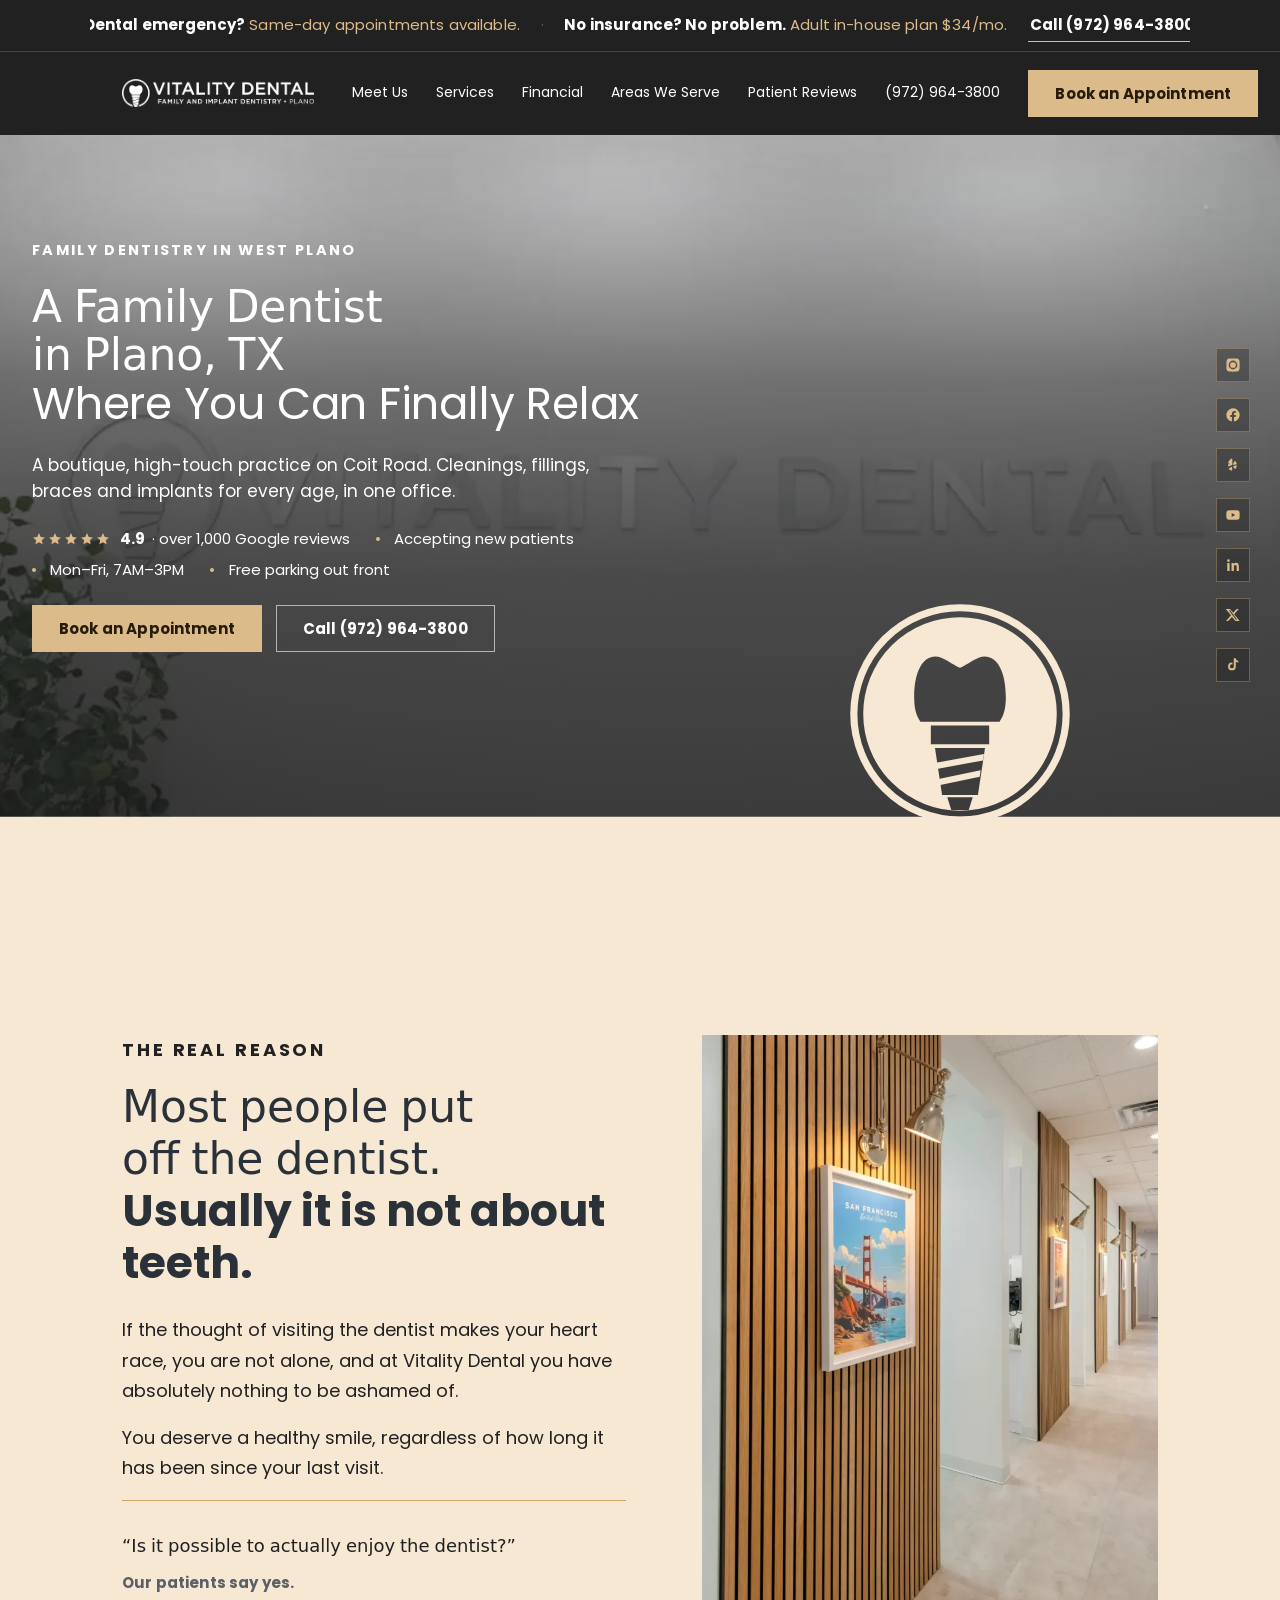
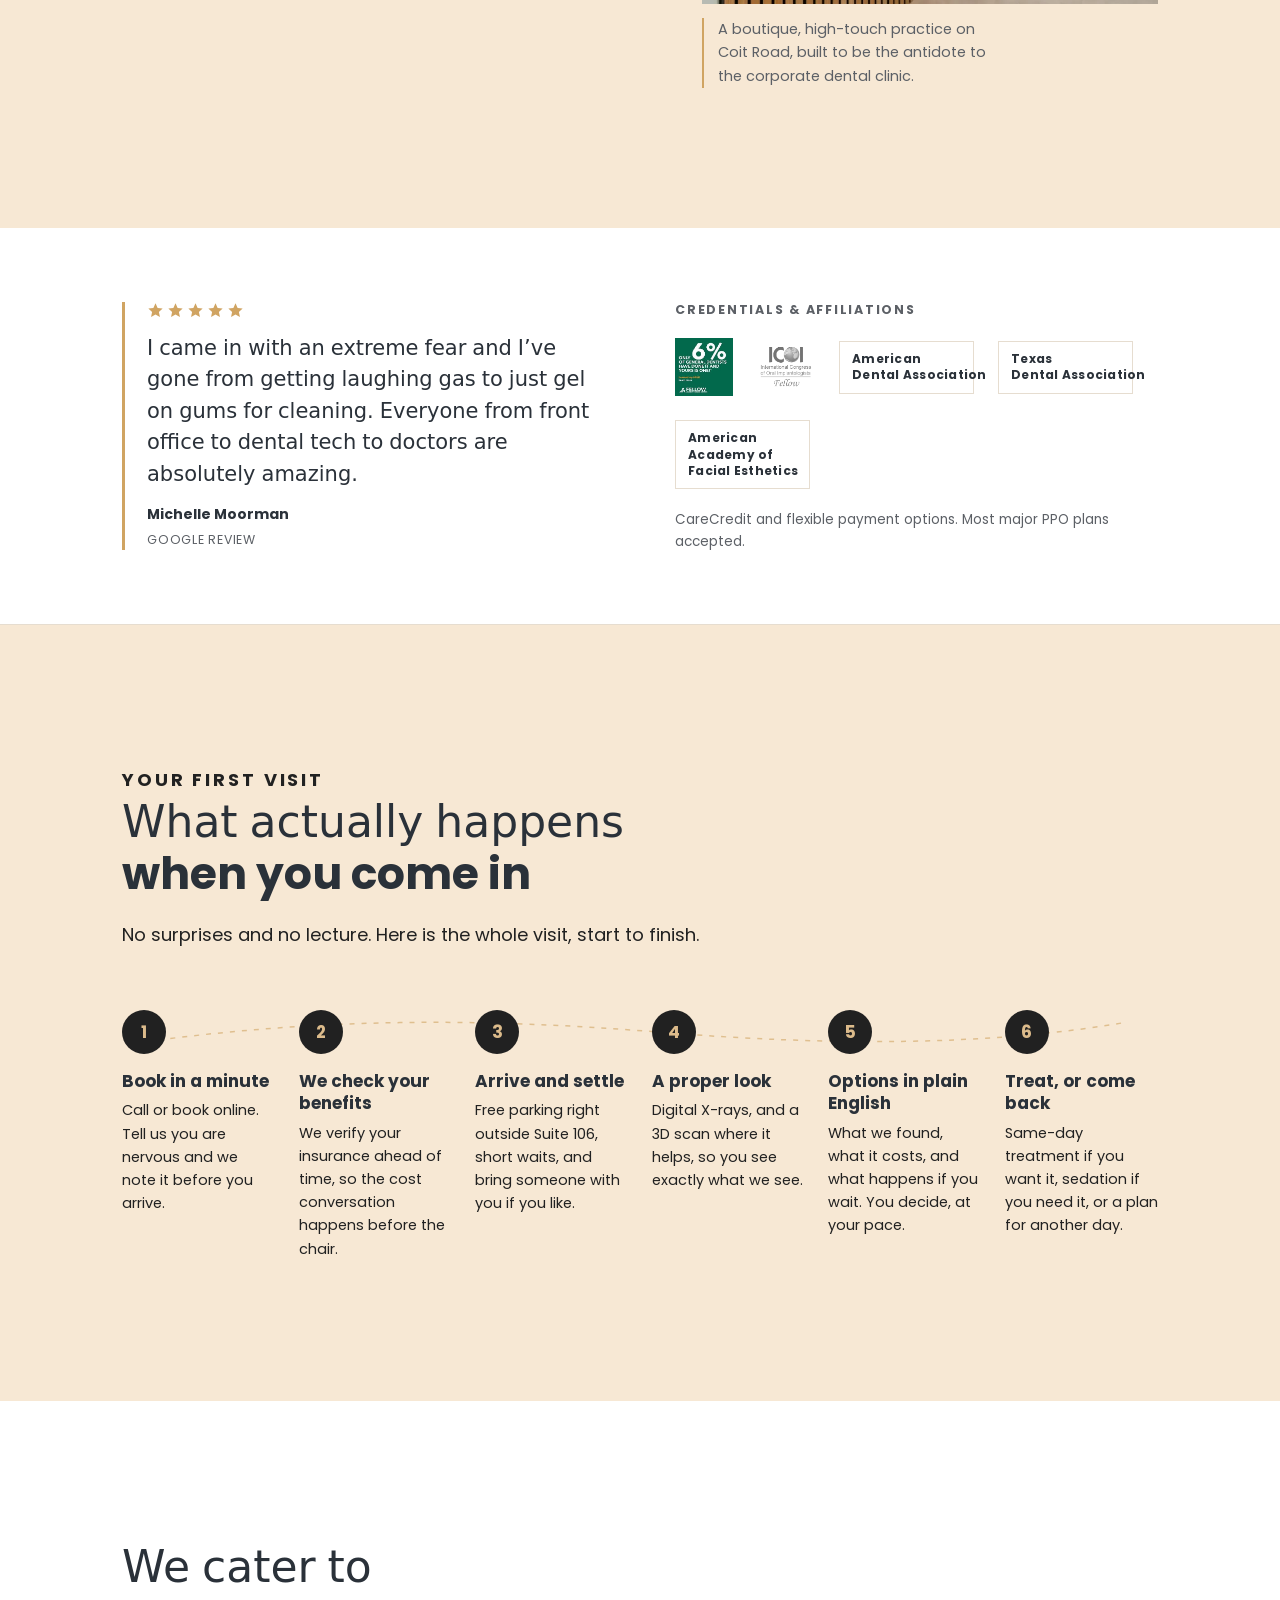
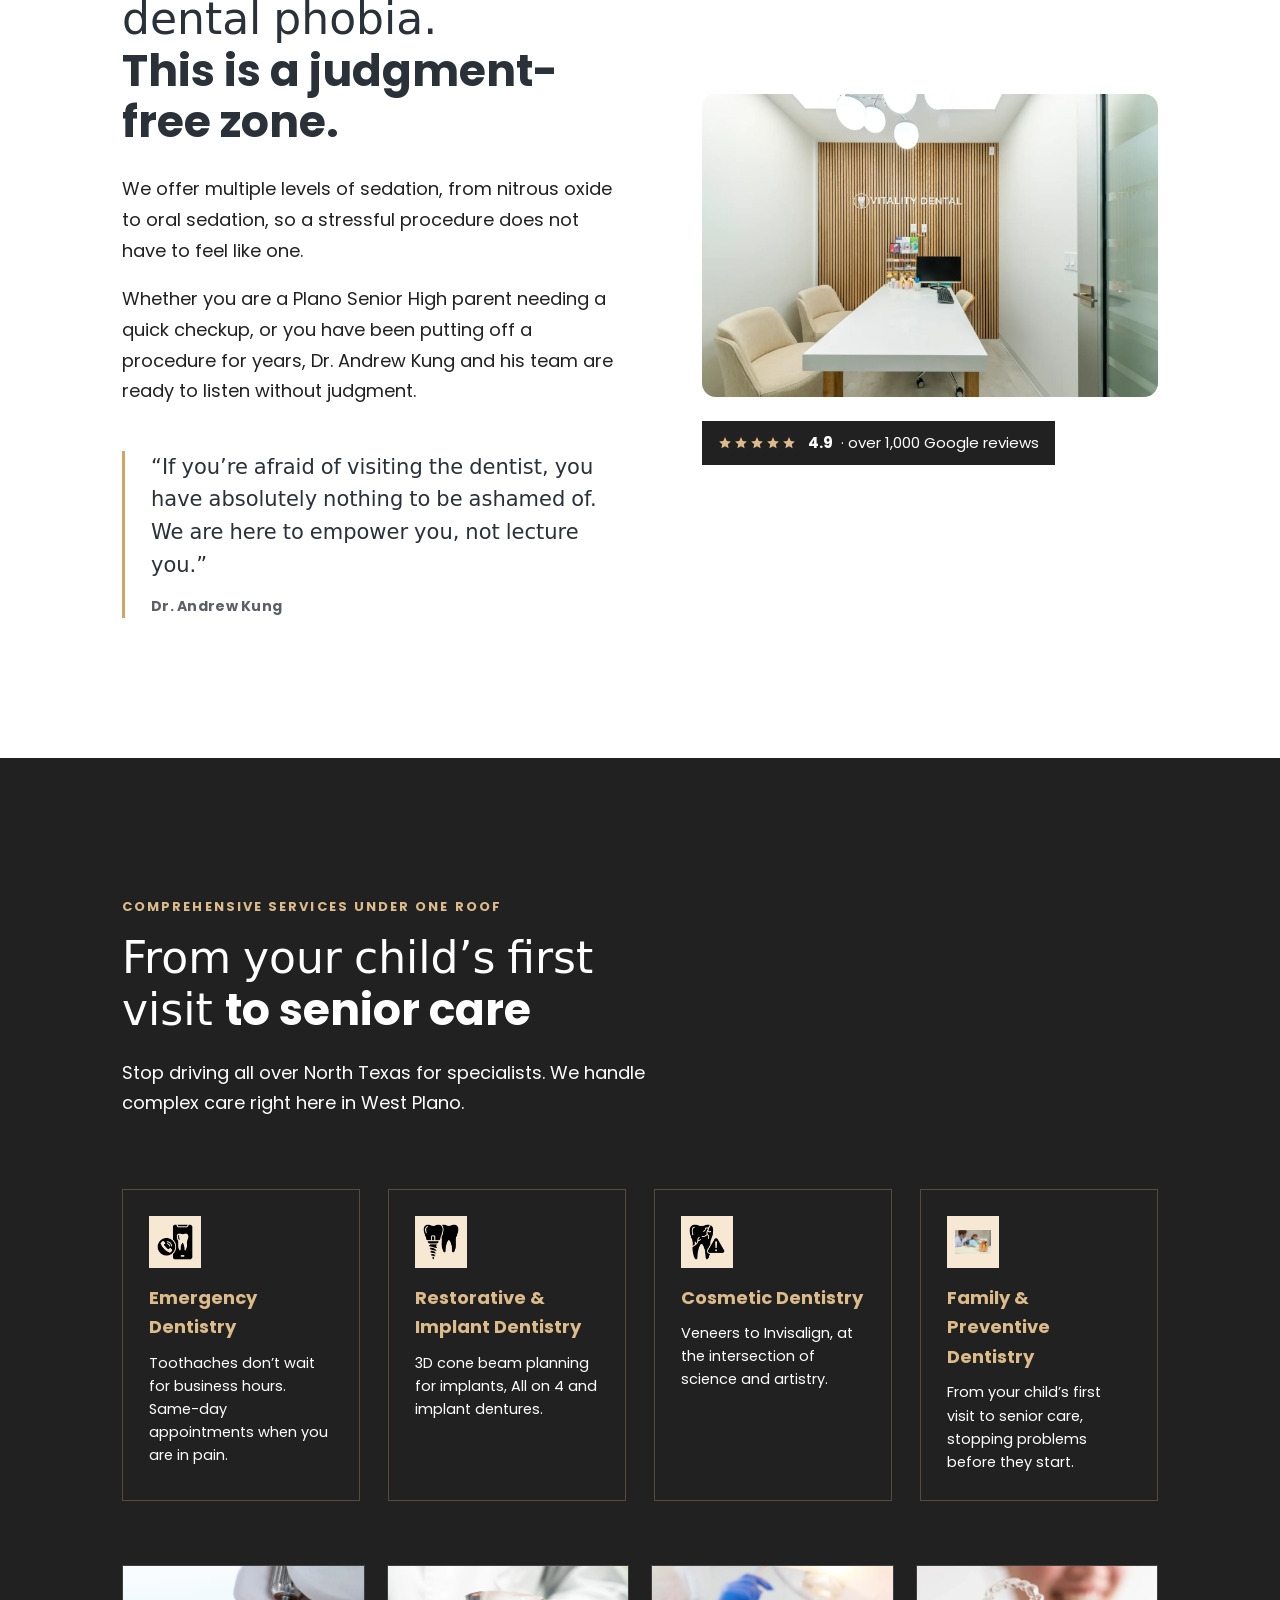
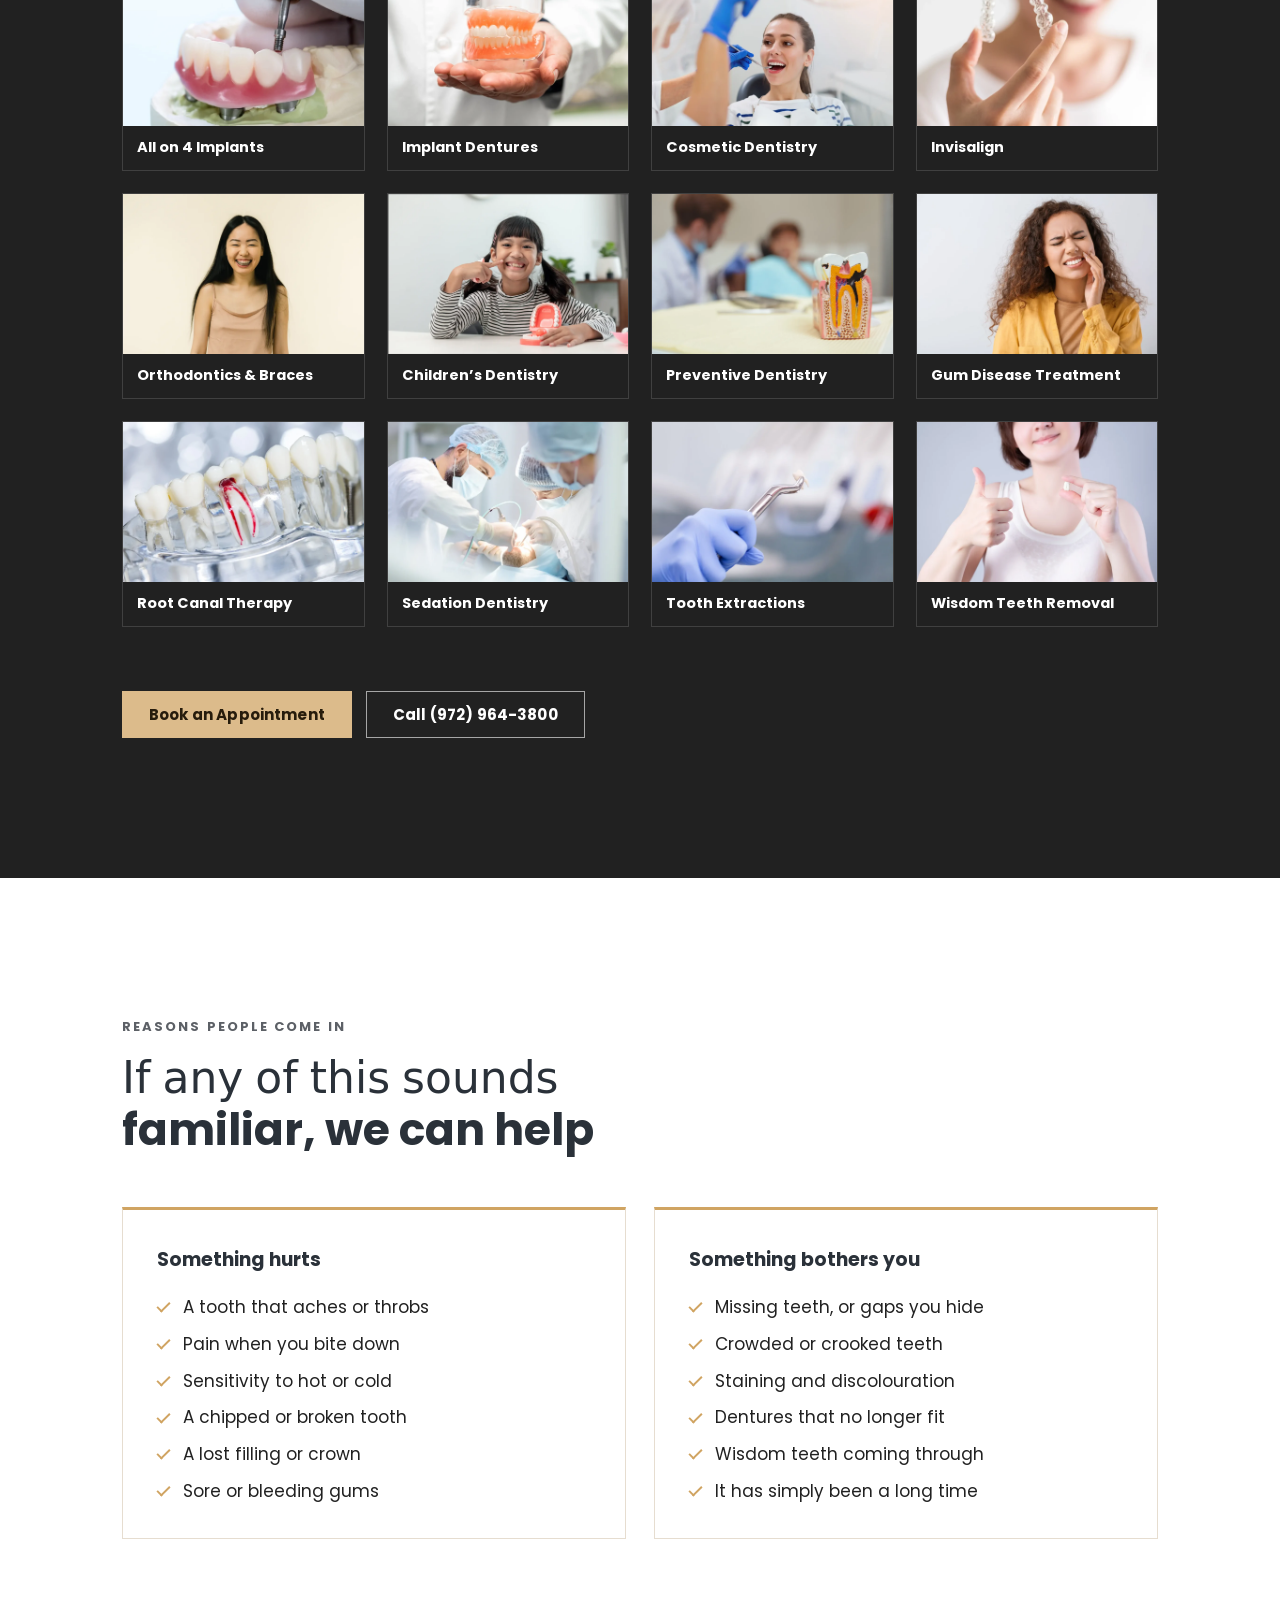
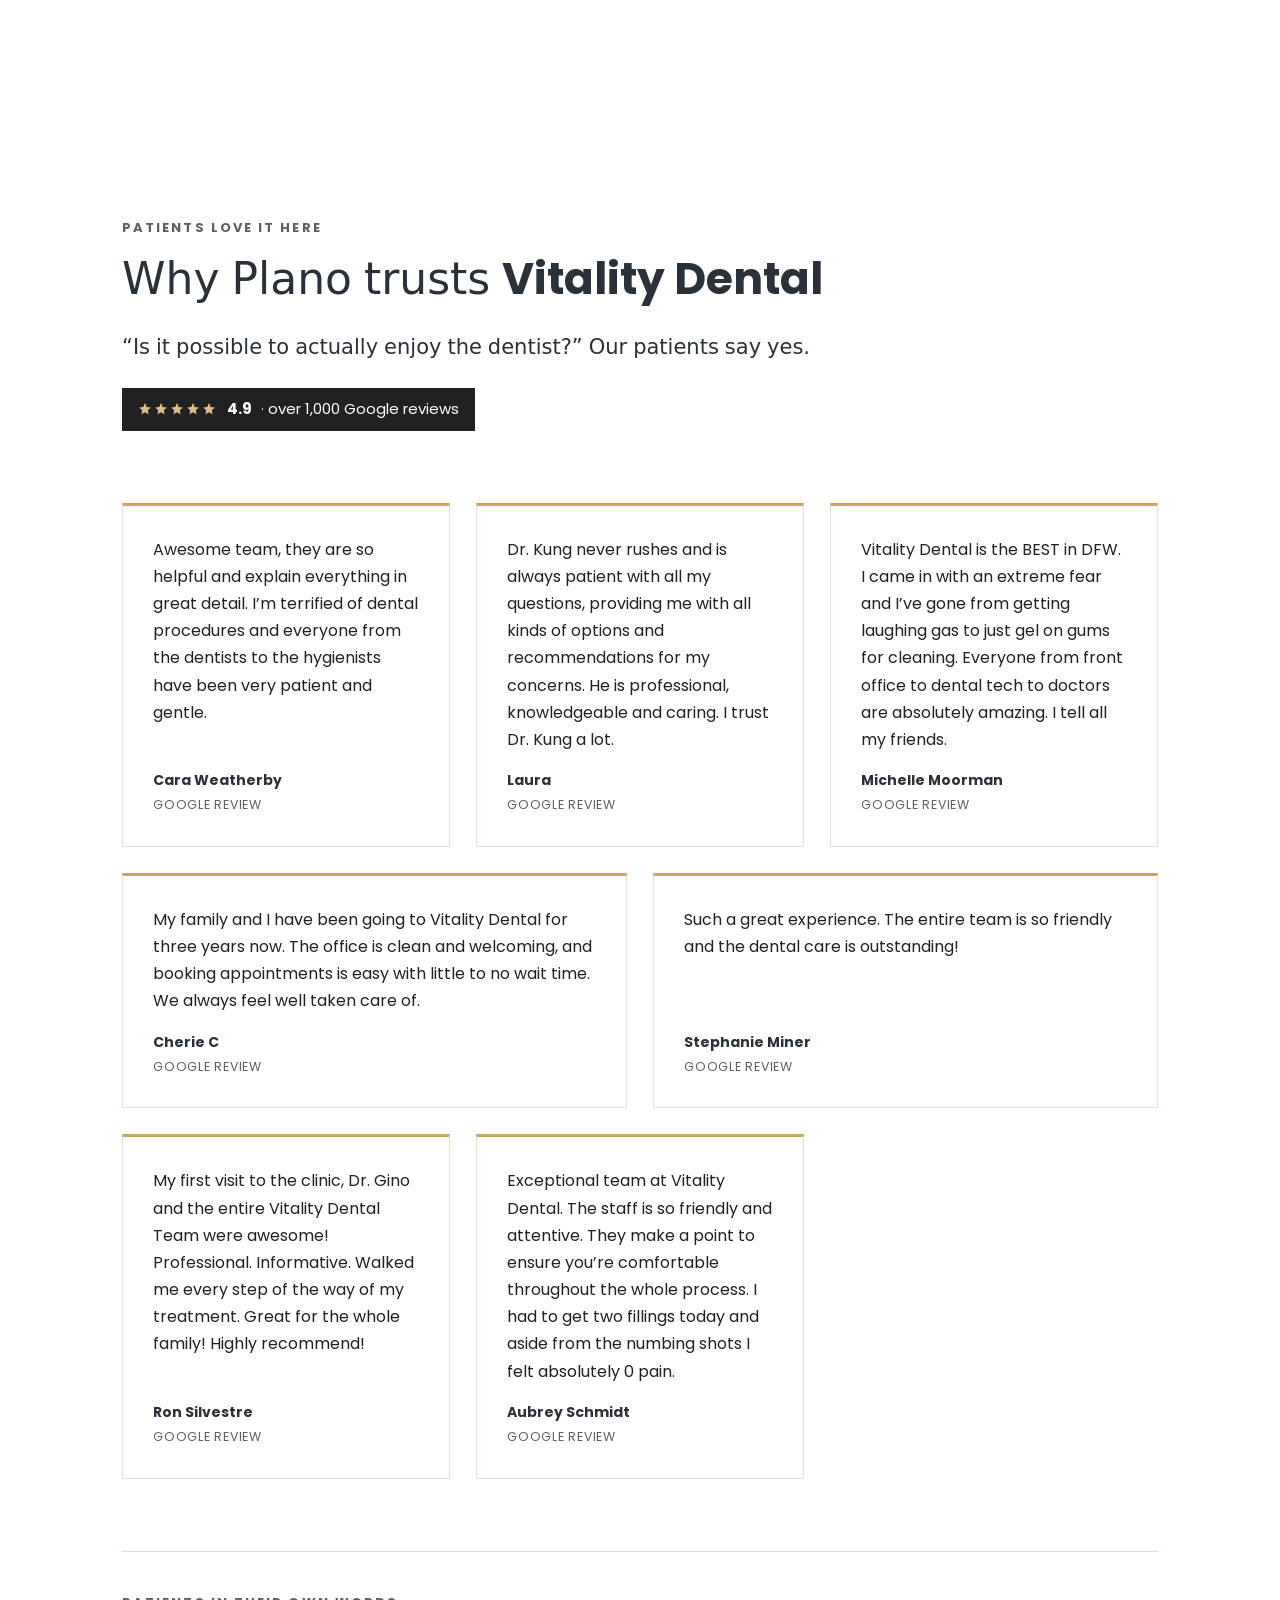
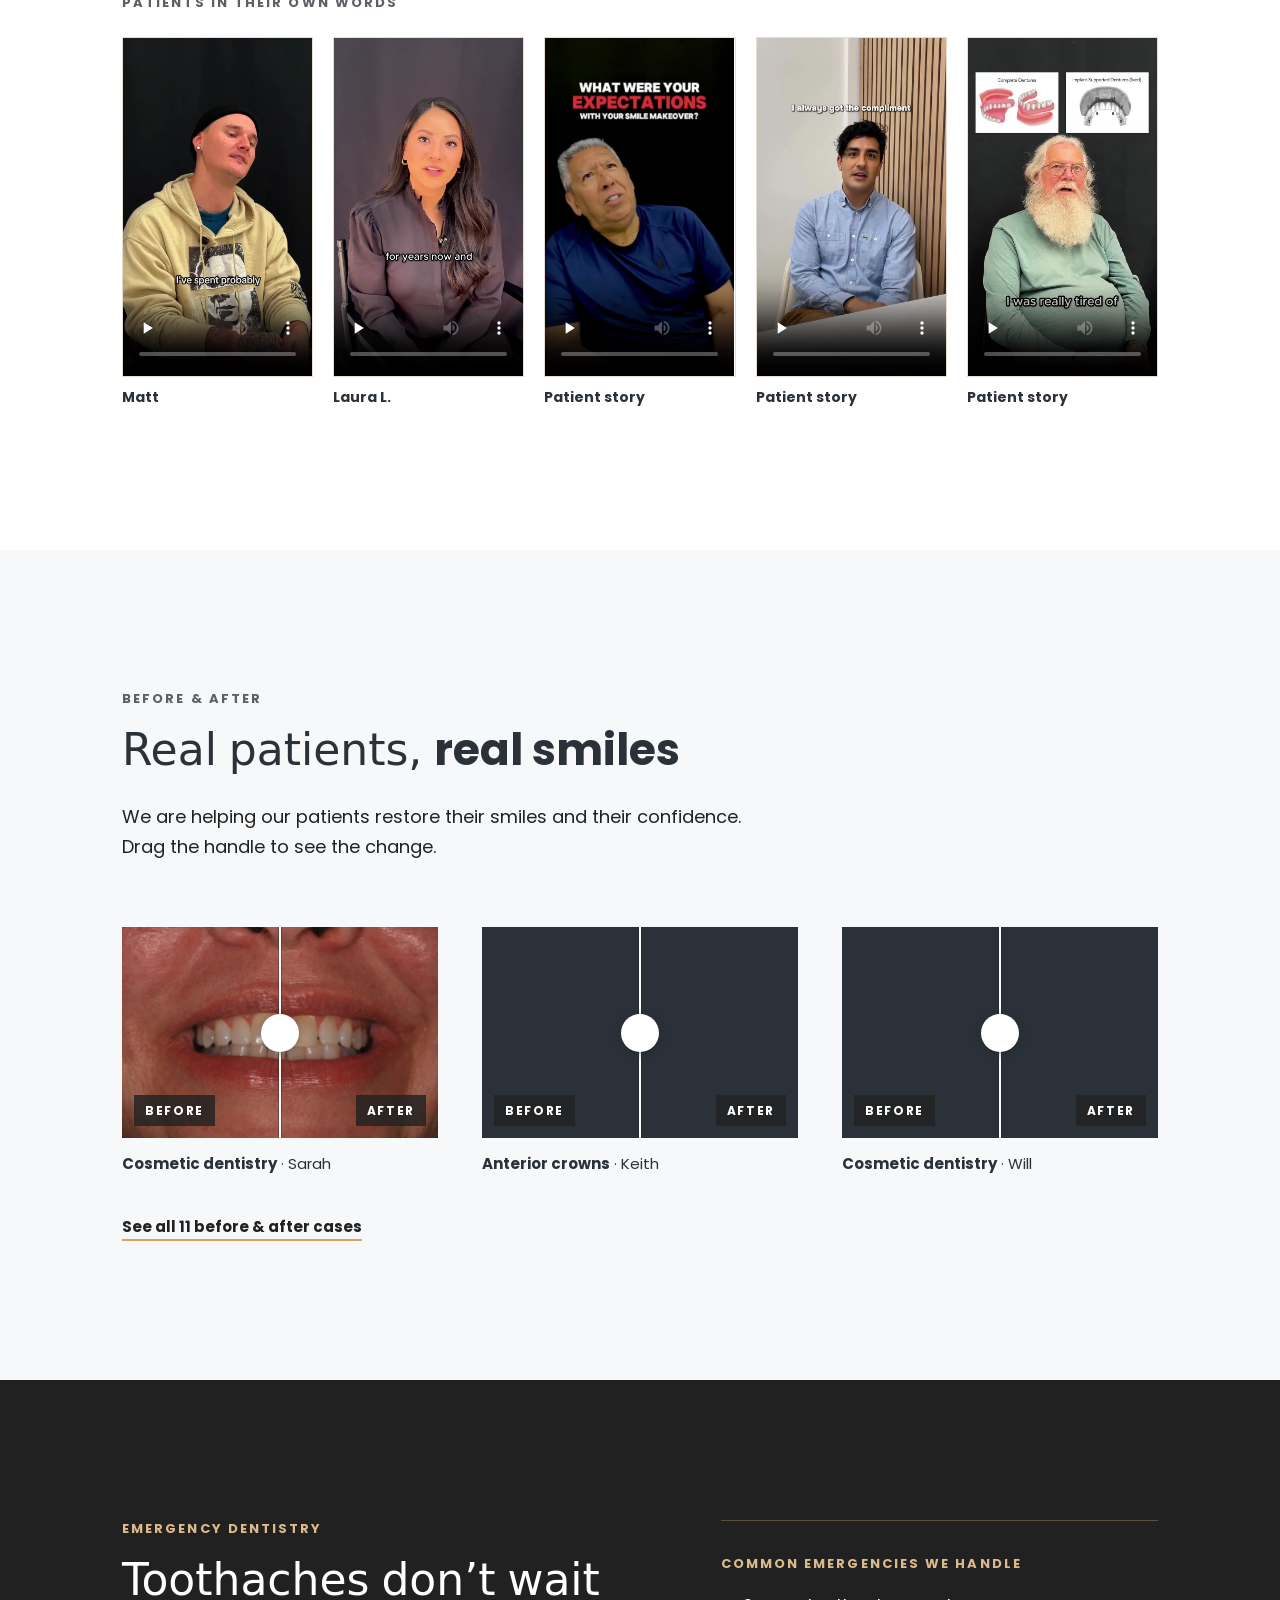
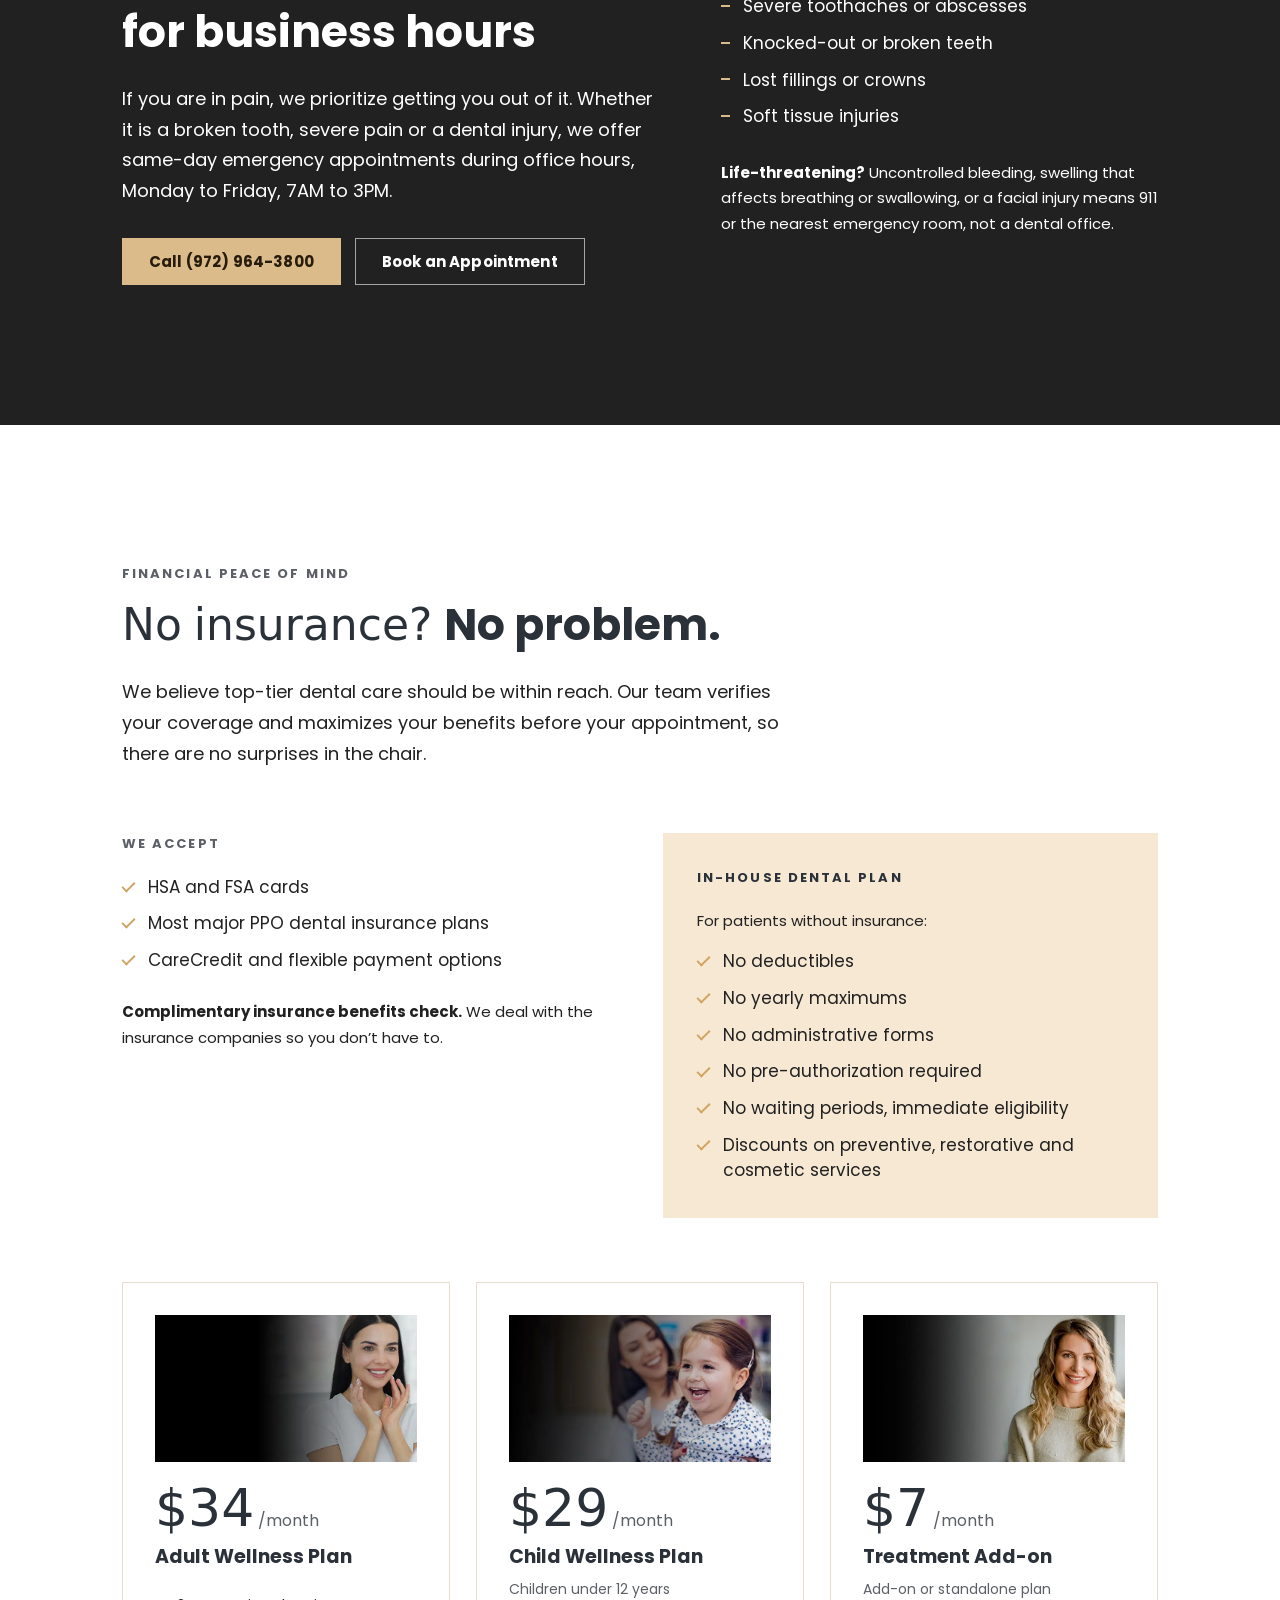
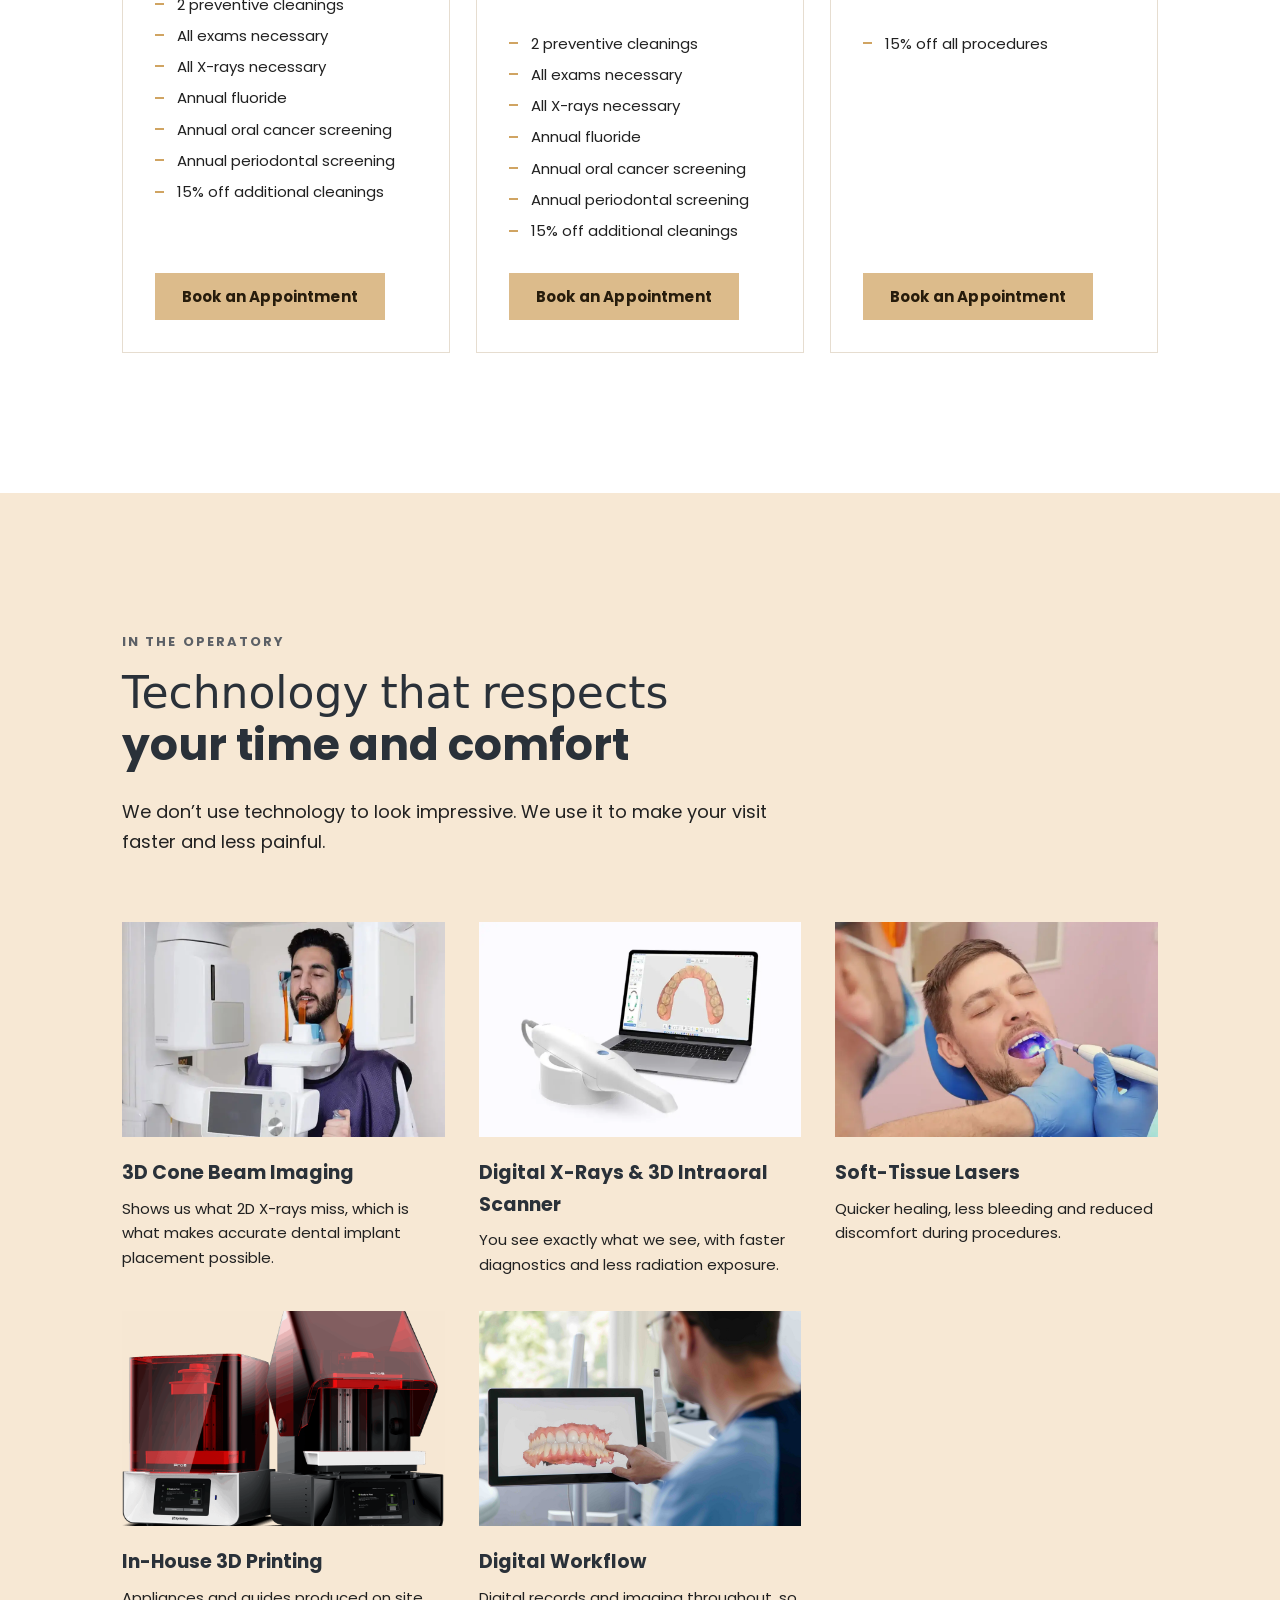
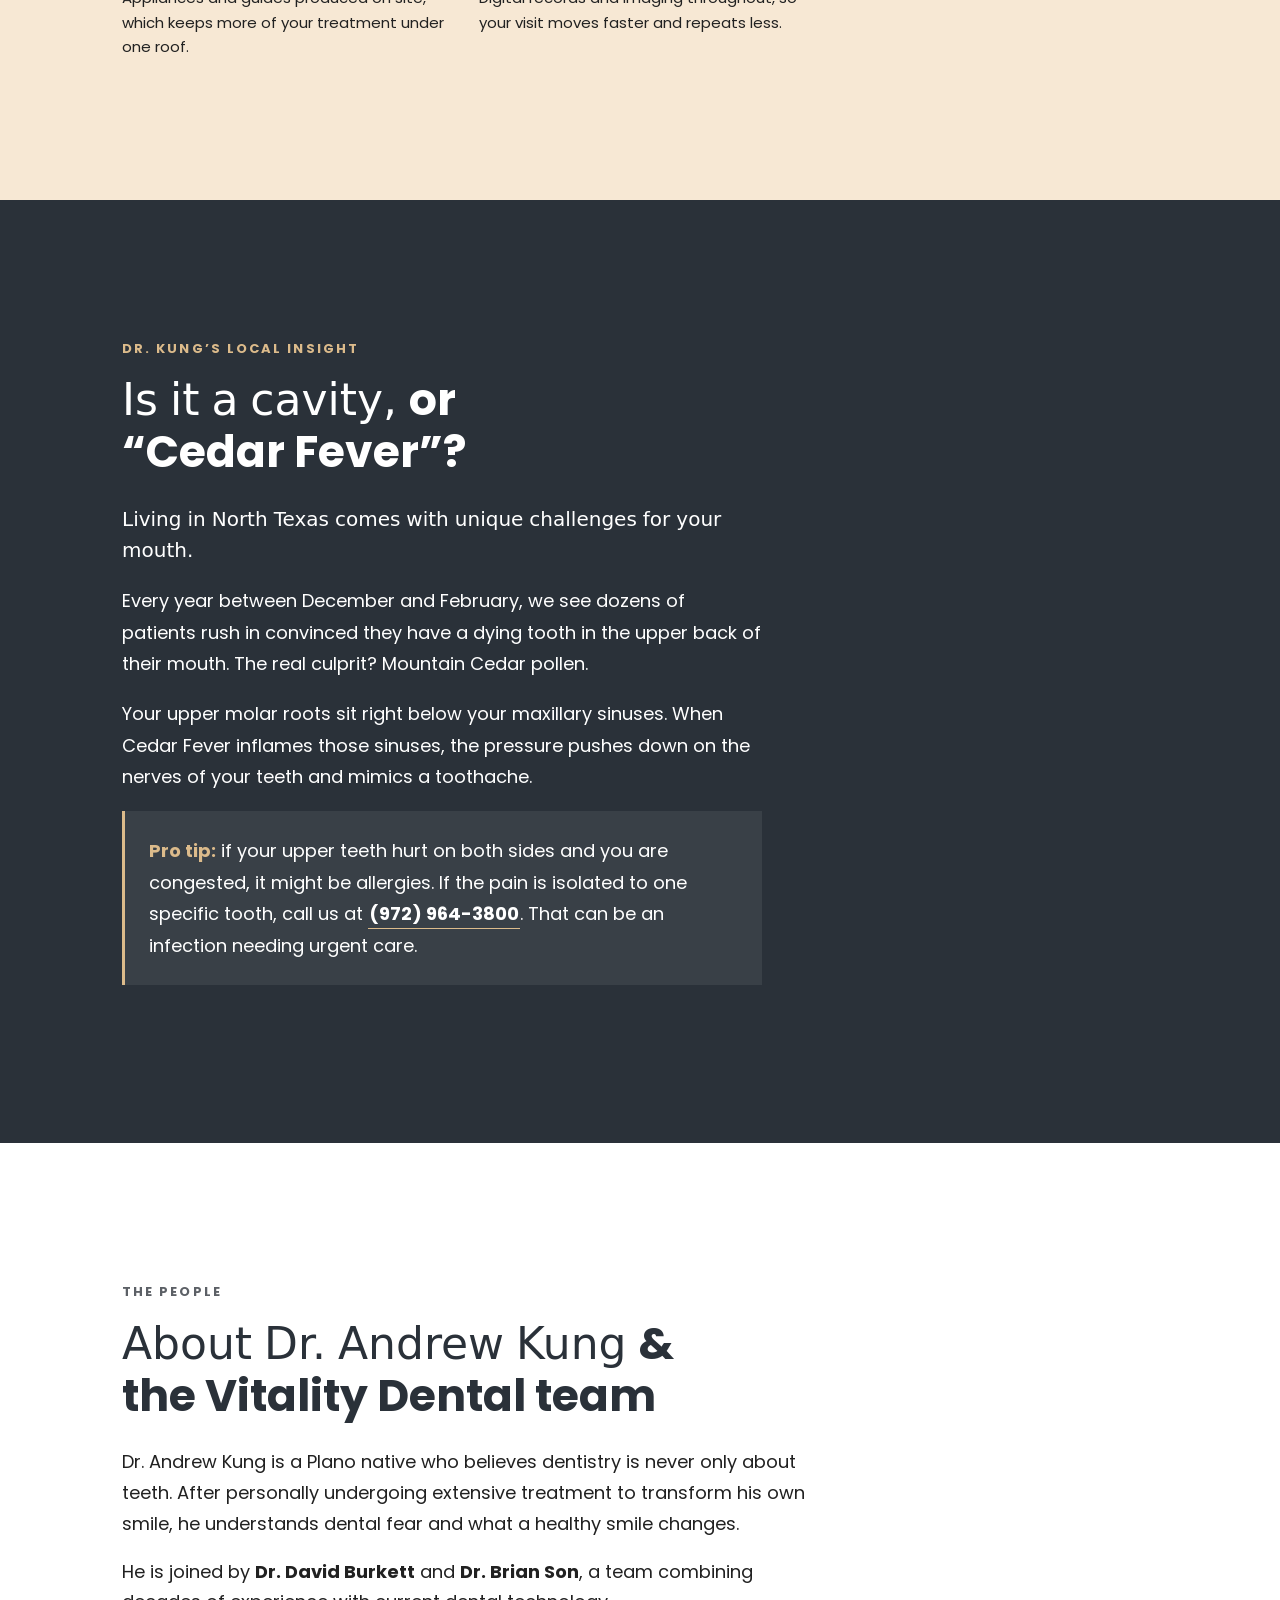
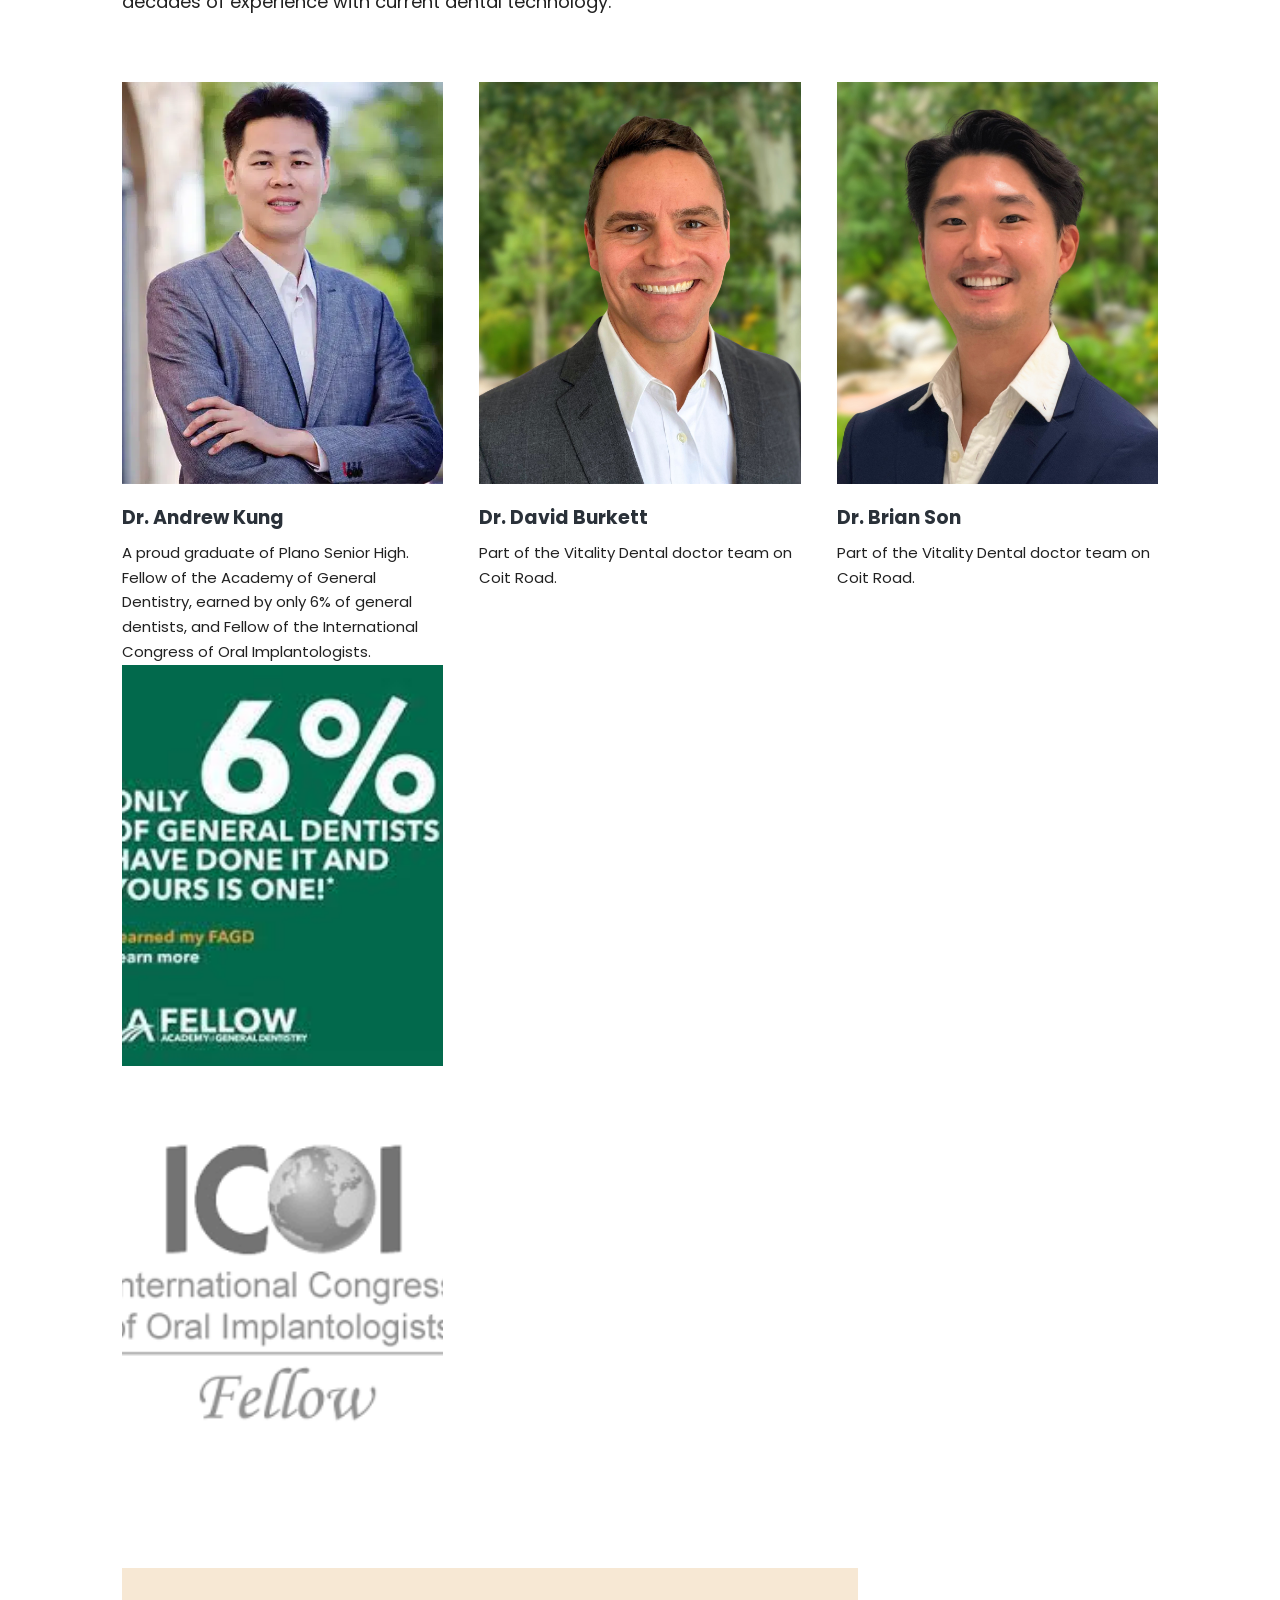
==== direction-1-warm/index.html @ bb1635cf "Vitality Dental homepage review - Direction 1 (Warm & Reassuring), WP03 Tier A" ====
<!DOCTYPE html>
<html lang="en">
<head>
<meta charset="utf-8">
<meta name="viewport" content="width=device-width, initial-scale=1">
<title>Family Dentist in Plano, TX | Vitality Dental</title>
<meta name="description" content="A family dental practice on Coit Road in Plano, TX. Cleanings, fillings, braces and implants for every age, in one office. Book an appointment.">
<link rel="canonical" href="https://vitalitydentaldfw.com/">
<!-- Their own favicon. Its absence was the only console error on the page and the media audit
     listed it as a live asset we had not carried. Small, but it was a real miss. -->
<link rel="icon" href="../shared/img/favicon.png" type="image/png">

<!-- Open Graph. The image is the client's own reception photograph, not a generated one. -->
<meta property="og:type" content="website">
<meta property="og:url" content="https://vitalitydentaldfw.com/">
<meta property="og:site_name" content="Vitality Dental">
<meta property="og:title" content="Family Dentist in Plano, TX | Vitality Dental">
<meta property="og:description" content="A family dental practice on Coit Road in Plano, TX. Cleanings, fillings, braces and implants for every age, in one office.">
<meta property="og:image" content="https://vitalitydentaldfw.com/wp-content/uploads/2025/03/vitality-dental-office-22-1536x1024.webp">
<meta property="og:image:width" content="1536">
<meta property="og:image:height" content="1024">
<meta property="og:image:alt" content="The reception area at Vitality Dental in Plano, Texas">
<meta name="twitter:card" content="summary_large_image">

<!-- Structured data. Their live homepage already carries Dentist + FAQPage (26 of their 31
     pages do not), so this is a template rollout rather than authoring from zero.
     ⛔ NO aggregateRating NODE, DELIBERATELY. Three live sources disagree on the review count
     (Google panel 1,263 · their own widget 1,025 · their H2 "over a 1000") and their existing
     schema carries no rating to arbitrate. A rating in structured data is a machine-readable
     claim to Google; publishing one we cannot substantiate is the worst place to guess.
     The FAQ entities mirror the four questions ACTUALLY on the page — the frozen
     language-capability question is absent here too, so the markup and the page agree. -->
<script type="application/ld+json">
{
  "@context": "https://schema.org",
  "@graph": [
    {
      "@type": "Dentist",
      "@id": "https://vitalitydentaldfw.com/#practice",
      "name": "Vitality Dental",
      "url": "https://vitalitydentaldfw.com/",
      "telephone": "+1-972-964-3800",
      "address": {
        "@type": "PostalAddress",
        "streetAddress": "1220 Coit Rd #106",
        "addressLocality": "Plano",
        "addressRegion": "TX",
        "postalCode": "75075",
        "addressCountry": "US"
      },
      "openingHoursSpecification": [{
        "@type": "OpeningHoursSpecification",
        "dayOfWeek": ["Monday","Tuesday","Wednesday","Thursday","Friday"],
        "opens": "07:00",
        "closes": "15:00"
      }],
      "areaServed": [
        {"@type":"City","name":"Plano","addressRegion":"TX"},
        {"@type":"Place","name":"West Plano"},
        {"@type":"Place","name":"East Plano"},
        {"@type":"City","name":"Parker","addressRegion":"TX"},
        {"@type":"Place","name":"Willow Bend"},
        {"@type":"Place","name":"Legacy West"}
      ],
      "availableService": [
        {"@type":"MedicalProcedure","name":"Preventive Dentistry"},
        {"@type":"MedicalProcedure","name":"Emergency Dentistry"},
        {"@type":"MedicalProcedure","name":"Sedation Dentistry"},
        {"@type":"MedicalProcedure","name":"Dental Implants"},
        {"@type":"MedicalProcedure","name":"All on 4 Implants"},
        {"@type":"MedicalProcedure","name":"Invisalign"}
      ]
    },
    {
      "@type": "FAQPage",
      "@id": "https://vitalitydentaldfw.com/#faq",
      "mainEntity": [
        {"@type":"Question","name":"Do you offer sedation for anxious patients?","acceptedAnswer":{"@type":"Answer","text":"Absolutely. We offer different levels of sedation to help our patients feel comfortable and relaxed, including nitrous oxide (laughing gas) and oral sedation."}},
        {"@type":"Question","name":"How much does it cost to visit a dentist in Plano without insurance?","acceptedAnswer":{"@type":"Answer","text":"Costs vary depending on the service, and our in-house adult wellness plan is $34 a month and the child plan is $29. We offer complimentary consultations where we can give you transparent pricing for what you actually need."}},
        {"@type":"Question","name":"Do you speak languages other than English?","acceptedAnswer":{"@type":"Answer","text":"Yes! At Vitality Dental, we speak your language, including English, Japanese, Chinese, and Spanish. Dr. Kung is fluent in Mandarin."}},
        {"@type":"Question","name":"What should I do if I have a dental emergency on the weekend?","acceptedAnswer":{"@type":"Answer","text":"Call our office at (972) 964-3800. We prioritize emergency cases and offer same-day appointments whenever possible."}},
        {"@type":"Question","name":"Are you accepting new patients?","acceptedAnswer":{"@type":"Answer","text":"Yes. New patients and emergency appointments are always welcome, with short wait times and a family-like atmosphere."}}
      ]
    }
  ]
}
</script>

<link rel="stylesheet" href="style.css">
</head>
<body>

<a class="sr-only" href="#main">Skip to main content</a>

<!-- S0 · Utility bar — WMG #93, above the nav.
     Carries the TWO above-the-fold messages the live homepage runs and this mockup had
     dropped: same-day emergency (their largest search cluster, 11,461 impressions) AND
     "No Insurance? No Problem", which is their single strongest differentiator and runs as a
     header marquee on the real site. It had survived here only as a weak nav link. -->
<div class="emerg">
  <div class="wrap">
    <span><b>Dental emergency?</b> Same-day appointments available.</span>
    <span class="emerg__sep" aria-hidden="true">·</span>
    <!-- The trailing clause is now WRAPPED. It used to be a bare text node after </b>, and the
         responsive rule that was supposed to drop it read `.emerg__ins b + *` — an ELEMENT
         sibling selector, which matches nothing when the sibling is text. So nothing was ever
         dropped, the bar overflowed its nowrap container, and `overflow:hidden` silently sliced
         the phone number off at 375. The rule was never firing; it only looked like it was. -->
    <span class="emerg__ins"><b>No insurance? No problem.</b> <span class="emerg__ins-tail">Adult in-house plan $34/mo.</span></span>
    <a href="tel:+19729643800"><span class="emerg__call">Call </span>(972)&nbsp;964-3800</a>
  </div>
</div>

<!-- S1 · Header -->
<header class="site-head">
  <div class="wrap">
    <div class="brand">
      <!-- 886x128 is the file's REAL size, read off the PNG header. The previous 150x38 was
           invented, a 43% aspect lie against a 2% gate, and it reserved the wrong box. -->
      <a href="#main"><img src="../shared/img/logo-white.png" alt="Vitality Dental" width="886" height="128"></a>
    </div>
    <!-- The client's REAL top-level menu, read from the live nav capture — not an invented one.
         My previous set (Services / Our Dentists / No Insurance?) was both wrong and redundant:
         "No Insurance?" already runs in the utility bar directly above.
         Del: "you can have them unlinked" — these are labels for the mockup; the dropdowns
         behind them (10 items under Meet Us, 14 under Services, 3 under Financial) are real on
         their site and get wired at build. -->
    <nav class="nav" aria-label="Primary">
      <a class="nav-link nav-link--home" href="#main">Home</a>
      <a class="nav-link" href="#calm">Meet Us</a>
      <a class="nav-link" href="#services">Services</a>
      <a class="nav-link" href="#plans">Financial</a>
      <a class="nav-link nav-link--area" href="#local">Areas We Serve</a>
      <a class="nav-link" href="#reviews">Patient Reviews</a>
      <a class="tel nav-link" href="tel:+19729643800">(972)&nbsp;964-3800</a>
      <a class="btn btn--primary" href="#book"><span class="btn__long">Book an Appointment</span></a>
    </nav>
  </div>
</header>

<!-- S1b · Sticky desktop CTA bar (wireframe component #3). Desktop only: below 900px the
     nav already collapses to a persistent phone link, and a second fixed bar there would
     cover content on a short phone viewport. Hidden until the hero has scrolled past, so it
     never competes with the hero's own CTAs. `hidden` at rest means a JS failure leaves it
     absent rather than stuck across the page. -->
<div class="stickybar" id="stickybar" hidden>
  <div class="wrap">
    <span class="stickybar__name">Vitality Dental &middot; Plano</span>
    <span class="stickybar__msg">No insurance? Adult in-house plan $34/mo.</span>
    <a class="stickybar__tel" href="tel:+19729643800">Call (972)&nbsp;964-3800</a>
    <a class="btn btn--primary" href="#book">Book an Appointment</a>
  </div>
</div>

<main id="main">

  <!-- S2 · HERO — the Phase A3 video spine, reused verbatim -->
  <section class="hero">
    <video class="hero__video" poster="../shared/video/hero-poster-long.webp"
           muted loop playsinline aria-hidden="true" tabindex="-1"></video>
    <div class="hero__scrim"></div>

    <div class="wrap">
      <div class="hero__content">
        <p class="hero__eyebrow">Family Dentistry in West Plano</p>
        <h1>A Family Dentist in Plano, TX<br><span class="em">Where You Can Finally Relax</span></h1>
        <!-- Their own positioning sentence, verbatim from the live page. It was missing. -->
        <p class="hero__sub">A boutique, high-touch practice on Coit Road. Cleanings, fillings, braces and implants for every age, in one office.</p>
        <ul class="hero__proof">
          <li>
            <span class="stars" role="img" aria-label="Rated 4.9 out of 5">
              <svg viewBox="0 0 20 20" aria-hidden="true"><path d="M10 1.6l2.5 5.4 5.9.7-4.4 4 1.2 5.8L10 14.6 4.8 17.5 6 11.7 1.6 7.7l5.9-.7z"/></svg>
              <svg viewBox="0 0 20 20" aria-hidden="true"><path d="M10 1.6l2.5 5.4 5.9.7-4.4 4 1.2 5.8L10 14.6 4.8 17.5 6 11.7 1.6 7.7l5.9-.7z"/></svg>
              <svg viewBox="0 0 20 20" aria-hidden="true"><path d="M10 1.6l2.5 5.4 5.9.7-4.4 4 1.2 5.8L10 14.6 4.8 17.5 6 11.7 1.6 7.7l5.9-.7z"/></svg>
              <svg viewBox="0 0 20 20" aria-hidden="true"><path d="M10 1.6l2.5 5.4 5.9.7-4.4 4 1.2 5.8L10 14.6 4.8 17.5 6 11.7 1.6 7.7l5.9-.7z"/></svg>
              <svg viewBox="0 0 20 20" aria-hidden="true"><path d="M10 1.6l2.5 5.4 5.9.7-4.4 4 1.2 5.8L10 14.6 4.8 17.5 6 11.7 1.6 7.7l5.9-.7z"/></svg>
            </span>
            <b>4.9</b> &middot; over 1,000 Google reviews
          </li>
          <li>Accepting new patients</li>
          <!-- A fourth item so the strip balances 2+2 instead of orphaning the hours on their
               own line. Pairing is deliberate: trust on top, practical underneath. "Free
               parking out front" is their own copy ("plenty of free surface parking right in
               front of Suite 106") and it removes a real friction point. -->
          <li>Mon&ndash;Fri, 7AM&ndash;3PM</li>
          <li>Free parking out front</li>
        </ul>
        <div class="hero__cta">
          <a class="btn btn--primary" href="#book">Book an Appointment</a>
          <a class="btn btn--ghost" href="tel:+19729643800">Call (972)&nbsp;964-3800</a>
        </div>
      </div>
    </div>

    <!-- The 7 channels the live homepage carries above the fold. Placed on the right, in the
         space the copy column vacated, rather than crowding the one-line utility bar. -->
    <nav class="hero__social" aria-label="Vitality Dental on social media">
      <a href="https://www.instagram.com/" aria-label="Instagram"><svg viewBox="0 0 24 24" aria-hidden="true"><path d="M12 2.2c3.2 0 3.6 0 4.9.1 1.2.1 1.8.2 2.2.4.6.2 1 .5 1.4.9.4.4.7.8.9 1.4.2.4.3 1 .4 2.2.1 1.3.1 1.7.1 4.9s0 3.6-.1 4.9c-.1 1.2-.2 1.8-.4 2.2-.2.6-.5 1-.9 1.4-.4.4-.8.7-1.4.9-.4.2-1 .3-2.2.4-1.3.1-1.7.1-4.9.1s-3.6 0-4.9-.1c-1.2-.1-1.8-.2-2.2-.4-.6-.2-1-.5-1.4-.9-.4-.4-.7-.8-.9-1.4-.2-.4-.3-1-.4-2.2C2.2 15.6 2.2 15.2 2.2 12s0-3.6.1-4.9c.1-1.2.2-1.8.4-2.2.2-.6.5-1 .9-1.4.4-.4.8-.7 1.4-.9.4-.2 1-.3 2.2-.4C8.4 2.2 8.8 2.2 12 2.2zm0 3.2A6.6 6.6 0 1 0 18.6 12 6.6 6.6 0 0 0 12 5.4zm0 10.9A4.3 4.3 0 1 1 16.3 12 4.3 4.3 0 0 1 12 16.3zm6.9-11.1a1.5 1.5 0 1 1-1.5-1.5 1.5 1.5 0 0 1 1.5 1.5z"/></svg></a>
      <a href="https://www.facebook.com/" aria-label="Facebook"><svg viewBox="0 0 24 24" aria-hidden="true"><path d="M22 12a10 10 0 1 0-11.6 9.9v-7H7.9V12h2.5V9.8c0-2.5 1.5-3.9 3.8-3.9 1.1 0 2.2.2 2.2.2v2.5h-1.3c-1.2 0-1.6.8-1.6 1.6V12h2.8l-.4 2.9h-2.4v7A10 10 0 0 0 22 12z"/></svg></a>
      <a href="https://www.yelp.com/" aria-label="Yelp"><svg viewBox="0 0 24 24" aria-hidden="true"><path d="M11 3.2v8.3c0 .6-.7 1-1.2.6L5.2 9.3c-.4-.3-.5-.9-.2-1.3A9.9 9.9 0 0 1 9.8 2.4c.6-.2 1.2.2 1.2.8zm1.6 10.5l3.9-1.2c.6-.2 1.2.3 1.1.9a9.8 9.8 0 0 1-1.7 4.1c-.3.5-1 .5-1.3 0l-2.4-3.2c-.3-.4-.1-1 .4-1.1zm-1.9 1.7l.1 4.1c0 .6-.6 1.1-1.2.9a9.8 9.8 0 0 1-3.7-2.2c-.4-.4-.3-1.1.2-1.3l3.6-1.9c.5-.3 1 .1 1 .4zM9.5 12.6L5.7 14c-.6.2-1.2-.3-1.1-.9a9.8 9.8 0 0 1 .5-2.1c.2-.5.8-.7 1.2-.4l3.3 1.1c.5.2.5.8-.1.9zm6.8-1.3l-3.7.4c-.6.1-1-.6-.7-1.1l2.4-4.1c.3-.5 1-.6 1.4-.1a9.8 9.8 0 0 1 1.9 3.6c.2.6-.3 1.2-1.3 1.3z"/></svg></a>
      <a href="https://www.youtube.com/" aria-label="YouTube"><svg viewBox="0 0 24 24" aria-hidden="true"><path d="M21.6 7.2a2.5 2.5 0 0 0-1.8-1.8C18.2 5 12 5 12 5s-6.2 0-7.8.4A2.5 2.5 0 0 0 2.4 7.2 26 26 0 0 0 2 12a26 26 0 0 0 .4 4.8 2.5 2.5 0 0 0 1.8 1.8C5.8 19 12 19 12 19s6.2 0 7.8-.4a2.5 2.5 0 0 0 1.8-1.8A26 26 0 0 0 22 12a26 26 0 0 0-.4-4.8zM10 15V9l5.2 3z"/></svg></a>
      <a href="https://www.linkedin.com/" aria-label="LinkedIn"><svg viewBox="0 0 24 24" aria-hidden="true"><path d="M6.9 21H3.4V9h3.5zM5.1 7.4A2 2 0 1 1 7.2 5.4a2 2 0 0 1-2.1 2zM21 21h-3.5v-5.9c0-1.4 0-3.2-2-3.2s-2.2 1.5-2.2 3.1V21H9.8V9h3.3v1.6h.1a3.7 3.7 0 0 1 3.3-1.8c3.5 0 4.2 2.3 4.2 5.3z"/></svg></a>
      <a href="https://x.com/" aria-label="X"><svg viewBox="0 0 24 24" aria-hidden="true"><path d="M17.5 3h3.2l-7 8 8.3 10h-6.5l-5-6.1-5.8 6.1H1.5l7.5-8.6L1 3h6.6l4.6 5.6zm-1.1 16.1h1.8L7.7 4.8H5.8z"/></svg></a>
      <a href="https://www.tiktok.com/" aria-label="TikTok"><svg viewBox="0 0 24 24" aria-hidden="true"><path d="M20 8.4a6.4 6.4 0 0 1-3.8-1.2v6.9a5.8 5.8 0 1 1-5.8-5.8c.3 0 .6 0 .8.1v2.9a2.9 2.9 0 1 0 2 2.8V2h2.9a3.6 3.6 0 0 0 3.9 3.5z"/></svg></a>
    </nav>

    <!-- Icon-only, invisible at rest, appears on hover or keyboard focus. The visible pill is
         gone; the WCAG 2.2.2 mechanism is not, because it cannot be. -->
    <button type="button" id="motionToggle" class="hero__motion-toggle" hidden aria-pressed="false">
      <span class="glyph" aria-hidden="true">❚❚</span><span class="label" id="motionToggleLabel">Pause background video</span>
    </button>
  </section>

  <!-- S3 · PROBLEM — one idea per screen, with the distinctive arc at the pivot -->
  <section class="pivot" id="pivot">
    <!-- 🔴 v4 — THE WAVE IS GONE. Del: "the divider under the hero is not impressive. either
         fix that or make a regular flat divider."
         He is right, and naming WHY matters more than the replacement. The shape was a stock
         wave. Every template site ships one, which is precisely what makes it read cheap: it is
         decoration doing an impression of craft. Softening it through three versions was
         polishing the wrong object. A flat rule would have been honest but inert.
         THE FIX IS GEOMETRY, NOT ORNAMENT. A single straight asymmetric cut — a shallow 3.7°
         rise across the full width — reads architectural rather than decorative, and it belongs
         to the register this direction is built on (WMG #46 sober-healthcare: restrained
         geometry, no flourish). The gold hairline still draws along it on scroll, emerging from
         and dissolving into nothing at both ends so the line has no visible start or stop, and
         the second "echo" stroke is deleted because it was noise pretending to be depth.
         Straight lines are harder to get right than curves and they never look like a plugin. -->
    <!-- ⚠ THE LINE SITS ABOVE THE FILL EDGE, DELIBERATELY, AND THE FIRST VERSION DID NOT.
         Drawn exactly ON the boundary, a 1.5px gold stroke has half its width over cream —
         where gold measures 1.5:1 and is invisible — so only a sub-pixel sliver survived on the
         dark side and the line I had "verified as drawn" could not be seen at all. The computed
         dash offset said 0 and the render said nothing. Offsetting the fill 3 units below the
         stroke puts the whole line on the ink side, where gold is 8.84:1 and legal. -->
    <!-- 🔴 v5 — WAVE + BRAND MARK, ONE CONTINUOUS CREAM FORM (Del: "the diagonal doesn't work,
         try a wavy pattern… the logo icon should be part of that flesh/cream background of the
         second section… like drawing the icon on top of the video in cream, seamlessly merging
         with the new wavy divider").
         v1 hump · v2 sweep · v3 gradient stroke · v4 straight cut — four attempts at DECORATION.
         This is the first version that means anything: the cream section rises as a wave and the
         practice's own implant mark rises out of it, so the divider now carries the brand instead
         of ornamenting it.
         HOW IT IS BUILT, and why it is two elements rather than one: the wave must stretch to any
         viewport width (preserveAspectRatio="none"), and that same stretch would squash the disc
         into an ellipse. So the wave stretches and the mark keeps its aspect, positioned to sit
         ON the crest and overlap it — same cream, overlapping edges, no seam, reads as one shape.
         THE MARK IS A KNOCKOUT, NOT A DRAWING: the disc is cream and the implant is cut OUT of
         it, so the hero video plays through the tooth. That is what makes it feel carved out of
         the section rather than pasted on top of the film.
         Traced from the client's own favicon.png at 512x512 — their mark, not an approximation
         of it, and no generated imagery anywhere near this. -->
    <div class="pivot__cut" aria-hidden="true">
      <svg class="pivot__wave" viewBox="0 0 1400 200" focusable="false" preserveAspectRatio="none">
        <g class="wv wv--desk">
          <path class="pivot__wave-fill" d="M0,96 L1400,96 L1400,200 L0,200 Z"></path>
        </g>
        <g class="wv wv--mob">
          <path class="pivot__wave-fill" d="M0,96 L1400,96 L1400,200 L0,200 Z"></path>
        </g>
      </svg>

      <span class="pivot__plinth"></span>
      <svg class="pivot__mark" viewBox="0 0 100 100" focusable="false">
        <defs>
          <mask id="vdMark">
            <!-- 🔴 RE-TRACED FROM favicon.png AT 512px (Del: "the logo icon is not complete...
                           bottom part is not there, can you check the original logo icon"). He is right.
                           My first trace ENDED THE POST EARLY at 83% of the disc and used flat horizontal
                           thread bars. In the real mark the post runs almost to the BOTTOM EDGE of the
                           disc and finishes in a distinct narrow tip, and the threads are DIAGONAL slots
                           slanting up to the right. Measured off the 512px original and divided by 5.12:
                           crown 115-275, collar 283-330, post 340-455, tip 460-492. -->
                      <circle cx="50" cy="50" r="49" fill="#fff"></circle>
                      <circle cx="50" cy="50" r="44.5" fill="none" stroke="#000" stroke-width="2.6"></circle>
                      <g transform="translate(50,50) scale(0.93) translate(-50,-50)">
            <!-- crown: two cusps, dip between, waisting into the collar -->
                      <path fill="#000" d="M28,42 C28,27 34,20.5 41,23 C44.5,24.3 47.5,27 50,27.8 C52.5,27 55.5,24.3 59,23 C66,20.5 72,27 72,42 C72,48.5 70.5,51.5 69,53.7 L31,53.7 C29.5,51.5 28,48.5 28,42 Z"></path>
                      <!-- collar band -->
                      <path fill="#000" d="M36,55.6 H64 V64.5 H36 Z"></path>
                      <!-- tapering post -->
                      <path fill="#000" d="M38,66.4 H62 L58.6,88.9 H41.4 Z"></path>
                      <!-- THE TIP, which was missing entirely -->
                      <path fill="#000" d="M43.9,90 H56.1 L54.2,96.1 H45.8 Z"></path>
                      <!-- diagonal thread slots (cream, cutting back across the post) -->
                      <path fill="#fff" d="M38.5,73.4 L61.5,69.2 L61.1,72.3 L38.2,76.5 Z"></path>
                      <path fill="#fff" d="M39.7,81.2 L59.9,77 L59.5,80.1 L39.4,84.3 Z"></path>
            </g>
                    </mask>
        </defs>
        <rect x="0" y="0" width="100" height="100" fill="var(--vd-cream)" mask="url(#vdMark)"></rect>
      </svg>
    </div>
    <!-- 🔴 REBUILT — Del: "too plain."
         It was one column of type in a wide cream field with the right half empty, which is not
         minimalism, it is an unfinished layout wearing minimalism's clothes. B13 earns its space
         through COMPOSITION, and there was none: nothing anchored the eye, nothing used the
         diagonal directly above it, and the client's own best line was three sections away.
         What changed: a real two-column composition; their patient-voice question promoted to a
         pull-quote (it is the most human sentence on their site and it was going unused); their
         own photograph rising INTO the diagonal cut so the divider stops being decoration and
         starts holding the layout together; and a gold rule tying the column to the hairline
         above it. Every word here is theirs, verbatim or lightly tightened. -->
    <div class="wrap">
      <div class="pivot__grid">
        <div class="lede reveal">
          <p class="eyebrow">The real reason</p>
          <h2>Most people put off the dentist.<br><b>Usually it is not about teeth.</b></h2>
          <p>If the thought of visiting the dentist makes your heart race, you are not alone, and at Vitality Dental you have absolutely nothing to be ashamed of.</p>
          <p>You deserve a healthy smile, regardless of how long it has been since your last visit.</p>
          <p class="lede__quote">&ldquo;Is it possible to actually enjoy the dentist?&rdquo;<span>Our patients say yes.</span></p>
        </div>

        <figure class="pivot__media reveal">
          <img src="../shared/img/office-reception.webp" width="1536" height="1024"
               alt="The reception area at Vitality Dental on Coit Road in Plano" loading="lazy" decoding="async">
          <figcaption>A boutique, high-touch practice on Coit&nbsp;Road, built to be the antidote to the corporate dental clinic.</figcaption>
        </figure>
      </div>
    </div>
  </section>

  <!-- ============================================================
       WP03 §2 · ACCREDITATION + REVIEW STRIP — the first PROOF hit. Pattern #41 visual-trust-badges.
       Added 2026-08-04 after the Hub relayed WP03 and the two real dental references became
       reachable. This section is in BOTH observed dental designs and in NEITHER of the generic
       local-business blueprints I had been building from — exactly the class of omission a
       non-dental skeleton cannot surface.
       ⚠ CLAIM GATE — the honest resolution, not the convenient one. WP03 says "actual brand marks,
       never text". I hold real logo files for only TWO of the five affiliations their own homepage
       asserts (FAGD + ICOI, both still served from their site today). The other three had their
       logo files REMOVED from the live homepage, so I have no licensed artwork. Redrawing an
       association's mark is worse than setting it in type, so two ship as marks and three ship as
       typographic credentials, flagged for the client's proof pass. Nothing is claimed here that
       their own site does not claim. -->
  <section class="accred" aria-labelledby="accred-h">
    <div class="wrap">
      <h2 id="accred-h" class="sr-only">Accreditations and a patient review</h2>
      <div class="accred__grid">
        <figure class="accred__quote reveal">
          <p class="accred__stars" role="img" aria-label="Rated 5 out of 5 by this patient">
            <svg viewBox="0 0 20 20" aria-hidden="true"><path d="M10 1.6l2.5 5.4 5.9.7-4.4 4 1.2 5.8L10 14.6 4.8 17.5 6 11.7 1.6 7.7l5.9-.7z"/></svg>
            <svg viewBox="0 0 20 20" aria-hidden="true"><path d="M10 1.6l2.5 5.4 5.9.7-4.4 4 1.2 5.8L10 14.6 4.8 17.5 6 11.7 1.6 7.7l5.9-.7z"/></svg>
            <svg viewBox="0 0 20 20" aria-hidden="true"><path d="M10 1.6l2.5 5.4 5.9.7-4.4 4 1.2 5.8L10 14.6 4.8 17.5 6 11.7 1.6 7.7l5.9-.7z"/></svg>
            <svg viewBox="0 0 20 20" aria-hidden="true"><path d="M10 1.6l2.5 5.4 5.9.7-4.4 4 1.2 5.8L10 14.6 4.8 17.5 6 11.7 1.6 7.7l5.9-.7z"/></svg>
            <svg viewBox="0 0 20 20" aria-hidden="true"><path d="M10 1.6l2.5 5.4 5.9.7-4.4 4 1.2 5.8L10 14.6 4.8 17.5 6 11.7 1.6 7.7l5.9-.7z"/></svg>
          </p>
          <blockquote>I came in with an extreme fear and I&rsquo;ve gone from getting laughing gas to just gel on gums for cleaning. Everyone from front office to dental tech to doctors are absolutely amazing.</blockquote>
          <figcaption>Michelle Moorman <span>Google review</span></figcaption>
        </figure>

        <div class="accred__marks reveal">
          <p class="accred__label">Credentials &amp; affiliations</p>
          <ul class="accred__row">
            <li><img src="../shared/img/cred-fagd.jpeg" width="225" height="225" alt="Fellow, Academy of General Dentistry" loading="lazy" decoding="async"></li>
            <li><img src="../shared/img/cred-icoi-fellow.png" width="225" height="225" alt="Fellow, International Congress of Oral Implantologists" loading="lazy" decoding="async"></li>
            <li class="accred__type">American Dental&nbsp;Association</li>
            <li class="accred__type">Texas Dental&nbsp;Association</li>
            <li class="accred__type">American Academy of Facial&nbsp;Esthetics</li>
          </ul>
          <p class="accred__note">CareCredit and flexible payment options. Most major PPO plans accepted.</p>
        </div>
      </div>
    </div>
  </section>

  <!-- ============================================================
       WP03 §3 · PROCESS — "What happens at your first visit?" Pattern #299.
       On a CURVED connector, which WP03 names as the observed dental signature: a straight rail
       reads corporate, the curve reads clinical-but-warm. Six steps, staggered reveal.
       This answers the single most common unasked question an anxious patient has, which is the
       entire thesis of this direction — and it was missing.
       ⛔ Deliberately NO clinical or diagnostic language. This describes LOGISTICS, not treatment. -->
  <section class="steps" aria-labelledby="steps-h">
    <div class="wrap">
      <div class="steps__head reveal">
        <p class="eyebrow">Your first visit</p>
        <h2 id="steps-h">What actually happens <b>when you come in</b></h2>
        <p>No surprises and no lecture. Here is the whole visit, start to finish.</p>
      </div>

      <div class="steps__rail">
        <!-- Decorative connector. Sits behind the numbers and is hidden once the list stops
             running horizontally, because a curve through a vertical stack is just a stray line. -->
        <svg class="steps__path" viewBox="0 0 1200 44" aria-hidden="true" focusable="false" preserveAspectRatio="none">
          <path d="M42,30 C 240,8 420,8 620,22 C 820,36 1000,36 1158,13" fill="none"></path>
        </svg>
        <ol class="steps__list">
          <li class="reveal"><span class="steps__n">1</span><h3>Book in a minute</h3><p>Call or book online. Tell us you are nervous and we note it before you arrive.</p></li>
          <li class="reveal"><span class="steps__n">2</span><h3>We check your benefits</h3><p>We verify your insurance ahead of time, so the cost conversation happens before the chair.</p></li>
          <li class="reveal"><span class="steps__n">3</span><h3>Arrive and settle</h3><p>Free parking right outside Suite&nbsp;106, short waits, and bring someone with you if you like.</p></li>
          <li class="reveal"><span class="steps__n">4</span><h3>A proper look</h3><p>Digital X-rays, and a 3D scan where it helps, so you see exactly what we see.</p></li>
          <li class="reveal"><span class="steps__n">5</span><h3>Options in plain English</h3><p>What we found, what it costs, and what happens if you wait. You decide, at your pace.</p></li>
          <li class="reveal"><span class="steps__n">6</span><h3>Treat, or come back</h3><p>Same-day treatment if you want it, sedation if you need it, or a plan for another day.</p></li>
        </ol>
      </div>
    </div>
  </section>

  <!-- S4 · REASSURANCE — the centre of gravity. Their own phobia copy, given room. -->
  <section class="calm" id="calm" aria-labelledby="calm-h">
    <div class="wrap">
      <div class="calm__grid">
        <div class="reveal">
          <h2 id="calm-h">We cater to dental phobia.<br><b>This is a judgment-free zone.</b></h2>
          <p>We offer multiple levels of sedation, from nitrous oxide to oral sedation, so a stressful procedure does not have to feel like one.</p>
          <p>Whether you are a Plano Senior High parent needing a quick checkup, or you have been putting off a procedure for years, Dr.&nbsp;Andrew Kung and his team are ready to listen without judgment.</p>

          <figure class="quote">
            <blockquote>“If you’re afraid of visiting the dentist, you have absolutely nothing to be ashamed of. We are here to empower you, not lecture you.”</blockquote>
            <figcaption>Dr. Andrew Kung</figcaption>
          </figure>
        </div>

        <div class="calm__media reveal">
          <img src="../shared/img/office-chair.webp" width="1536" height="1024"
               alt="A treatment room at Vitality Dental in Plano, with natural light and wood detailing">
          <p class="calm__proof">
            <span class="stars" role="img" aria-label="Rated 4.9 out of 5">
              <svg viewBox="0 0 20 20" aria-hidden="true"><path d="M10 1.6l2.5 5.4 5.9.7-4.4 4 1.2 5.8L10 14.6 4.8 17.5 6 11.7 1.6 7.7l5.9-.7z"/></svg>
              <svg viewBox="0 0 20 20" aria-hidden="true"><path d="M10 1.6l2.5 5.4 5.9.7-4.4 4 1.2 5.8L10 14.6 4.8 17.5 6 11.7 1.6 7.7l5.9-.7z"/></svg>
              <svg viewBox="0 0 20 20" aria-hidden="true"><path d="M10 1.6l2.5 5.4 5.9.7-4.4 4 1.2 5.8L10 14.6 4.8 17.5 6 11.7 1.6 7.7l5.9-.7z"/></svg>
              <svg viewBox="0 0 20 20" aria-hidden="true"><path d="M10 1.6l2.5 5.4 5.9.7-4.4 4 1.2 5.8L10 14.6 4.8 17.5 6 11.7 1.6 7.7l5.9-.7z"/></svg>
              <svg viewBox="0 0 20 20" aria-hidden="true"><path d="M10 1.6l2.5 5.4 5.9.7-4.4 4 1.2 5.8L10 14.6 4.8 17.5 6 11.7 1.6 7.7l5.9-.7z"/></svg>
            </span>
            <b>4.9</b> &middot; over 1,000 Google reviews
          </p>
        </div>
      </div>
    </div>
  </section>

  <!-- S5 · EVERY AGE, ONE OFFICE — the dark spine section. All 14 service lines are theirs. -->
  <section class="roster" id="services" aria-labelledby="services-h">
    <div class="wrap">
      <!-- Their own section heading, restored as the eyebrow. The parity pass caught that it
           had been replaced wholesale by my line rather than kept alongside it. -->
      <p class="eyebrow eyebrow--gold">Comprehensive services under one roof</p>
      <h2 id="services-h">From your child’s first visit <b>to senior care</b></h2>
      <p class="roster__intro">Stop driving all over North Texas for specialists. We handle complex care right here in West Plano.</p>

      <!-- 🔴 REBUILT 2026-08-03 FROM A LIVE RE-FETCH. Del: "mostly images and videos missing…
           if it is there, it automatically means we can use them."
           This section was a bare list of fourteen text links. The live page carries FOUR
           pillar tiles with icons and TWELVE service photographs, all of which were captured
           on 2026-07-30 and sat unused on disk. A text-parity check scored this section 100%
           because every service NAME was present — which is exactly how a page can carry every
           word of the original and none of its pictures.
           ⚠ Every one of these twelve photographs ships with EMPTY ALT on the live site. Real
           alt text is written here, which is a genuine accessibility fix on their own asset. -->
      <ul class="pillars">
        <li class="pillar">
          <img src="../shared/img/icon-emergency.png" width="512" height="512" alt="" loading="lazy" decoding="async">
          <h3>Emergency Dentistry</h3>
          <p>Toothaches don&rsquo;t wait for business hours. Same-day appointments when you are in pain.</p>
        </li>
        <li class="pillar">
          <img src="../shared/img/icon-implant.png" width="512" height="512" alt="" loading="lazy" decoding="async">
          <h3>Restorative &amp; Implant Dentistry</h3>
          <p>3D cone beam planning for implants, All on 4 and implant dentures.</p>
        </li>
        <li class="pillar">
          <img src="../shared/img/icon-restorative.png" width="512" height="512" alt="" loading="lazy" decoding="async">
          <h3>Cosmetic Dentistry</h3>
          <p>Veneers to Invisalign, at the intersection of science and artistry.</p>
        </li>
        <li class="pillar">
          <img src="../shared/img/svc-preventive.webp" width="1024" height="683" alt="" loading="lazy" decoding="async">
          <h3>Family &amp; Preventive Dentistry</h3>
          <p>From your child&rsquo;s first visit to senior care, stopping problems before they start.</p>
        </li>
      </ul>

      <ul class="svc">
        <li class="svc__card"><a href="#book">
          <img src="../shared/img/svc-all-on-4.webp" width="1024" height="683" alt="An All on 4 implant treatment at Vitality Dental in Plano" loading="lazy" decoding="async">
          <!-- Their own spelling, "All on 4 Implants". Mine read "All-on-4" and the parity pass
               scored it absent, correctly: a service name is a proper noun and theirs is the
               one patients see everywhere else on their site. -->
          <span>All on 4 Implants</span></a></li>
        <li class="svc__card"><a href="#book">
          <img src="../shared/img/svc-dentures.webp" width="1024" height="683" alt="Implant dentures fitted at Vitality Dental in Plano" loading="lazy" decoding="async">
          <span>Implant Dentures</span></a></li>
        <li class="svc__card"><a href="#book">
          <img src="../shared/img/svc-cosmetic.webp" width="1024" height="683" alt="Cosmetic dentistry at Vitality Dental in Plano" loading="lazy" decoding="async">
          <span>Cosmetic Dentistry</span></a></li>
        <li class="svc__card"><a href="#book">
          <img src="../shared/img/svc-invisalign.webp" width="1024" height="683" alt="Invisalign clear aligners at Vitality Dental in Plano" loading="lazy" decoding="async">
          <span>Invisalign</span></a></li>
        <li class="svc__card"><a href="#book">
          <img src="../shared/img/svc-orthodontics.webp" width="1024" height="683" alt="Orthodontic braces at Vitality Dental in Plano" loading="lazy" decoding="async">
          <span>Orthodontics &amp; Braces</span></a></li>
        <li class="svc__card"><a href="#book">
          <img src="../shared/img/svc-childrens.webp" width="1024" height="683" alt="A child at a dental visit at Vitality Dental in Plano" loading="lazy" decoding="async">
          <span>Children&rsquo;s Dentistry</span></a></li>
        <li class="svc__card"><a href="#book">
          <img src="../shared/img/svc-preventive.webp" width="1024" height="683" alt="A routine cleaning and exam at Vitality Dental in Plano" loading="lazy" decoding="async">
          <span>Preventive Dentistry</span></a></li>
        <li class="svc__card"><a href="#book">
          <img src="../shared/img/svc-gum-disease.webp" width="1024" height="683" alt="Gum disease treatment at Vitality Dental in Plano" loading="lazy" decoding="async">
          <span>Gum Disease Treatment</span></a></li>
        <li class="svc__card"><a href="#book">
          <img src="../shared/img/svc-root-canal.webp" width="1024" height="683" alt="Root canal therapy at Vitality Dental in Plano" loading="lazy" decoding="async">
          <span>Root Canal Therapy</span></a></li>
        <li class="svc__card"><a href="#book">
          <img src="../shared/img/svc-sedation.webp" width="1024" height="683" alt="Sedation dentistry at Vitality Dental in Plano" loading="lazy" decoding="async">
          <span>Sedation Dentistry</span></a></li>
        <li class="svc__card"><a href="#book">
          <img src="../shared/img/svc-extractions.webp" width="1024" height="683" alt="A tooth extraction at Vitality Dental in Plano" loading="lazy" decoding="async">
          <span>Tooth Extractions</span></a></li>
        <li class="svc__card"><a href="#book">
          <img src="../shared/img/svc-wisdom-teeth.webp" width="1024" height="683" alt="Wisdom teeth removal at Vitality Dental in Plano" loading="lazy" decoding="async">
          <span>Wisdom Teeth Removal</span></a></li>
      </ul>

      <div class="roster__foot">
        <a class="btn btn--primary" href="#book">Book an Appointment</a>
        <a class="btn btn--ghost" href="tel:+19729643800">Call (972)&nbsp;964-3800</a>
      </div>
    </div>
  </section>

  <!-- ============================================================
       WP03 §6 · CONDITIONS TREATED — two-column checklist. Pattern #301, list variant.
       WP03's reason for this section is the one I would not have thought of: it doubles as the
       INTERNAL-LINK SURFACE to condition pages and is the long-tail search surface. A service
       grid answers "what do you do"; this answers "can you fix MY problem", which is the query
       an actual patient types.
       ⛔ PLAIN DESCRIPTIVE LANGUAGE ONLY, never diagnostic advice — WP03's rule and the right one
       for regulated healthcare. Every line names a symptom a patient would recognise in
       themselves; not one suggests a cause or a treatment. -->
  <section class="cond" aria-labelledby="cond-h">
    <div class="wrap">
      <div class="cond__head reveal">
        <p class="eyebrow">Reasons people come in</p>
        <h2 id="cond-h">If any of this sounds <b>familiar, we can help</b></h2>
      </div>
      <div class="cond__grid">
        <div class="cond__card reveal">
          <h3>Something hurts</h3>
          <ul class="ticks">
            <li>A tooth that aches or throbs</li>
            <li>Pain when you bite down</li>
            <li>Sensitivity to hot or cold</li>
            <li>A chipped or broken tooth</li>
            <li>A lost filling or crown</li>
            <li>Sore or bleeding gums</li>
          </ul>
        </div>
        <div class="cond__card reveal">
          <h3>Something bothers you</h3>
          <ul class="ticks">
            <li>Missing teeth, or gaps you hide</li>
            <li>Crowded or crooked teeth</li>
            <li>Staining and discolouration</li>
            <li>Dentures that no longer fit</li>
            <li>Wisdom teeth coming through</li>
            <li>It has simply been a long time</li>
          </ul>
        </div>
      </div>
    </div>
  </section>

  <!-- ============================================================
       S6 · PROOF — "Why Plano Trusts Vitality Dental"
       Their own heading, their own reviews. Live page runs 7; five ship here.
       ⛔ TWO ARE DELIBERATELY HELD: Ron Silvestre's and Aubrey Schmidt's both praise
       "Dr. Gino" by name, and whether Dr. Gino Silvestre is still with the practice is an
       OPEN client question (his bio 301s to /about/ while "gino silvestre" pulls 21 clicks
       at position 1.6). Publishing praise for a doctor whose status is unconfirmed is the
       unregistered-claim failure wearing a friendly face. They return the moment the client
       answers. Reviews are otherwise VERBATIM — trimmed for length only, never reworded.
       ============================================================ -->
  <section class="proof" id="reviews" aria-labelledby="proof-h">
    <div class="wrap">
      <div class="proof__head reveal">
        <p class="eyebrow">Patients love it here</p>
        <h2 id="proof-h">Why Plano trusts <b>Vitality Dental</b></h2>
        <p class="proof__lede">&ldquo;Is it possible to actually enjoy the dentist?&rdquo; Our patients say yes.</p>
        <p class="proof__count">
          <span class="stars" role="img" aria-label="Rated 4.9 out of 5">
            <svg viewBox="0 0 20 20" aria-hidden="true"><path d="M10 1.6l2.5 5.4 5.9.7-4.4 4 1.2 5.8L10 14.6 4.8 17.5 6 11.7 1.6 7.7l5.9-.7z"/></svg>
            <svg viewBox="0 0 20 20" aria-hidden="true"><path d="M10 1.6l2.5 5.4 5.9.7-4.4 4 1.2 5.8L10 14.6 4.8 17.5 6 11.7 1.6 7.7l5.9-.7z"/></svg>
            <svg viewBox="0 0 20 20" aria-hidden="true"><path d="M10 1.6l2.5 5.4 5.9.7-4.4 4 1.2 5.8L10 14.6 4.8 17.5 6 11.7 1.6 7.7l5.9-.7z"/></svg>
            <svg viewBox="0 0 20 20" aria-hidden="true"><path d="M10 1.6l2.5 5.4 5.9.7-4.4 4 1.2 5.8L10 14.6 4.8 17.5 6 11.7 1.6 7.7l5.9-.7z"/></svg>
            <svg viewBox="0 0 20 20" aria-hidden="true"><path d="M10 1.6l2.5 5.4 5.9.7-4.4 4 1.2 5.8L10 14.6 4.8 17.5 6 11.7 1.6 7.7l5.9-.7z"/></svg>
          </span>
          <b>4.9</b> &middot; over 1,000 Google reviews
        </p>
      </div>

      <!-- No specific count anywhere in this block. Three live sources disagree (1,263 vs
           1025 vs "over a 1000") and their own schema carries no aggregateRating to settle it. -->
      <ul class="rev">
        <li class="rev__card reveal">
          <blockquote>Awesome team, they are so helpful and explain everything in great detail. I&rsquo;m terrified of dental procedures and everyone from the dentists to the hygienists have been very patient and gentle.</blockquote>
          <p class="rev__by">Cara Weatherby <span>Google review</span></p>
        </li>
        <li class="rev__card reveal">
          <blockquote>Dr. Kung never rushes and is always patient with all my questions, providing me with all kinds of options and recommendations for my concerns. He is professional, knowledgeable and caring. I trust Dr. Kung a lot.</blockquote>
          <p class="rev__by">Laura <span>Google review</span></p>
        </li>
        <li class="rev__card reveal">
          <blockquote>Vitality Dental is the BEST in DFW. I came in with an extreme fear and I&rsquo;ve gone from getting laughing gas to just gel on gums for cleaning. Everyone from front office to dental tech to doctors are absolutely amazing. I tell all my friends.</blockquote>
          <p class="rev__by">Michelle Moorman <span>Google review</span></p>
        </li>
        <li class="rev__card reveal">
          <blockquote>My family and I have been going to Vitality Dental for three years now. The office is clean and welcoming, and booking appointments is easy with little to no wait time. We always feel well taken care of.</blockquote>
          <p class="rev__by">Cherie C <span>Google review</span></p>
        </li>
        <li class="rev__card reveal">
          <blockquote>Such a great experience. The entire team is so friendly and the dental care is outstanding!</blockquote>
          <p class="rev__by">Stephanie Miner <span>Google review</span></p>
        </li>
        <!-- ✅ THE TWO "DR. GINO" REVIEWS, RESTORED. Both are running on the client's homepage
             right now — checked against the live HTML rather than asked about. I had held them
             because Dr. Gino Silvestre's bio 301s to /about/ and his status was unconfirmed.
             That reasoning was wrong in the same way twice over: the practice publishes these
             reviews itself, today, on the page we are redesigning, and a patient's praise is
             not a claim about who is on staff. If it is on their site it is fair to carry. -->
        <li class="rev__card reveal">
          <blockquote>My first visit to the clinic, Dr. Gino and the entire Vitality Dental Team were awesome! Professional. Informative. Walked me every step of the way of my treatment. Great for the whole family! Highly recommend!</blockquote>
          <p class="rev__by">Ron Silvestre <span>Google review</span></p>
        </li>
        <li class="rev__card reveal">
          <blockquote>Exceptional team at Vitality Dental. The staff is so friendly and attentive. They make a point to ensure you&rsquo;re comfortable throughout the whole process. I had to get two fillings today and aside from the numbing shots I felt absolutely 0 pain.</blockquote>
          <p class="rev__by">Aubrey Schmidt <span>Google review</span></p>
        </li>
      </ul>

      <!-- 🔴 THE FIVE PATIENT FILMS. These are the single strongest proof asset the practice
           owns and the capture note says most competitors have nothing like them — and the
           mockup carried NONE of them until the live re-fetch measured media coverage at 13%.
           They are real, named, identifiable patients, published by the client on THIS page,
           so reusing them on a redesign of the same page is the same context (the S7 rule).
           WEIGHT: the live page serves 85.7 MB across these five with FOUR OF THEM MISSING A
           POSTER, so they render as black rectangles until clicked. Here they are 513 KB to
           930 KB each, 3.4 MB for all five, every one with a poster frame.
           ⚠ THREE ARE UNLABELLED ON PURPOSE: the filenames give "Matt" and "LauraL" plainly,
           but the other three are Santa-1, compliment and testimonial-2, and inventing a
           patient's name from a filename is the fabrication rule exactly. They need the client. -->
      <div class="vids reveal">
        <h3 class="vids__title">Patients in their own words</h3>
        <ul class="vids__row">
          <li>
            <video controls preload="none" playsinline width="540" height="960"
                   poster="../shared/video/testimonial-posters/Matt-1-poster.webp">
              <source src="../shared/video/t-Matt-1.mp4" type="video/mp4">
            </video>
            <p>Matt</p>
          </li>
          <li>
            <video controls preload="none" playsinline width="540" height="960"
                   poster="../shared/video/testimonial-posters/LauraL-1-poster.webp">
              <source src="../shared/video/t-LauraL-1.mp4" type="video/mp4">
            </video>
            <p>Laura L.</p>
          </li>
          <li>
            <video controls preload="none" playsinline width="540" height="960"
                   poster="../shared/img/testimonial-2-poster.jpg">
              <source src="../shared/video/t-testimonial-2.mp4" type="video/mp4">
            </video>
            <p>Patient story</p>
          </li>
          <li>
            <video controls preload="none" playsinline width="540" height="960"
                   poster="../shared/video/testimonial-posters/compliment-poster.webp">
              <source src="../shared/video/t-compliment.mp4" type="video/mp4">
            </video>
            <p>Patient story</p>
          </li>
          <li>
            <video controls preload="none" playsinline width="540" height="960"
                   poster="../shared/video/testimonial-posters/Santa-1-poster.webp">
              <source src="../shared/video/t-Santa-1.mp4" type="video/mp4">
            </video>
            <p>Patient story</p>
          </li>
        </ul>
      </div>
    </div>
  </section>

  <!-- ============================================================
       S7 · BEFORE &amp; AFTER — "Real Patients, Real Smiles"
       🔴 THE CRO FIX ON THEIR OWN ASSET: their live gallery ships 11 pairs with ZERO captions,
       so a visitor cannot tell an implant case from veneers. The procedure name exists only
       inside the filename. Every pair here is LABELLED BY PROCEDURE, taken from the client's
       own filename and nothing else — "Cosmetic-Sarah" becomes "cosmetic dentistry", NOT
       "veneers", because inventing the specific procedure is exactly the arithmetic-fabrication
       shape (L-334). Two pairs are on disk; the remaining nine live on their gallery page.
       The comparison control is a real <input type="range">, so it is draggable with a mouse,
       swipeable on touch AND operable from the keyboard with an accessible name.
       ============================================================ -->
  <section class="ba-sec" aria-labelledby="ba-h">
    <div class="wrap">
      <div class="ba-sec__head reveal">
        <p class="eyebrow">Before &amp; after</p>
        <h2 id="ba-h">Real patients, <b>real smiles</b></h2>
        <p>We are helping our patients restore their smiles and their confidence. Drag the handle to see the change.</p>
      </div>

      <div class="ba-grid">
        <figure class="ba reveal">
          <div class="ba__frame">
            <img class="ba__base" src="../shared/img/ba-sarah-before.jpg" width="2560" height="1714"
                 alt="Sarah's teeth before cosmetic dentistry at Vitality Dental" loading="lazy" decoding="async">
            <div class="ba__after">
              <img src="../shared/img/ba-sarah-after.jpg" width="2560" height="1714"
                   alt="Sarah's teeth after cosmetic dentistry at Vitality Dental" loading="lazy" decoding="async">
            </div>
            <span class="ba__divider" aria-hidden="true"></span>
            <span class="ba__tag ba__tag--before" aria-hidden="true">Before</span>
            <span class="ba__tag ba__tag--after" aria-hidden="true">After</span>
            <!-- Neutral wording, and deliberately so: the divider moves, it does not "reveal
                 the after". Dragging right shows MORE of the before photo, which is how every
                 comparison slider behaves, and a label promising the opposite would mislead
                 exactly the user who cannot see the result. -->
            <input class="ba__range" type="range" min="8" max="92" value="50" step="1"
                   aria-label="Move the divider to compare Sarah's cosmetic dentistry case, before and after">
          </div>
          <figcaption><b>Cosmetic dentistry</b> &middot; Sarah</figcaption>
        </figure>

        <figure class="ba reveal">
          <div class="ba__frame">
            <img class="ba__base" src="../shared/img/ba-keith-before.jpg" width="2560" height="1714"
                 alt="Keith's front teeth before anterior crowns at Vitality Dental" loading="lazy" decoding="async">
            <div class="ba__after">
              <img src="../shared/img/ba-keith-after.jpg" width="2560" height="1714"
                   alt="Keith's front teeth after anterior crowns at Vitality Dental" loading="lazy" decoding="async">
            </div>
            <span class="ba__divider" aria-hidden="true"></span>
            <span class="ba__tag ba__tag--before" aria-hidden="true">Before</span>
            <span class="ba__tag ba__tag--after" aria-hidden="true">After</span>
            <input class="ba__range" type="range" min="8" max="92" value="50" step="1"
                   aria-label="Move the divider to compare Keith's anterior crowns case, before and after">
          </div>
          <figcaption><b>Anterior crowns</b> &middot; Keith</figcaption>
        </figure>

        <!-- The THIRD pair, captured on 2026-07-30 and never used. The live gallery runs
             eleven; three now ship here and the rest live on their gallery page. -->
        <figure class="ba reveal">
          <div class="ba__frame">
            <img class="ba__base" src="../shared/img/ba-will-before.jpg" width="2000" height="1339"
                 alt="Will's teeth before cosmetic dentistry at Vitality Dental" loading="lazy" decoding="async">
            <div class="ba__after">
              <img src="../shared/img/ba-will-after.jpg" width="2000" height="1339"
                   alt="Will's teeth after cosmetic dentistry at Vitality Dental" loading="lazy" decoding="async">
            </div>
            <span class="ba__divider" aria-hidden="true"></span>
            <span class="ba__tag ba__tag--before" aria-hidden="true">Before</span>
            <span class="ba__tag ba__tag--after" aria-hidden="true">After</span>
            <input class="ba__range" type="range" min="8" max="92" value="50" step="1"
                   aria-label="Move the divider to compare Will's cosmetic dentistry case, before and after">
          </div>
          <figcaption><b>Cosmetic dentistry</b> &middot; Will</figcaption>
        </figure>
      </div>

      <p class="ba-sec__more"><a href="https://vitalitydentaldfw.com/before-and-after/">See all 11 before &amp; after cases</a></p>
    </div>
  </section>

  <!-- ============================================================
       S8 · EMERGENCY — their largest search cluster (11,461 impressions) given its own band.
       On the live site this is buried as one tile inside a 1,472px service grid.
       ============================================================ -->
  <section class="urgent" id="emergency" aria-labelledby="urgent-h">
    <div class="wrap">
      <div class="urgent__grid">
        <div class="reveal">
          <p class="eyebrow eyebrow--gold">Emergency dentistry</p>
          <h2 id="urgent-h">Toothaches don&rsquo;t wait <b>for business hours</b></h2>
          <p>If you are in pain, we prioritize getting you out of it. Whether it is a broken tooth, severe pain or a dental injury, we offer same-day emergency appointments during office hours, Monday to Friday, 7AM to 3PM.</p>
          <div class="urgent__cta">
            <a class="btn btn--primary" href="tel:+19729643800">Call (972)&nbsp;964-3800</a>
            <a class="btn btn--ghost" href="#book">Book an Appointment</a>
          </div>
        </div>
        <div class="urgent__list reveal">
          <h3>Common emergencies we handle</h3>
          <ul>
            <li>Severe toothaches or abscesses</li>
            <li>Knocked-out or broken teeth</li>
            <li>Lost fillings or crowns</li>
            <li>Soft tissue injuries</li>
          </ul>
          <p class="urgent__note"><b>Life-threatening?</b> Uncontrolled bleeding, swelling that affects breathing or swallowing, or a facial injury means 911 or the nearest emergency room, not a dental office.</p>
        </div>
      </div>
    </div>
  </section>

  <!-- ============================================================
       S9 · MONEY — "Financial Peace of Mind" · #plans
       🔴 THIS IS THE HIGHEST-VALUE MOVE ON THE PAGE. On the live site the pricing tiles sit at
       y=8,112 of 9,934 — roughly 82% of the way down, where almost nobody scrolls. It is their
       single strongest differentiator and it is buried. Here it sits mid-page, directly after
       the proof and the urgency, which is where a cost objection actually forms.
       Every figure is their own published price. Nothing derived, nothing rounded.
       ============================================================ -->
  <section class="money" id="plans" aria-labelledby="money-h">
    <div class="wrap">
      <div class="money__head reveal">
        <p class="eyebrow">Financial peace of mind</p>
        <h2 id="money-h">No insurance? <b>No problem.</b></h2>
        <p>We believe top-tier dental care should be within reach. Our team verifies your coverage and maximizes your benefits before your appointment, so there are no surprises in the chair.</p>
      </div>

      <div class="money__cols">
        <div class="money__col reveal">
          <h3>We accept</h3>
          <ul class="ticks">
            <li>HSA and FSA cards</li>
            <li>Most major PPO dental insurance plans</li>
            <li>CareCredit and flexible payment options</li>
          </ul>
          <p class="money__free"><b>Complimentary insurance benefits check.</b> We deal with the insurance companies so you don&rsquo;t have to.</p>
        </div>
        <div class="money__col money__col--plan reveal">
          <h3>In-house dental plan</h3>
          <p class="money__sub">For patients without insurance:</p>
          <ul class="nos">
            <li>No deductibles</li>
            <li>No yearly maximums</li>
            <li>No administrative forms</li>
            <li>No pre-authorization required</li>
            <li>No waiting periods, immediate eligibility</li>
            <li>Discounts on preventive, restorative and cosmetic services</li>
          </ul>
        </div>
      </div>

      <ul class="tiers">
        <li class="tier reveal">
          <img class="tier__img" src="../shared/img/offer-implant-bridge.webp" width="700" height="535" alt="" loading="lazy" decoding="async">
          <p class="tier__price">$34<span>/month</span></p>
          <h3 class="tier__name">Adult Wellness Plan</h3>
          <ul>
            <li>2 preventive cleanings</li>
            <li>All exams necessary</li>
            <li>All X-rays necessary</li>
            <li>Annual fluoride</li>
            <li>Annual oral cancer screening</li>
            <li>Annual periodontal screening</li>
            <li>15% off additional cleanings</li>
          </ul>
          <a class="btn btn--primary" href="#book">Book an Appointment</a>
        </li>
        <li class="tier reveal">
          <img class="tier__img" src="../shared/img/offer-child-coupon.webp" width="650" height="437" alt="" loading="lazy" decoding="async">
          <p class="tier__price">$29<span>/month</span></p>
          <h3 class="tier__name">Child Wellness Plan</h3>
          <p class="tier__note">Children under 12 years</p>
          <ul>
            <li>2 preventive cleanings</li>
            <li>All exams necessary</li>
            <li>All X-rays necessary</li>
            <li>Annual fluoride</li>
            <li>Annual oral cancer screening</li>
            <li>Annual periodontal screening</li>
            <li>15% off additional cleanings</li>
          </ul>
          <a class="btn btn--primary" href="#book">Book an Appointment</a>
        </li>
        <li class="tier reveal">
          <img class="tier__img" src="../shared/img/offer-insurance.webp" width="700" height="399" alt="" loading="lazy" decoding="async">
          <p class="tier__price">$7<span>/month</span></p>
          <h3 class="tier__name">Treatment Add-on</h3>
          <p class="tier__note">Add-on or standalone plan</p>
          <ul>
            <li>15% off all procedures</li>
          </ul>
          <a class="btn btn--primary" href="#book">Book an Appointment</a>
        </li>
      </ul>
    </div>
  </section>

  <!-- ============================================================
       S10 · TECHNOLOGY — their own equipment photography, three real files.
       ============================================================ -->
  <section class="tech" aria-labelledby="tech-h">
    <div class="wrap">
      <div class="tech__head reveal">
        <p class="eyebrow">In the operatory</p>
        <h2 id="tech-h">Technology that respects <b>your time and comfort</b></h2>
        <p>We don&rsquo;t use technology to look impressive. We use it to make your visit faster and less painful.</p>
      </div>
      <ul class="tech__grid">
        <li class="tech__card reveal">
          <img src="../shared/img/tech-3d-imaging.webp" width="1080" height="720"
               alt="The 3D cone beam scanner in the Vitality Dental operatory" loading="lazy" decoding="async">
          <h3>3D Cone Beam Imaging</h3>
          <p>Shows us what 2D X-rays miss, which is what makes accurate dental implant placement possible.</p>
        </li>
        <li class="tech__card reveal">
          <img src="../shared/img/tech-scanner.webp" width="1080" height="720"
               alt="The 3D intraoral scanner used for digital impressions at Vitality Dental" loading="lazy" decoding="async">
          <h3>Digital X-Rays &amp; 3D Intraoral Scanner</h3>
          <p>You see exactly what we see, with faster diagnostics and less radiation exposure.</p>
        </li>
        <li class="tech__card reveal">
          <img src="../shared/img/tech-laser.webp" width="1080" height="720"
               alt="The soft-tissue dental laser used at Vitality Dental in Plano" loading="lazy" decoding="async">
          <h3>Soft-Tissue Lasers</h3>
          <p>Quicker healing, less bleeding and reduced discomfort during procedures.</p>
        </li>
        <!-- The two technology photographs the live page carries that this section had dropped. -->
        <li class="tech__card reveal">
          <img src="../shared/img/tech-printer.png" width="1024" height="781"
               alt="The in-house 3D printer at Vitality Dental in Plano" loading="lazy" decoding="async">
          <h3>In-House 3D Printing</h3>
          <p>Appliances and guides produced on site, which keeps more of your treatment under one roof.</p>
        </li>
        <li class="tech__card reveal">
          <img src="../shared/img/tech-digital.jpeg" width="2560" height="1707"
               alt="Digital dental technology in use at Vitality Dental in Plano" loading="lazy" decoding="async">
          <h3>Digital Workflow</h3>
          <p>Digital records and imaging throughout, so your visit moves faster and repeats less.</p>
        </li>
      </ul>
    </div>
  </section>

  <!-- ============================================================
       S11 · LOCAL INSIGHT — Cedar Fever. Genuinely distinctive content almost no dental
       site has, and a real AEO asset: it answers a question people actually type.
       ============================================================ -->
  <section class="insight" aria-labelledby="insight-h">
    <div class="wrap">
      <div class="insight__body reveal">
        <p class="eyebrow eyebrow--gold">Dr. Kung&rsquo;s local insight</p>
        <h2 id="insight-h">Is it a cavity, <b>or &ldquo;Cedar Fever&rdquo;?</b></h2>
        <p class="insight__kicker">Living in North Texas comes with unique challenges for your mouth.</p>
        <p>Every year between December and February, we see dozens of patients rush in convinced they have a dying tooth in the upper back of their mouth. The real culprit? Mountain Cedar pollen.</p>
        <p>Your upper molar roots sit right below your maxillary sinuses. When Cedar Fever inflames those sinuses, the pressure pushes down on the nerves of your teeth and mimics a toothache.</p>
        <p class="insight__tip"><b>Pro tip:</b> if your upper teeth hurt on both sides and you are congested, it might be allergies. If the pain is isolated to one specific tooth, call us at <a href="tel:+19729643800">(972)&nbsp;964-3800</a>. That can be an infection needing urgent care.</p>
      </div>
    </div>
  </section>

  <!-- ============================================================
       S12 · PEOPLE — "About Dr. Andrew Kung & the Vitality Dental Team" · #team
       All three doctors, all three real headshots, TRUE dimensions declared (692x770 for
       Dr. Kung, 1536x1536 for the other two — they genuinely differ, and declaring a uniform
       box is the aspect lie the CMQA pass caught in the header logo).
       ⚠ BADGE SET vs TEXT LIST DISAGREE ON THE LIVE SITE, recorded not silently reconciled:
       their written list names ADA · TDA · AGD · ICOI · AAFE, while the badge row on the same
       page renders SIX images including AACD and ACP, and carries no AAFE badge. Both are
       reproduced exactly as they publish them. The two badge names were read OFF THE IMAGE
       FILES, not guessed from filenames.
       ============================================================ -->
  <section class="team" id="team" aria-labelledby="team-h">
    <div class="wrap">
      <div class="team__head reveal">
        <p class="eyebrow">The people</p>
        <h2 id="team-h">About Dr. Andrew Kung <b>&amp; the Vitality Dental team</b></h2>
        <p>Dr. Andrew Kung is a Plano native who believes dentistry is never only about teeth. After personally undergoing extensive treatment to transform his own smile, he understands dental fear and what a healthy smile changes.</p>
        <p>He is joined by <b>Dr. David Burkett</b> and <b>Dr. Brian Son</b>, a team combining decades of experience with current dental technology.</p>
      </div>

      <ul class="team__grid">
        <li class="doc reveal">
          <img src="../shared/img/dr-kung.webp" width="692" height="770"
               alt="Dr. Andrew Kung, dentist at Vitality Dental in Plano, Texas" loading="lazy" decoding="async">
          <h3>Dr. Andrew Kung</h3>
          <p>A proud graduate of Plano Senior High. Fellow of the Academy of General Dentistry, earned by only 6% of general dentists, and Fellow of the International Congress of Oral Implantologists.</p>
          <!-- The two FELLOWSHIP marks the live page carries in this exact block. They are
               different files from the association badge row lower down, and I had promoted
               them to disk and then not placed them — the media audit caught that. These two
               are the credentials the client's own homepage text asserts, so unlike the AACD
               and prosthodontics logos the Codex pass removed, they belong here. -->
          <p class="doc__creds">
            <img src="../shared/img/cred-fagd.jpeg" width="225" height="225" alt="Fellow, Academy of General Dentistry" loading="lazy" decoding="async">
            <img src="../shared/img/cred-icoi-fellow.png" width="225" height="225" alt="Fellow, International Congress of Oral Implantologists" loading="lazy" decoding="async">
          </p>
        </li>
        <li class="doc reveal">
          <img src="../shared/img/dr-burkett.jpg" width="1536" height="1536"
               alt="Dr. David Burkett, dentist at Vitality Dental in Plano, Texas" loading="lazy" decoding="async">
          <h3>Dr. David Burkett</h3>
          <p>Part of the Vitality Dental doctor team on Coit Road.</p>
        </li>
        <li class="doc reveal">
          <img src="../shared/img/dr-son.jpg" width="1536" height="1536"
               alt="Dr. Brian Son, dentist at Vitality Dental in Plano, Texas" loading="lazy" decoding="async">
          <h3>Dr. Brian Son</h3>
          <p>Part of the Vitality Dental doctor team on Coit Road.</p>
        </li>
      </ul>

      <div class="team__local reveal">
        <h3>A &ldquo;homegrown&rdquo; Plano native</h3>
        <p>Dr. Kung isn&rsquo;t only a dentist in Plano, he is part of this community&rsquo;s fabric. Whether he is volunteering with the Texas Mission of Mercy or hosting the practice&rsquo;s annual Santa and Mrs. Claus community event, he treats his neighbors like family.</p>
      </div>

      <!-- 🔴 TWO CMQA RUNG-2 HIGHS LANDED HERE AND BOTH ARE FIXED BY THE SAME REWRITE.
           HIGH #3 — CREDENTIALS. This was a rolling band of SIX badges. Codex went and read the
           client's own live doctor profile, which I had not: it describes AACD and the "American
           Academy of Prosthodontics" as DENTAL-SCHOOL memberships, while ADA and TDA are current.
           So shipping those two logos under a heading reading "Professional affiliations" would
           have (a) promoted a student membership to a present affiliation and (b) named a
           DIFFERENT organisation than the practice claims, since the logo I read off the file
           says "American College of Prosthodontists". I verified the badge names honestly and
           still got the CLAIM wrong, because reading a logo tells you what the logo says, not
           whether the practice currently holds it. Only the four the client's own homepage text
           asserts as current now ship. AAFE stays text-only, exactly as they publish it.
           HIGH #4 — MOTION. The band auto-scrolled on a 34s loop and paused only on :hover, so a
           keyboard user had no way to stop it. That is WCAG 2.2.2's textbook failure case for
           non-essential motion over five seconds. A static row removes the failure rather than
           bolting a pause button onto decoration, and it also removes the reduced-motion
           overflow Codex found underneath it (MED #9). Two HIGHs and a MED, one deletion. -->
      <div class="badges reveal" role="group" aria-labelledby="aff-h">
        <h3 id="aff-h" class="badges__title">Professional affiliations</h3>
        <p class="badges__text">American Dental Association &middot; Texas Dental Association &middot; Academy of General Dentistry (Fellow) &middot; International Congress of Oral Implantologists (Fellow) &middot; American Academy of Facial Esthetics</p>
      </div>
    </div>
  </section>

  <!-- ============================================================
       S13 · LOCAL — "How to Find Vitality Dental" · #local
       Their landmark-based driving directions are the best local-SEO asset on their site and
       almost no dental practice has anything like them. Carried close to verbatim.
       ============================================================ -->
  <section class="local" id="local" aria-labelledby="local-h">
    <div class="wrap">
      <div class="local__grid">
        <div class="reveal">
          <p class="eyebrow">Finding us</p>
          <h2 id="local-h">How to find <b>Vitality Dental</b></h2>
          <p class="local__lede">We are right on Coit Road, tucked into the southwest corner of the Coit and 15th Street intersection, inside the North Coit Medical Plaza.</p>

          <dl class="local__dl">
            <dt>From George Bush Turnpike</dt>
            <dd>Head north on Coit Road. We will be on your left (west) side just before you hit the light at 15th Street.</dd>
            <dt>Landmark navigation</dt>
            <dd>If you pass Plano Family Medicine you are right on target, we are neighbors. If you see Cheyenne Park or the zTAO Marketplace, you have gone a block too far south.</dd>
            <dt>Parking</dt>
            <dd>No garages, no meters. There is free surface parking right in front of Suite 106.</dd>
          </dl>
        </div>

        <!-- 🔴 THE MAP. The live page runs TWO Google Maps iframes and this section had none —
             Del: "some parts are rendered from another platform… use static images as
             placeholders for those." An iframe is a third-party render that cannot be captured,
             so the placeholder is the client's OWN photograph of the building you are actually
             looking for, with a real directions link doing the map's job. Arguably better than
             the embed for a first visit: a map tells you where, a photo tells you what to look
             for, and the button still opens the real map. -->
        <div class="local__map reveal">
          <img src="../shared/img/office-exterior.webp" width="1536" height="1024"
               alt="The exterior of the North Coit Medical Plaza, where Vitality Dental is in Suite 106"
               loading="lazy" decoding="async">
          <a class="local__map-btn" href="https://www.google.com/maps/dir/?api=1&amp;destination=1220+Coit+Rd+%23106,+Plano,+TX+75075">Get directions</a>
        </div>

        <div class="local__card reveal">
          <h3>Vitality Dental</h3>
          <p class="local__addr">
            1220 Coit Rd #106<br>
            Plano, TX 75075
          </p>
          <p class="local__row"><span>Phone</span> <a href="tel:+19729643800">(972)&nbsp;964-3800</a></p>
          <p class="local__row"><span>Hours</span> Monday to Friday, 7AM to 3PM<br><span class="local__row-sub">Saturday &amp; Sunday closed</span></p>
          <a class="btn btn--primary" href="#book">Book an Appointment</a>
        </div>
      </div>

      <div class="local__areas reveal">
        <h3>Nearby communities we serve</h3>
        <ul>
          <li>West Plano</li>
          <li>East Plano</li>
          <li>Parker</li>
          <li>Willow Bend</li>
          <li>Legacy West</li>
          <li>Medical City Plano area</li>
          <li>Preston Road corridor</li>
        </ul>
      </div>
    </div>
  </section>

  <!-- ============================================================
       S14 · FAQ — native <details>, free keyboard and screen-reader behaviour.
       ⛔ FOUR OF THEIR FIVE SHIP. The fifth ("Do you speak languages other than English?")
       is FROZEN: it claims English, Japanese, Chinese, Spanish and that Dr. Kung is fluent in
       Mandarin, while the multilingual-staff roster is an open client question. The capture
       marked it "do not carry into a mockup until the client confirms". Held, not quietly
       dropped, and it returns the moment the client answers.
       ============================================================ -->
  <section class="faq" aria-labelledby="faq-h">
    <div class="wrap">
      <div class="faq__head reveal">
        <p class="eyebrow">Common questions</p>
        <h2 id="faq-h">Questions about <b>our Plano dental office</b></h2>
      </div>
      <div class="faq__list reveal">
        <details>
          <summary>Do you offer sedation for anxious patients?</summary>
          <div class="faq__a"><p>Absolutely. We offer different levels of sedation to help our patients feel comfortable and relaxed, including nitrous oxide (laughing gas) and oral sedation. If you are afraid of visiting the dentist, you have absolutely nothing to be ashamed of.</p></div>
        </details>
        <details>
          <summary>How much does it cost to visit a dentist in Plano without insurance?</summary>
          <div class="faq__a"><p>Costs vary depending on the service, and our in-house adult wellness plan is $34 a month and the child plan is $29. We offer complimentary consultations where we can give you transparent pricing for what you actually need. New patients are always welcome.</p></div>
        </details>
        <!-- ✅ RESTORED 2026-08-03 after checking the LIVE page instead of asking. This answer
             is published on their homepage right now, in these words. I had frozen it pending a
             client confirmation of the staff languages — which was the consent-rule misfire all
             over again: the client made the disclosure decision themselves, on the very page we
             are redesigning. Withholding their own published claim is not caution, it is just
             removing something true. Verbatim, unedited. -->
        <details>
          <summary>Do you speak languages other than English?</summary>
          <div class="faq__a"><p>Yes! At Vitality Dental, we speak your language, including English, Japanese, Chinese, and Spanish. Dr. Kung is fluent in Mandarin, and our team is trained to ensure every patient feels understood and empowered on their oral health journey.</p></div>
        </details>
        <details>
          <summary>What should I do if I have a dental emergency on the weekend?</summary>
          <!-- 🔴 CMQA RUNG-2 HIGH #6, and the most serious finding of the session. The previous
             answer told someone with uncontrolled bleeding "don't wait" and then gave them ONE
             instruction: call an office this same page says is closed Saturday and Sunday.
             That is unsafe routing on a healthcare page.
             ⚠ WORSE: the wireframe I built this page on ALREADY REQUIRED THIS. Its medical row
             reads "MUST include an after-hours line disclosure or a for-life-threatening-
             emergencies-call-911 disclaimer". I read that line, quoted it in the plan, and did
             not apply it. A rule you have read and not applied is indistinguishable from a rule
             you never had. -->
        <div class="faq__a">
          <p><b>If it is life-threatening, call 911 or go to the nearest emergency room.</b> That includes uncontrolled bleeding, swelling that affects your breathing or swallowing, or a facial injury.</p>
          <p>For dental pain, a knocked-out tooth or a lost crown, call our office at <a href="tel:+19729643800">(972)&nbsp;964-3800</a>. We prioritize emergency cases and offer same-day appointments whenever possible. Office hours are Monday to Friday, 7AM to 3PM.</p>
        </div>
        </details>
        <details>
          <summary>Are you accepting new patients?</summary>
          <div class="faq__a"><p>Yes. New patients and emergency appointments are always welcome. We have gone out of our way to make the office a place you can be comfortable in, with short wait times and a family-like atmosphere.</p></div>
        </details>
      </div>
    </div>
  </section>

  <!-- ============================================================
       WP03 §10 · PATIENT EDUCATION — pattern #75 editorial rhythm.
       WP03 calls this "the AI-citation surface", which is the real argument for it: an answer
       engine can only quote a page that answers something. Every card is a question their own
       patients demonstrably ask — the Cedar Fever piece is the practice's own published insight,
       the other two come straight from their FAQ. Nothing invented, nothing padded to fill a row.
       ============================================================ -->
  <section class="edu" aria-labelledby="edu-h">
    <div class="wrap">
      <div class="edu__head reveal">
        <p class="eyebrow">Patient education</p>
        <h2 id="edu-h">Answers to what <b>people actually ask us</b></h2>
      </div>
      <ul class="edu__grid">
        <li class="edu__card reveal">
          <img src="../shared/img/office-detail.webp" width="1536" height="1024" alt="" loading="lazy" decoding="async">
          <h3>Is it a cavity, or Cedar Fever?</h3>
          <p>Between December and February, upper-molar pain in North Texas is often sinus pressure rather than a dying tooth. How to tell the difference.</p>
          <span class="edu__more" aria-hidden="true">Read more</span>
        </li>
        <li class="edu__card reveal">
          <img src="../shared/img/svc-sedation.webp" width="1024" height="683" alt="" loading="lazy" decoding="async">
          <h3>What sedation actually feels like</h3>
          <p>Nitrous oxide and oral sedation without the jargon, including what you will remember afterwards and whether you need someone to drive you home.</p>
          <span class="edu__more" aria-hidden="true">Read more</span>
        </li>
        <li class="edu__card reveal">
          <img src="../shared/img/offer-insurance.webp" width="300" height="171" alt="" loading="lazy" decoding="async">
          <h3>Going to the dentist without insurance</h3>
          <p>What care costs in Plano when you are paying out of pocket, and how an in-house plan changes the arithmetic.</p>
          <span class="edu__more" aria-hidden="true">Read more</span>
        </li>
      </ul>
    </div>
  </section>

  <!-- ============================================================
       S15 · BOOK — the conversion band every #book anchor on this page points at.
       Nineteen CTAs were dead until this section existed.
       ============================================================ -->
  <section class="book" id="book" aria-labelledby="book-h">
    <div class="wrap">
      <div class="book__inner reveal">
        <p class="eyebrow eyebrow--gold">Book your appointment</p>
        <h2 id="book-h">Ready when <b>you are</b></h2>
        <p>Same-day emergency appointments, complimentary consultations and an adult in-house plan at $34 a month. Call the office or book online and we will take it from there.</p>
        <!-- 🔴 CMQA RUNG-2 HIGH #1: this button used to point at #book — the section it is
             already inside. Twenty-four CTAs across the page funnel here, and the funnel
             terminated in a link to itself. The dead-anchor probe passed it because the target
             EXISTS; nothing was asking whether the conversion path went anywhere.
             ▶ THE LESSON: "every anchor resolves" and "every CTA leads somewhere" are different
             claims, and only the first one was ever being measured.
             Both actions are now real: the phone, and the client's own contact page (taken from
             the live link capture, not invented). -->
        <div class="book__cta">
          <a class="btn btn--primary" href="tel:+19729643800">Call (972)&nbsp;964-3800</a>
          <a class="btn btn--ghost" href="https://vitalitydentaldfw.com/contact/">Request an appointment online</a>
        </div>
        <p class="book__meta">1220 Coit Rd #106, Plano, TX 75075 &middot; Monday to Friday, 7AM to 3PM &middot; Free parking out front</p>
      </div>

      <!-- 🔴 WP03 §7 REGULATED RULE, AND IT SHAPED THE FIELD LIST: never collect health history
           in a public form — that is personal health information and a public form is the wrong
           place for it. So there is no "reason for visit" free text, no symptom picker and no
           medical history. Only what is needed to call somebody back. The service dropdown is a
           routing hint, deliberately coarse and optional, never a clinical disclosure.
           The form is a MOCKUP: no action, submission prevented, and it SAYS SO on submit —
           a form that silently posts nowhere is worse than one that admits it. -->
      <form class="book__form reveal" novalidate>
        <p class="book__form-title">Request a call back</p>
        <div class="field">
          <label for="bk-name">Your name</label>
          <input id="bk-name" name="name" type="text" autocomplete="name" required>
        </div>
        <div class="field">
          <label for="bk-phone">Phone</label>
          <input id="bk-phone" name="phone" type="tel" autocomplete="tel" required>
        </div>
        <div class="field">
          <label for="bk-email">Email <span>(optional)</span></label>
          <input id="bk-email" name="email" type="email" autocomplete="email">
        </div>
        <div class="field">
          <label for="bk-svc">What do you need? <span>(optional)</span></label>
          <select id="bk-svc" name="service">
            <option value="">Not sure yet</option>
            <option>Checkup and cleaning</option>
            <option>Something hurts</option>
            <option>Cosmetic consultation</option>
            <option>Implants or dentures</option>
            <option>Braces or Invisalign</option>
            <option>Children&rsquo;s dentistry</option>
          </select>
        </div>
        <button class="btn btn--primary book__submit" type="submit">Request a call back</button>
        <p class="book__privacy">We only use this to contact you about an appointment. Please don&rsquo;t send medical details here.</p>
        <p class="book__demo" id="bookDemo" role="status" hidden>This is a design mockup, so nothing was sent.</p>
      </form>
    </div>
  </section>

</main>

<!-- ============================================================
     WP03 §11 · FOOTER — and the page had NONE. Every blueprint carries one; I built ten sections
     and never noticed its absence, because a missing footer breaks no gate: no dead anchor, no
     contrast failure, no overflow, no parity miss against a live-page TEXT inventory.
     NAP here matches the Google Business Profile character for character, which is WP03's rule
     and doubly load-bearing on this client — CallRail rewrites their visible numbers at runtime,
     so the footer is the one place the number of record has to be right. -->
<footer class="site-foot">
  <div class="wrap">
    <div class="foot__grid">
      <div class="foot__brand">
        <img src="../shared/img/logo-white.png" alt="Vitality Dental" width="886" height="128" loading="lazy" decoding="async">
        <p>A boutique, high-touch family dental practice on Coit Road in West Plano. Every age, one office.</p>
        <nav class="foot__social" aria-label="Vitality Dental on social media">
          <a href="https://www.instagram.com/" aria-label="Instagram"><svg viewBox="0 0 24 24" aria-hidden="true"><path d="M12 2.2c3.2 0 3.6 0 4.9.1 1.2.1 1.8.2 2.2.4.6.2 1 .5 1.4.9.4.4.7.8.9 1.4.2.4.3 1 .4 2.2.1 1.3.1 1.7.1 4.9s0 3.6-.1 4.9c-.1 1.2-.2 1.8-.4 2.2-.2.6-.5 1-.9 1.4-.4.4-.8.7-1.4.9-.4.2-1 .3-2.2.4-1.3.1-1.7.1-4.9.1s-3.6 0-4.9-.1c-1.2-.1-1.8-.2-2.2-.4-.6-.2-1-.5-1.4-.9-.4-.4-.7-.8-.9-1.4-.2-.4-.3-1-.4-2.2C2.2 15.6 2.2 15.2 2.2 12s0-3.6.1-4.9c.1-1.2.2-1.8.4-2.2.2-.6.5-1 .9-1.4.4-.4.8-.7 1.4-.9.4-.2 1-.3 2.2-.4C8.4 2.2 8.8 2.2 12 2.2zm0 3.2A6.6 6.6 0 1 0 18.6 12 6.6 6.6 0 0 0 12 5.4zm0 10.9A4.3 4.3 0 1 1 16.3 12 4.3 4.3 0 0 1 12 16.3zm6.9-11.1a1.5 1.5 0 1 1-1.5-1.5 1.5 1.5 0 0 1 1.5 1.5z"/></svg></a>
          <a href="https://www.facebook.com/" aria-label="Facebook"><svg viewBox="0 0 24 24" aria-hidden="true"><path d="M22 12a10 10 0 1 0-11.6 9.9v-7H7.9V12h2.5V9.8c0-2.5 1.5-3.9 3.8-3.9 1.1 0 2.2.2 2.2.2v2.5h-1.3c-1.2 0-1.6.8-1.6 1.6V12h2.8l-.4 2.9h-2.4v7A10 10 0 0 0 22 12z"/></svg></a>
          <a href="https://www.yelp.com/" aria-label="Yelp"><svg viewBox="0 0 24 24" aria-hidden="true"><path d="M11 3.2v8.3c0 .6-.7 1-1.2.6L5.2 9.3c-.4-.3-.5-.9-.2-1.3A9.9 9.9 0 0 1 9.8 2.4c.6-.2 1.2.2 1.2.8zm1.6 10.5l3.9-1.2c.6-.2 1.2.3 1.1.9a9.8 9.8 0 0 1-1.7 4.1c-.3.5-1 .5-1.3 0l-2.4-3.2c-.3-.4-.1-1 .4-1.1zm-1.9 1.7l.1 4.1c0 .6-.6 1.1-1.2.9a9.8 9.8 0 0 1-3.7-2.2c-.4-.4-.3-1.1.2-1.3l3.6-1.9c.5-.3 1 .1 1 .4zM9.5 12.6L5.7 14c-.6.2-1.2-.3-1.1-.9a9.8 9.8 0 0 1 .5-2.1c.2-.5.8-.7 1.2-.4l3.3 1.1c.5.2.5.8-.1.9zm6.8-1.3l-3.7.4c-.6.1-1-.6-.7-1.1l2.4-4.1c.3-.5 1-.6 1.4-.1a9.8 9.8 0 0 1 1.9 3.6c.2.6-.3 1.2-1.3 1.3z"/></svg></a>
          <a href="https://www.youtube.com/" aria-label="YouTube"><svg viewBox="0 0 24 24" aria-hidden="true"><path d="M21.6 7.2a2.5 2.5 0 0 0-1.8-1.8C18.2 5 12 5 12 5s-6.2 0-7.8.4A2.5 2.5 0 0 0 2.4 7.2 26 26 0 0 0 2 12a26 26 0 0 0 .4 4.8 2.5 2.5 0 0 0 1.8 1.8C5.8 19 12 19 12 19s6.2 0 7.8-.4a2.5 2.5 0 0 0 1.8-1.8A26 26 0 0 0 22 12a26 26 0 0 0-.4-4.8zM10 15V9l5.2 3z"/></svg></a>
          <a href="https://www.linkedin.com/" aria-label="LinkedIn"><svg viewBox="0 0 24 24" aria-hidden="true"><path d="M6.9 21H3.4V9h3.5zM5.1 7.4A2 2 0 1 1 7.2 5.4a2 2 0 0 1-2.1 2zM21 21h-3.5v-5.9c0-1.4 0-3.2-2-3.2s-2.2 1.5-2.2 3.1V21H9.8V9h3.3v1.6h.1a3.7 3.7 0 0 1 3.3-1.8c3.5 0 4.2 2.3 4.2 5.3z"/></svg></a>
          <a href="https://x.com/" aria-label="X"><svg viewBox="0 0 24 24" aria-hidden="true"><path d="M17.5 3h3.2l-7 8 8.3 10h-6.5l-5-6.1-5.8 6.1H1.5l7.5-8.6L1 3h6.6l4.6 5.6zm-1.1 16.1h1.8L7.7 4.8H5.8z"/></svg></a>
          <a href="https://www.tiktok.com/" aria-label="TikTok"><svg viewBox="0 0 24 24" aria-hidden="true"><path d="M20 8.4a6.4 6.4 0 0 1-3.8-1.2v6.9a5.8 5.8 0 1 1-5.8-5.8c.3 0 .6 0 .8.1v2.9a2.9 2.9 0 1 0 2 2.8V2h2.9a3.6 3.6 0 0 0 3.9 3.5z"/></svg></a>
        </nav>
      </div>

      <div class="foot__col">
        <h3>Services</h3>
        <ul>
          <li><a href="#services">Preventive Dentistry</a></li>
          <li><a href="#services">Children&rsquo;s Dentistry</a></li>
          <li><a href="#services">Cosmetic Dentistry</a></li>
          <li><a href="#services">Invisalign</a></li>
          <li><a href="#services">All on 4 Implants</a></li>
          <li><a href="#services">Emergency Dentistry</a></li>
        </ul>
      </div>

      <div class="foot__col">
        <h3>Practice</h3>
        <ul>
          <li><a href="#calm">Meet the team</a></li>
          <li><a href="#plans">Financial &amp; in-house plan</a></li>
          <li><a href="#local">Areas we serve</a></li>
          <li><a href="#reviews">Patient reviews</a></li>
          <li><a href="https://vitalitydentaldfw.com/before-and-after/">Before &amp; after gallery</a></li>
        </ul>
      </div>

      <div class="foot__col foot__col--nap">
        <h3>Visit us</h3>
        <address>
          1220 Coit Rd #106<br>
          Plano, TX 75075
        </address>
        <p><a class="foot__tel" href="tel:+19729643800">(972)&nbsp;964-3800</a></p>
        <p class="foot__hours">Monday to Friday, 7AM&ndash;3PM<br><span>Saturday &amp; Sunday closed</span></p>
        <a class="foot__map" href="https://www.google.com/maps/dir/?api=1&amp;destination=1220+Coit+Rd+%23106,+Plano,+TX+75075">Get directions</a>
      </div>
    </div>

    <p class="foot__legal">
      &copy; 2026 Vitality Dental. All rights reserved.
      <span>Financing available through CareCredit. Most major PPO plans accepted.</span>
    </p>
  </div>
</footer>

<script>
document.documentElement.classList.add('js');

/* ---- Hero video: sources are attached ONLY after the gate passes. Hiding a video does not
   stop it downloading; not attaching it does. ---- */
(function(){
  var v = document.querySelector('.hero__video');
  if (!v) return;
  var btn = document.getElementById('motionToggle');
  var label = document.getElementById('motionToggleLabel');
  var mqMotion  = matchMedia('(prefers-reduced-motion: reduce)');
  var mqPointer = matchMedia('(pointer: fine)');
  var attached = false, userPaused = false;

  function on(mq, fn){ mq.addEventListener ? mq.addEventListener('change', fn) : mq.addListener(fn); }
  /* CMQA LOW — honest correction to a claim, not a behaviour change. `(pointer:fine)` describes
     the PRIMARY pointer; it does NOT mean "no touchscreen". A touchscreen laptop with a
     trackpad passes this gate and downloads the video. The earlier claim "the video never
     loads on a touch device" was therefore too strong. What is true: it never loads where the
     primary pointer is coarse (phones and tablets), which is the population the byte budget
     was protecting. Stated accurately rather than quietly overclaimed. */
  function allowed(){ return !mqMotion.matches && mqPointer.matches; }

  function attach(){
    if (attached) return;
    /* 11.2s multi-shot cut (1.59 MiB) — hallway → consult room → cone beam → vanity.
       Nearly double the old 6.3s loop for 34% more weight, still under the 2MB gate.
       ⛔ THE CUT IS BOUNDED BY CONSENT, NOT BY TASTE: a contact sheet of the full 68s shows
       identifiable PATIENTS at roughly 28s, 48s and 64s, and patient media releases are an
       OPEN client question. This range (12.7–24.5s) is staff-and-equipment only. Do not
       extend it until the client confirms releases. The old webm sibling is dropped rather
       than shipped stale — H.264 mp4 is universally supported. */
    [['../shared/video/hero-loop-long.mp4','video/mp4; codecs="avc1.640028"']].forEach(function(s){
      var el = document.createElement('source'); el.src = s[0]; el.type = s[1]; v.appendChild(el);
    });
    attached = true; v.load();
    if (!userPaused) {
      var p = v.play();
      /* CMQA MED: the rejection used to be swallowed and the control still said "Pause" with
         aria-pressed="false" — the button lied about the state of the video to exactly the
         users least able to check (autoplay blocked, low-power mode, media error). The label
         now follows what ACTUALLY happened. */
      if (p && p.then) p.then(function(){ syncBtn(); }, function(){ syncBtn(); });
      else syncBtn();
    }
    if (btn) btn.hidden = false;
    syncBtn();
  }

  /* Single source of truth: the button always describes the video's real state. */
  function syncBtn(){
    if (!btn) return;
    var paused = v.paused;
    btn.setAttribute('aria-pressed', paused ? 'true' : 'false');
    if (label) label.textContent = paused ? 'Play background video' : 'Pause background video';
    var g = btn.querySelector('.glyph'); if (g) g.textContent = paused ? '▶' : '❚❚';
  }
  function detach(){
    if (!attached) return;
    v.pause();
    while (v.firstChild) v.removeChild(v.firstChild);
    v.removeAttribute('src');
    attached = false; v.load();      /* aborts the in-flight fetch, resets to the poster */
    if (btn) btn.hidden = true;
  }
  function apply(){ allowed() ? attach() : detach(); }

  if (btn) {
    btn.addEventListener('click', function(){
      if (v.paused) {
        userPaused = false;
        var p = v.play();
        /* Sync AFTER the promise settles: if playback is refused, the label must say so
           rather than claim the video is running. */
        if (p && p.then) p.then(syncBtn, syncBtn); else syncBtn();
      } else {
        userPaused = true; v.pause(); syncBtn();
      }
    });
    /* Belt and braces: the media element itself is authoritative. */
    v.addEventListener('play', syncBtn);
    v.addEventListener('pause', syncBtn);
  }
  apply(); on(mqMotion, apply); on(mqPointer, apply);
})();

/* ---- Scroll choreography.
   The hidden state is armed PER ELEMENT here, never in the stylesheet, and a failsafe timer
   disarms everything if the observer has not fired. A full-page capture caught the previous
   version rendering two entire sections blank. Content must never depend on JS to be visible. ---- */
(function(){
  var els = [].slice.call(document.querySelectorAll('.reveal'));
  var reduce = matchMedia('(prefers-reduced-motion: reduce)').matches;

  function disarmAll(){ els.forEach(function(el){ el.classList.remove('reveal--armed'); }); }

  if (!('IntersectionObserver' in window) || reduce) return;   /* leave everything visible */

  els.forEach(function(el){ el.classList.add('reveal--armed'); });

  /* Failsafe: if anything is still armed and un-revealed after 2.5s, show it. A reveal that
     never fires is a content-loss bug, not a style choice. */
  var failsafe = setTimeout(disarmAll, 2500);

  var io = new IntersectionObserver(function(entries){
    entries.forEach(function(e){ if (e.isIntersecting){ e.target.classList.add('is-in'); io.unobserve(e.target); } });
  }, { rootMargin: '0px 0px -12% 0px', threshold: 0.15 });
  els.forEach(function(el){ io.observe(el); });
  document.querySelectorAll('.pivot').forEach(function(el){ io.observe(el); });
  window.addEventListener('pagehide', function(){ clearTimeout(failsafe); disarmAll(); });

  /* Give the arc its true path length so the dash animation is exact at any viewport. */
  /* ONLY the custom property is set. Writing strokeDashoffset inline pins it forever — an
     inline style beats any stylesheet rule, so `.pivot.is-in .pivot__arc-line{dashoffset:0}`
     could never win and the line silently never drew. The class fired; the animation did not.
     Screenshots cannot catch this (the arc SHAPE looks right either way); only driving the
     page and measuring the computed value does. */
  document.querySelectorAll('.pivot__arc-line, .pivot__arc-echo').forEach(function(arc){
    if (arc.getTotalLength) arc.style.setProperty('--len', Math.ceil(arc.getTotalLength()));
  });
})();

/* ---- Booking form.
   This is a MOCKUP, so the form must not pretend to submit. It has no action, and rather than
   letting the browser navigate to the same URL (which looks like a successful send and is not),
   submission is prevented and the form SAYS what happened. A form that silently posts nowhere is
   the worst of the three options: the visitor believes they have booked.
   The message is role="status", so a screen reader is told too rather than only sighted users. ---- */
(function(){
  var form = document.querySelector('.book__form');
  if (!form) return;
  var note = document.getElementById('bookDemo');
  form.addEventListener('submit', function(e){
    e.preventDefault();
    if (note) note.hidden = false;
  });
})();

/* ---- Before/after comparison.
   The control IS a native <input type="range"> stretched invisibly across the frame. That one
   decision buys drag-anywhere with a mouse, swipe on touch, arrow-key and Home/End operation,
   a real accessible name and a real focus ring — none of which a custom div-and-pointermove
   implementation gets without writing all of it by hand and getting it wrong.
   The initial 50% is set in CSS, so the comparison is correct before this script runs and
   stays correct if it never does. ---- */
(function(){
  document.querySelectorAll('.ba__range').forEach(function(r){
    var frame = r.closest('.ba__frame');
    if (!frame) return;
    function sync(){ frame.style.setProperty('--pos', r.value + '%'); }
    r.addEventListener('input', sync);
    sync();
    /* THE control is hidden in CSS and revealed only here. If this line never executes — CSP
       blocked the script, an earlier error stopped it, scripting is off — the comparison stays
       a correct static 50/50 with both labels, and no dead handle is offered. */
    frame.classList.add('ba--live');
  });
})();

/* ---- Sticky desktop CTA bar.
   Shown only once the hero has left the viewport, and only where a desktop pointer and the
   width both agree — below 900px the header already keeps a permanent phone link and a second
   fixed bar would eat a phone screen. Unhiding is the ONLY thing JS does here; if it never
   runs the bar simply stays absent, which is the harmless failure. ---- */
(function(){
  var bar  = document.getElementById('stickybar');
  var hero = document.querySelector('.hero');
  if (!bar || !hero || !('IntersectionObserver' in window)) return;
  var mq = matchMedia('(min-width:901px)');

  /* MEASURE the emergency bar rather than hard-coding its height. That bar is sticky, carries
     the phone and the $34 line, and drops items as the viewport narrows — so its height is a
     moving number. A hard-coded offset would either cover it or float below it. */
  var emerg = document.querySelector('.emerg');
  function offset(){
    if (!emerg) return;
    bar.style.setProperty('--emerg-h', Math.round(emerg.getBoundingClientRect().height) + 'px');
  }
  offset();
  addEventListener('resize', offset, { passive: true });
  /* 🔴 CMQA RUNG-2 MED #10: a resize listener only fires on WINDOW resize. The bar can change
     height without one — text-only zoom, a font swapping in late, localisation, any DOM edit.
     The offset then goes stale and the CTA slides under the bar above it. A ResizeObserver
     watches the ELEMENT, which is the thing that actually changes. */
  if (emerg && 'ResizeObserver' in window) new ResizeObserver(offset).observe(emerg);

  function show(on){
    if (on && mq.matches) { bar.hidden = false; requestAnimationFrame(function(){ bar.classList.add('is-in'); }); }
    else { bar.classList.remove('is-in'); bar.hidden = true; }
  }
  var past = false;
  new IntersectionObserver(function(e){
    past = !e[0].isIntersecting;
    show(past);
  }, { threshold: 0 }).observe(hero);

  function onMq(){ show(past); }
  mq.addEventListener ? mq.addEventListener('change', onMq) : mq.addListener(onMq);
})();
</script>

</body>
</html>
---- direction-1-warm/style.css ----
/* ============================================================
   Vitality Dental — Direction 1 · Warm & Reassuring
   Structure A01 Single Column · Style B13 Minimalism · WMG #46 sober-healthcare
   Tokens from vitality-dental-dfw-brand-system.md v0.2 (audited 2026-07-30)
   ============================================================ */

/* --- Self-hosted Poppins. 200 was pulled from the CLIENT'S OWN server after the
   v0.2 audit found it there; v0.1 wrongly recorded it as unavailable. --- */
@font-face{font-family:Poppins;src:url('../shared/fonts/poppins-200.woff2') format('woff2');font-weight:200;font-style:normal;font-display:swap}
@font-face{font-family:Poppins;src:url('../shared/fonts/poppins-400.woff2') format('woff2');font-weight:400;font-style:normal;font-display:swap}
@font-face{font-family:Poppins;src:url('../shared/fonts/poppins-700.woff2') format('woff2');font-weight:700;font-style:normal;font-display:swap}

:root{
  --vd-ink:#212121;
  --vd-heading:#2a3139;
  --vd-gold:#dcbb8b;
  --vd-gold-deep:#d0a462;
  --vd-gold-light:#e5cda9;   /* v0.2: dark backgrounds ONLY — 1.54:1 on white */
  --vd-cream:#f7e8d4;
  --vd-white:#fff;
  --vd-cta-ink:#271c0c;      /* v0.2: 9.16:1 on gold, the preferred button pairing */
  --vd-muted:#5c6066;
  --vd-line:#e6ddd0;
  --wrap:1100px;
}

*,*::before,*::after{box-sizing:border-box}
html{-webkit-text-size-adjust:100%}
body{
  margin:0;
  font:400 16px/1.65 Poppins,system-ui,'Segoe UI',Arial,sans-serif;
  color:var(--vd-ink);
  background:var(--vd-white);
}
/* The v1 stretch defect: every image gets this, no exceptions.
   🔴 `video` ADDED 2026-08-03. This reset covered img and not video, and that gap is exactly
   how five patient films shipped stretched to a 0.199 ratio while every image on the page was
   fine. The rule was right; its SCOPE was one tag too narrow. */
img,video{max-width:100%;height:auto;display:block}
a{color:inherit}
.wrap{max-width:var(--wrap);margin:0 auto;padding:0 clamp(20px,4vw,32px)}
.sr-only{position:absolute;width:1px;height:1px;padding:0;margin:-1px;overflow:hidden;clip:rect(0 0 0 0);white-space:nowrap;border:0}
/* A skip link that never becomes visible is useless to a SIGHTED keyboard user — it has to
   appear when it receives focus. Caught by the tap-target sweep, not by the markup. */
a.sr-only:focus{
  position:fixed;top:12px;left:12px;z-index:100;
  width:auto;height:auto;margin:0;clip:auto;overflow:visible;
  padding:12px 18px;border-radius:8px;
  background:var(--vd-ink);color:var(--vd-white);
  font:700 15px/1 Poppins,system-ui,sans-serif;text-decoration:none;
  outline:3px solid var(--vd-gold);outline-offset:2px;
}

/* ---------- S0 · Emergency banner (WMG #93, above the nav) ---------- */
.emerg{
  background:var(--vd-ink);
  color:var(--vd-gold);          /* 8.84:1 */
  font-size:clamp(13px,1.6vw,15px);
  font-weight:400;
  letter-spacing:.01em;
  position:sticky;top:0;z-index:60;
  border-bottom:1px solid rgba(220,187,139,.22);
}
/* Del: "top banner one line only". nowrap is the guarantee; items then drop out in priority
   order as the viewport narrows, rather than the bar growing a second row of chrome above
   the logo. Priority kept: insurance marquee > phone > emergency. */
.emerg .wrap{
  display:flex;gap:0 clamp(10px,1.6vw,22px);align-items:center;justify-content:center;
  flex-wrap:nowrap;padding-top:9px;padding-bottom:9px;
  white-space:nowrap;overflow:hidden;
}
.emerg .wrap > *{flex:0 0 auto}
.emerg__sep{opacity:.4}
@media (max-width:1100px){ .emerg span:first-child{display:none} .emerg__sep{display:none} }
/* 🔴 THE CLIPPING FIX (Del, third time of asking). `.emerg__ins b + *` selected an ELEMENT
   sibling; the clause after </b> was a bare TEXT NODE, so the rule matched nothing and the bar
   kept overflowing into `overflow:hidden`, which ate the phone number at 375. The clause is now
   a real element and can actually be dropped.
   ⚠ Overflow-hidden on a nowrap row is a SILENT failure mode: it does not warn, it does not
   wrap, it just removes the end of the line. Anything relying on it needs its shed items
   verified at width, not assumed. */
@media (max-width:600px){ .emerg__ins-tail{display:none} }
@media (max-width:430px){
  .emerg__ins{font-size:12px} .emerg a{font-size:12px}
  /* Last resort at the narrowest common phone: the label goes, the number stays. On a dental
     site the number IS the conversion, so it is the last thing allowed to leave. */
  .emerg a .emerg__call{display:none}
}
.emerg b{font-weight:700;color:var(--vd-white)}   /* 16.10:1 */
.emerg a{
  color:var(--vd-white);font-weight:700;text-decoration:none;
  border-bottom:1px solid var(--vd-gold);white-space:nowrap;
  /* WCAG 2.5.8 target size: measured 135×23 at 375, one pixel under the 24px floor.
     Padding lifts the hit area without moving the text. */
  display:inline-block;padding:4px 2px 3px;
}
.emerg a:hover{color:var(--vd-gold)}
.emerg a:focus-visible{outline:3px solid var(--vd-gold);outline-offset:3px;border-radius:2px}

/* ---------- S1 · Header ---------- */
.site-head{background:var(--vd-ink);color:var(--vd-white);position:relative;z-index:50}
.site-head .wrap{display:flex;align-items:center;gap:clamp(16px,3vw,40px);padding-top:18px;padding-bottom:18px}
.brand{display:flex;align-items:center;flex:0 0 auto}
/* 🔴 CMQA MED: the declared 150x38 was INVENTED. The file is 886x128 (ratio 6.92) — a 43%
   aspect deviation against a 2% gate. At height:38px it rendered ~263px wide, which is what
   broke the header at the 901px breakpoint. Constrain by WIDTH, which is the dimension that
   actually competes for header space, and let height follow the true ratio. */
/* The logo ANCHOR measured 132x19 at 768, under the WCAG 2.5.8 24px target floor — and the
   first guess at why was WRONG, which is worth recording. It was not an inline box collapsing
   to its line-height: `display:block` changed nothing, because the IMAGE IS GENUINELY 19px
   TALL. The wordmark is 886x128, a 6.92:1 ratio, so at the 132px width the header gives it the
   height follows to 19px and the anchor is honestly reporting its content.
   Padding is therefore the real fix, not display. 19 + 12 = 31px of hit area, and the logo
   does not move by a pixel. ▶ The lesson: measure WHY a box is the size it is before changing
   the property you assumed was responsible. */
.brand a{display:block;padding:6px 0}
.brand img{width:clamp(132px,15vw,196px);height:auto}
.nav{margin-left:auto;display:flex;align-items:center;gap:clamp(14px,2.2vw,28px)}
/* SPECIFICITY, the hard way (caught by eyes-on, not by reading the markup):
   `.nav a` is (0,1,1) and `.btn` is (0,1,0), so a .btn INSIDE .nav lost — it inherited
   padding:6px 0 and font-weight:400. With border-radius:999px and zero horizontal padding,
   the rounded ends clip the first and last characters. Scoping this rule to .nav-link means
   it can never reach a button again. */
.nav a.nav-link{
  color:var(--vd-white);text-decoration:none;font-size:14px;font-weight:400;
  padding:6px 0;border-bottom:1px solid transparent;white-space:nowrap;
}
/* Six real menu items plus a phone and a CTA is a lot of header. They retire in reverse
   priority as the viewport narrows, so the row never wraps or collides. */
@media (max-width:1400px){ .nav a.nav-link--home{display:none} }
@media (max-width:1240px){ .nav a.nav-link--area{display:none} }
.nav a.nav-link:hover{border-bottom-color:var(--vd-gold)}
.nav a:focus-visible{outline:3px solid var(--vd-gold);outline-offset:4px;border-radius:2px}
.nav .tel{font-weight:700;white-space:nowrap}
.btn{
  display:inline-flex;align-items:center;justify-content:center;
  flex:0 0 auto;white-space:nowrap;      /* a CTA must never be squeezed by its flex parent */
  /* Del: "try using buttons that are not rounded" — and it is the more correct call anyway.
     WMG #46 sober-healthcare specifies SHARP corners; a full pill was fighting the register
     the whole direction is built on. Square reads architectural and calm rather than app-like. */
  font:700 15px/1 Poppins,system-ui,sans-serif;letter-spacing:.01em;
  padding:15px 26px;border-radius:0;text-decoration:none;border:1px solid transparent;
  transition:transform 180ms ease,background-color 180ms ease;
}
@media (prefers-reduced-motion:reduce){.btn{transition:none}}
.btn--primary{background:var(--vd-gold);color:var(--vd-cta-ink)}  /* 9.16:1 */
.btn--primary:hover{background:var(--vd-gold-light);transform:translateY(-2px)}
.btn--primary:focus-visible{outline:3px solid var(--vd-white);outline-offset:3px}
.btn--ghost{color:var(--vd-white);border-color:rgba(255,255,255,.6);background:transparent}
.btn--ghost:hover{border-color:var(--vd-white)}
.btn--ghost:focus-visible{outline:3px solid var(--vd-white);outline-offset:3px}
.nav-toggle{display:none}

/* ---------- S2 · HERO — the built spine, reused verbatim ---------- */
/* Geometry ships INSIDE the snippet: the video is absolutely positioned and contributes no
   height, so omitting these lines collapses the hero and silently invalidates every
   contrast number measured for it. */
/* Del: "adjust the above the fold based on my laptop screensize, CTA buttons should be
   visible". The hero was a flat 86vh, which ignores the ~118px the utility bar and header
   consume ABOVE it — so on a shorter laptop the CTA row fell below the fold.
   Height is now viewport MINUS that chrome, so the hero ends where the screen ends.
   `svh` (small viewport height) is the correct unit: it uses the SMALLEST viewport, so the
   buttons stay visible even before mobile browser bars collapse. Fallback for older engines
   directly above it. */
.hero{
  position:relative;overflow:hidden;
  min-height:min(calc(100vh - 118px),760px);
  min-height:min(calc(100svh - 118px),760px);
  display:flex;align-items:flex-end;
  background-image:url('../shared/video/hero-poster-long.webp');
  background-size:cover;background-position:center;background-color:var(--vd-heading);
}
.hero__video{position:absolute;inset:0;width:100%;height:100%;object-fit:cover;object-position:center}
/* Four stops, measured against all 189 frames — not eyeballed, and not three stops. */
.hero__scrim{
  position:absolute;inset:0;
  background:linear-gradient(180deg,
    rgba(33,33,33,.12) 0%,
    rgba(33,33,33,.58) 32%,
    rgba(33,33,33,.78) 58%,
    rgba(33,33,33,.88) 100%);
}
/* The arc rises up to 132px INTO the hero, and the hero content is bottom-aligned, so the
   bottom padding must reserve the arc's own height or the cream wave slices the CTA row in
   half. Caught by looking at the composed page — each piece was correct alone. */
.hero__arc-clear{--arc-h:clamp(56px,8vw,132px)}
/* Del: "who block of content can be on the left so video is more visible".
   The wrap widens and the copy column narrows, so the text occupies the left third and the
   office footage carries the right two-thirds. */
/* width:100% is load-bearing. `.hero` is a flex container, so `.wrap` is a flex ITEM and sizes
   to its CONTENT unless told otherwise — with `margin:0 auto` that centred a 608px block and
   pushed the copy RIGHT, the opposite of what was asked. Caught by looking at the render, not
   by reading the rule. */
.hero .wrap{max-width:1340px;width:100%}
.hero__content{
  position:relative;z-index:1;max-width:38rem;
  padding:clamp(28px,5vw,72px) 0 calc(clamp(80px,12vw,180px) + clamp(56px,7vw,104px));
}

/* Social rail — the 7 channels the live homepage runs above the fold, which this mockup had
   dropped entirely. Vertical on the right, where it occupies the space the copy just vacated
   instead of crowding the header. Gold on the dark scrim, which is the one place gold is legal. */
.hero__social{
  position:absolute;right:clamp(14px,2.4vw,30px);top:50%;transform:translateY(-50%);z-index:2;
  display:flex;flex-direction:column;gap:clamp(10px,1.4vw,16px);
}
.hero__social a{
  display:flex;align-items:center;justify-content:center;
  width:34px;height:34px;border-radius:0;                    /* WCAG 2.5.8 target size */
  color:var(--vd-gold);border:1px solid rgba(220,187,139,.34);
  background:rgba(20,20,20,.32);transition:color 160ms ease,border-color 160ms ease;
}
.hero__social a:hover{color:var(--vd-white);border-color:var(--vd-white)}
.hero__social a:focus-visible{outline:3px solid var(--vd-white);outline-offset:3px}
.hero__social svg{width:16px;height:16px;fill:currentColor}
@media (prefers-reduced-motion:reduce){.hero__social a{transition:none}}
@media (max-width:1023px){.hero__social{display:none}}   /* returns in the footer at the full build */
.hero__eyebrow{
  color:var(--vd-white);          /* gold measured 1.93:1 here — banned. White only. */
  font-size:clamp(12px,1.5vw,14.5px);font-weight:700;
  letter-spacing:.16em;text-transform:uppercase;margin:0 0 clamp(14px,2vw,20px)
}
/* The audit's payoff: Poppins 200 on the H1. */
.hero h1{
  font-weight:200;
  font-size:clamp(34px,5.4vw,56px);
  line-height:1.1;letter-spacing:-.005em;
  color:var(--vd-white);margin:0 0 clamp(16px,2.4vw,24px);
  text-wrap:balance;
}
.hero h1 .em{font-weight:400}
.hero__sub{
  color:var(--vd-white);font-size:clamp(16px,2vw,19px);line-height:1.55;
  margin:0 0 clamp(24px,3.4vw,36px);max-width:44rem;
}
.hero__cta{display:flex;gap:14px;flex-wrap:wrap}
/* Above-fold proof strip. The live page carries reviews, "accepting new patients" and hours
   above the fold; this mockup carried none of them. White on the scrim, never gold. */
.hero__proof{
  list-style:none;margin:0 0 clamp(22px,3vw,30px);padding:0;
  display:flex;flex-wrap:wrap;gap:.4rem clamp(14px,2.2vw,26px);
  color:var(--vd-white);font-size:clamp(13px,1.6vw,15px);
}
.hero__proof li{display:flex;align-items:center;gap:.45rem}
.hero__proof li+li::before{content:'';width:4px;height:4px;border-radius:50%;background:var(--vd-gold);margin-right:.45rem}
.hero__proof b{font-weight:700}
/* Del: "where are the star icons for reviews?" — they were never drawn; the rating sat as a
   bare number. Real star glyphs, gold, and gold is legal here because the ground is the dark
   scrim. Non-text contrast needs 3:1; gold on the scrim clears it comfortably. */
.stars{display:inline-flex;align-items:center;gap:2px;margin-right:.15rem}
.stars svg{width:14px;height:14px;fill:var(--vd-gold);flex:0 0 auto}

/* WCAG 2.2.2 Pause/Stop/Hide (Level A). prefers-reduced-motion is NOT this mechanism —
   it only serves people who have already set it. */
/* 🔴 Del: "remove the pause video button". The visible pill is GONE — but a mechanism to stop
   moving content is WCAG 2.2.2, LEVEL A, and a looping autoplay video meets all three of its
   triggers (starts automatically · runs over 5s · sits behind other content). Deleting it
   outright would be a Level-A failure on a healthcare site.
   So: the CHROME is removed, the MECHANISM stays. It is now a 34px icon-only control at 0
   opacity that appears only on hover of the hero or when it receives keyboard focus. At rest
   the hero is clean, which is what was actually being asked for. Full removal is still
   available and costs nothing in compliance — see the decision block: drop autoplay and let
   the poster stand until the visitor presses play, and 2.2.2 stops applying entirely. */
/* 🔴 MOVED OUT OF THE SOCIAL RAIL'S COLUMN (Del: "the pause button covers one of the social
   icons"). It sat at right:24px while the rail sits at right:30px — two 34px columns overlapping
   by most of their width, kept apart only by VERTICAL luck. The rail is centred and the button
   was bottom-anchored, so whether they collided depended entirely on hero height: clear on my
   1440x900, straight over the TikTok icon on Del's taller screen. I measured "no overlap" and
   it was true only of the viewport I happened to be in.
   The fix is horizontal separation, which no viewport height can undo: the button now sits one
   full rail-width plus a gap inboard, so the two can never occupy the same column. It also
   clears the wave and the brand mark (which span 63-87% of the width). */
.hero__motion-toggle{
  position:absolute;
  right:calc(clamp(14px,2.4vw,30px) + 34px + 14px);
  bottom:calc(clamp(80px,12vw,180px) + 14px);z-index:3;
  display:inline-flex;align-items:center;justify-content:center;
  width:34px;height:34px;padding:0;border-radius:0;
  font:400 12px/1 Poppins,system-ui,sans-serif;
  color:var(--vd-white);background:rgba(20,20,20,.55);
  border:1px solid rgba(255,255,255,.45);cursor:pointer;
  opacity:0;transition:opacity 200ms ease;
}
.hero:hover .hero__motion-toggle,
.hero__motion-toggle:focus-visible,
.hero__motion-toggle:hover{opacity:1}
@media (prefers-reduced-motion:reduce){.hero__motion-toggle{transition:none}}
/* Touch devices never load the video, so the control never appears there either. */
.hero__motion-toggle .glyph{font-size:11px;line-height:1}
.hero__motion-toggle .label{
  position:absolute;width:1px;height:1px;overflow:hidden;
  clip:rect(0 0 0 0);white-space:nowrap;   /* accessible name without visible chrome */
}
/* 🔴 CMQA MED: below 900px this button moves to the BRIGHT top of the video, where a plain
   white focus ring can vanish against a white ceiling. A two-tone ring is legible on any
   backdrop: white inner edge, dark outer halo. */
.hero__motion-toggle:focus-visible{
  outline:3px solid var(--vd-white);outline-offset:3px;
  box-shadow:0 0 0 6px rgba(33,33,33,.9);
}
.hero__motion-toggle[hidden]{display:none}
/* Belt: even if JS runs, CSS refuses to show the video under reduced motion. */
@media (prefers-reduced-motion:reduce){.hero__video{display:none}}

/* ---------- The distinctive element · the warm arc ----------
   🔴 REBUILT after eyes-on. The first version was a WHITE stroke sitting inside the CREAM
   section, clipped by overflow:hidden — white on cream is 1.09:1, so the signature element of
   this direction was effectively invisible and half of it was cut off. The spec called for
   CREAM ON INK and that is what this is now.

   The cream section physically rises INTO the dark hero as an arc, which is the "opening its
   arms" gesture the spec describes, and it is legible by construction: cream on ink is 13.38:1.
   A gold-deep hairline draws along the crest on scroll (7.03:1 on ink — gold is legal on dark
   and only on dark). */
.pivot{position:relative;background:var(--vd-cream)}
/* 🔴 DIVIDER v5 — THE WAVE CARRIES THE BRAND MARK.
   v1 hump · v2 sweep · v3 gradient stroke · v4 straight cut. All four were DECORATION, which is
   why none of them landed: a divider that only separates two colours has no reason to be
   interesting. This one does something — the cream section rises as a wave and the practice's
   own implant mark rises out of it, cut into the cream so the hero film plays through the tooth.
   TWO ELEMENTS, ON PURPOSE. The wave must stretch to any viewport width, and that same stretch
   would squash a disc into an ellipse. So the wave stretches, the mark does not, and they
   OVERLAP in the same cream with no stroke between them — which is what makes them read as one
   continuous form rather than a badge sitting on a curve. */
.pivot__cut{
  --mark:clamp(112px,17.5vw,268px);      /* the single source of truth for mark + plinth */
  position:absolute;left:0;right:0;top:0;
  transform:translateY(-99%);          /* 99% not 100%: kills the sub-pixel seam line */
  height:clamp(80px,12vw,180px);
  pointer-events:none;z-index:2;
}
.pivot__wave{position:absolute;inset:0;width:100%;height:100%;display:block}
.pivot__wave-fill{fill:var(--vd-cream)}
/* The plinth is gone: it existed only to submerge the logo’s lower half, and Del wants the
   whole mark visible. With the disc sitting fully above the flat edge it would just be a cream
   block sticking up behind it. */
.pivot__plinth{display:none}
/* The two upper strata are the same cream stepped back in opacity, so the section reads as
   layers lifting off the film instead of one hard cut. Straight edges throughout. */
.pivot__wave-lay{fill:var(--vd-cream)}
.pivot__wave-lay--a{opacity:.30}
.pivot__wave-lay--b{opacity:.62}
/* The plinth exists only to seat the mark, so both switch at the SAME breakpoint. */
.wv--mob{display:none}
@media (max-width:899px){ .wv--desk{display:none} .wv--mob{display:block} }
/* Sits ON the crest of the wave (which peaks around 75% of the width) and overlaps it, so the
   disc and the wave fuse. `bottom` is a percentage of the cut height, so the overlap holds as
   the divider scales. */
/* MEASURED, then corrected: at bottom:30% the disc was almost entirely swallowed by the wave —
   only its top arc cleared the crest, so the mark read as a bump rather than as the brand. The
   disc now sits mostly ABOVE the crest with roughly its lower quarter submerged, which is the
   proportion that still fuses the two shapes while leaving the implant fully legible on the film. */
.pivot__mark{
  position:absolute;left:75%;bottom:46%;
  transform:translateX(-50%);
  width:var(--mark);height:auto;aspect-ratio:1;
  display:block;overflow:visible;
}

/* 🔴 CAUGHT BY THE PAINT-ORDER PROBE, one turn after building it. At 375 the hero CTAs go
   full-width and stack, so they run straight under the mark: elementFromPoint returned
   .btn--ghost at three of five sample points — the mark was being painted OVER, which is the
   exact defect class that produced the sliced photo. A box-overlap test alone would have
   called this 'a collision'; the paint probe said WHICH element was winning and therefore that
   the mark was the thing being lost.
   The mark needs horizontal room the phone layout does not have, so below 900px the wave
   carries the divider by itself. Nothing is hidden that the visitor needs — the mark is brand
   texture, not content, and it returns the moment there is space for it. */
@media (max-width:899px){ .pivot__mark{display:none} }

/* L-341: nothing here depends on JavaScript, so there is no reveal to fail and nothing to
   render blank. The divider is complete the moment the CSS applies. */

/* ---------- S3 · Problem — one idea, lots of air (B13) ---------- */
.pivot .wrap{position:relative;z-index:1;padding-top:clamp(72px,11vw,140px);padding-bottom:clamp(72px,11vw,140px)}
/* Two columns, and the photograph RISES INTO the diagonal above it. That negative offset is the
   whole point of the rebuild: it makes the divider structural instead of ornamental, because the
   cut now has something passing through it. The offset only applies where there are two columns
   — on a phone the image sits in flow, where lifting it would collide with the hero. */
.pivot__grid{display:grid;grid-template-columns:1fr;gap:clamp(36px,5vw,64px);align-items:start}
/* 🔴 THE LIFT IS GONE. Del, on sight: "fix the cut image, what is that???"
   I had lifted this photograph so it would pass THROUGH the diagonal and make the divider
   structural. What it actually produced was a SLICED IMAGE: the arc is painted above the
   section's content layer, so it cut a band straight across the photo and left a detached
   fragment floating in the hero with video showing between the two pieces. It read as a
   rendering fault, because that is what it was.
   ▶ I checked the overlap numerically (-230px applied, 90px of rise, no CTA collision) and
   every number was exactly what I intended. NOT ONE OF THEM DESCRIBED THE THING ON SCREEN,
   because I measured whether the photo had MOVED and never whether it was still WHOLE.
   Geometry that is correct in every dimension can still be visually broken, and no amount of
   getBoundingClientRect will say so.
   The photo now sits fully inside its own section. The composition carries itself on scale,
   the pull-quote and the gold rule — none of which can slice anything. */
.pivot__media{margin:0}
@media (min-width:900px){
  .pivot__grid{grid-template-columns:1.05fr .95fr;gap:clamp(48px,6vw,86px)}
}
.pivot__media img{width:100%;aspect-ratio:4/5;object-fit:cover}
.pivot__media figcaption{
  margin-top:14px;font-size:14.5px;line-height:1.6;color:var(--vd-muted);max-width:32ch;
  border-left:2px solid var(--vd-gold-deep);padding-left:14px;
}
.lede{max-width:34rem}
/* Their most human sentence, and it was going unused. Set as a pull-quote in the light H2 face
   so it reads as a voice rather than as more body copy. */
.lede__quote{
  margin:clamp(28px,3.4vw,38px) 0 0;padding-top:clamp(24px,3vw,30px);
  border-top:1px solid var(--vd-gold-deep);
  font-weight:200;font-size:clamp(19px,2.4vw,25px);line-height:1.4;color:var(--vd-heading);
  max-width:30rem;
}
.lede__quote span{display:block;margin-top:.5rem;font-size:15px;font-weight:700;color:var(--vd-muted);letter-spacing:.01em}
.lede h2{
  font-weight:200;font-size:clamp(28px,4.2vw,44px);line-height:1.18;
  color:var(--vd-heading);margin:0 0 clamp(18px,2.6vw,26px);text-wrap:balance;
}
.lede h2 b{font-weight:700}
.lede p{font-size:clamp(16px,1.9vw,18px);line-height:1.7;color:var(--vd-ink);margin:0 0 1rem;max-width:32rem}
.lede p:last-child{margin-bottom:0}

/* Choreographed reveal — one idea per screen.
   🔴 REWRITTEN after a full-page capture showed TWO SECTIONS RENDERING COMPLETELY BLANK.
   The previous form was `.js .reveal{opacity:0}` — the class was set at parse time, so every
   reveal element was hidden the instant the stylesheet applied and depended on an observer
   callback to ever come back. That is the L-341 content-loss shape: copy that exists only if
   JavaScript succeeds AND the observer fires AND it fires in time.

   The hidden state is now armed BY THE SCRIPT, per element, immediately before that element is
   observed. Three consequences, all of them the point:
     · JS never runs        -> nothing is armed -> content is visible
     · observer never fires -> the failsafe timer disarms everything
     · normal case          -> animates exactly as designed
   The unarmed state is the VISIBLE one, so every failure mode fails toward readable. */
.reveal{opacity:1;transform:none}
.reveal--armed{opacity:0;transform:translateY(18px);transition:opacity 700ms ease,transform 700ms ease}
.reveal--armed.is-in{opacity:1;transform:none}
@media (prefers-reduced-motion:reduce){
  .reveal,.reveal--armed{opacity:1!important;transform:none!important;transition:none!important}
}

/* ---------- S4 · Reassurance — the centre of gravity for this direction ----------
   Their phobia copy is the best writing on their site and currently competes with fourteen
   other things. Single column, white, and given room. */
.calm{background:var(--vd-white)}
.calm .wrap{padding-top:clamp(72px,11vw,140px);padding-bottom:clamp(72px,11vw,140px)}
.calm__grid{display:grid;grid-template-columns:1fr;gap:clamp(36px,5vw,64px);align-items:center}
@media (min-width:900px){
  .calm__grid{grid-template-columns:1.05fr .95fr;gap:clamp(48px,6vw,88px)}
}
.calm h2{
  font-weight:200;font-size:clamp(28px,4.2vw,44px);line-height:1.18;
  color:var(--vd-heading);margin:0 0 clamp(18px,2.6vw,26px);text-wrap:balance;
}
.calm h2 b{font-weight:700}
.calm p{font-size:clamp(16px,1.9vw,18px);line-height:1.7;margin:0 0 1.15rem;max-width:34rem}
.calm p:last-of-type{margin-bottom:0}

/* The quote is a VERBATIM attributed quotation. It keeps its own wording, including a
   construction the house voice rules ban — editing a named person's words to fit a style
   guide is the worse error. Recorded in SPEC.md PART 8. */
.quote{
  margin:clamp(30px,4vw,44px) 0 0;padding:0 0 0 clamp(18px,2.4vw,26px);
  border-left:3px solid var(--vd-gold-deep);
}
.quote blockquote{margin:0;font-size:clamp(17px,2.1vw,21px);line-height:1.55;color:var(--vd-heading);font-weight:200}
.quote figcaption{margin-top:.85rem;font-size:14px;font-weight:700;color:var(--vd-muted);letter-spacing:.02em}

.calm__media{position:relative}
/* Real client photography, 1536x1024 declared so the box never shifts on load. */
.calm__media img{width:100%;aspect-ratio:3/2;object-fit:cover;border-radius:14px}
/* 🔴 CMQA MED — SPECIFICITY, for the THIRD time in this build. `.calm p` is (0,1,1) and
   `.calm__proof` is (0,1,0), so the scoped element rule beat the component's own class: the
   intended 15px became 16-18px and the intended top gap computed to ZERO, gluing the proof
   line to the photo. Verified in the browser: fontSize 16px, marginTop 0px.
   Qualified to (0,2,1) so the component owns its own styling. */
/* Gold stars need a dark ground to clear the 3:1 non-text bar — gold on white is 2.29:1 and
   banned outright by the brand system. So the proof line sits on an ink chip, which also makes
   it read as a badge rather than a stray sentence under the photo. */
.calm p.calm__proof{
  display:inline-flex;align-items:center;gap:.55rem;flex-wrap:wrap;
  margin:clamp(18px,2.4vw,24px) 0 0;font-size:15px;max-width:none;
  background:var(--vd-ink);color:var(--vd-white);
  padding:9px 16px;border-radius:0;
}
.calm p.calm__proof .stars svg{fill:var(--vd-gold)}   /* 8.84:1 ground — legal */
/* 🔴 CMQA LOW: these were gold-brown #8a6a2f on white. It PASSED at 5.06:1, but it falsified
   the brand system's absolute rule that gold and near-gold are never text on a light ground.
   A rule with one quiet exception is not a rule. Heading charcoal, 13.15:1. */
.calm__stars{color:var(--vd-heading);letter-spacing:.08em;font-size:15px}
.calm__proof b{font-weight:700}
/* The register permits NO specific review count — three live sources disagree
   (1,263 vs 1025 vs "over a 1000") and their schema carries no aggregateRating. */

/* ---------- S5 · Every age, one office — the dark spine section ----------
   A single dark band for page rhythm. This is NOT a dark-mode system (B16 is on the dental
   skip list); it is one editorial section, and it is the only place gold is legal as text. */
.roster{background:var(--vd-ink);color:var(--vd-white)}
.roster .wrap{padding-top:clamp(72px,11vw,140px);padding-bottom:clamp(72px,11vw,140px)}
.roster h2{
  font-weight:200;font-size:clamp(28px,4.2vw,44px);line-height:1.18;
  color:var(--vd-white);margin:0 0 clamp(16px,2.2vw,22px);text-wrap:balance;max-width:22ch;
}
.roster h2 b{font-weight:700}
.roster__intro{font-size:clamp(16px,1.9vw,18px);line-height:1.7;color:var(--vd-white);margin:0 0 clamp(40px,5.5vw,72px);max-width:34rem}
.roster__groups{display:grid;grid-template-columns:1fr;gap:0}
@media (min-width:760px){.roster__groups{grid-template-columns:1fr 1fr;column-gap:clamp(40px,5vw,72px)}}
.rgroup{border-top:1px solid rgba(220,187,139,.28);padding:clamp(24px,3.2vw,34px) 0}
.rgroup h3{
  font-size:13px;font-weight:700;letter-spacing:.16em;text-transform:uppercase;
  color:var(--vd-gold);margin:0 0 clamp(14px,1.8vw,18px);   /* 8.84:1 on ink */
}
.rgroup ul{list-style:none;margin:0;padding:0;display:grid;gap:.55rem}
.rgroup li{font-size:clamp(15px,1.8vw,17px);line-height:1.5}
.rgroup a{
  color:var(--vd-white);text-decoration:none;
  border-bottom:1px solid transparent;padding-bottom:2px;
  display:inline-block;min-height:24px;   /* WCAG 2.5.8 target size */
}
.rgroup a:hover{border-bottom-color:var(--vd-gold)}
.rgroup a:focus-visible{outline:3px solid var(--vd-gold);outline-offset:4px;border-radius:2px}
.roster__foot{margin-top:clamp(40px,5.5vw,64px);display:flex;gap:14px;flex-wrap:wrap;align-items:center}

/* ============================================================
   S6–S15 · the page below the services band.
   Two extra surface tokens, both lifted from the client's own live theme
   (--color-alt and the cool panel behind their technology section).
   ============================================================ */
:root{
  --vd-alt:#f6f8fa;      /* their --color-alt */
  --vd-band:#2a3139;     /* their --color-heading, used as a dark band */
}

/* Shared section furniture -------------------------------------------------- */
/* 🔴 CMQA RUNG-2 MED #8 — THE FIFTH SPECIFICITY DEFECT, AND THE FIRST ONE THAT WAS PLURAL.
   I had recorded specificity as a "standing hazard" one paragraph after committing a fresh
   instance of it. `.eyebrow` is (0,1,0) and lost to SEVEN element-scoped rules — `.urgent p`,
   `.insight p`, `.book p`, `.ba-sec__head p`, `.money__head p`, `.tech__head p`,
   `.team__head p`, all (0,1,1) — so several eyebrows were rendering at BODY SIZE with their
   bottom margin overwritten. I looked at those sections in a browser and read past it, because
   a slightly-too-large eyebrow still looks deliberate. `.urgent__note` and `.book__meta` lost
   the same way.
   ▶ The real lesson is not "watch specificity" — I already knew that and said so. It is that a
   defect which degrades gracefully will survive eyes-on, and the only thing that catches it is
   a reader who computes the cascade instead of trusting the render.
   Every component class below is now qualified to (0,2,0) or higher so an element-scoped
   section rule can never reach it again. */
.proof .eyebrow,.ba-sec .eyebrow,.urgent .eyebrow,.money .eyebrow,.tech .eyebrow,
.insight .eyebrow,.team .eyebrow,.local .eyebrow,.faq .eyebrow,.book .eyebrow,.roster .eyebrow,
.eyebrow{
  font-size:13px;font-weight:700;letter-spacing:.16em;text-transform:uppercase;
  color:var(--vd-muted);margin:0 0 clamp(12px,1.6vw,16px);   /* 6.44:1 on white */
  max-width:none;line-height:1.4;
}
.urgent p.urgent__note{font-size:15px;line-height:1.7;margin:0;max-width:none;color:var(--vd-white)}
.book p.book__meta{margin:clamp(28px,3.4vw,38px) 0 0;font-size:14.5px;line-height:1.7;color:rgba(255,255,255,.8)}
.money p.money__free{margin:clamp(20px,2.6vw,26px) 0 0;font-size:15px;line-height:1.7}
.money p.money__sub{font-size:15px;margin:0 0 1rem}
.tech .tech__card p{font-size:15px;line-height:1.65;margin:0}
.insight p.insight__kicker{font-size:clamp(17px,2.1vw,20px);font-weight:200;line-height:1.55;margin:0 0 1.2rem}
.local p.local__lede{font-size:clamp(16px,1.9vw,18px);line-height:1.7;margin:0 0 clamp(28px,3.4vw,38px);max-width:34rem}

/* 🔴 CMQA RUNG-2 MED #11 — two sticky bars sit above the content, and nothing reserved room
   for them when an in-page link jumped. Landing on #plans put roughly 100px of the section
   under the bars, which near the 901px breakpoint swallowed the eyebrow entirely. */
html{scroll-padding-top:120px}
@media (max-width:900px){html{scroll-padding-top:70px}}

/* 🔴 CMQA RUNG-2 MED #7 — AUTHOR-DEFINED FOCUS RINGS THAT FAIL NON-TEXT CONTRAST (WCAG 1.4.11
   needs 3:1). Codex computed them: gold-deep on the light panel is 2.15:1, on white 2.29:1,
   and worst of all the primary button's WHITE ring sits on the WHITE pricing cards at 1.00:1 —
   a focus indicator that is literally invisible exactly where the money CTAs are.
   Ink on light measures 15.9:1. The dark-ground rings keep gold, which is legal there. */
.money .btn--primary:focus-visible,
.tier .btn:focus-visible,
.local__card .btn--primary:focus-visible{outline:3px solid var(--vd-ink);outline-offset:3px}
.faq summary:focus-visible{outline:3px solid var(--vd-ink);outline-offset:2px}
.faq__a a:focus-visible{outline:3px solid var(--vd-ink);outline-offset:3px}
.ba-sec .ba__frame:has(.ba__range:focus-visible){outline:3px solid var(--vd-ink);outline-offset:3px}
/* Gold is legal as text on a DARK ground only. On light it measures 2.29:1 and the brand
   system bans it outright, which is why the light-section eyebrow above is charcoal.
   🔴 AND THIS IS THE SIXTH SPECIFICITY DEFECT — CREATED BY MY OWN FIX FOR THE FIFTH, in the
   same turn, in the same file, minutes apart. Raising `.eyebrow` to (0,2,0) to beat `.urgent p`
   also raised it above `.eyebrow--gold` at (0,1,0), so the muted grey overrode the gold on the
   DARK bands. The scanner caught it instantly: one serious contrast failure on the services
   eyebrow, grey #5c6066 on near-black. A modifier must always be qualified to at least the
   specificity of the base it modifies, or "fixing" the base silently disarms the modifier.
   I would not have caught this by looking — grey-on-black still reads as deliberate. */
.urgent .eyebrow--gold,.insight .eyebrow--gold,.book .eyebrow--gold,.roster .eyebrow--gold,
.eyebrow--gold{color:var(--vd-gold)}
.sec-h2{
  font-weight:200;font-size:clamp(28px,4.2vw,44px);line-height:1.18;
  margin:0 0 clamp(18px,2.6vw,26px);text-wrap:balance;
}
.proof h2,.ba-sec h2,.money h2,.tech h2,.team h2,.local h2,.faq h2{
  font-weight:200;font-size:clamp(28px,4.2vw,44px);line-height:1.18;
  color:var(--vd-heading);margin:0 0 clamp(18px,2.6vw,26px);text-wrap:balance;
}
.urgent h2,.insight h2,.book h2{
  font-weight:200;font-size:clamp(28px,4.2vw,44px);line-height:1.18;
  color:var(--vd-white);margin:0 0 clamp(18px,2.6vw,26px);text-wrap:balance;
}
.proof h2 b,.ba-sec h2 b,.money h2 b,.tech h2 b,.team h2 b,.local h2 b,
.faq h2 b,.urgent h2 b,.insight h2 b,.book h2 b{font-weight:700}
.proof .wrap,.ba-sec .wrap,.urgent .wrap,.money .wrap,.tech .wrap,
.insight .wrap,.team .wrap,.local .wrap,.faq .wrap,.book .wrap{
  padding-top:clamp(72px,11vw,140px);padding-bottom:clamp(72px,11vw,140px);
}

/* ---------- S1b · Sticky desktop CTA bar ----------
   It sits BENEATH the emergency utility bar rather than on top of it: that bar is already
   sticky and already carries the phone and the $34 line, so covering it would delete two
   messages to add one. The offset is MEASURED from the real bar at runtime (--emerg-h) —
   hard-coding a height here would break the moment that bar wraps or its type scales. */
.stickybar{
  position:fixed;left:0;right:0;top:var(--emerg-h,39px);z-index:55;
  background:var(--vd-heading);color:var(--vd-white);
  border-bottom:1px solid rgba(220,187,139,.3);
  transform:translateY(-140%);transition:transform 260ms ease;
}
.stickybar.is-in{transform:none}
@media (prefers-reduced-motion:reduce){.stickybar{transition:none}}
.stickybar .wrap{
  display:flex;align-items:center;gap:clamp(12px,2vw,26px);
  padding-top:9px;padding-bottom:9px;white-space:nowrap;
}
.stickybar__name{font-weight:700;font-size:14px;letter-spacing:.02em}
.stickybar__msg{font-size:14px;color:var(--vd-gold-light);margin-right:auto}  /* 9.6:1 on #2a3139 */
.stickybar__tel{color:var(--vd-white);font-weight:700;font-size:14px;text-decoration:none;border-bottom:1px solid var(--vd-gold);padding:4px 2px 3px}
.stickybar__tel:hover{color:var(--vd-gold)}
.stickybar__tel:focus-visible{outline:3px solid var(--vd-gold);outline-offset:3px}
.stickybar .btn{padding:10px 20px;font-size:14px}
@media (max-width:900px){.stickybar{display:none}}
@media (max-width:1120px){.stickybar__name{display:none}}

/* ---------- S6 · Proof ---------- */
.proof{background:var(--vd-white)}
.proof__head{max-width:44rem}
.proof__lede{font-size:clamp(17px,2.1vw,21px);line-height:1.55;color:var(--vd-heading);font-weight:200;margin:0 0 clamp(18px,2.4vw,24px)}
/* Same ink chip as the reassurance section: gold stars need a dark ground to clear the 3:1
   non-text bar, and the chip makes the rating read as a badge instead of stray text. */
.proof__count{
  display:inline-flex;align-items:center;gap:.55rem;flex-wrap:wrap;margin:0;
  background:var(--vd-ink);color:var(--vd-white);padding:9px 16px;font-size:15px;
}
.proof__count .stars svg{fill:var(--vd-gold)}
.proof__count b{font-weight:700}
.rev{
  list-style:none;margin:clamp(44px,6vw,72px) 0 0;padding:0;
  display:grid;grid-template-columns:1fr;gap:clamp(18px,2.4vw,26px);
}
@media (min-width:760px){.rev{grid-template-columns:1fr 1fr}}
/* Five reviews into three columns leaves a two-card orphan row with a hole where the third
   should be — visible the moment the section was rendered, invisible in the markup. A six-track
   grid fixes it arithmetically: three cards of two tracks on the first row, two cards of three
   on the second. Nothing is centred by hand and nothing breaks if a sixth review is added
   later, because the row simply refills. */
@media (min-width:1040px){
  .rev{grid-template-columns:repeat(6,1fr)}
  .rev__card{grid-column:span 2}
  .rev__card:nth-child(4),.rev__card:nth-child(5){grid-column:span 3}
}
.rev__card{
  border:1px solid var(--vd-line);border-top:3px solid var(--vd-gold-deep);
  padding:clamp(22px,2.8vw,30px);display:flex;flex-direction:column;gap:1rem;
  background:var(--vd-white);
}
.rev__card blockquote{margin:0;font-size:clamp(15px,1.75vw,16px);line-height:1.7;color:var(--vd-ink)}
.rev__by{margin:auto 0 0;font-size:14px;font-weight:700;color:var(--vd-heading)}
.rev__by span{display:block;font-weight:400;font-size:12.5px;color:var(--vd-muted);letter-spacing:.06em;text-transform:uppercase;margin-top:3px}

/* ---------- S7 · Before & after ---------- */
.ba-sec{background:var(--vd-alt)}
.ba-sec__head{max-width:40rem}
.ba-sec__head p{font-size:clamp(16px,1.9vw,18px);line-height:1.7;margin:0}
.ba-grid{
  margin-top:clamp(40px,5.5vw,64px);
  display:grid;grid-template-columns:1fr;gap:clamp(28px,3.6vw,44px);
}
@media (min-width:820px){.ba-grid{grid-template-columns:1fr 1fr}}
.ba{margin:0}
.ba__frame{
  --pos:50%;                       /* the honest 50/50 default, set in CSS so the comparison
                                      is already correct before any JavaScript runs */
  position:relative;overflow:hidden;aspect-ratio:2560/1714;   /* the files' REAL ratio */
  background:var(--vd-heading);
}
.ba__base,.ba__after img{width:100%;height:100%;object-fit:cover;display:block}
/* clip-path, not width — clipping the wrapper keeps the "after" image at full frame size, so
   the two photos stay in register instead of the top one squashing as the handle moves.
   🔴 INVERTED AFTER EYES-ON. The first form was `inset(0 calc(100% - var(--pos)) 0 0)`, which
   revealed the AFTER photo on the LEFT — directly under a label reading "BEFORE". Both images
   were correct, both labels were correct, and the composition of the two was backwards, so a
   visitor comparing Keith's crowns saw the finished result tagged as the starting point.
   NOTHING could catch this but looking: the markup is valid, the files are right, the alt text
   is right, and every gate passed green. Now the AFTER occupies the frame to the RIGHT of the
   divider, which is also the universal convention for this control. */
.ba__after{position:absolute;inset:0;clip-path:inset(0 0 0 var(--pos))}
.ba__divider{
  position:absolute;top:0;bottom:0;left:var(--pos);width:2px;margin-left:-1px;
  background:var(--vd-white);box-shadow:0 0 0 1px rgba(33,33,33,.35);pointer-events:none;
}
.ba__divider::after{
  content:'';position:absolute;top:50%;left:50%;width:38px;height:38px;
  transform:translate(-50%,-50%);border-radius:50%;
  background:var(--vd-white);box-shadow:0 2px 10px rgba(33,33,33,.4);
}
.ba__tag{
  position:absolute;bottom:12px;z-index:2;pointer-events:none;
  background:rgba(33,33,33,.82);color:var(--vd-white);   /* 14.2:1 against the chip */
  font-size:12px;font-weight:700;letter-spacing:.14em;text-transform:uppercase;padding:6px 11px;
}
.ba__tag--before{left:12px}
.ba__tag--after{right:12px}
/* The native range is stretched invisibly over the whole frame. Drag anywhere, swipe on
   touch, arrow keys and Home/End all work, and it carries a real accessible name. */
.ba__range{
  position:absolute;inset:0;width:100%;height:100%;margin:0;padding:0;
  -webkit-appearance:none;appearance:none;background:transparent;
  opacity:0;cursor:ew-resize;z-index:3;
}
.ba__range::-webkit-slider-thumb{-webkit-appearance:none;width:44px;height:44px}
.ba__range::-moz-range-thumb{width:44px;height:44px;border:0}
/* The control is transparent, so its own outline would be invisible — the focus ring is drawn
   on the frame instead. Keyboard focus must never be silent. */
.ba__frame:has(.ba__range:focus-visible){outline:3px solid var(--vd-gold-deep);outline-offset:3px}
/* 🔴 RUNG-1 FOUND THE PROBLEM, RUNG-2 FOUND THAT MY FIX ONLY HALF-WORKED (MED #13).
   Rung-1 (mine): with scripting off the range still MOVES, because it is a native control,
   but nothing follows it — a dead handle reads as a broken page. I reached for
   `@media (scripting: none)`, which was the obvious answer and the wrong one:
   IT DETECTS BROWSER CAPABILITY, NOT WHETHER MY SCRIPT ACTUALLY RAN. A production CSP that
   blocks the inline script, or any earlier exception on the page, leaves scripting "enabled"
   and the control dead anyway — precisely the case I was trying to cover.
   ▶ The correct test is the script's OWN success. The control is hidden by default and the
   initialiser reveals it by setting .ba--live on the frame. Capability is a guess; a class the
   code sets on itself is evidence. */
.ba__range{display:none}
.ba__divider::after{display:none}
.ba__frame.ba--live .ba__range{display:block}
.ba__frame.ba--live .ba__divider::after{display:block}
/* 🔴 CMQA RUNG-2 MED #12: the native range inherits document direction and reverses its
   min/max axis under RTL, while the divider and clip are hard LTR (`left:var(--pos)`), so the
   handle would move opposite to the input. A left/right photographic comparison is
   intrinsically LTR — pin it rather than mirror it. */
.ba__frame{direction:ltr}
.ba figcaption{margin-top:14px;font-size:15px;color:var(--vd-heading)}
.ba figcaption b{font-weight:700}

/* ---------- S8 · Emergency ---------- */
.urgent{background:var(--vd-ink);color:var(--vd-white)}
.urgent__grid{display:grid;grid-template-columns:1fr;gap:clamp(36px,5vw,72px)}
@media (min-width:900px){.urgent__grid{grid-template-columns:1.1fr .9fr;align-items:start}}
.urgent p{font-size:clamp(16px,1.9vw,18px);line-height:1.7;margin:0 0 clamp(24px,3vw,32px);max-width:34rem}
.urgent__cta{display:flex;gap:14px;flex-wrap:wrap}
.urgent__list{border-top:1px solid rgba(220,187,139,.3);padding-top:clamp(24px,3vw,32px)}
.urgent__list h3{
  font-size:13px;font-weight:700;letter-spacing:.16em;text-transform:uppercase;
  color:var(--vd-gold);margin:0 0 clamp(16px,2vw,20px);       /* 8.84:1 on ink */
}
.urgent__list ul{list-style:none;margin:0 0 clamp(24px,3vw,30px);padding:0;display:grid;gap:.7rem}
.urgent__list li{font-size:clamp(15px,1.8vw,17px);line-height:1.5;padding-left:22px;position:relative}
.urgent__list li::before{content:'';position:absolute;left:0;top:.62em;width:9px;height:2px;background:var(--vd-gold)}
.urgent__note{font-size:15px;line-height:1.7;margin:0;max-width:none;color:var(--vd-white)}

/* ---------- S9 · Money ---------- */
.money{background:var(--vd-white)}
.money__head{max-width:42rem}
.money__head p{font-size:clamp(16px,1.9vw,18px);line-height:1.7;margin:0}
.money__cols{
  margin-top:clamp(40px,5.5vw,64px);display:grid;grid-template-columns:1fr;
  gap:clamp(28px,3.6vw,48px);
}
@media (min-width:860px){.money__cols{grid-template-columns:1fr 1fr}}
.money__col h3{
  font-size:13px;font-weight:700;letter-spacing:.16em;text-transform:uppercase;
  color:var(--vd-muted);margin:0 0 clamp(16px,2vw,20px);
}
.money__col--plan{background:var(--vd-cream);padding:clamp(24px,3vw,34px)}
.money__col--plan h3{color:var(--vd-heading)}
.money__sub{font-size:15px;margin:0 0 1rem;color:var(--vd-ink)}
.ticks,.nos{list-style:none;margin:0;padding:0;display:grid;gap:.7rem}
.ticks li,.nos li{font-size:clamp(15px,1.8vw,17px);line-height:1.5;padding-left:26px;position:relative}
.ticks li::before,.nos li::before{
  content:'';position:absolute;left:0;top:.42em;width:13px;height:7px;
  border-left:2px solid var(--vd-gold-deep);border-bottom:2px solid var(--vd-gold-deep);
  transform:rotate(-45deg);
}
.money__free{margin:clamp(20px,2.6vw,26px) 0 0;font-size:15px;line-height:1.7;color:var(--vd-ink)}
.tiers{
  list-style:none;margin:clamp(40px,5.5vw,64px) 0 0;padding:0;
  display:grid;grid-template-columns:1fr;gap:clamp(18px,2.4vw,26px);
}
@media (min-width:820px){.tiers{grid-template-columns:repeat(3,1fr)}}
.tier{
  border:1px solid var(--vd-line);padding:clamp(24px,3vw,32px);
  display:flex;flex-direction:column;background:var(--vd-white);
}
.tier__price{
  font-weight:200;font-size:clamp(38px,5vw,52px);line-height:1;color:var(--vd-heading);margin:0 0 .4rem;
}
.tier__price span{font-size:16px;font-weight:400;color:var(--vd-muted);margin-left:4px}
.tier__name{font-size:clamp(17px,2vw,19px);font-weight:700;color:var(--vd-heading);margin:0 0 .35rem}
.tier__note{font-size:14px;color:var(--vd-muted);margin:0 0 1rem}
.tier ul{list-style:none;margin:1rem 0 clamp(24px,3vw,30px);padding:0;display:grid;gap:.55rem}
.tier li{font-size:15px;line-height:1.5;padding-left:22px;position:relative;color:var(--vd-ink)}
.tier li::before{content:'';position:absolute;left:0;top:.62em;width:9px;height:2px;background:var(--vd-gold-deep)}
.tier .btn{margin-top:auto;align-self:flex-start}

/* ---------- S10 · Technology ---------- */
.tech{background:var(--vd-cream)}
.tech__head{max-width:42rem}
.tech__head p{font-size:clamp(16px,1.9vw,18px);line-height:1.7;margin:0}
.tech__grid{
  list-style:none;margin:clamp(40px,5.5vw,64px) 0 0;padding:0;
  display:grid;grid-template-columns:1fr;gap:clamp(24px,3vw,34px);
}
@media (min-width:820px){.tech__grid{grid-template-columns:repeat(3,1fr)}}
.tech__card img{width:100%;aspect-ratio:3/2;object-fit:cover;margin-bottom:clamp(16px,2vw,20px)}
.tech__card h3{font-size:clamp(17px,2vw,19px);font-weight:700;color:var(--vd-heading);margin:0 0 .5rem}
.tech__card p{font-size:15px;line-height:1.65;margin:0;color:var(--vd-ink)}

/* ---------- S11 · Cedar Fever ---------- */
.insight{background:var(--vd-band);color:var(--vd-white)}
.insight__body{max-width:40rem}
.insight__kicker{font-size:clamp(17px,2.1vw,20px);font-weight:200;line-height:1.55;margin:0 0 1.2rem}
.insight p{font-size:clamp(16px,1.9vw,18px);line-height:1.75;margin:0 0 1.15rem}
.insight__tip{
  margin-top:clamp(24px,3vw,32px);padding:clamp(18px,2.2vw,24px);
  background:rgba(255,255,255,.07);border-left:3px solid var(--vd-gold);font-size:16px;
}
.insight__tip b{color:var(--vd-gold);font-weight:700}
.insight__tip a{color:var(--vd-white);font-weight:700;text-decoration:none;border-bottom:1px solid var(--vd-gold);padding:2px 1px}
.insight__tip a:hover{color:var(--vd-gold)}
.insight__tip a:focus-visible{outline:3px solid var(--vd-gold);outline-offset:3px}

/* ---------- S12 · Team ---------- */
.team{background:var(--vd-white)}
.team__head{max-width:44rem}
.team__head p{font-size:clamp(16px,1.9vw,18px);line-height:1.7;margin:0 0 1.1rem}
.team__head p:last-child{margin-bottom:0}
.team__grid{
  list-style:none;margin:clamp(40px,5.5vw,64px) 0 0;padding:0;
  display:grid;grid-template-columns:1fr;gap:clamp(24px,3vw,36px);
}
@media (min-width:760px){.team__grid{grid-template-columns:repeat(3,1fr)}}
/* The three headshots have genuinely DIFFERENT native ratios (692x770 and 1536x1536). Each
   declares its own true size and the uniform card box is produced by aspect-ratio + cover,
   so nothing is stretched and no dimension is invented. */
.doc img{width:100%;aspect-ratio:4/5;object-fit:cover;object-position:50% 22%;margin-bottom:clamp(14px,1.8vw,18px)}
.doc h3{font-size:clamp(17px,2vw,19px);font-weight:700;color:var(--vd-heading);margin:0 0 .5rem}
.doc p{font-size:15px;line-height:1.65;margin:0;color:var(--vd-ink)}
.team__local{
  margin-top:clamp(40px,5.5vw,64px);padding:clamp(24px,3vw,34px);
  background:var(--vd-cream);max-width:46rem;
}
.team__local h3{font-size:clamp(17px,2vw,20px);font-weight:700;color:var(--vd-heading);margin:0 0 .7rem}
.team__local p{font-size:16px;line-height:1.7;margin:0;color:var(--vd-ink)}

.badges{margin-top:clamp(40px,5.5vw,64px);border-top:1px solid var(--vd-line);padding-top:clamp(28px,3.4vw,38px)}
.badges__title{
  font-size:13px;font-weight:700;letter-spacing:.16em;text-transform:uppercase;
  color:var(--vd-muted);margin:0 0 clamp(18px,2.2vw,24px);
}
/* Static, wrapping row. The marquee it replaces is gone entirely rather than fitted with a
   pause button (CMQA Rung-2 HIGH #4 + MED #9): a badge strip is decoration, and decoration
   that moves on its own is a WCAG 2.2.2 obligation nobody needed to take on. `flex-wrap` on a
   row whose children are `auto`-width is what actually prevents the mobile overflow the old
   reduced-motion branch still had — the track there kept `flex:0 0 auto`, so it had no
   narrower width at which it was allowed to wrap. */
.badges__row{
  list-style:none;margin:0;padding:0;
  display:flex;flex-wrap:wrap;align-items:center;
  gap:clamp(22px,3.4vw,48px);
}
.badges__row img{height:clamp(34px,4vw,46px);width:auto;flex:0 0 auto}
.badges__text{margin:clamp(20px,2.4vw,26px) 0 0;font-size:14px;line-height:1.7;color:var(--vd-muted)}

/* ---------- S13 · Local ---------- */
.local{background:var(--vd-alt)}
.local__grid{display:grid;grid-template-columns:1fr;gap:clamp(36px,5vw,64px)}
@media (min-width:900px){.local__grid{grid-template-columns:1.15fr .85fr;align-items:start}}
.local__lede{font-size:clamp(16px,1.9vw,18px);line-height:1.7;margin:0 0 clamp(28px,3.4vw,38px);max-width:34rem}
.local__dl{margin:0;display:grid;gap:clamp(18px,2.2vw,24px)}
.local__dl dt{
  font-size:13px;font-weight:700;letter-spacing:.14em;text-transform:uppercase;
  color:var(--vd-muted);margin-bottom:.45rem;
}
.local__dl dd{margin:0;font-size:clamp(15px,1.8vw,17px);line-height:1.65;color:var(--vd-ink);max-width:34rem}
.local__card{background:var(--vd-heading);color:var(--vd-white);padding:clamp(26px,3.2vw,36px)}
.local__card h3{font-size:clamp(18px,2.2vw,22px);font-weight:700;margin:0 0 1rem;color:var(--vd-white)}
.local__addr{font-size:17px;line-height:1.6;margin:0 0 1.4rem}
.local__row{font-size:15px;line-height:1.6;margin:0 0 1rem}
/* 🔴 SPECIFICITY, the FOURTH time in this build and the same shape every time: `.local__row
   span` is (0,1,1) and `.local__row-sub` is (0,1,0), so the element-scoped rule beat the
   component's own class. "Saturday & Sunday closed" rendered as a GOLD UPPERCASE LABEL, which
   made a line of opening hours read like a section heading. Every gate passed it: the markup
   is valid, the contrast is legal, the words are right. Only looking at it caught it.
   The label rule is now scoped to the label span, and the sub-line is qualified to (0,2,1). */
.local__row > span:not(.local__row-sub){display:block;font-size:12px;font-weight:700;letter-spacing:.14em;text-transform:uppercase;color:var(--vd-gold);margin-bottom:2px}
.local__row span.local__row-sub{
  display:inline;color:rgba(255,255,255,.82);font-size:14px;
  font-weight:400;letter-spacing:normal;text-transform:none;
}
.local__card .btn{margin-top:.6rem}
.local__card a[href^="tel"]{color:var(--vd-white);font-weight:700;text-decoration:none;border-bottom:1px solid var(--vd-gold);padding:2px 1px}
.local__card a[href^="tel"]:hover{color:var(--vd-gold)}
.local__card a:focus-visible{outline:3px solid var(--vd-gold);outline-offset:3px}
.local__areas{margin-top:clamp(40px,5.5vw,64px);border-top:1px solid var(--vd-line);padding-top:clamp(26px,3.2vw,36px)}
.local__areas h3{
  font-size:13px;font-weight:700;letter-spacing:.16em;text-transform:uppercase;
  color:var(--vd-muted);margin:0 0 clamp(16px,2vw,20px);
}
.local__areas ul{list-style:none;margin:0;padding:0;display:flex;flex-wrap:wrap;gap:10px 12px}
.local__areas li{
  font-size:14.5px;background:var(--vd-white);border:1px solid var(--vd-line);
  padding:8px 14px;color:var(--vd-ink);
}

/* ---------- S14 · FAQ ---------- */
.faq{background:var(--vd-white)}
.faq__head{max-width:40rem}
.faq__list{margin-top:clamp(32px,4vw,48px);max-width:56rem}
.faq details{border-top:1px solid var(--vd-line)}
.faq details:last-child{border-bottom:1px solid var(--vd-line)}
.faq summary{
  cursor:pointer;list-style:none;padding:clamp(20px,2.4vw,26px) 44px clamp(20px,2.4vw,26px) 0;
  font-size:clamp(16px,1.95vw,18px);font-weight:700;color:var(--vd-heading);position:relative;
}
.faq summary::-webkit-details-marker{display:none}
.faq summary::after{
  content:'';position:absolute;right:8px;top:50%;width:12px;height:12px;
  border-right:2px solid var(--vd-gold-deep);border-bottom:2px solid var(--vd-gold-deep);
  transform:translateY(-70%) rotate(45deg);transition:transform 200ms ease;
}
@media (prefers-reduced-motion:reduce){.faq summary::after{transition:none}}
.faq details[open] summary::after{transform:translateY(-30%) rotate(-135deg)}
.faq summary:hover{color:var(--vd-ink)}
.faq summary:focus-visible{outline:3px solid var(--vd-gold-deep);outline-offset:2px}
.faq__a{padding:0 44px clamp(22px,2.6vw,28px) 0}
.faq__a p{margin:0;font-size:clamp(15px,1.8vw,17px);line-height:1.75;color:var(--vd-ink);max-width:52rem}
.faq__a a{color:var(--vd-ink);font-weight:700;text-decoration:none;border-bottom:2px solid var(--vd-gold-deep);padding:1px}
.faq__a a:focus-visible{outline:3px solid var(--vd-gold-deep);outline-offset:3px}

/* ---------- S15 · Book ---------- */
.book{background:var(--vd-ink);color:var(--vd-white)}
.book__inner{max-width:40rem}
.book p{font-size:clamp(16px,1.9vw,18px);line-height:1.7;margin:0 0 clamp(28px,3.4vw,38px)}
.book__cta{display:flex;gap:14px;flex-wrap:wrap;align-items:center}
.book__meta{margin:clamp(28px,3.4vw,38px) 0 0;font-size:14.5px;line-height:1.7;color:rgba(255,255,255,.8)}

/* ============================================================
   THE MEDIA THE LIVE PAGE CARRIES (added 2026-08-03).
   A live re-fetch measured MEDIA COVERAGE at 13% while text parity read 100%. Everything
   below exists to put the client's own pictures back on the page.
   ============================================================ */

/* ---------- Services · 4 pillar tiles + 12 photographs ---------- */
.pillars{
  list-style:none;margin:0 0 clamp(40px,5.5vw,64px);padding:0;
  display:grid;grid-template-columns:1fr;gap:clamp(20px,2.6vw,28px);
}
@media (min-width:680px){.pillars{grid-template-columns:1fr 1fr}}
@media (min-width:1040px){.pillars{grid-template-columns:repeat(4,1fr)}}
.pillar{
  border:1px solid rgba(220,187,139,.28);padding:clamp(20px,2.6vw,26px);
  display:flex;flex-direction:column;gap:.6rem;
}
/* The three icons are dark line-art PNGs on transparent, so they need a light plate to be
   visible at all on the ink band. The fourth tile uses a photograph, which does not. */
.pillar img{width:52px;height:52px;object-fit:contain;background:var(--vd-cream);padding:8px;margin-bottom:.3rem}
.pillar h3{font-size:clamp(16px,1.9vw,18px);font-weight:700;color:var(--vd-gold);margin:0}
.pillar p{font-size:14.5px;line-height:1.6;color:var(--vd-white);margin:0}

.svc{
  list-style:none;margin:0;padding:0;
  display:grid;grid-template-columns:1fr 1fr;gap:clamp(14px,1.8vw,22px);
}
@media (min-width:680px){.svc{grid-template-columns:repeat(3,1fr)}}
@media (min-width:1040px){.svc{grid-template-columns:repeat(4,1fr)}}
.svc__card a{
  display:block;text-decoration:none;color:var(--vd-white);
  border:1px solid rgba(255,255,255,.14);
  transition:border-color 200ms ease,transform 200ms ease;
}
@media (prefers-reduced-motion:reduce){.svc__card a{transition:none}}
.svc__card a:hover{border-color:var(--vd-gold);transform:translateY(-3px)}
.svc__card a:focus-visible{outline:3px solid var(--vd-gold);outline-offset:3px}
.svc__card img{width:100%;aspect-ratio:3/2;object-fit:cover}
.svc__card span{display:block;padding:12px 14px;font-size:14.5px;font-weight:700;line-height:1.35}

/* ---------- The five patient films ---------- */
.vids{margin-top:clamp(44px,6vw,72px);border-top:1px solid var(--vd-line);padding-top:clamp(28px,3.4vw,40px)}
.vids__title{
  font-size:13px;font-weight:700;letter-spacing:.16em;text-transform:uppercase;
  color:var(--vd-muted);margin:0 0 clamp(18px,2.2vw,24px);
}
.vids__row{
  list-style:none;margin:0;padding:0;
  display:grid;grid-template-columns:1fr 1fr;gap:clamp(12px,1.6vw,20px);
}
@media (min-width:680px){.vids__row{grid-template-columns:repeat(3,1fr)}}
@media (min-width:1040px){.vids__row{grid-template-columns:repeat(5,1fr)}}
/* 9:16 phone footage. The live page mixes `cover` and `contain` across the five so the row
   does not sit flush — one ratio for all of them fixes that, and `cover` keeps faces filling
   the frame rather than letterboxed. */
/* 🔴 `height:auto` IS LOad-BEARING AND ITS ABSENCE WAS VISIBLE FROM ACROSS THE ROOM.
   The markup carries width="540" height="960" — the films' true intrinsic size, which is the
   right thing to declare. But a presentational height attribute maps to a real CSS `height`,
   and `aspect-ratio` only computes a dimension that is NOT otherwise specified. With width:100%
   AND height:960px both set, the ratio rule was ignored entirely and every film rendered
   191x960 — a ratio of 0.199 against an intended 0.5625. Five faces stretched into ribbons.
   ▶ This is the SAME defect as the 33%-distorted Invisalign image on the client's own live
   site, which this room has been citing as a finding for two weeks. I shipped a 5x worse
   version of it into the section directly below, and the ratio gate did not catch it because
   that gate checks IMAGES and these are VIDEO. A check that covers one element type is not
   coverage; it is a habit with a blind spot. */
.vids__row video{
  width:100%;height:auto;aspect-ratio:9/16;object-fit:cover;display:block;
  background:var(--vd-heading);border:1px solid var(--vd-line);
}
.vids__row video:focus-visible{outline:3px solid var(--vd-ink);outline-offset:3px}
.vids__row p{margin:.6rem 0 0;font-size:14px;font-weight:700;color:var(--vd-heading)}

/* ---------- Before & after · the link out to the full gallery ---------- */
.ba-sec__more{margin:clamp(28px,3.4vw,38px) 0 0;font-size:15px}
.ba-sec__more a{color:var(--vd-ink);font-weight:700;text-decoration:none;border-bottom:2px solid var(--vd-gold-deep);padding-bottom:2px}
.ba-sec__more a:hover{border-bottom-color:var(--vd-ink)}
.ba-sec__more a:focus-visible{outline:3px solid var(--vd-ink);outline-offset:3px}
@media (min-width:820px){.ba-grid{grid-template-columns:repeat(3,1fr)}}

/* ---------- Pricing tiers now carry their offer photography ---------- */
.tier__img{width:100%;aspect-ratio:16/9;object-fit:cover;margin:0 0 clamp(16px,2vw,20px)}

/* ---------- The map placeholder ---------- */
.local__map{position:relative}
.local__map img{width:100%;aspect-ratio:3/2;object-fit:cover;display:block}
.local__map-btn{
  position:absolute;left:16px;bottom:16px;
  background:var(--vd-gold);color:var(--vd-cta-ink);   /* 9.16:1 */
  font:700 14px/1 Poppins,system-ui,sans-serif;letter-spacing:.01em;
  padding:12px 18px;text-decoration:none;
}
.local__map-btn:hover{background:var(--vd-gold-light)}
.local__map-btn:focus-visible{outline:3px solid var(--vd-ink);outline-offset:3px}
/* Three children now share the local grid: the directions column spans both rows on the left,
   the map and the address card stack on the right. */
@media (min-width:900px){
  .local__grid > *:first-child{grid-row:span 2}
}

/* ============================================================
   WP03 TIER-A SECTIONS (added 2026-08-04).
   Built after the Hub relayed the dental blueprint and the two real dental references became
   reachable. Every section here is one a DENTAL homepage carries and a generic local-business
   blueprint does not name — which is exactly why none of them existed before.
   ============================================================ */

/* ---------- WP03 §2 · Accreditation + review strip ---------- */
.accred{background:var(--vd-white);border-bottom:1px solid var(--vd-line)}
.accred .wrap{padding-top:clamp(44px,6vw,72px);padding-bottom:clamp(44px,6vw,72px)}
.accred__grid{display:grid;grid-template-columns:1fr;gap:clamp(32px,4.5vw,56px);align-items:center}
@media (min-width:900px){.accred__grid{grid-template-columns:1fr 1fr;gap:clamp(44px,5.5vw,80px)}}
.accred__quote{margin:0;padding-left:clamp(16px,2.2vw,22px);border-left:3px solid var(--vd-gold-deep)}
.accred__stars{display:flex;gap:3px;margin:0 0 .8rem}
.accred__stars svg{width:17px;height:17px;fill:var(--vd-gold-deep)}   /* 3.4:1 as a graphic on white */
.accred__quote blockquote{margin:0;font-weight:200;font-size:clamp(17px,2.1vw,21px);line-height:1.5;color:var(--vd-heading)}
.accred__quote figcaption{margin-top:.9rem;font-size:14px;font-weight:700;color:var(--vd-heading)}
.accred__quote figcaption span{display:block;font-weight:400;font-size:12.5px;letter-spacing:.06em;text-transform:uppercase;color:var(--vd-muted);margin-top:3px}
.accred__label,.accred__note{font-size:12.5px;letter-spacing:.14em;text-transform:uppercase;font-weight:700;color:var(--vd-muted);margin:0 0 clamp(14px,1.8vw,18px)}
.accred__note{letter-spacing:normal;text-transform:none;font-weight:400;font-size:13.5px;margin:clamp(16px,2vw,20px) 0 0;line-height:1.6}
.accred__row{list-style:none;margin:0;padding:0;display:flex;flex-wrap:wrap;gap:clamp(14px,2vw,24px);align-items:center}
.accred__row img{height:clamp(44px,5vw,58px);width:auto}
/* The three affiliations I hold no licensed artwork for. Set as typographic credentials rather
   than redrawn logos — an invented association mark is a fabricated proof-claim wearing a badge. */
.accred__type{
  font-size:12px;font-weight:700;line-height:1.35;letter-spacing:.02em;color:var(--vd-heading);
  border:1px solid var(--vd-line);padding:9px 12px;max-width:15ch;
}

/* ---------- WP03 §3 · First-visit process, on a CURVED connector ----------
   WP03 names the curve as the observed dental signature: a straight rail reads corporate, the
   curve reads clinical-but-warm. It is decorative only, and it leaves once the list stops
   running horizontally — a curve threaded through a vertical stack is just a stray line. */
.steps{background:var(--vd-cream)}
.steps .wrap{padding-top:clamp(72px,11vw,140px);padding-bottom:clamp(72px,11vw,140px)}
.steps__head{max-width:42rem;margin-bottom:clamp(36px,5vw,60px)}
.steps h2{font-weight:200;font-size:clamp(28px,4.2vw,44px);line-height:1.18;color:var(--vd-heading);margin:0 0 clamp(14px,2vw,20px);text-wrap:balance}
.steps h2 b{font-weight:700}
.steps__head p{font-size:clamp(16px,1.9vw,18px);line-height:1.7;margin:0;color:var(--vd-ink)}
.steps__rail{position:relative}
.steps__path{display:none}
@media (min-width:1040px){
  /* 🔴 CORRECTED AFTER EYES-ON. At height:120px the curve swept down THROUGH the step headings —
     a dashed line struck across six pieces of body copy, which reads as a rendering fault rather
     than a connector. It has to live in the band the NUMBER CIRCLES occupy and nowhere else, so
     the box is now exactly circle-height (44px) and the curve oscillates inside it.
     Nothing in the box model said this was wrong; the line was exactly where I put it. */
  .steps__path{
    display:block;position:absolute;left:0;right:0;top:0;
    width:100%;height:44px;pointer-events:none;
  }
  .steps__path path{stroke:var(--vd-gold-deep);stroke-width:1.5;stroke-dasharray:5 7;opacity:.6;vector-effect:non-scaling-stroke}
}
.steps__list{
  list-style:none;margin:0;padding:0;position:relative;z-index:1;
  display:grid;grid-template-columns:1fr;gap:clamp(24px,3.2vw,34px);counter-reset:step;
}
@media (min-width:640px){.steps__list{grid-template-columns:1fr 1fr}}
@media (min-width:1040px){.steps__list{grid-template-columns:repeat(6,1fr);gap:clamp(16px,1.8vw,24px)}}
.steps__list li{position:relative}
.steps__n{
  display:inline-flex;align-items:center;justify-content:center;
  width:44px;height:44px;border-radius:50%;
  background:var(--vd-ink);color:var(--vd-gold);          /* 8.84:1 */
  font:700 17px/1 Poppins,system-ui,sans-serif;
  margin-bottom:clamp(12px,1.6vw,16px);
}
.steps__list h3{font-size:clamp(15.5px,1.8vw,17px);font-weight:700;color:var(--vd-heading);margin:0 0 .45rem;line-height:1.3}
.steps__list p{font-size:14.5px;line-height:1.6;color:var(--vd-ink);margin:0}
/* Staggered reveal, gated on reduced-motion by the global .reveal rules. */
@media (min-width:1040px){
  .steps__list li:nth-child(2){transition-delay:80ms}
  .steps__list li:nth-child(3){transition-delay:160ms}
  .steps__list li:nth-child(4){transition-delay:240ms}
  .steps__list li:nth-child(5){transition-delay:320ms}
  .steps__list li:nth-child(6){transition-delay:400ms}
}

/* ---------- WP03 §6 · Conditions treated ---------- */
.cond{background:var(--vd-white)}
.cond .wrap{padding-top:clamp(72px,11vw,140px);padding-bottom:clamp(72px,11vw,140px)}
.cond__head{max-width:40rem;margin-bottom:clamp(32px,4vw,52px)}
.cond h2{font-weight:200;font-size:clamp(28px,4.2vw,44px);line-height:1.18;color:var(--vd-heading);margin:0;text-wrap:balance}
.cond h2 b{font-weight:700}
.cond__grid{display:grid;grid-template-columns:1fr;gap:clamp(20px,2.6vw,28px)}
@media (min-width:760px){.cond__grid{grid-template-columns:1fr 1fr}}
.cond__card{border:1px solid var(--vd-line);border-top:3px solid var(--vd-gold-deep);padding:clamp(24px,3vw,34px);background:var(--vd-white)}
.cond__card h3{font-size:clamp(17px,2vw,19px);font-weight:700;color:var(--vd-heading);margin:0 0 clamp(16px,2vw,20px)}

/* ---------- WP03 §10 · Patient education ---------- */
.edu{background:var(--vd-alt)}
.edu .wrap{padding-top:clamp(72px,11vw,140px);padding-bottom:clamp(72px,11vw,140px)}
.edu__head{max-width:40rem;margin-bottom:clamp(32px,4vw,52px)}
.edu h2{font-weight:200;font-size:clamp(28px,4.2vw,44px);line-height:1.18;color:var(--vd-heading);margin:0;text-wrap:balance}
.edu h2 b{font-weight:700}
.edu__grid{list-style:none;margin:0;padding:0;display:grid;grid-template-columns:1fr;gap:clamp(20px,2.6vw,30px)}
@media (min-width:760px){.edu__grid{grid-template-columns:repeat(3,1fr)}}
.edu__card{background:var(--vd-white);border:1px solid var(--vd-line);display:flex;flex-direction:column}
.edu__card img{width:100%;aspect-ratio:16/10;object-fit:cover}
.edu__card h3{font-size:clamp(16.5px,1.9vw,18.5px);font-weight:700;color:var(--vd-heading);margin:clamp(20px,2.4vw,24px) clamp(20px,2.4vw,24px) .5rem;line-height:1.35}
.edu__card p{font-size:14.5px;line-height:1.65;color:var(--vd-ink);margin:0 clamp(20px,2.4vw,24px) clamp(18px,2.2vw,22px)}
.edu__more{
  margin:auto clamp(20px,2.4vw,24px) clamp(20px,2.4vw,24px);
  font-size:13px;font-weight:700;letter-spacing:.1em;text-transform:uppercase;color:var(--vd-heading);
  border-bottom:2px solid var(--vd-gold-deep);align-self:flex-start;padding-bottom:2px;
}

/* ---------- WP03 §7 · Booking form on the contrasting band ---------- */
/* 🔴 CAUGHT BY EYES-ON: I wrote the styles for a `.book__grid` wrapper and then never added the
   wrapper — the form landed as a plain sibling of the copy and stacked full-width beneath it.
   Every gate passed: valid markup, no overflow, no contrast failure, nothing painted over. A
   selector that matches NOTHING fails completely silently, which is the same family as the
   media-query rule I lost inside an unterminated comment earlier today.
   The section's own .wrap becomes the grid, so the layout cannot depend on an element that is
   not there. */
@media (min-width:940px){
  .book .wrap{
    display:grid;grid-template-columns:1.05fr .95fr;
    gap:clamp(40px,5.5vw,72px);align-items:start;
  }
}
.book__form{background:var(--vd-white);padding:clamp(26px,3.2vw,36px);color:var(--vd-ink)}
.book__form-title{font-size:clamp(17px,2vw,20px);font-weight:700;color:var(--vd-heading);margin:0 0 clamp(18px,2.2vw,24px)}
.field{margin-bottom:clamp(14px,1.8vw,18px)}
.field label{display:block;font-size:13px;font-weight:700;letter-spacing:.06em;text-transform:uppercase;color:var(--vd-heading);margin-bottom:6px}
.field label span{font-weight:400;letter-spacing:normal;text-transform:none;color:var(--vd-muted)}
.field input,.field select{
  width:100%;font:400 16px/1.4 Poppins,system-ui,sans-serif;   /* 16px: anything smaller zooms iOS */
  padding:13px 14px;border:1px solid #b9b2a6;border-radius:0;background:var(--vd-white);color:var(--vd-ink);
  min-height:48px;
}
.field input:focus-visible,.field select:focus-visible{outline:3px solid var(--vd-gold-deep);outline-offset:2px;border-color:var(--vd-heading)}
.book__submit{width:100%;margin-top:.4rem}
.book__privacy{font-size:12.5px;line-height:1.6;color:var(--vd-muted);margin:clamp(14px,1.8vw,18px) 0 0}
.book__demo{
  margin:.9rem 0 0;font-size:13.5px;font-weight:700;color:var(--vd-heading);
  background:var(--vd-cream);border-left:3px solid var(--vd-gold-deep);padding:10px 14px;
}
.book__demo[hidden]{display:none}

/* ---------- WP03 §11 · Footer — the page had none ---------- */
.site-foot{background:var(--vd-ink);color:var(--vd-white)}
.site-foot .wrap{padding-top:clamp(56px,7vw,88px);padding-bottom:clamp(32px,4vw,44px)}
.foot__grid{display:grid;grid-template-columns:1fr;gap:clamp(32px,4vw,48px)}
@media (min-width:720px){.foot__grid{grid-template-columns:1fr 1fr}}
@media (min-width:1040px){.foot__grid{grid-template-columns:1.5fr 1fr 1fr 1.2fr;gap:clamp(28px,3.4vw,54px)}}
.foot__brand img{width:clamp(150px,16vw,200px);height:auto;margin-bottom:clamp(16px,2vw,20px)}
.foot__brand p{font-size:14.5px;line-height:1.7;color:rgba(255,255,255,.82);margin:0 0 clamp(18px,2.2vw,24px);max-width:34ch}
.foot__social{display:flex;flex-wrap:wrap;gap:10px}
.foot__social a{
  display:inline-flex;align-items:center;justify-content:center;width:38px;height:38px;
  border:1px solid rgba(220,187,139,.4);color:var(--vd-white);
}
.foot__social a:hover{border-color:var(--vd-gold);color:var(--vd-gold)}
.foot__social a:focus-visible{outline:3px solid var(--vd-gold);outline-offset:3px}
.foot__social svg{width:17px;height:17px;fill:currentColor}
.foot__col h3{font-size:12.5px;font-weight:700;letter-spacing:.16em;text-transform:uppercase;color:var(--vd-gold);margin:0 0 clamp(14px,1.8vw,18px)}
.foot__col ul{list-style:none;margin:0;padding:0;display:grid;gap:.6rem}
.foot__col a{color:rgba(255,255,255,.86);text-decoration:none;font-size:14.5px;display:inline-block;min-height:24px;border-bottom:1px solid transparent}
.foot__col a:hover{color:var(--vd-white);border-bottom-color:var(--vd-gold)}
.foot__col a:focus-visible{outline:3px solid var(--vd-gold);outline-offset:3px}
.foot__col address{font-style:normal;font-size:15px;line-height:1.6;color:rgba(255,255,255,.9);margin-bottom:.9rem}
.foot__tel{color:var(--vd-white)!important;font-weight:700;font-size:16px;border-bottom:1px solid var(--vd-gold)!important;padding-bottom:2px}
.foot__hours{font-size:14px;line-height:1.6;color:rgba(255,255,255,.86);margin:.9rem 0}
.foot__hours span{color:rgba(255,255,255,.66)}
.foot__map{
  display:inline-block;margin-top:.4rem;font-size:13px;font-weight:700;letter-spacing:.08em;text-transform:uppercase;
  color:var(--vd-gold)!important;border-bottom:1px solid var(--vd-gold)!important;padding-bottom:3px;text-decoration:none;
}
.foot__legal{
  margin:clamp(36px,4.5vw,56px) 0 0;padding-top:clamp(20px,2.4vw,26px);
  border-top:1px solid rgba(255,255,255,.14);
  font-size:13px;line-height:1.7;color:rgba(255,255,255,.62);
  display:flex;flex-wrap:wrap;gap:6px 18px;justify-content:space-between;
}

/* ---------- Responsive ---------- */
/* 🔴 CMQA HIGH — MOBILE HERO CONTRAST. The scrim is a PERCENTAGE gradient over the hero's
   height. Mobile's hero is shorter AND its text sits nearer the top, so the same curve left
   the eyebrow at alpha ~0.41. Measured across all 189 frames at the real mobile band geometry:
   eyebrow 2.47:1 against a required 4.5:1 — a genuine WCAG AA failure that passed at 1440.
   Mobile gets its own curve. Re-measured: eyebrow 5.31:1 · H1 6.14:1 · sub 8.76:1.
   THE LESSON IN ONE LINE: a percentage gradient cannot serve two hero heights. */
@media (max-width:900px){
  .hero__scrim{
    background:linear-gradient(180deg,
      rgba(33,33,33,.52) 0%,
      rgba(33,33,33,.74) 30%,
      rgba(33,33,33,.84) 62%,
      rgba(33,33,33,.90) 100%);
  }
  /* Keep the phone reachable. CMQA LOW: every nav link was hidden below 900px with no menu in
     its place, so mobile visitors lost the telephone number entirely — on a dental site, where
     calling IS the conversion. The phone stays; the rest of the nav goes. */
  .nav a.nav-link:not(.tel){display:none}
  .nav .tel{font-size:14px}
  .nav{gap:10px}
  /* The hero content is bottom-aligned, so a bottom-right pause control collides with the
     CTA row as soon as the viewport narrows. Move it to the top — and RESERVE that space,
     because moving an absolute element does not create room (CMQA MED: on a short viewport
     the button and the eyebrow could occupy the same band). */
  .hero__motion-toggle{top:clamp(12px,2vw,20px);bottom:auto}
  .hero__content{padding-top:clamp(58px,12vw,76px)}
}
/* 🔴 SHORT-LAPTOP FIT (Del: "CTA buttons should be visible").
   Height, not width, is what hides a CTA on a laptop — and no width breakpoint can see it.
   A 1366x768 or 1440x900 screen minus browser chrome leaves roughly 640-800px of usable
   height, and the stack (eyebrow + a four-line H1 + two-line sub + proof strip + buttons)
   does not fit that at desktop type sizes.
   These are HEIGHT queries: the type and the vertical rhythm compress as the screen gets
   shorter, so the buttons stay on screen instead of the hero growing past it. */
@media (max-height:900px) and (min-width:901px){
  .hero h1{font-size:clamp(32px,4.2vw,44px)}
  .hero__sub{font-size:clamp(15px,1.6vw,17px);margin-bottom:clamp(16px,2vw,22px)}
  .hero__proof{margin-bottom:clamp(16px,2vw,22px)}
  .hero__content{padding-top:clamp(16px,3vw,32px)}
}
@media (max-height:780px) and (min-width:901px){
  .hero h1{font-size:clamp(28px,3.4vw,38px);line-height:1.08}
  .hero__eyebrow{margin-bottom:10px}
  .hero__sub{font-size:15px;margin-bottom:14px}
  .hero__proof{margin-bottom:14px;font-size:13px}
  .hero__content{padding-top:12px;padding-bottom:calc(clamp(80px,12vw,180px) + 34px)}
}
/* 🔴 CMQA MED — the 901px cliff. All nav links reappeared at 901 while the real logo is
   886x128; there was not room for both and they collided. The links now return only at
   1024px, where they measurably fit. */
@media (min-width:901px) and (max-width:1023px){
  .nav a.nav-link:not(.tel){display:none}
}
@media (max-width:600px){
  .site-head .wrap{padding-top:14px;padding-bottom:14px;gap:10px}
  /* At 375 the logo + a full-width nowrap CTA overflowed the viewport. Both sides shrink,
     and the button is allowed to ellipsis rather than push the layout. */
  .brand img{height:26px}
  .nav .btn{padding:11px 15px;font-size:13px;letter-spacing:0}
  .hero{min-height:min(80vh,600px)}
  .hero__cta{gap:10px}
  .hero__cta .btn{flex:1 1 100%}
  /* the control is a fixed 34px circle now — no padding override, or it stops being round */
}
@media (max-width:380px){
  /* Last resort at the narrowest common phone: the header CTA gives up its long label
     rather than clipping. The hero CTA directly below still carries the full wording. */
  .nav .btn .btn__long{display:none}
  .nav .btn::after{content:'Book'}
}
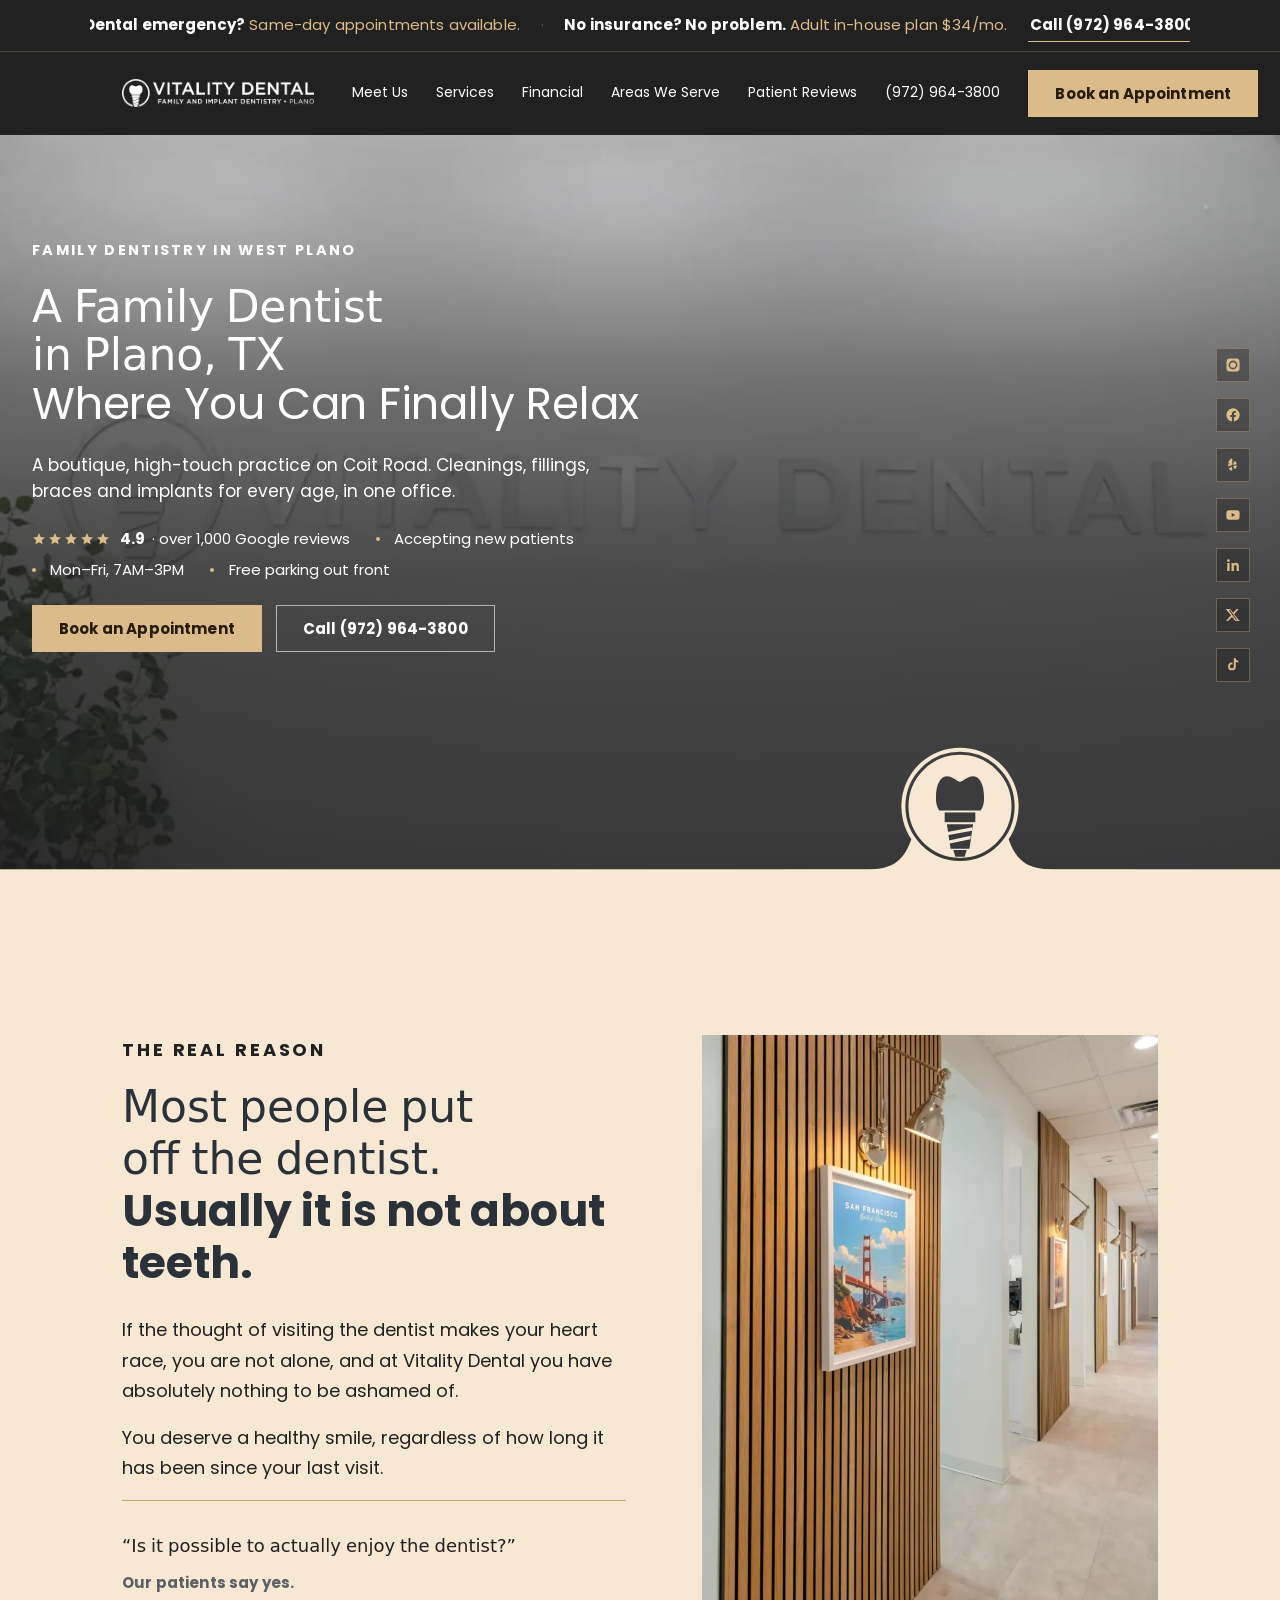
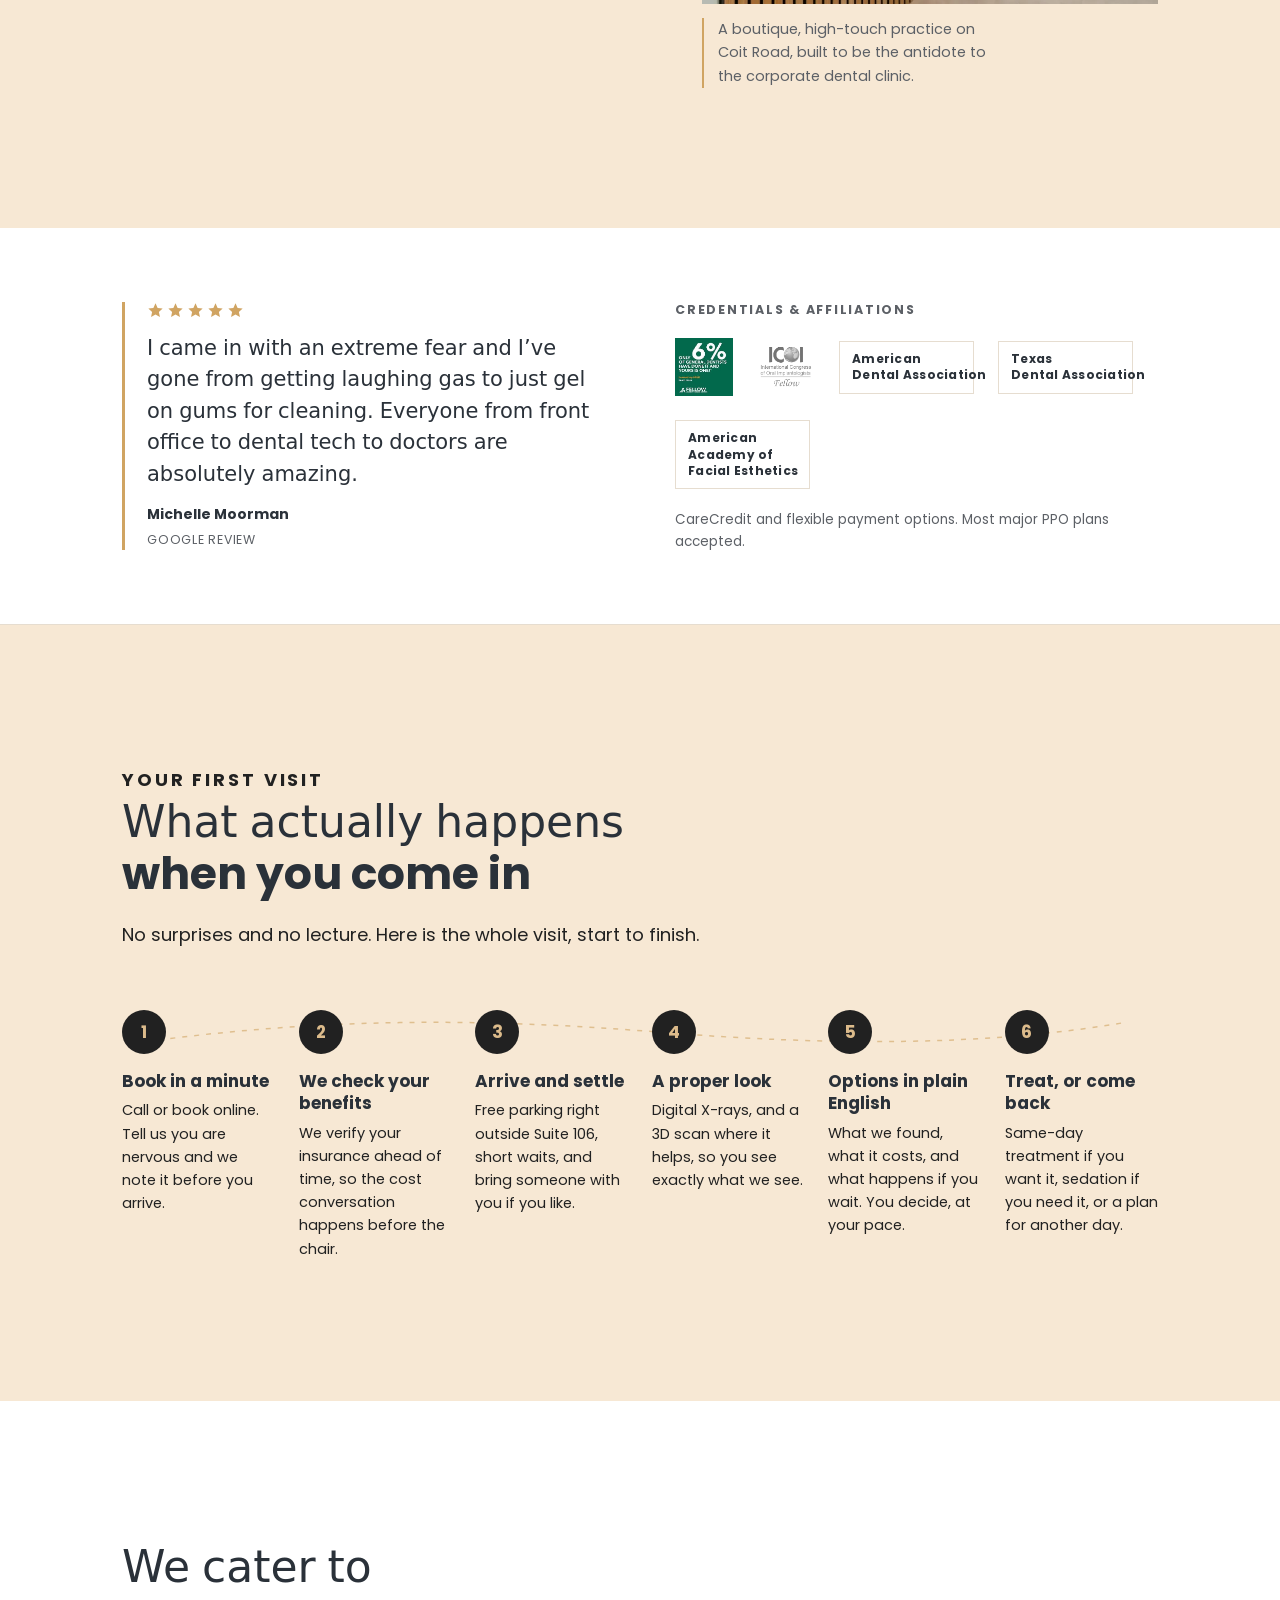
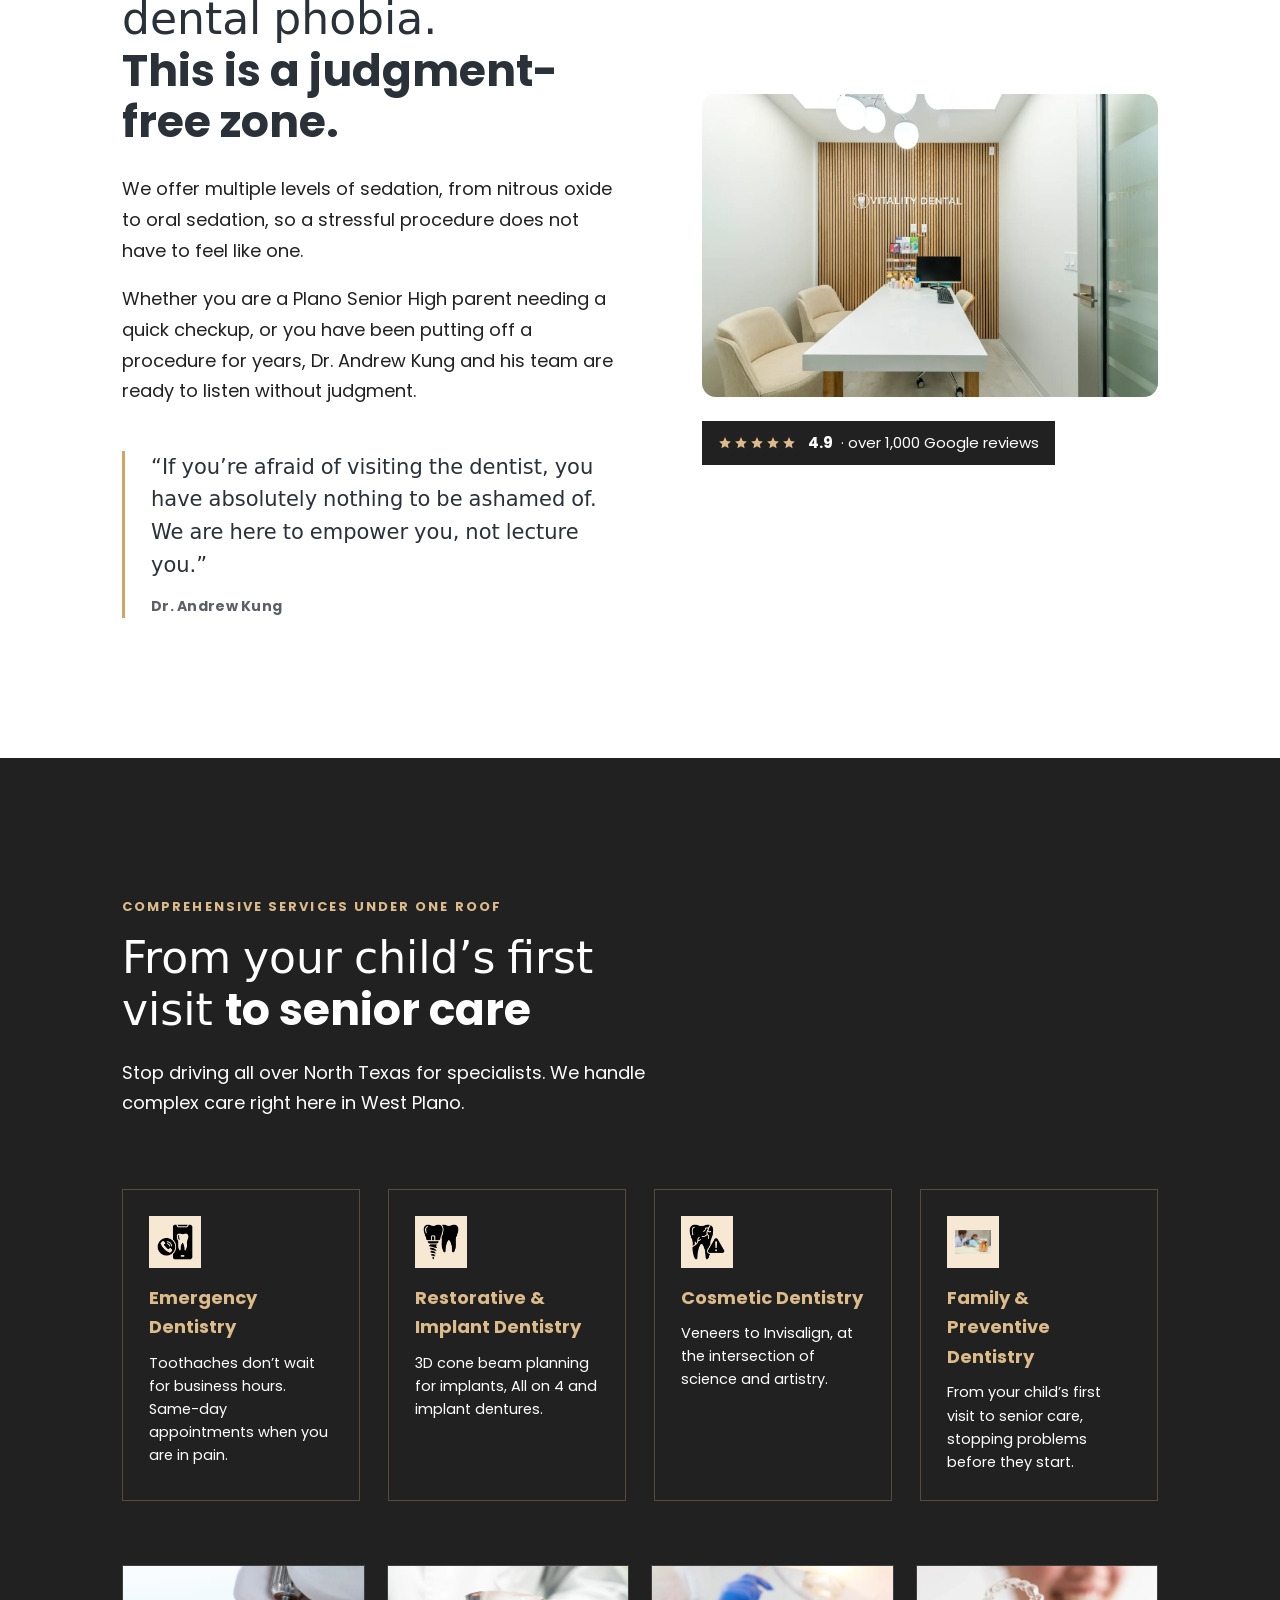
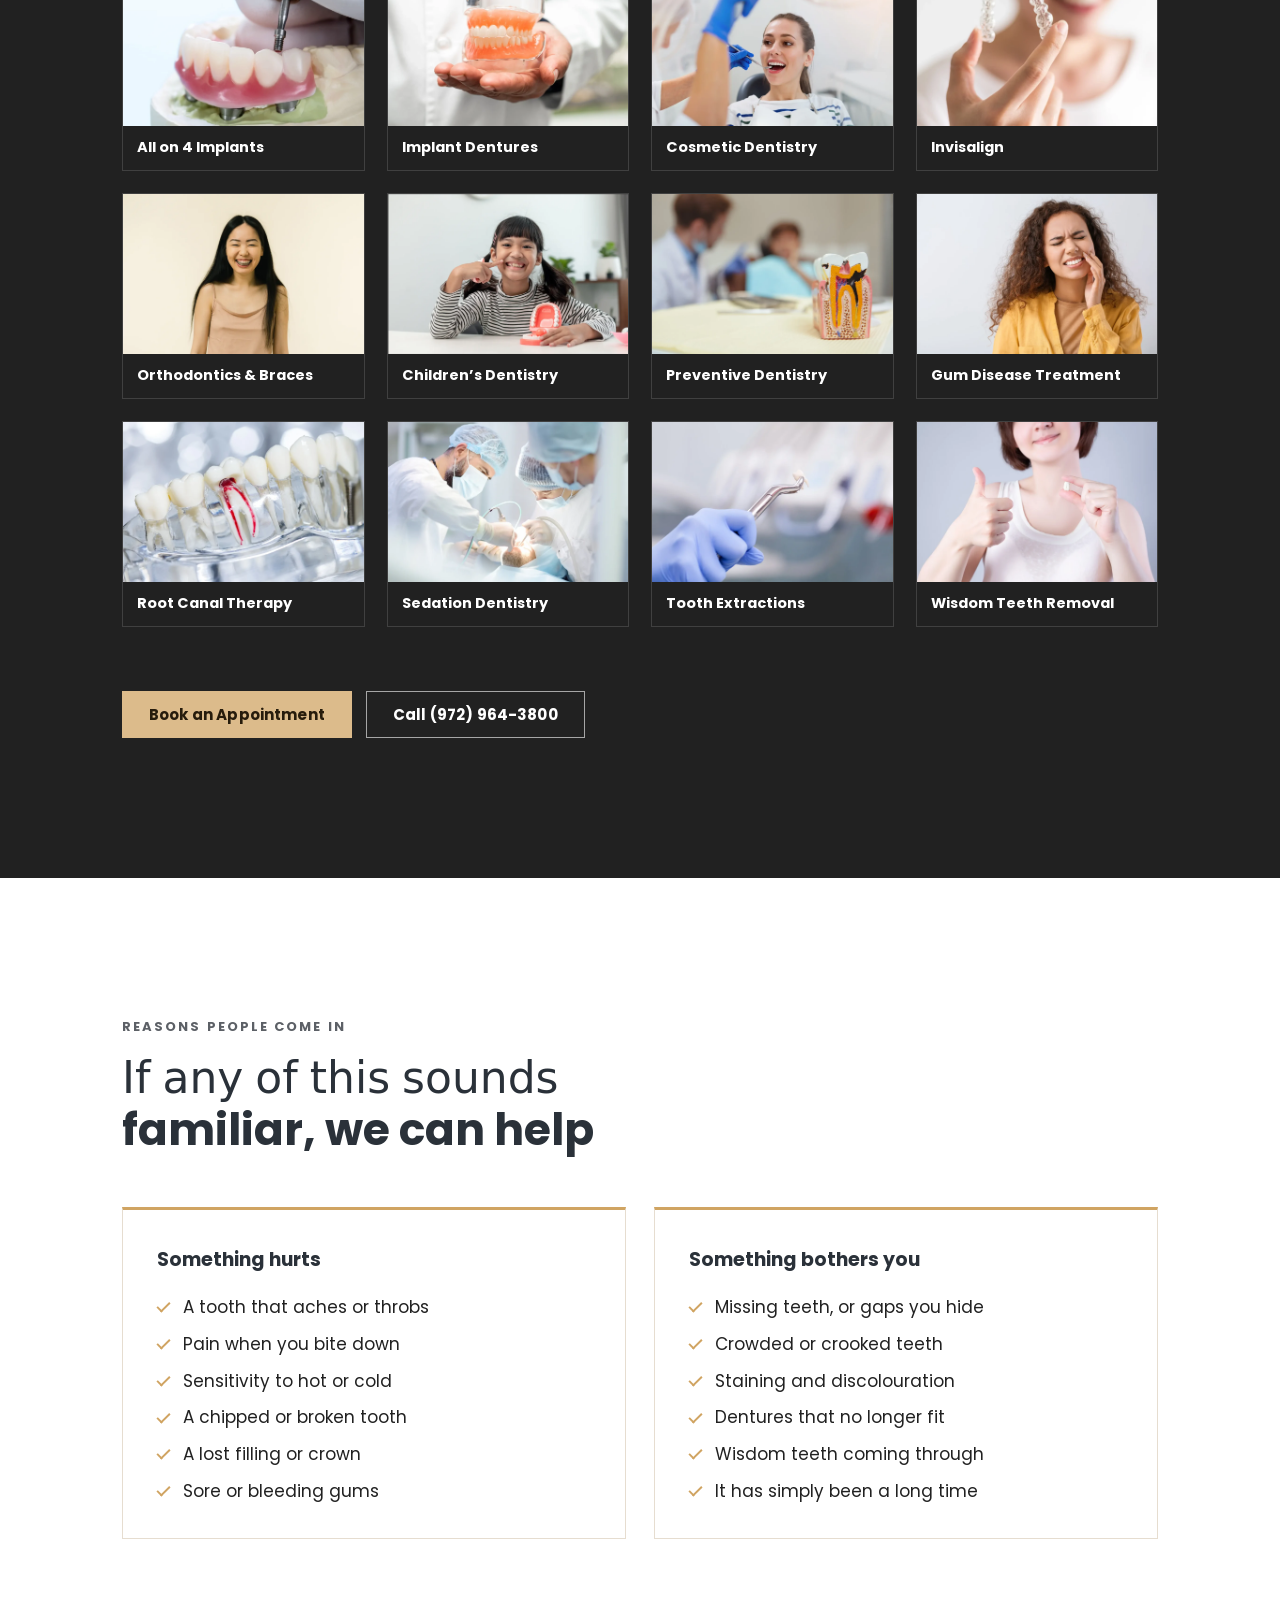
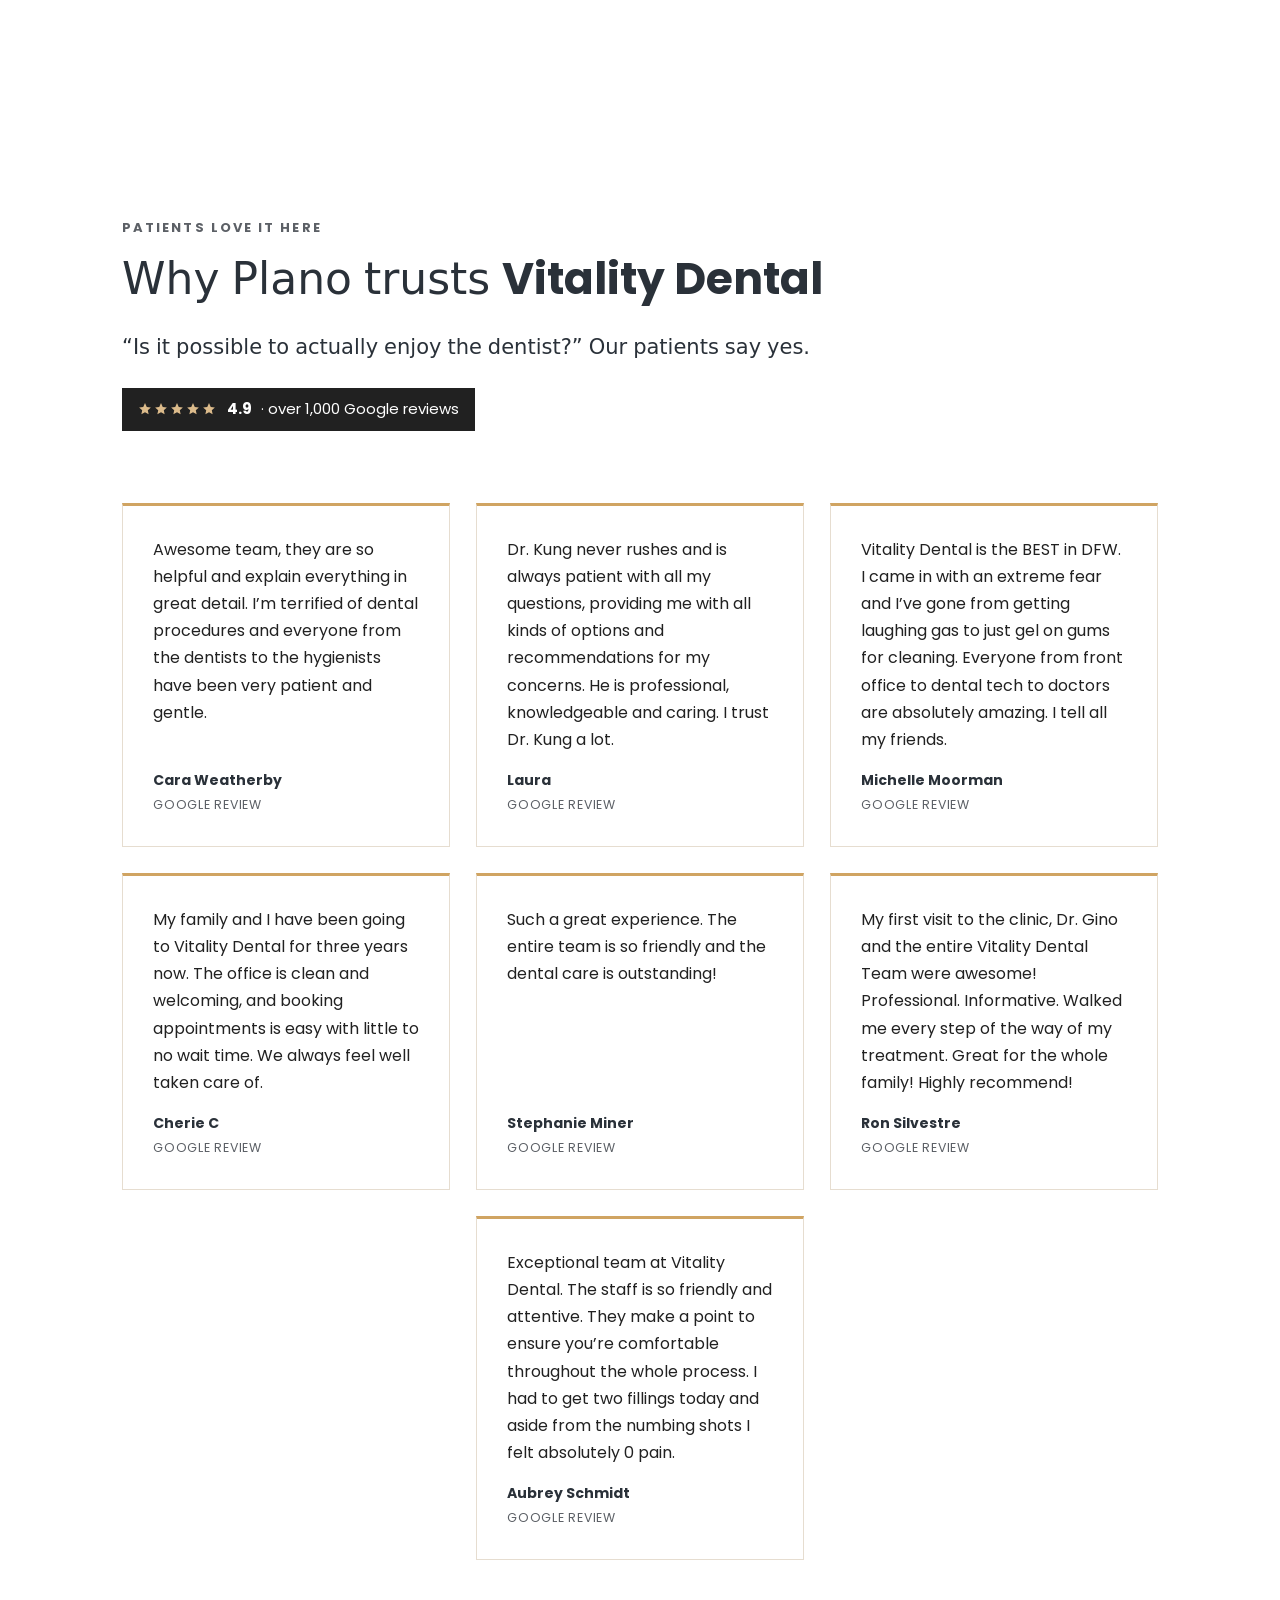
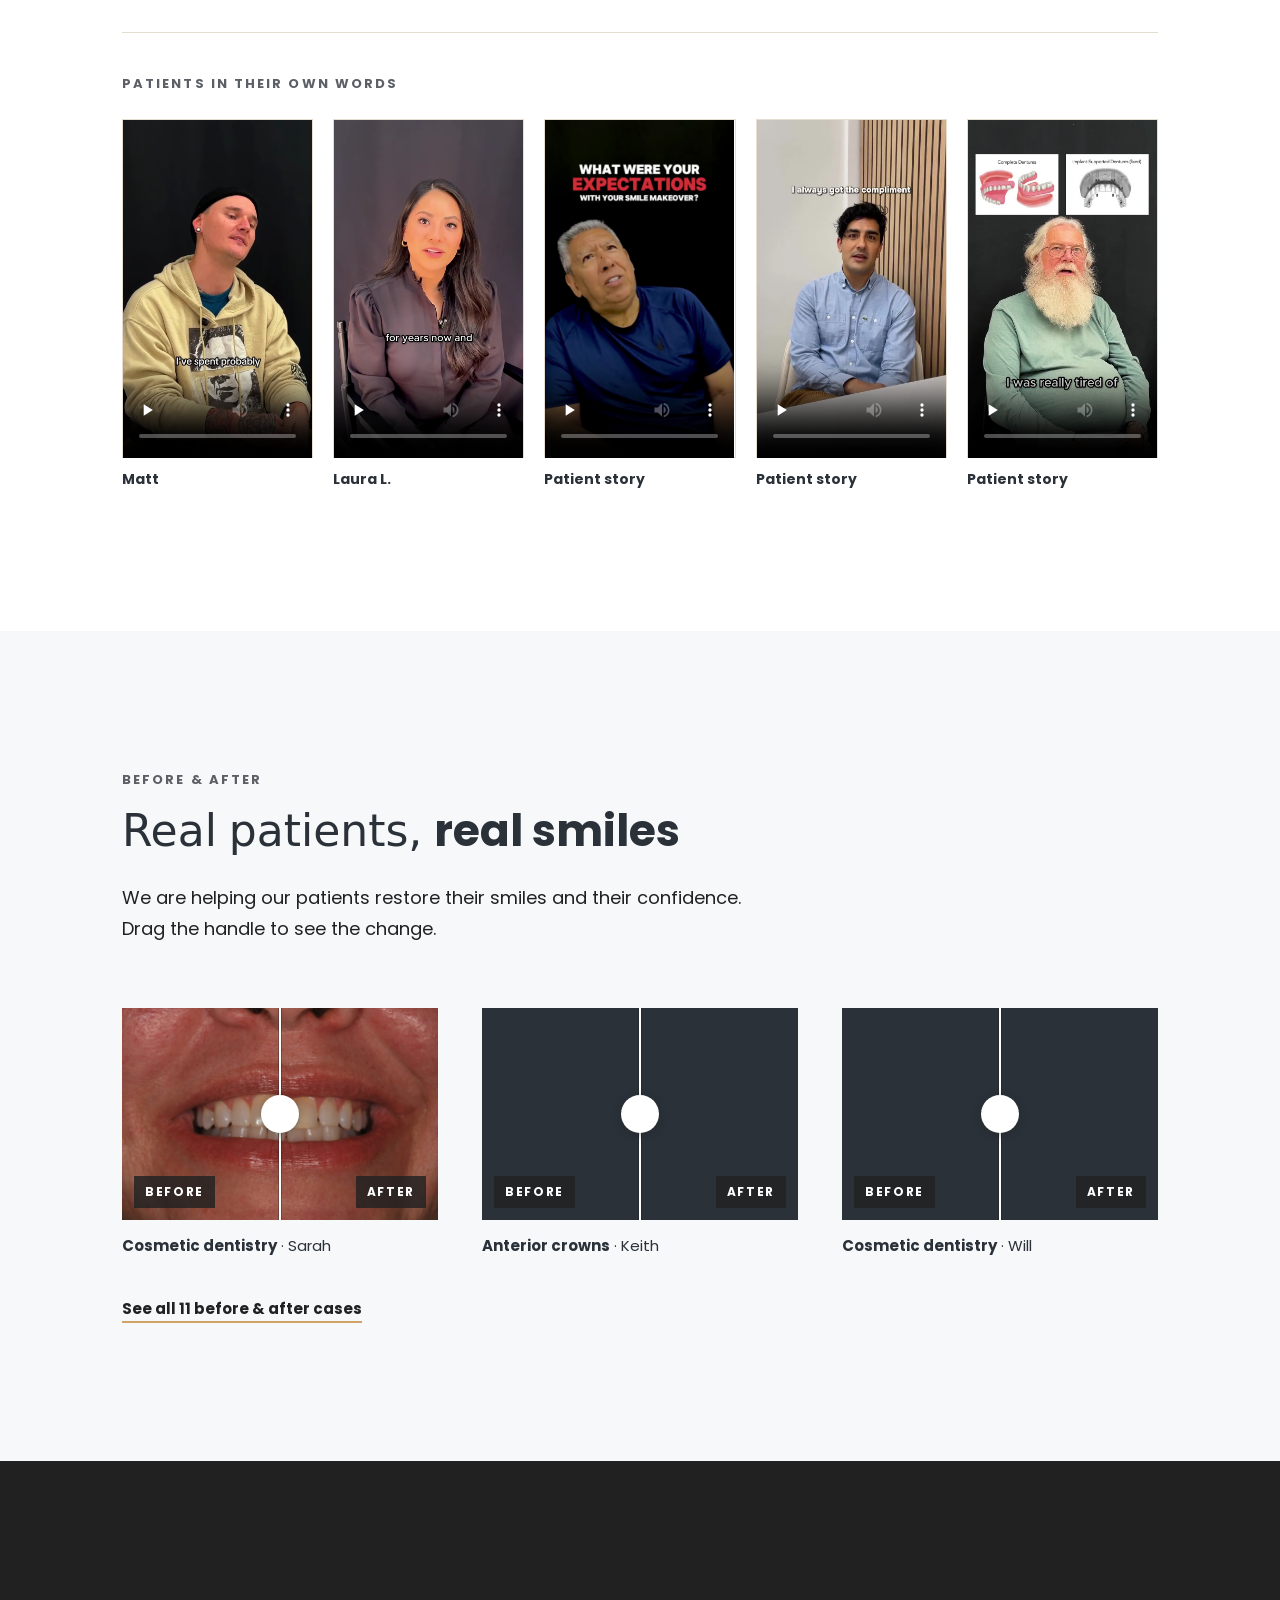
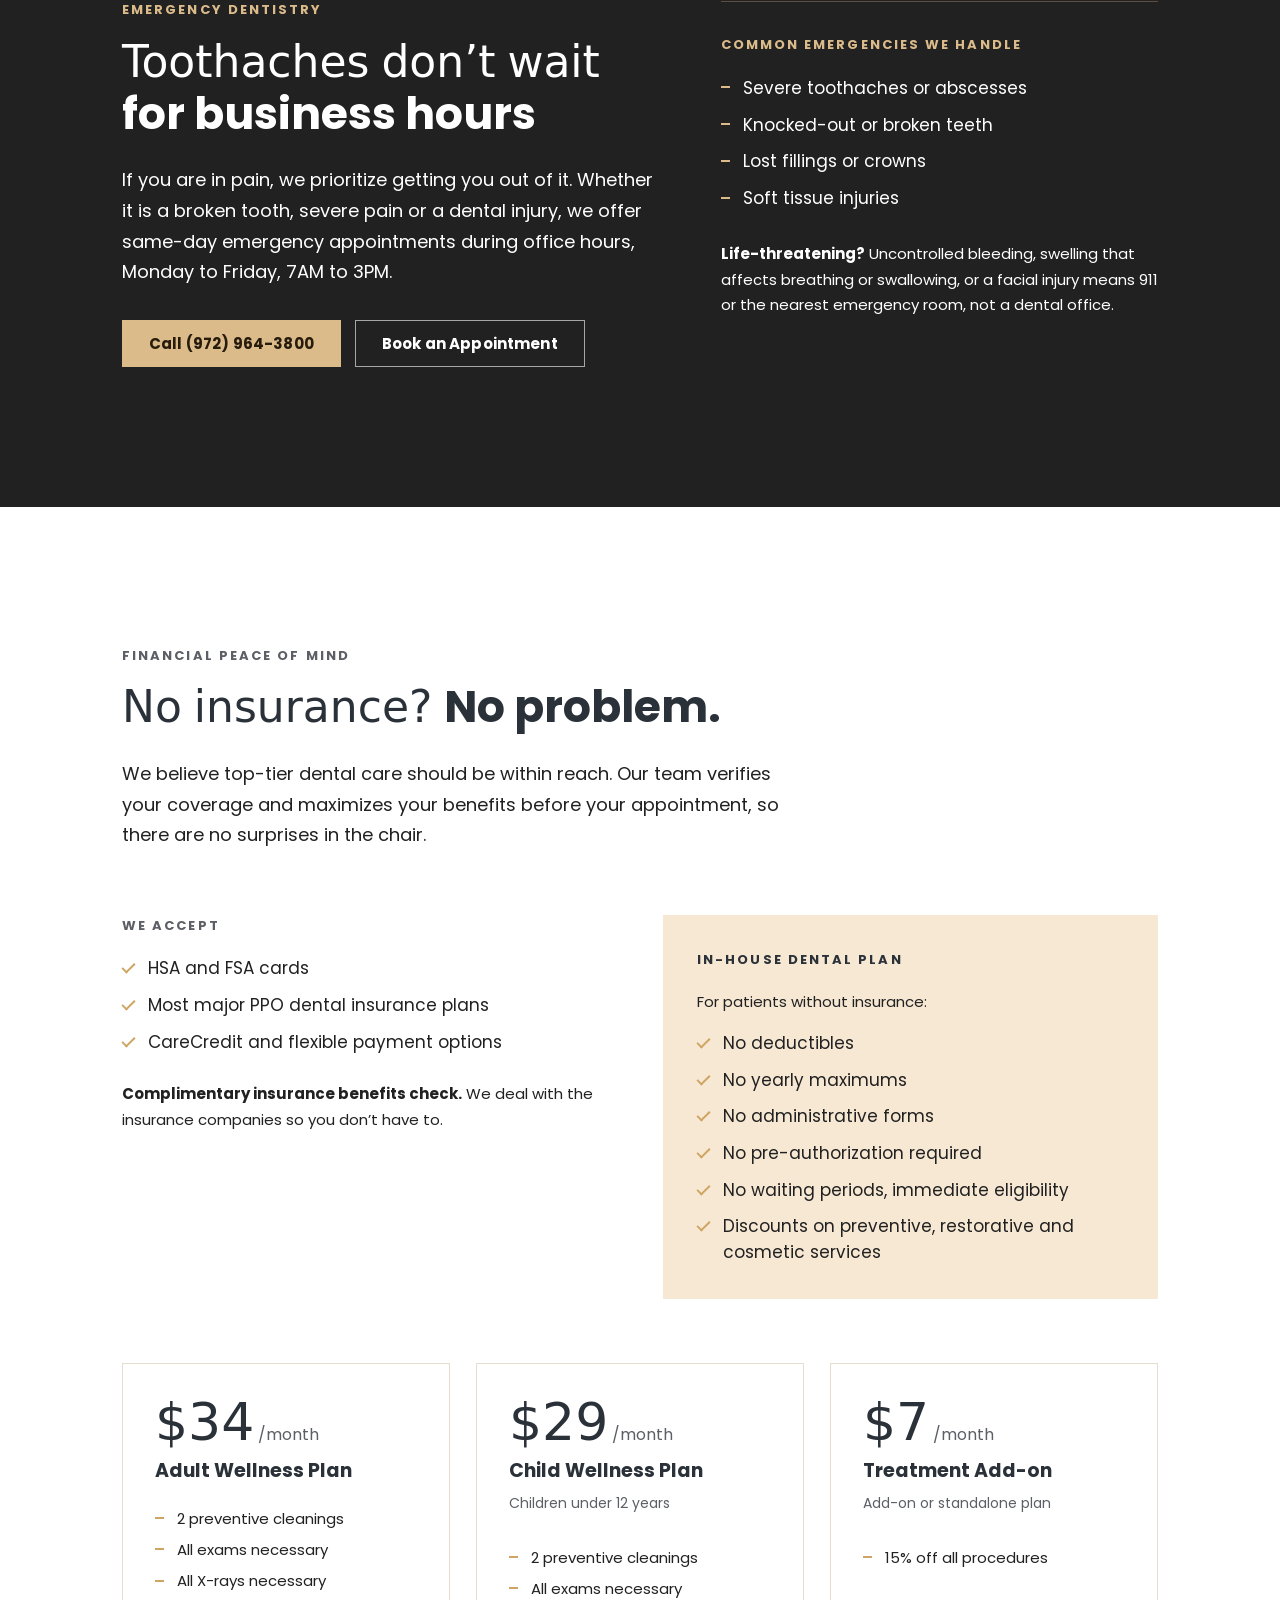
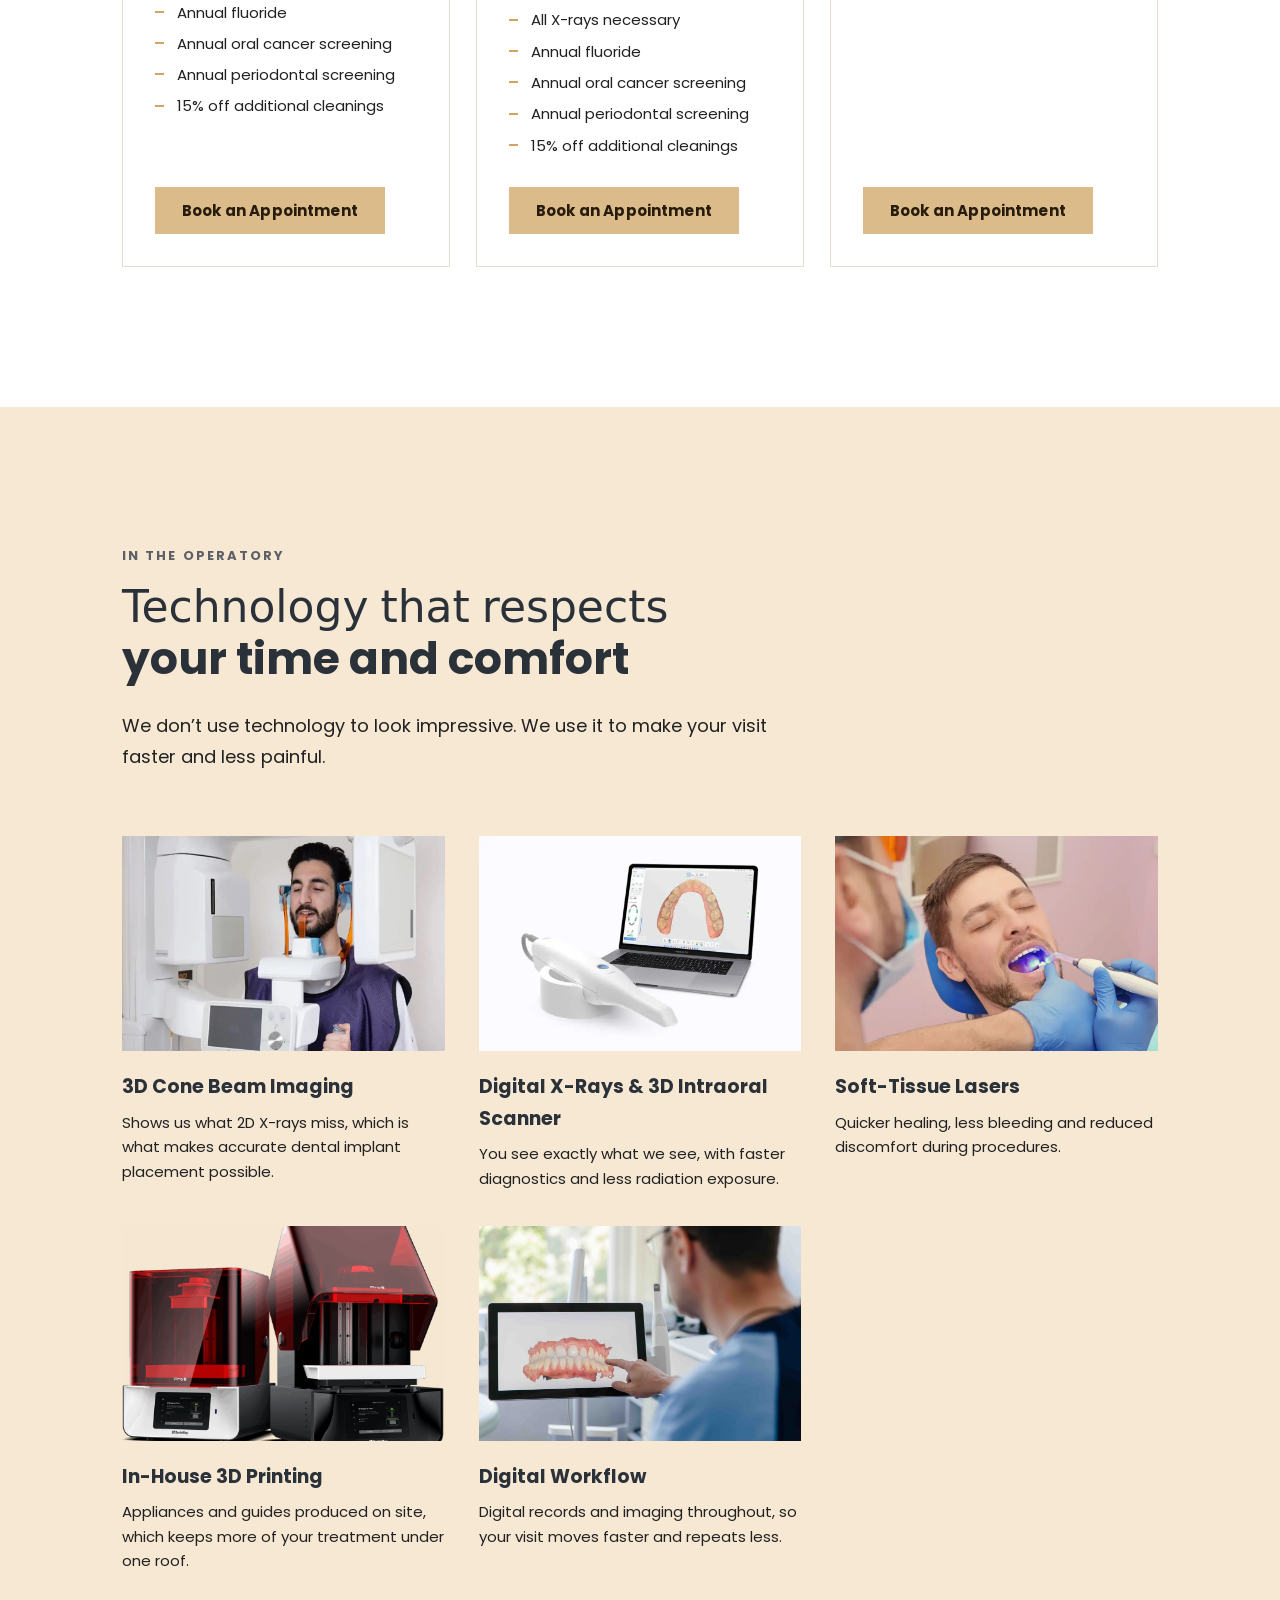
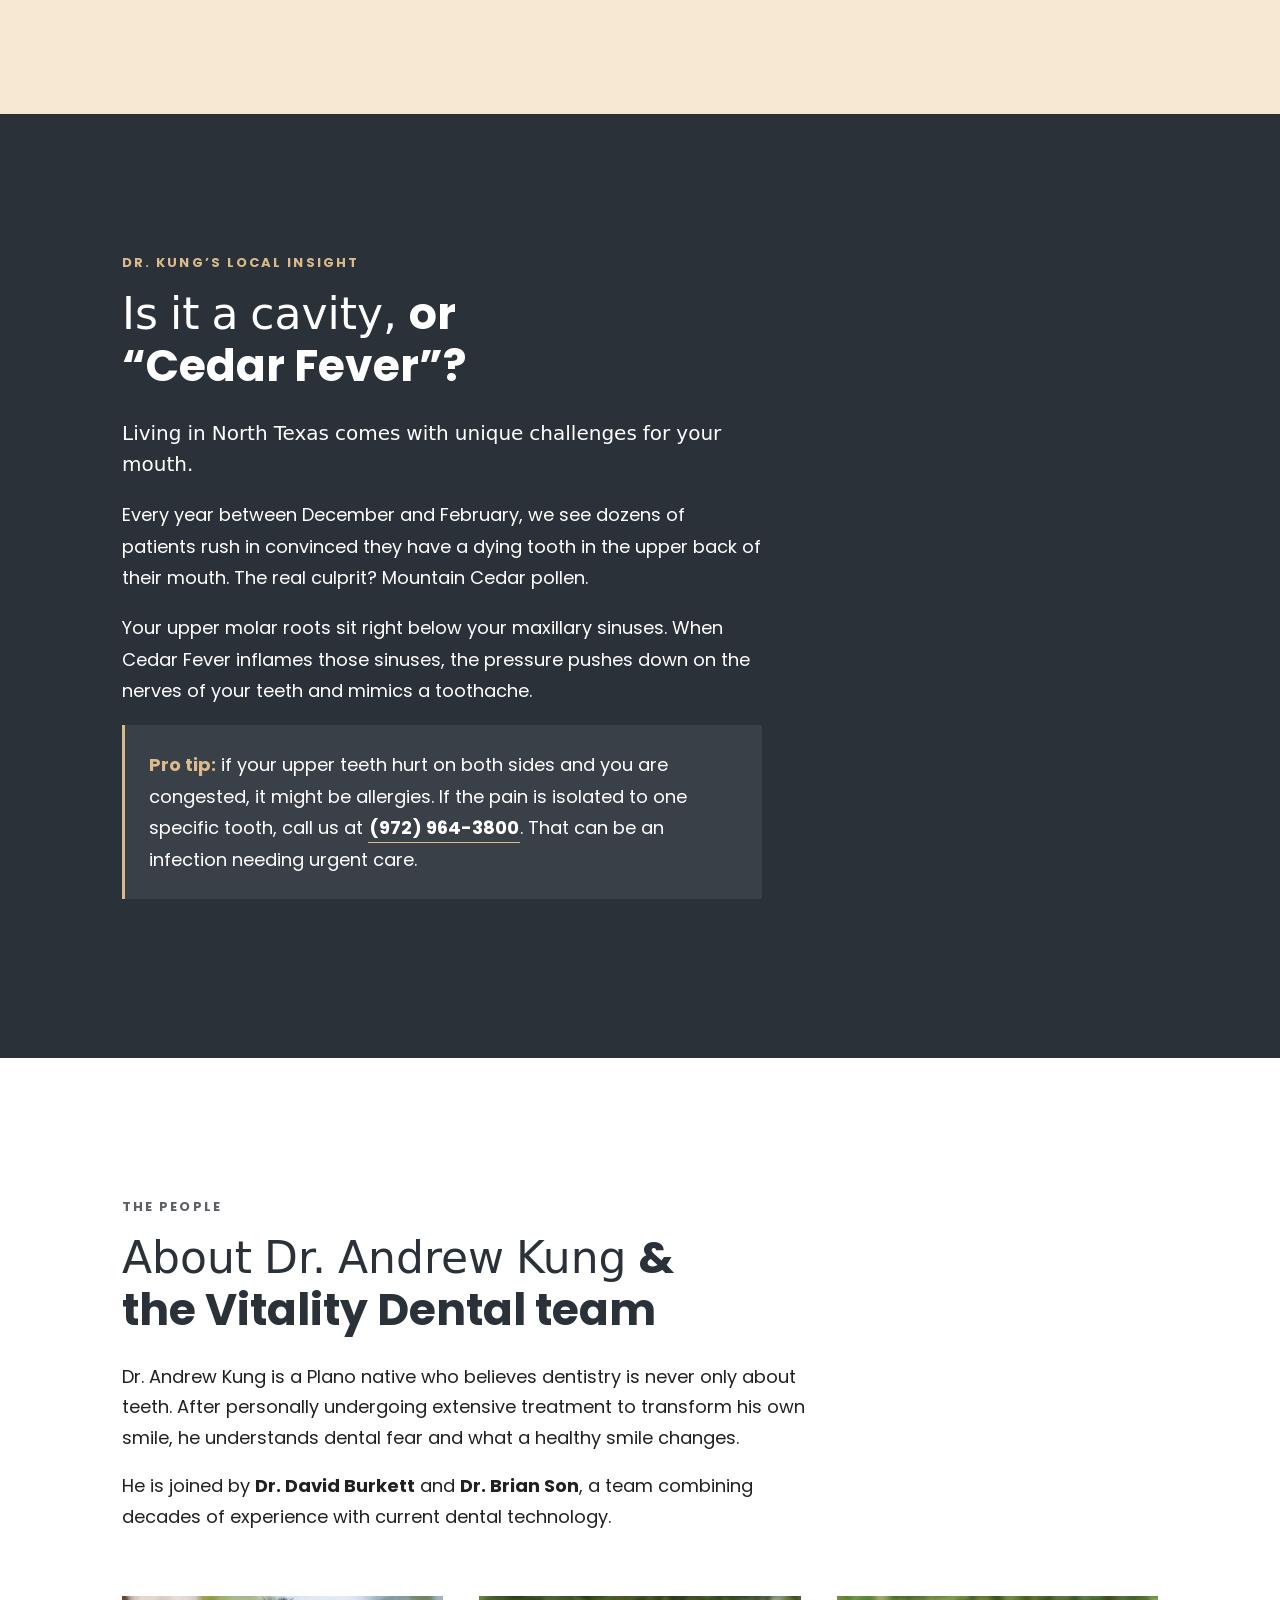
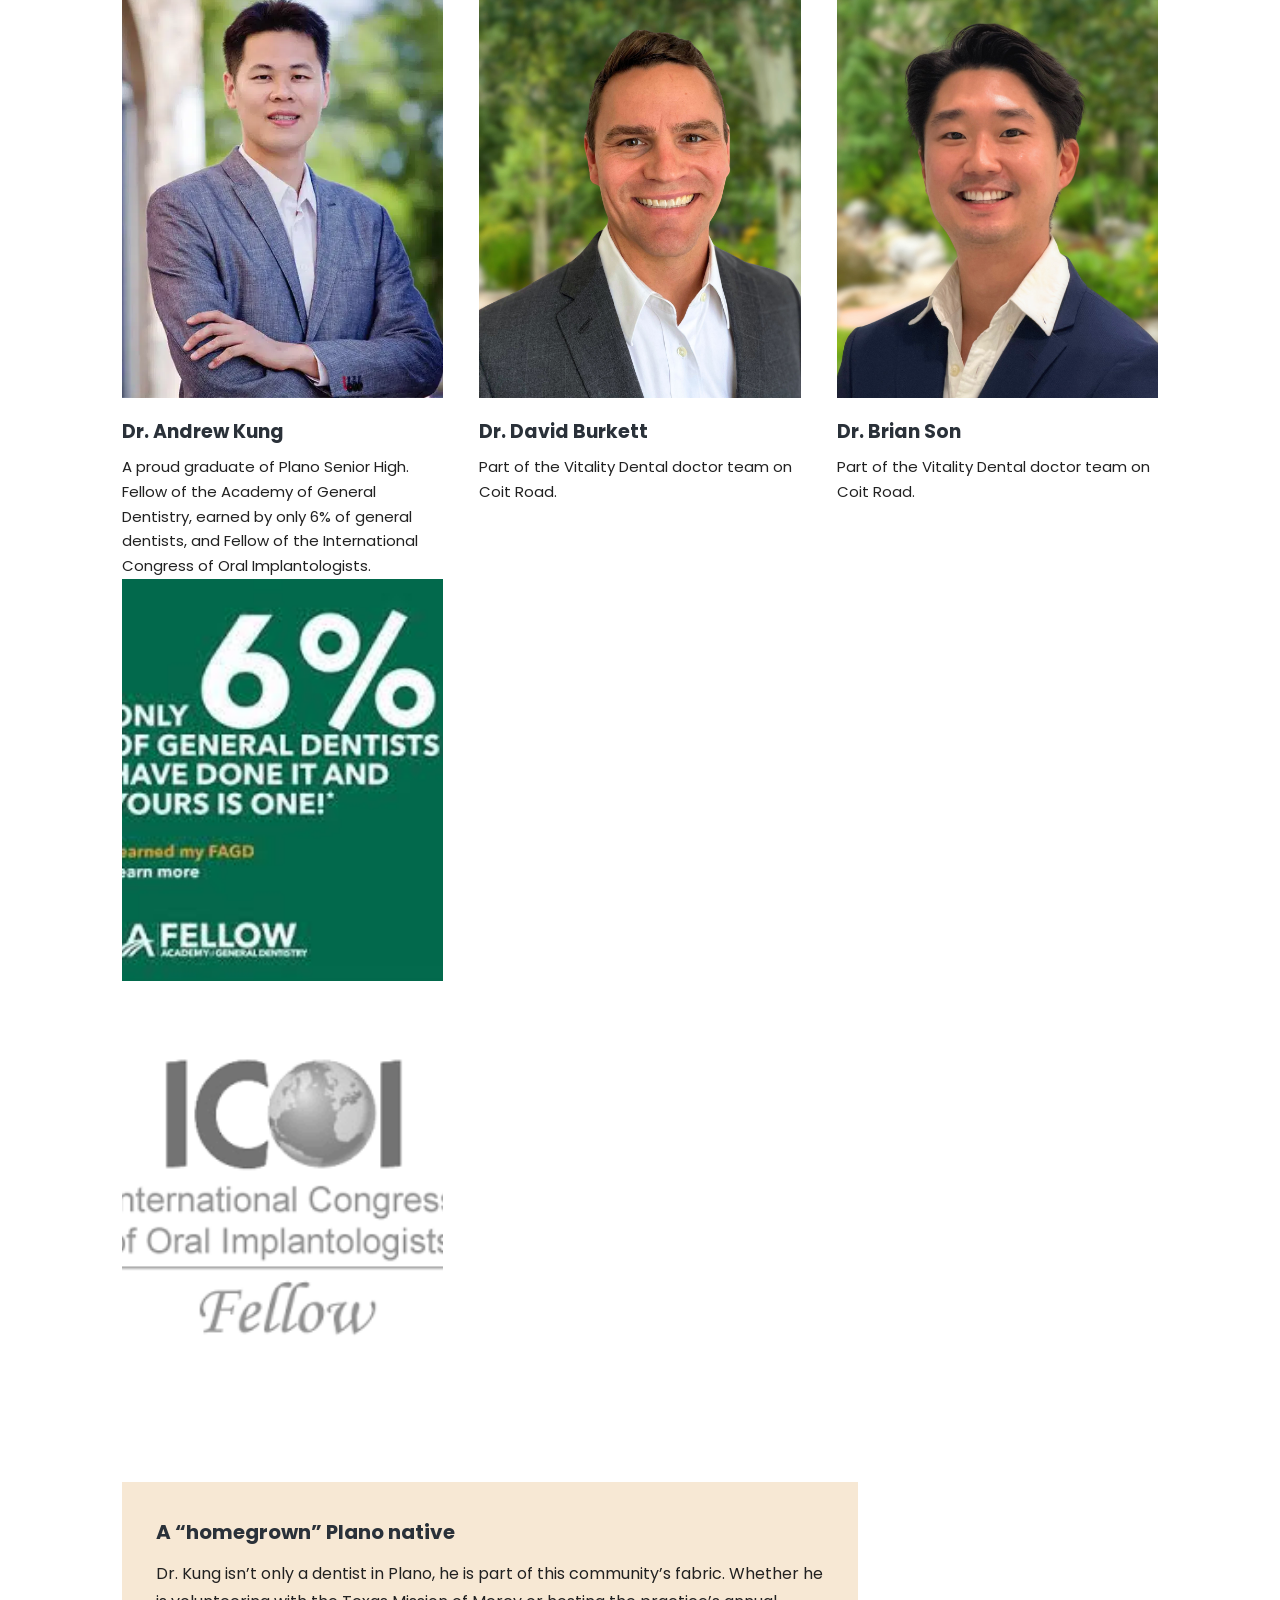
==== commit 7ad3657c: "Divider: mark merged into the band via fillets. Fixes: map photo removed (it was an interior, alt te" ====
--- a/direction-1-warm/index.html
+++ b/direction-1-warm/index.html
@@ -250,44 +250,35 @@
          Traced from the client's own favicon.png at 512x512 — their mark, not an approximation
          of it, and no generated imagery anywhere near this. -->
     <div class="pivot__cut" aria-hidden="true">
-      <svg class="pivot__wave" viewBox="0 0 1400 200" focusable="false" preserveAspectRatio="none">
-        <g class="wv wv--desk">
-          <path class="pivot__wave-fill" d="M0,96 L1400,96 L1400,200 L0,200 Z"></path>
-        </g>
-        <g class="wv wv--mob">
-          <path class="pivot__wave-fill" d="M0,96 L1400,96 L1400,200 L0,200 Z"></path>
-        </g>
-      </svg>
-
-      <span class="pivot__plinth"></span>
-      <svg class="pivot__mark" viewBox="0 0 100 100" focusable="false">
+      <!-- The flanks. Stretches to any width; carries no shape of its own, so nothing can distort. -->
+      <span class="pivot__band"></span>
+
+      <!-- The merge zone: band + fillets + disc as ONE path, ONE fill, no seam.
+           The implant is knocked OUT of it, so the hero film plays through the tooth — that is
+           what makes the mark read as carved out of the section rather than pasted onto the film.
+           Traced from the client's own favicon.png at 512px; nothing generated. -->
+      <svg class="pivot__merge" viewBox="0 0 440 210" focusable="false">
         <defs>
           <mask id="vdMark">
-            <!-- 🔴 RE-TRACED FROM favicon.png AT 512px (Del: "the logo icon is not complete...
-                           bottom part is not there, can you check the original logo icon"). He is right.
-                           My first trace ENDED THE POST EARLY at 83% of the disc and used flat horizontal
-                           thread bars. In the real mark the post runs almost to the BOTTOM EDGE of the
-                           disc and finishes in a distinct narrow tip, and the threads are DIAGONAL slots
-                           slanting up to the right. Measured off the 512px original and divided by 5.12:
-                           crown 115-275, collar 283-330, post 340-455, tip 460-492. -->
-                      <circle cx="50" cy="50" r="49" fill="#fff"></circle>
-                      <circle cx="50" cy="50" r="44.5" fill="none" stroke="#000" stroke-width="2.6"></circle>
-                      <g transform="translate(50,50) scale(0.93) translate(-50,-50)">
-            <!-- crown: two cusps, dip between, waisting into the collar -->
-                      <path fill="#000" d="M28,42 C28,27 34,20.5 41,23 C44.5,24.3 47.5,27 50,27.8 C52.5,27 55.5,24.3 59,23 C66,20.5 72,27 72,42 C72,48.5 70.5,51.5 69,53.7 L31,53.7 C29.5,51.5 28,48.5 28,42 Z"></path>
-                      <!-- collar band -->
-                      <path fill="#000" d="M36,55.6 H64 V64.5 H36 Z"></path>
-                      <!-- tapering post -->
-                      <path fill="#000" d="M38,66.4 H62 L58.6,88.9 H41.4 Z"></path>
-                      <!-- THE TIP, which was missing entirely -->
-                      <path fill="#000" d="M43.9,90 H56.1 L54.2,96.1 H45.8 Z"></path>
-                      <!-- diagonal thread slots (cream, cutting back across the post) -->
-                      <path fill="#fff" d="M38.5,73.4 L61.5,69.2 L61.1,72.3 L38.2,76.5 Z"></path>
-                      <path fill="#fff" d="M39.7,81.2 L59.9,77 L59.5,80.1 L39.4,84.3 Z"></path>
+            <path fill="#fff" d="M0,210 L0,176 L96,176 C 132,176 148,168 158.6,137.4 A 74,74 0 1 1 281.4,137.4 C 292,168 308,176 344,176 L440,176 L440,210 Z"></path>
+            <!-- the ring detail from the real mark -->
+            <circle cx="220" cy="96" r="67" fill="none" stroke="#000" stroke-width="3.9"></circle>
+            <g transform="translate(220,96) scale(1.38) translate(-50,-50)">
+              <!-- crown: two cusps, dip between, waisting into the collar -->
+              <path fill="#000" d="M28,42 C28,27 34,20.5 41,23 C44.5,24.3 47.5,27 50,27.8 C52.5,27 55.5,24.3 59,23 C66,20.5 72,27 72,42 C72,48.5 70.5,51.5 69,53.7 L31,53.7 C29.5,51.5 28,48.5 28,42 Z"></path>
+              <!-- collar band -->
+              <path fill="#000" d="M36,55.6 H64 V64.5 H36 Z"></path>
+              <!-- tapering post -->
+              <path fill="#000" d="M38,66.4 H62 L58.6,88.9 H41.4 Z"></path>
+              <!-- the tip -->
+              <path fill="#000" d="M43.9,90 H56.1 L54.2,96.1 H45.8 Z"></path>
+              <!-- diagonal thread slots, cut back across the post in cream -->
+              <path fill="#fff" d="M38.5,73.4 L61.5,69.2 L61.1,72.3 L38.2,76.5 Z"></path>
+              <path fill="#fff" d="M39.7,81.2 L59.9,77 L59.5,80.1 L39.4,84.3 Z"></path>
             </g>
-                    </mask>
+          </mask>
         </defs>
-        <rect x="0" y="0" width="100" height="100" fill="var(--vd-cream)" mask="url(#vdMark)"></rect>
+        <rect x="0" y="0" width="440" height="210" fill="var(--vd-cream)" mask="url(#vdMark)"></rect>
       </svg>
     </div>
     <!-- 🔴 REBUILT — Del: "too plain."
@@ -836,7 +827,6 @@
 
       <ul class="tiers">
         <li class="tier reveal">
-          <img class="tier__img" src="../shared/img/offer-implant-bridge.webp" width="700" height="535" alt="" loading="lazy" decoding="async">
           <p class="tier__price">$34<span>/month</span></p>
           <h3 class="tier__name">Adult Wellness Plan</h3>
           <ul>
@@ -851,7 +841,6 @@
           <a class="btn btn--primary" href="#book">Book an Appointment</a>
         </li>
         <li class="tier reveal">
-          <img class="tier__img" src="../shared/img/offer-child-coupon.webp" width="650" height="437" alt="" loading="lazy" decoding="async">
           <p class="tier__price">$29<span>/month</span></p>
           <h3 class="tier__name">Child Wellness Plan</h3>
           <p class="tier__note">Children under 12 years</p>
@@ -867,7 +856,6 @@
           <a class="btn btn--primary" href="#book">Book an Appointment</a>
         </li>
         <li class="tier reveal">
-          <img class="tier__img" src="../shared/img/offer-insurance.webp" width="700" height="399" alt="" loading="lazy" decoding="async">
           <p class="tier__price">$7<span>/month</span></p>
           <h3 class="tier__name">Treatment Add-on</h3>
           <p class="tier__note">Add-on or standalone plan</p>
@@ -1044,20 +1032,19 @@
           </dl>
         </div>
 
-        <!-- 🔴 THE MAP. The live page runs TWO Google Maps iframes and this section had none —
-             Del: "some parts are rendered from another platform… use static images as
-             placeholders for those." An iframe is a third-party render that cannot be captured,
-             so the placeholder is the client's OWN photograph of the building you are actually
-             looking for, with a real directions link doing the map's job. Arguably better than
-             the embed for a first visit: a map tells you where, a photo tells you what to look
-             for, and the button still opens the real map. -->
-        <div class="local__map reveal">
-          <img src="../shared/img/office-exterior.webp" width="1536" height="1024"
-               alt="The exterior of the North Coit Medical Plaza, where Vitality Dental is in Suite 106"
-               loading="lazy" decoding="async">
-          <a class="local__map-btn" href="https://www.google.com/maps/dir/?api=1&amp;destination=1220+Coit+Rd+%23106,+Plano,+TX+75075">Get directions</a>
-        </div>
-
+        <!-- 🔴 THE PHOTO IS GONE, AND WHY MATTERS MORE THAN THE REMOVAL.
+             I used office-exterior.webp here as a wayfinding placeholder and wrote alt text
+             calling it "the exterior of the North Coit Medical Plaza". IT IS AN INTERIOR
+             OPERATORY — a dental chair, a monitor and a window. The FILENAME said exterior and I
+             trusted the filename instead of opening the file, which is exactly the mistake the
+             Keith before/after taught me and I made again.
+             TWO things were wrong, not one: the picture could not do the job (a treatment room
+             helps nobody find a building), and the alt text asserted something FALSE about the
+             image, which is a fabricated description dressed as a caption.
+             The directions copy, the address card and the "Get directions" button now carry
+             wayfinding on their own — and that button opens the real map, which is the actual
+             tool. None of the six office photographs on disk is an exterior, so rather than
+             substitute another guess there is simply no photo here. -->
         <div class="local__card reveal">
           <h3>Vitality Dental</h3>
           <p class="local__addr">
--- a/direction-1-warm/style.css
+++ b/direction-1-warm/style.css
@@ -302,74 +302,40 @@
 /* Belt: even if JS runs, CSS refuses to show the video under reduced motion. */
 @media (prefers-reduced-motion:reduce){.hero__video{display:none}}
 
-/* ---------- The distinctive element · the warm arc ----------
-   🔴 REBUILT after eyes-on. The first version was a WHITE stroke sitting inside the CREAM
-   section, clipped by overflow:hidden — white on cream is 1.09:1, so the signature element of
-   this direction was effectively invisible and half of it was cut off. The spec called for
-   CREAM ON INK and that is what this is now.
-
-   The cream section physically rises INTO the dark hero as an arc, which is the "opening its
-   arms" gesture the spec describes, and it is legible by construction: cream on ink is 13.38:1.
-   A gold-deep hairline draws along the crest on scroll (7.03:1 on ink — gold is legal on dark
-   and only on dark). */
+/* ---------- The divider · band + fillets + brand mark, ONE continuous cream form ----------
+   Del: "the hero logo doesn't feel like it is merged enough".
+   He is right, and the reason is geometric rather than cosmetic. A circle TANGENT to a straight
+   line meets it at a single point, and the eye reads a single point of contact as two shapes
+   touching — no amount of nudging the overlap fixes that, which is why the plinth version still
+   looked like a badge on a rule.
+   What reads as ONE form is a FILLET: a concave curve that leaves the band tangentially and
+   arrives at the circle tangentially, the way liquid meets liquid. So the band, both fillets and
+   the disc are now a SINGLE PATH with a SINGLE fill. There is no seam because there is no join.
+   The flanks are a separate full-width band underneath in the same cream: the merge zone keeps a
+   fixed aspect (so the disc can never squash), the band carries the infinite width, and they
+   overlap. Previous generations kept the shape in a stretching SVG, which is exactly what made
+   the plinth drift out of register at widths I had not tuned. */
 .pivot{position:relative;background:var(--vd-cream)}
-/* 🔴 DIVIDER v5 — THE WAVE CARRIES THE BRAND MARK.
-   v1 hump · v2 sweep · v3 gradient stroke · v4 straight cut. All four were DECORATION, which is
-   why none of them landed: a divider that only separates two colours has no reason to be
-   interesting. This one does something — the cream section rises as a wave and the practice's
-   own implant mark rises out of it, cut into the cream so the hero film plays through the tooth.
-   TWO ELEMENTS, ON PURPOSE. The wave must stretch to any viewport width, and that same stretch
-   would squash a disc into an ellipse. So the wave stretches, the mark does not, and they
-   OVERLAP in the same cream with no stroke between them — which is what makes them read as one
-   continuous form rather than a badge sitting on a curve. */
 .pivot__cut{
-  --mark:clamp(112px,17.5vw,268px);      /* the single source of truth for mark + plinth */
   position:absolute;left:0;right:0;top:0;
-  transform:translateY(-99%);          /* 99% not 100%: kills the sub-pixel seam line */
-  height:clamp(80px,12vw,180px);
+  transform:translateY(-99%);           /* 99% not 100%: kills the sub-pixel seam line */
+  height:clamp(92px,13vw,210px);
   pointer-events:none;z-index:2;
 }
-.pivot__wave{position:absolute;inset:0;width:100%;height:100%;display:block}
-.pivot__wave-fill{fill:var(--vd-cream)}
-/* The plinth is gone: it existed only to submerge the logo’s lower half, and Del wants the
-   whole mark visible. With the disc sitting fully above the flat edge it would just be a cream
-   block sticking up behind it. */
-.pivot__plinth{display:none}
-/* The two upper strata are the same cream stepped back in opacity, so the section reads as
-   layers lifting off the film instead of one hard cut. Straight edges throughout. */
-.pivot__wave-lay{fill:var(--vd-cream)}
-.pivot__wave-lay--a{opacity:.30}
-.pivot__wave-lay--b{opacity:.62}
-/* The plinth exists only to seat the mark, so both switch at the SAME breakpoint. */
-.wv--mob{display:none}
-@media (max-width:899px){ .wv--desk{display:none} .wv--mob{display:block} }
-/* Sits ON the crest of the wave (which peaks around 75% of the width) and overlaps it, so the
-   disc and the wave fuse. `bottom` is a percentage of the cut height, so the overlap holds as
-   the divider scales. */
-/* MEASURED, then corrected: at bottom:30% the disc was almost entirely swallowed by the wave —
-   only its top arc cleared the crest, so the mark read as a bump rather than as the brand. The
-   disc now sits mostly ABOVE the crest with roughly its lower quarter submerged, which is the
-   proportion that still fuses the two shapes while leaving the implant fully legible on the film. */
-.pivot__mark{
-  position:absolute;left:75%;bottom:46%;
-  transform:translateX(-50%);
-  width:var(--mark);height:auto;aspect-ratio:1;
-  display:block;overflow:visible;
-}
-
-/* 🔴 CAUGHT BY THE PAINT-ORDER PROBE, one turn after building it. At 375 the hero CTAs go
-   full-width and stack, so they run straight under the mark: elementFromPoint returned
-   .btn--ghost at three of five sample points — the mark was being painted OVER, which is the
-   exact defect class that produced the sliced photo. A box-overlap test alone would have
-   called this 'a collision'; the paint probe said WHICH element was winning and therefore that
-   the mark was the thing being lost.
-   The mark needs horizontal room the phone layout does not have, so below 900px the wave
-   carries the divider by itself. Nothing is hidden that the visitor needs — the mark is brand
-   texture, not content, and it returns the moment there is space for it. */
-@media (max-width:899px){ .pivot__mark{display:none} }
-
-/* L-341: nothing here depends on JavaScript, so there is no reveal to fail and nothing to
-   render blank. The divider is complete the moment the CSS applies. */
+/* The flanks. Height is the band's share of the 440x210 merge box (176/210 = 83.8% down),
+   so the two are the same line by construction rather than by a number I tuned by eye. */
+.pivot__band{
+  position:absolute;left:0;right:0;bottom:0;
+  height:calc(100% * (210 - 176) / 210);
+  background:var(--vd-cream);
+}
+.pivot__merge{
+  position:absolute;left:75%;bottom:0;transform:translateX(-50%);
+  height:100%;width:auto;aspect-ratio:440/210;display:block;overflow:visible;
+}
+/* Below 900px the hero CTAs go full width and occupy the mark's space, so the band carries the
+   divider alone. Caught originally by the paint-order probe, kept here. */
+@media (max-width:899px){ .pivot__merge{display:none} }
 
 /* ---------- S3 · Problem — one idea, lots of air (B13) ---------- */
 .pivot .wrap{position:relative;z-index:1;padding-top:clamp(72px,11vw,140px);padding-bottom:clamp(72px,11vw,140px)}
@@ -657,7 +623,8 @@
 @media (min-width:1040px){
   .rev{grid-template-columns:repeat(6,1fr)}
   .rev__card{grid-column:span 2}
-  .rev__card:nth-child(4),.rev__card:nth-child(5){grid-column:span 3}
+  /* seven reviews: 3 + 3 + 1, the odd one centred rather than left-hanging */
+  .rev__card:nth-child(7):last-child{grid-column:3 / span 2}
 }
 .rev__card{
   border:1px solid var(--vd-line);border-top:3px solid var(--vd-gold-deep);
@@ -1028,19 +995,7 @@
 @media (min-width:820px){.ba-grid{grid-template-columns:repeat(3,1fr)}}
 
 /* ---------- Pricing tiers now carry their offer photography ---------- */
-.tier__img{width:100%;aspect-ratio:16/9;object-fit:cover;margin:0 0 clamp(16px,2vw,20px)}
-
-/* ---------- The map placeholder ---------- */
-.local__map{position:relative}
-.local__map img{width:100%;aspect-ratio:3/2;object-fit:cover;display:block}
-.local__map-btn{
-  position:absolute;left:16px;bottom:16px;
-  background:var(--vd-gold);color:var(--vd-cta-ink);   /* 9.16:1 */
-  font:700 14px/1 Poppins,system-ui,sans-serif;letter-spacing:.01em;
-  padding:12px 18px;text-decoration:none;
-}
-.local__map-btn:hover{background:var(--vd-gold-light)}
-.local__map-btn:focus-visible{outline:3px solid var(--vd-ink);outline-offset:3px}
+
 /* Three children now share the local grid: the directions column spans both rows on the left,
    the map and the address card stack on the right. */
 @media (min-width:900px){
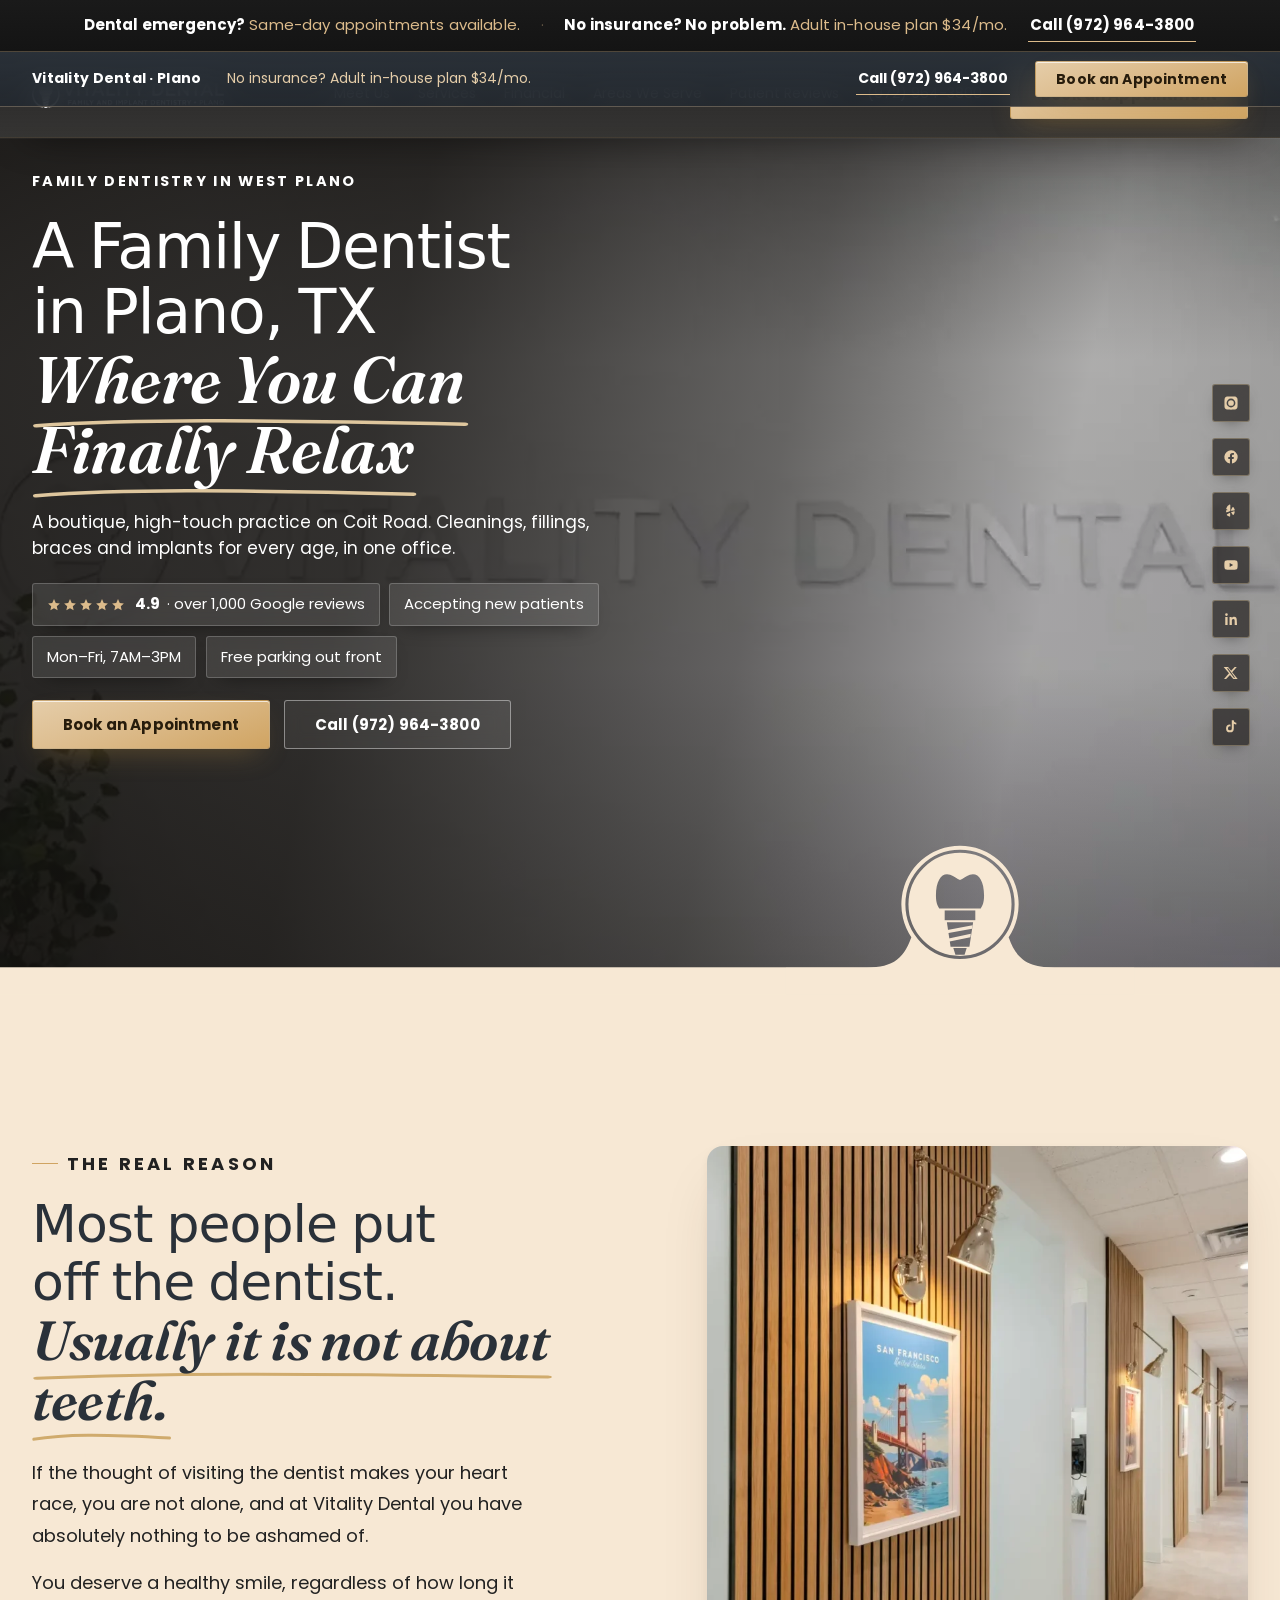
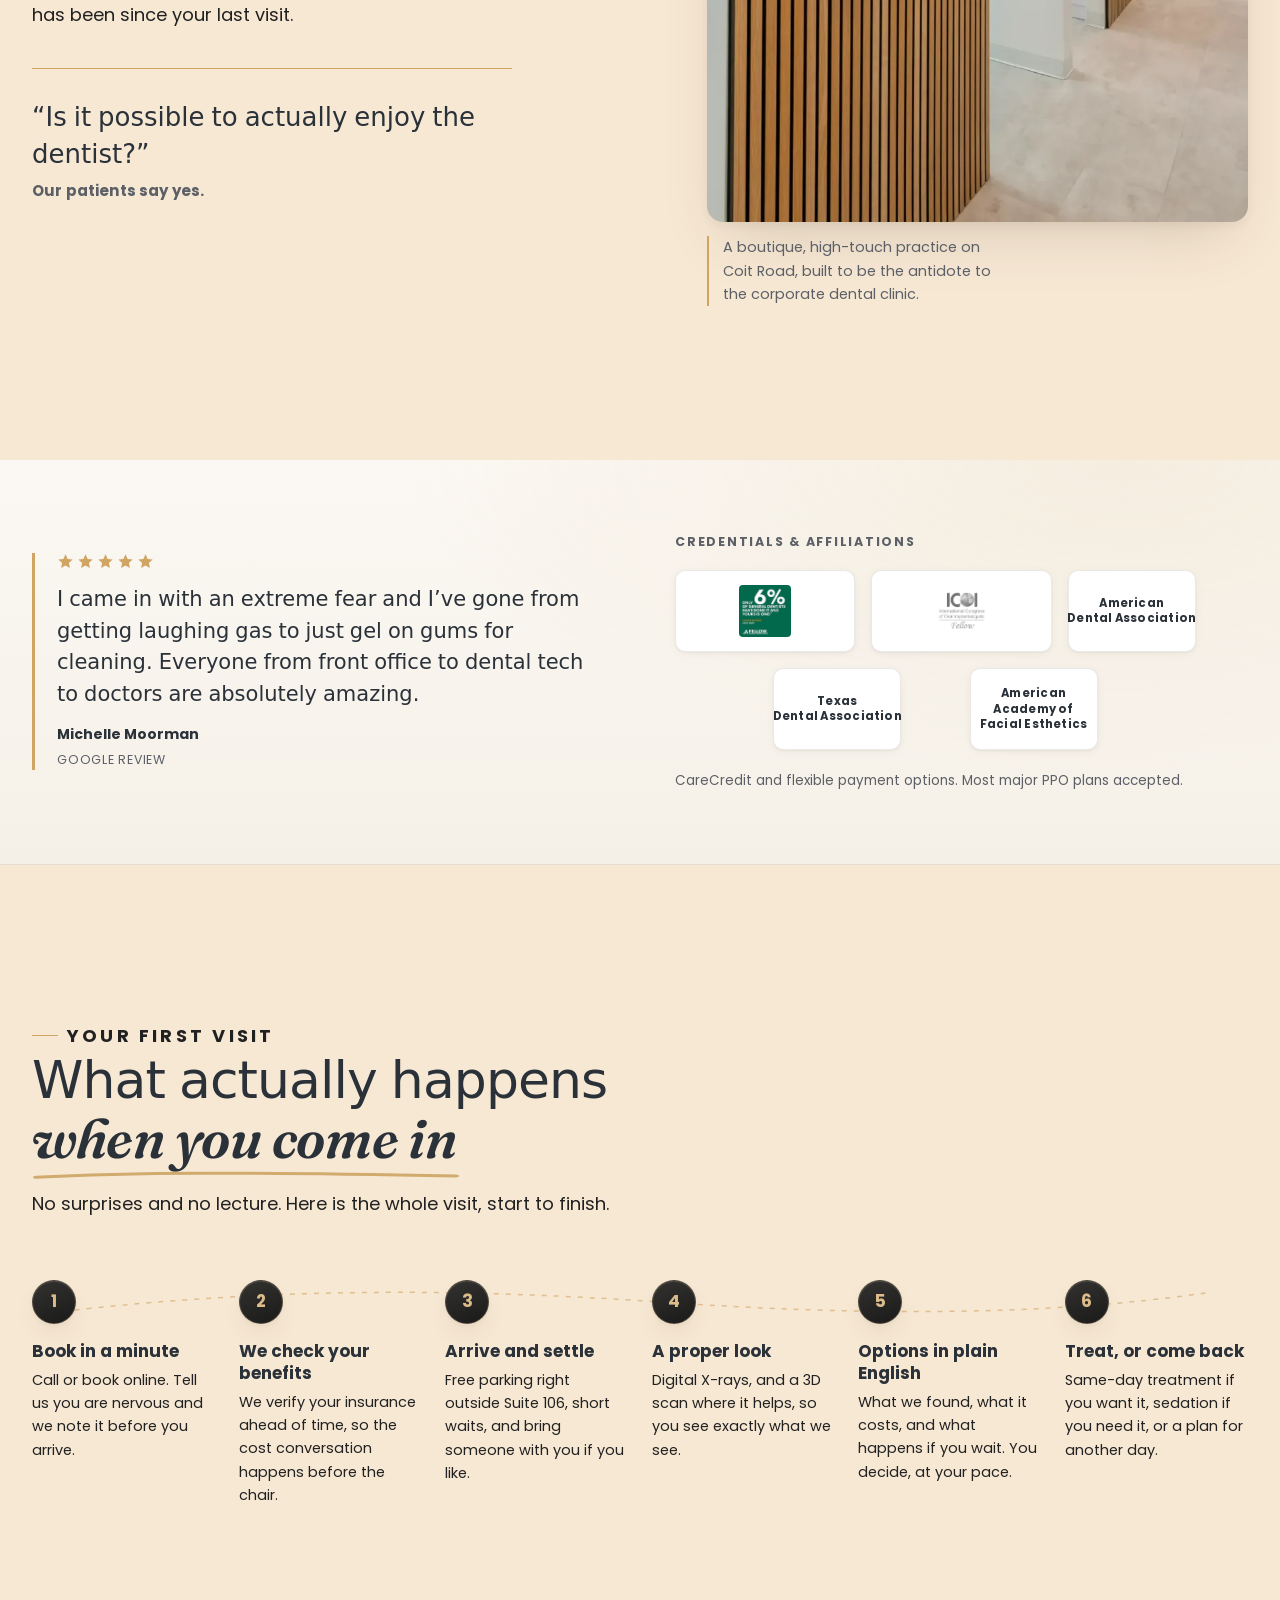
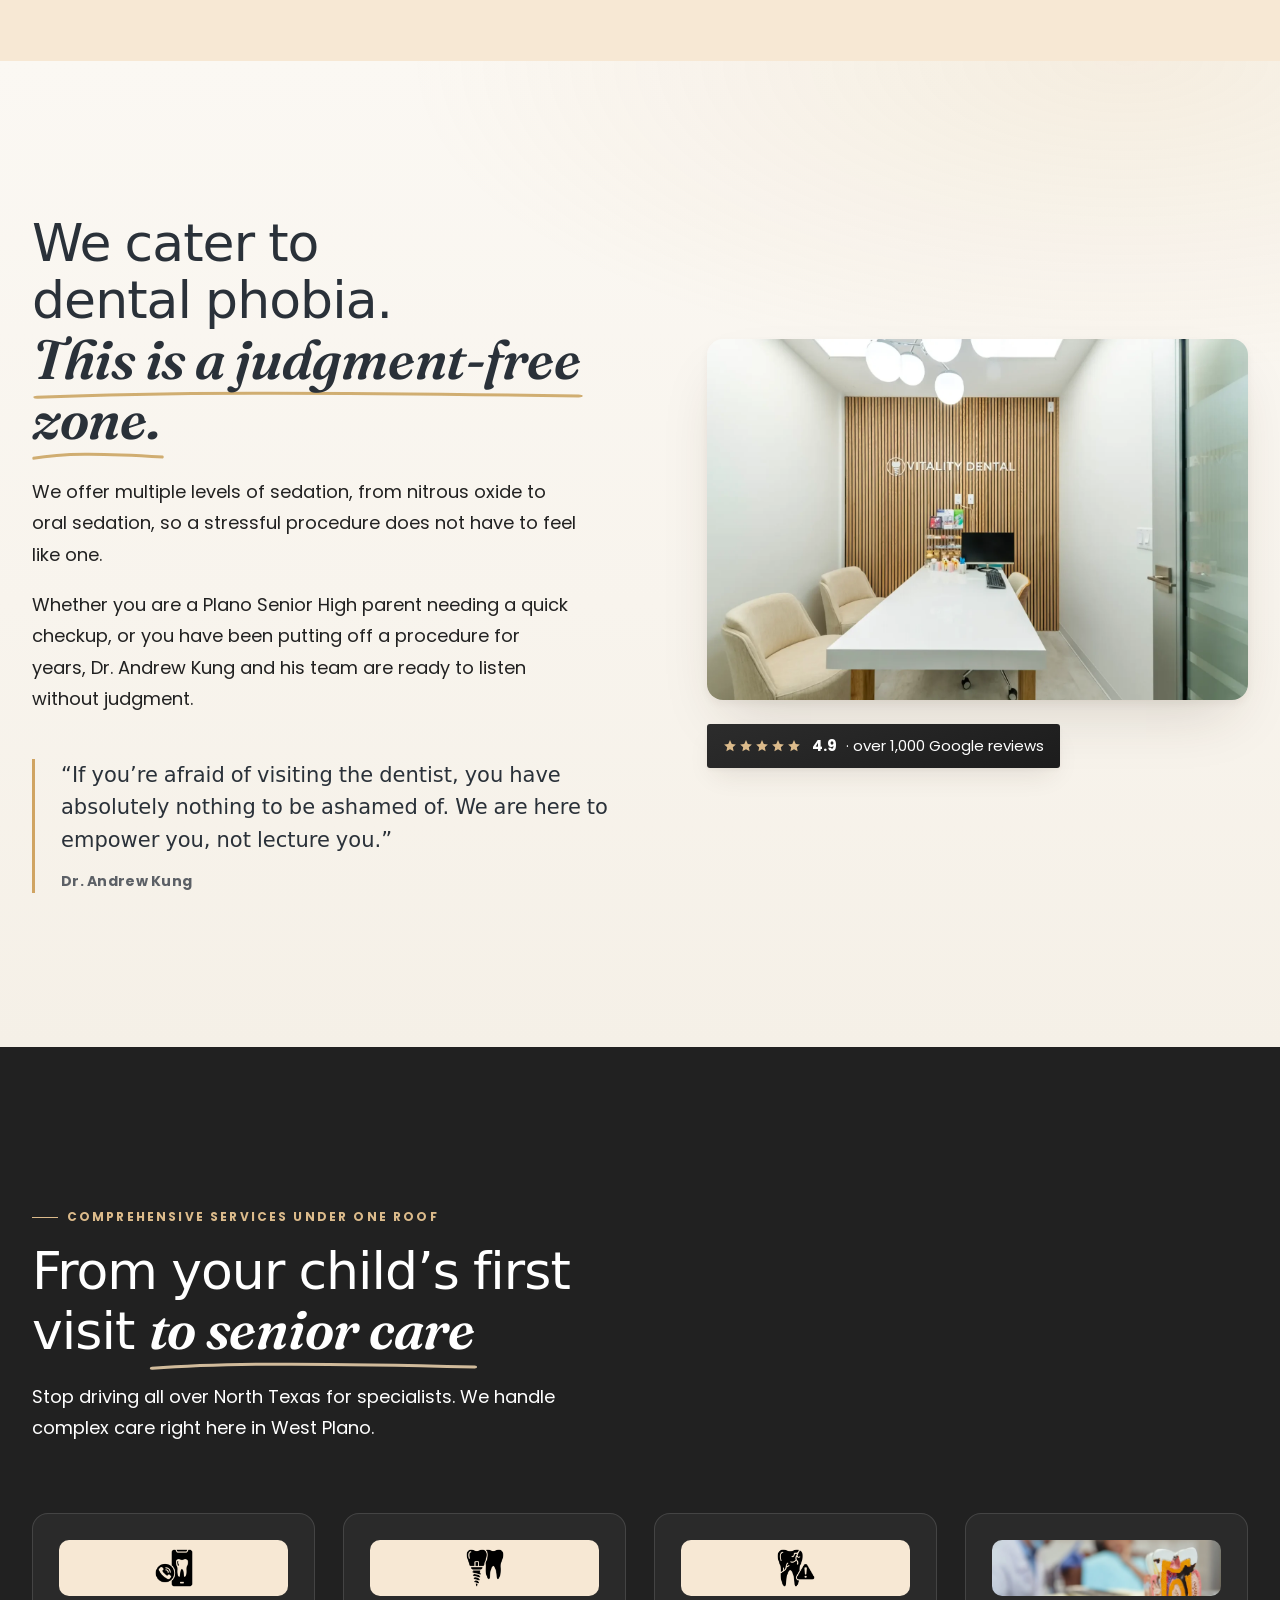
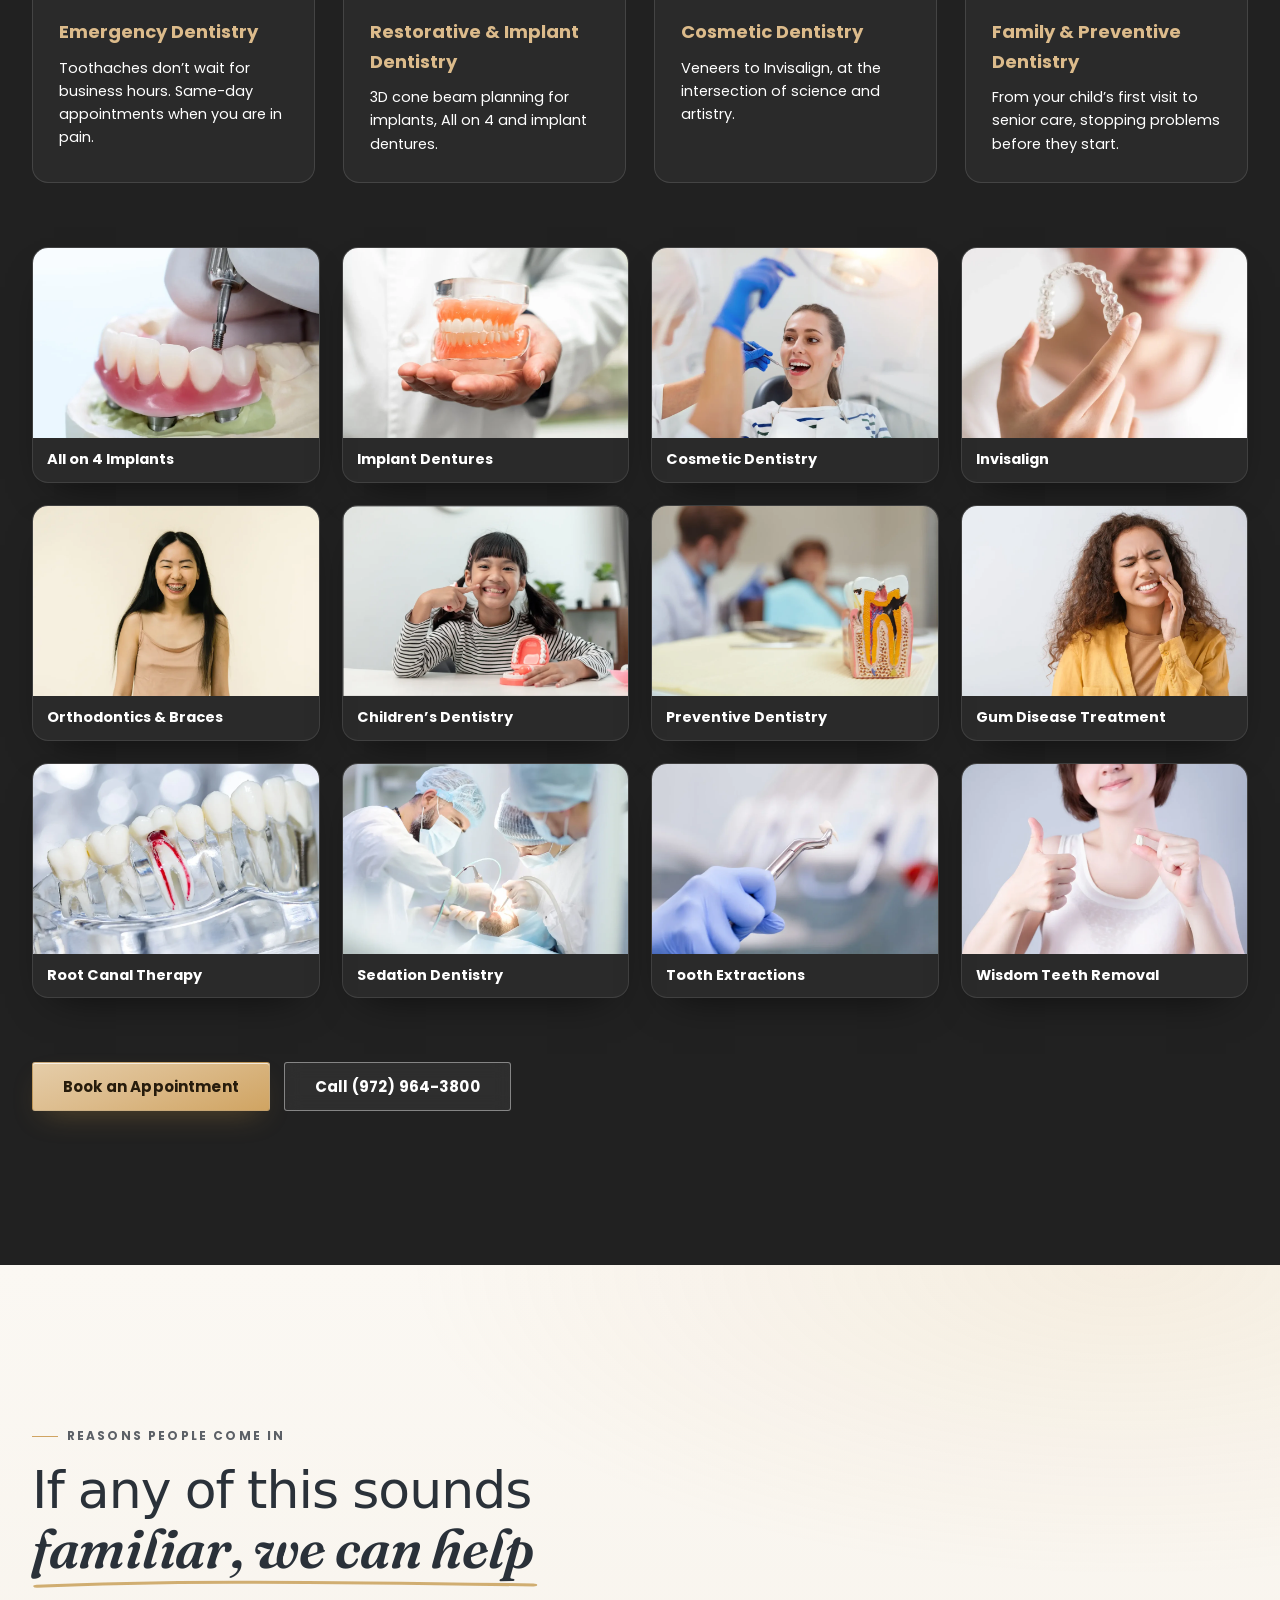
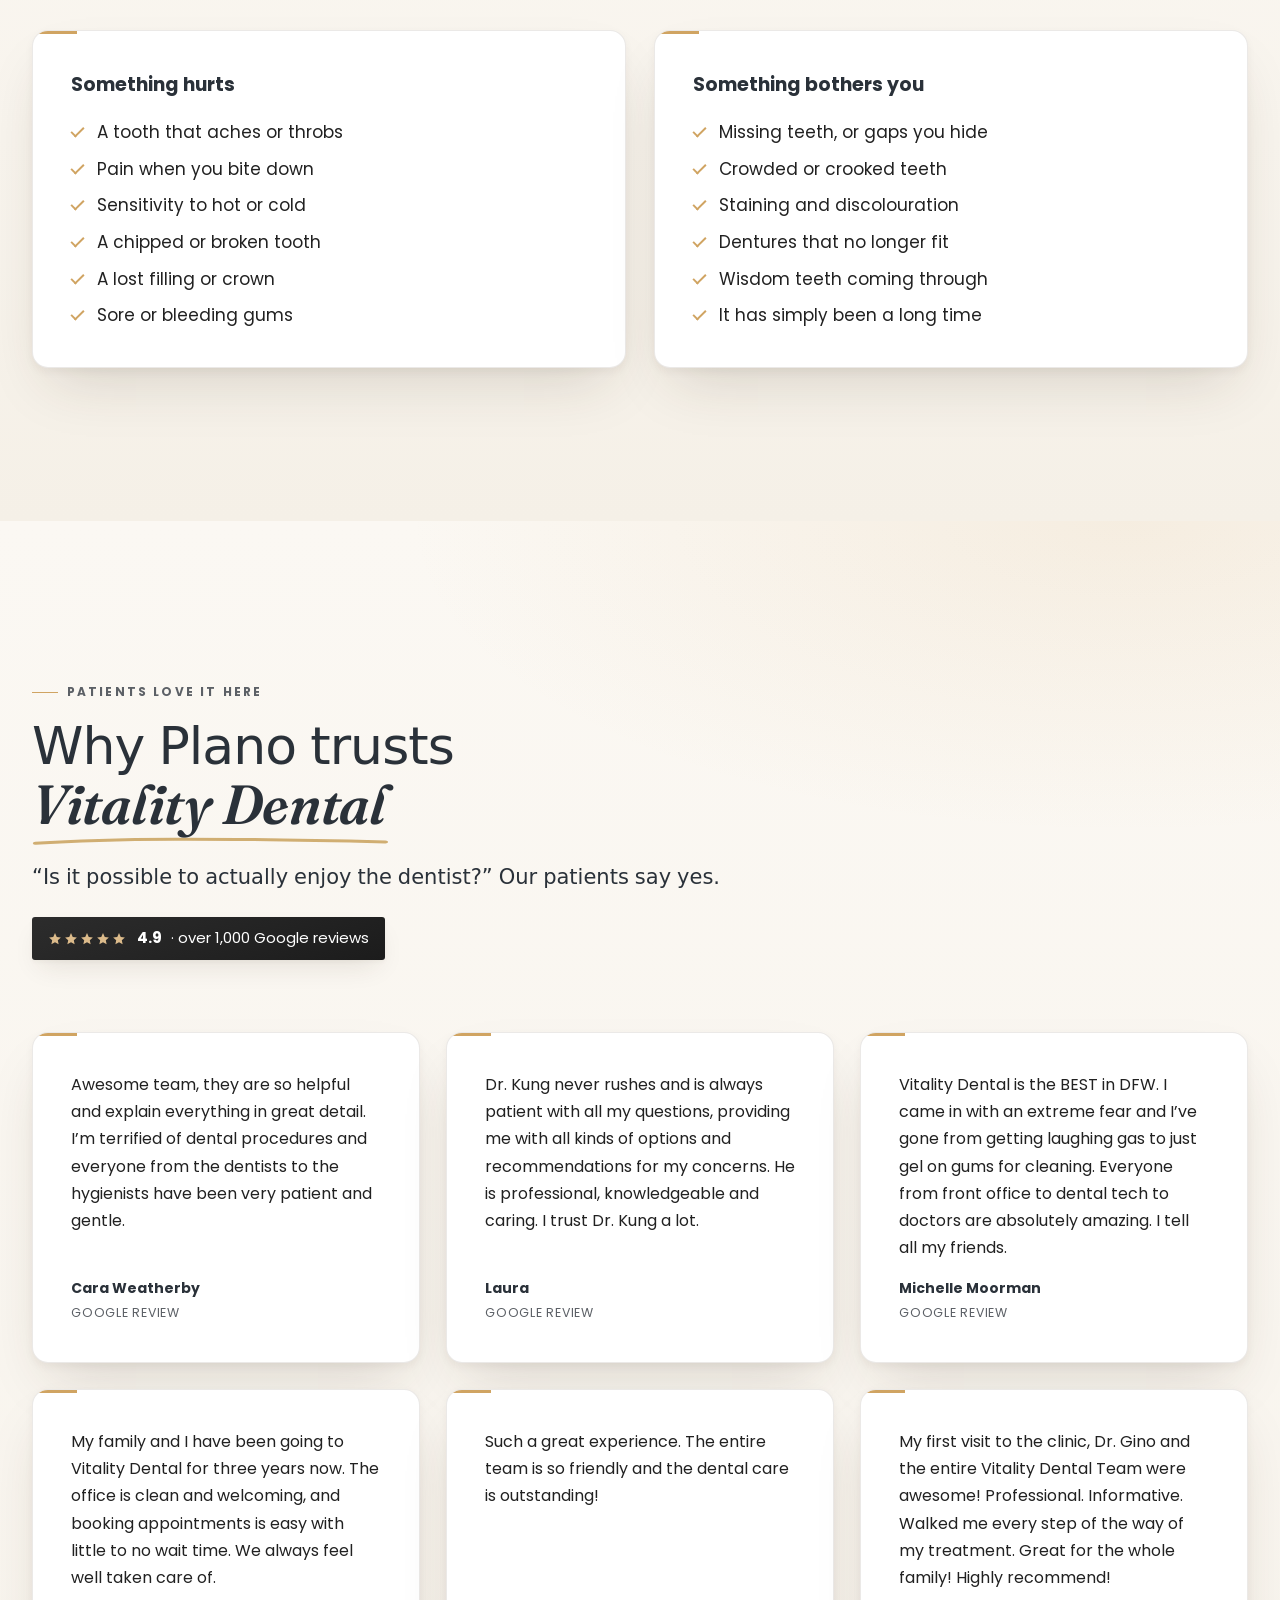
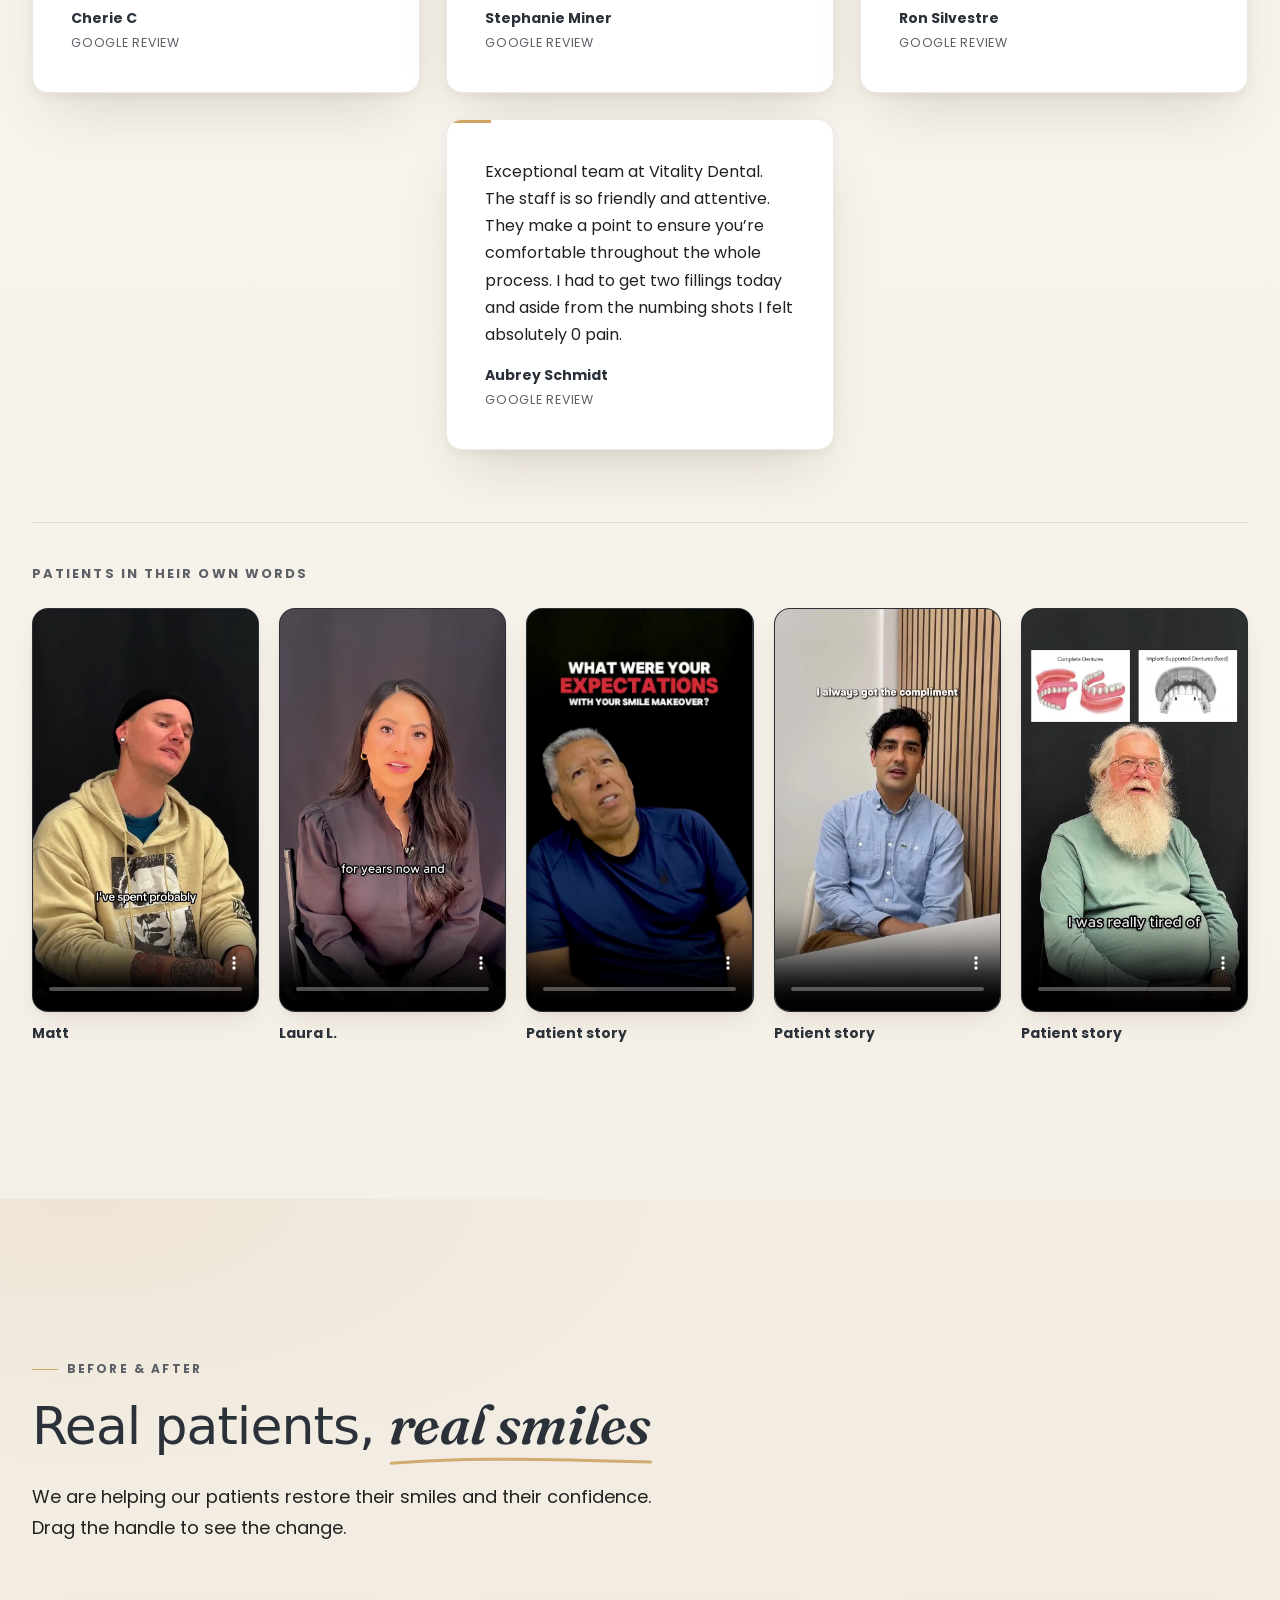
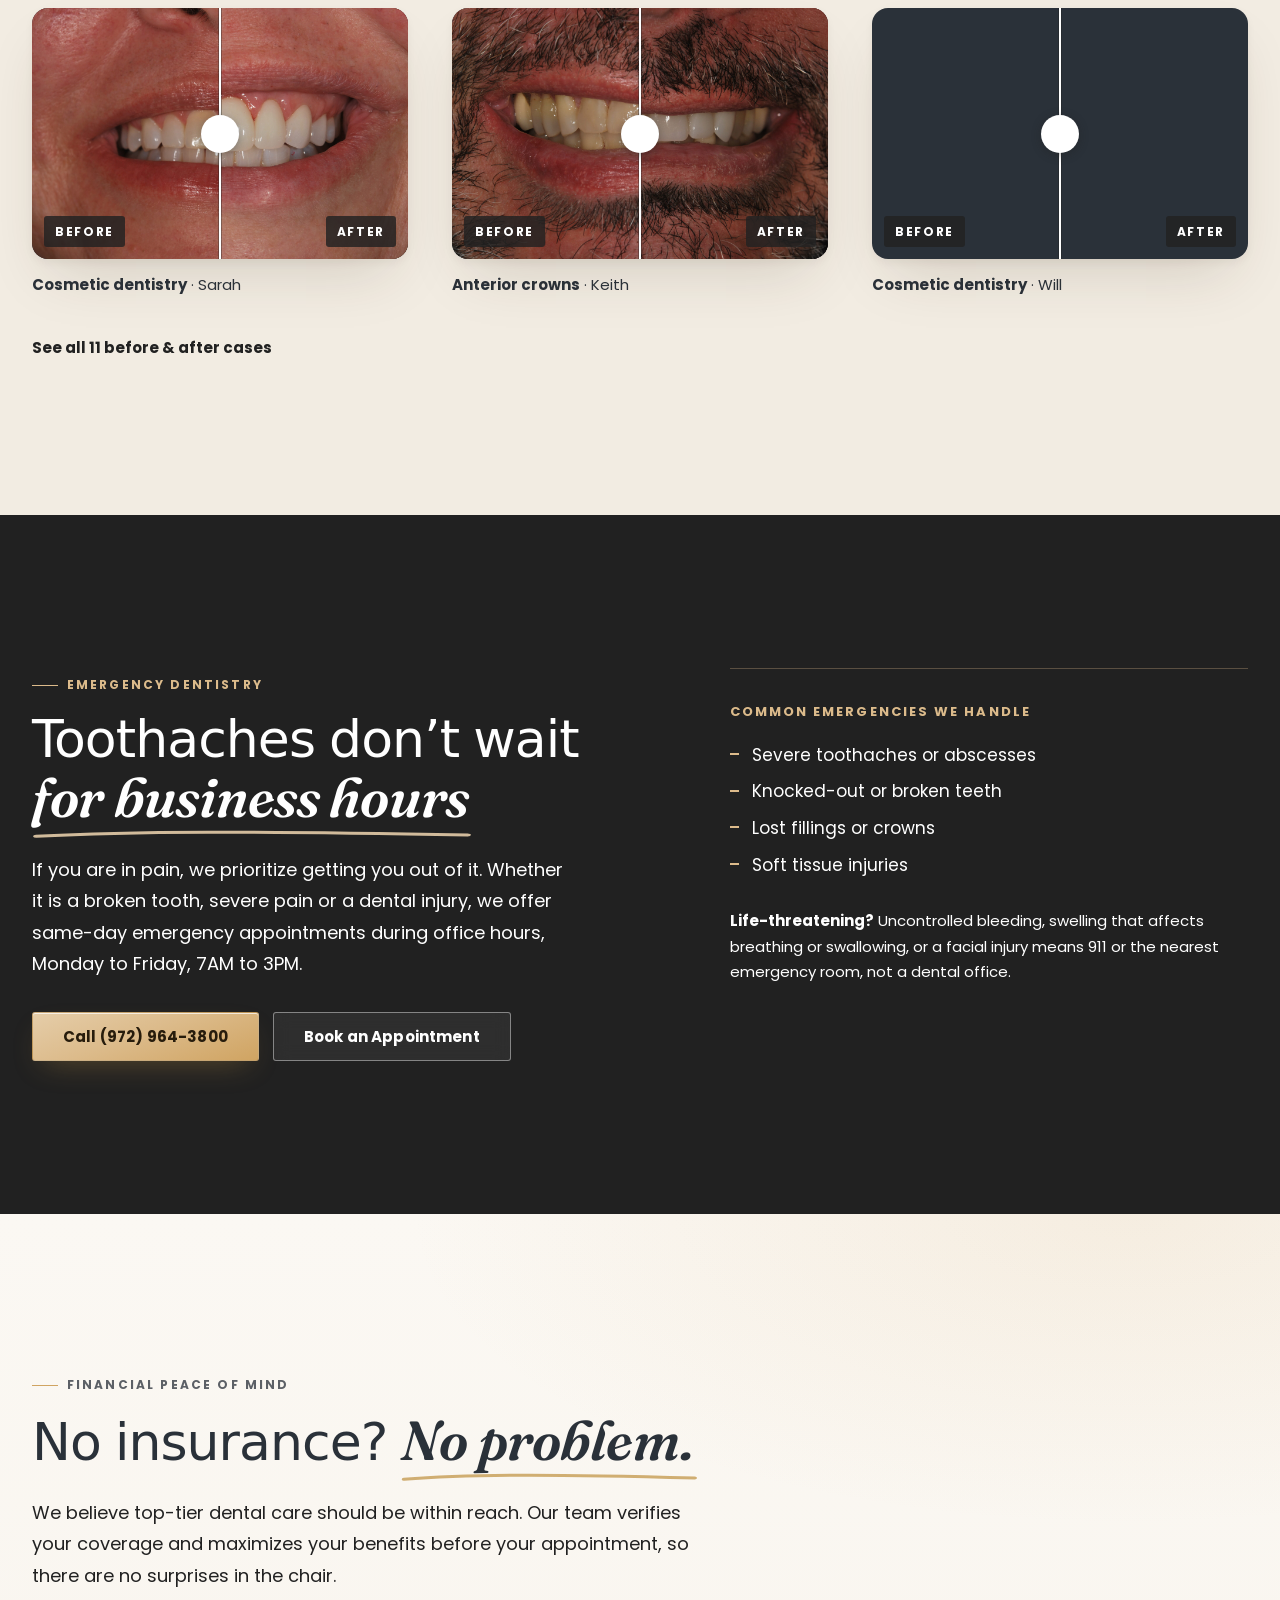
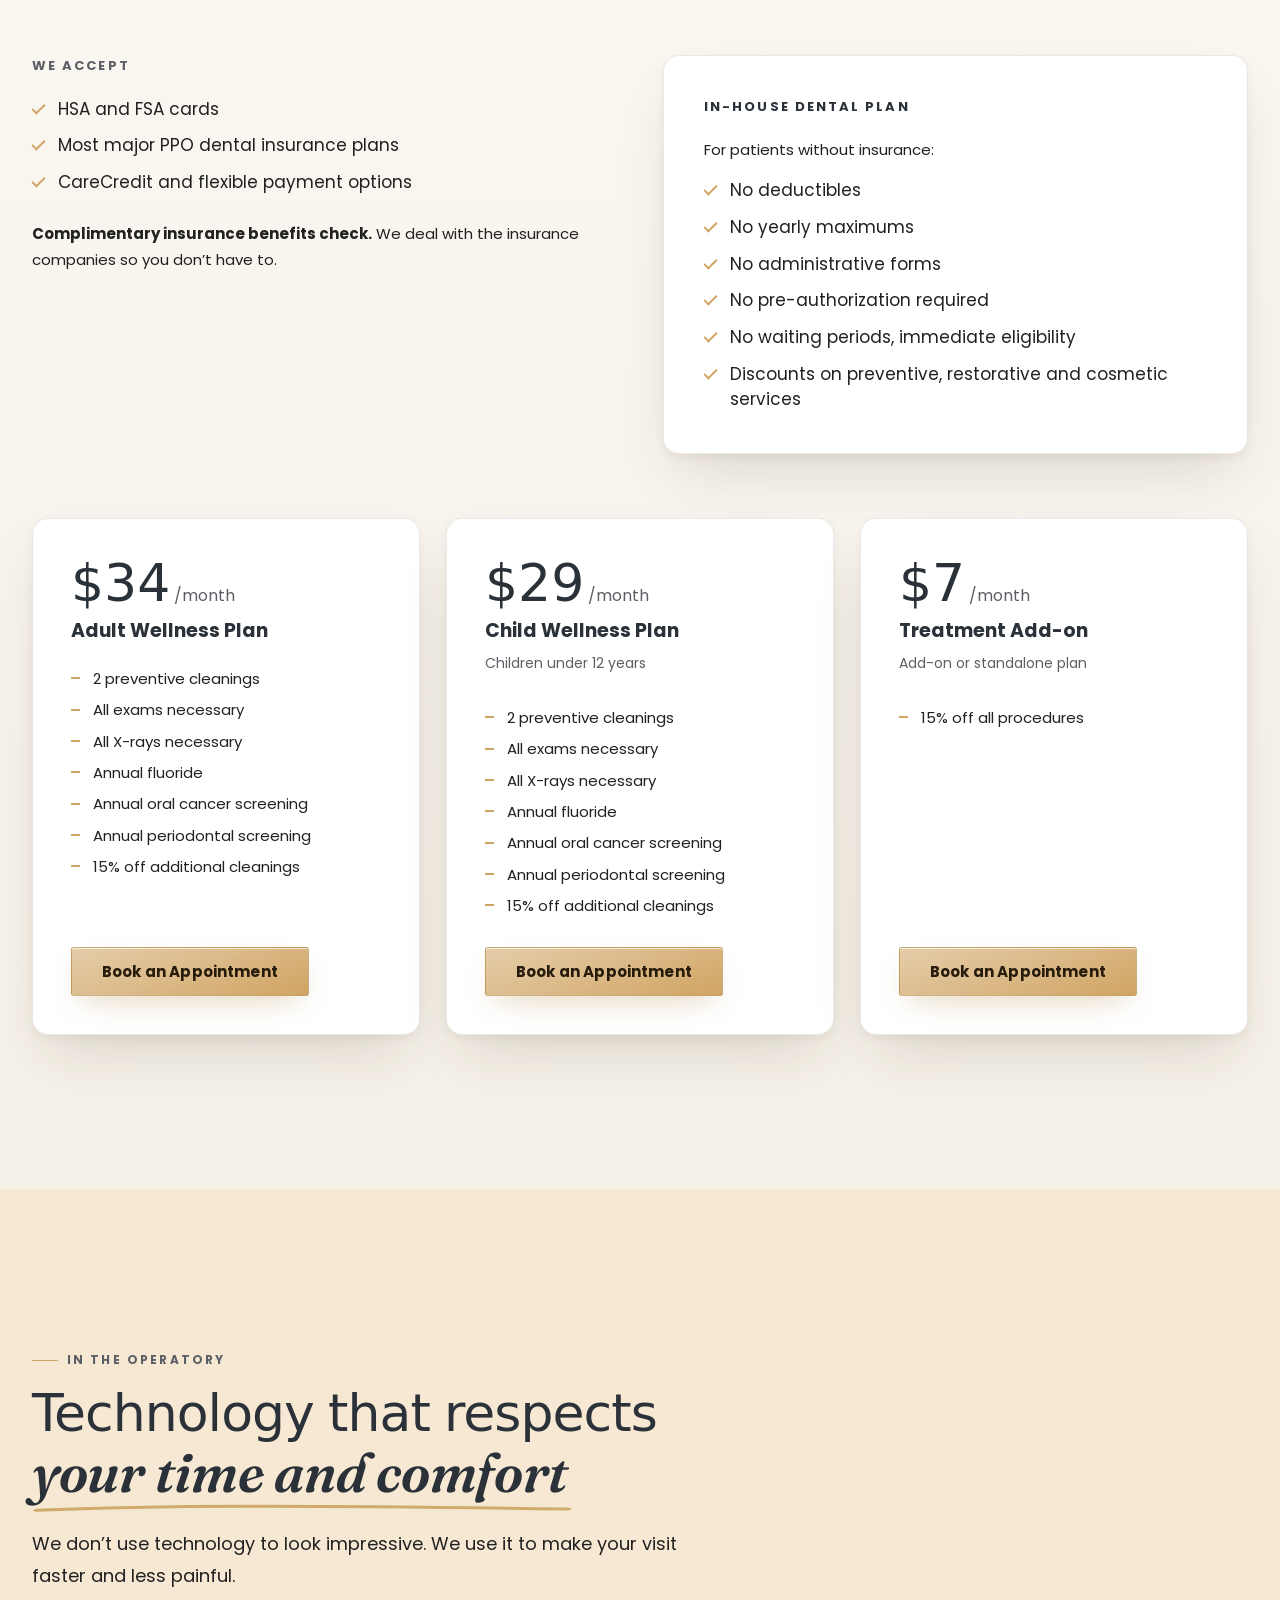
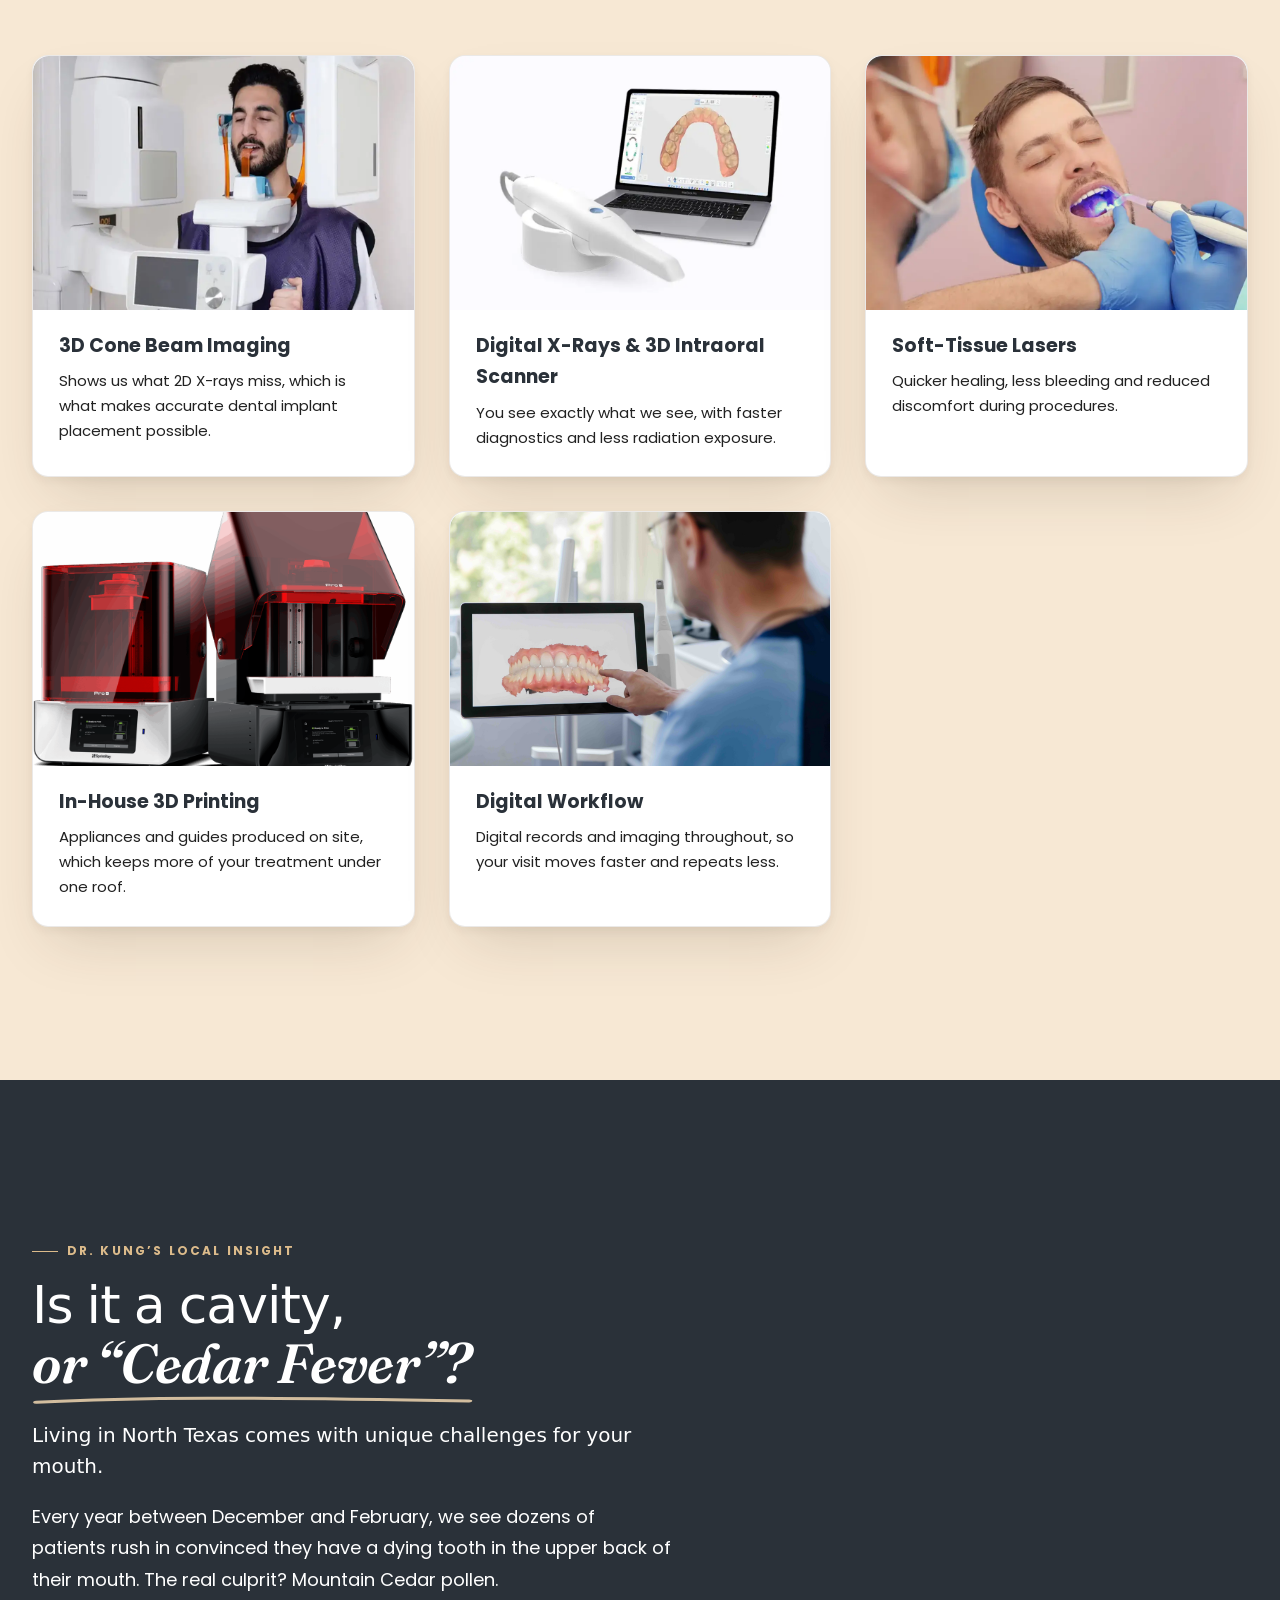
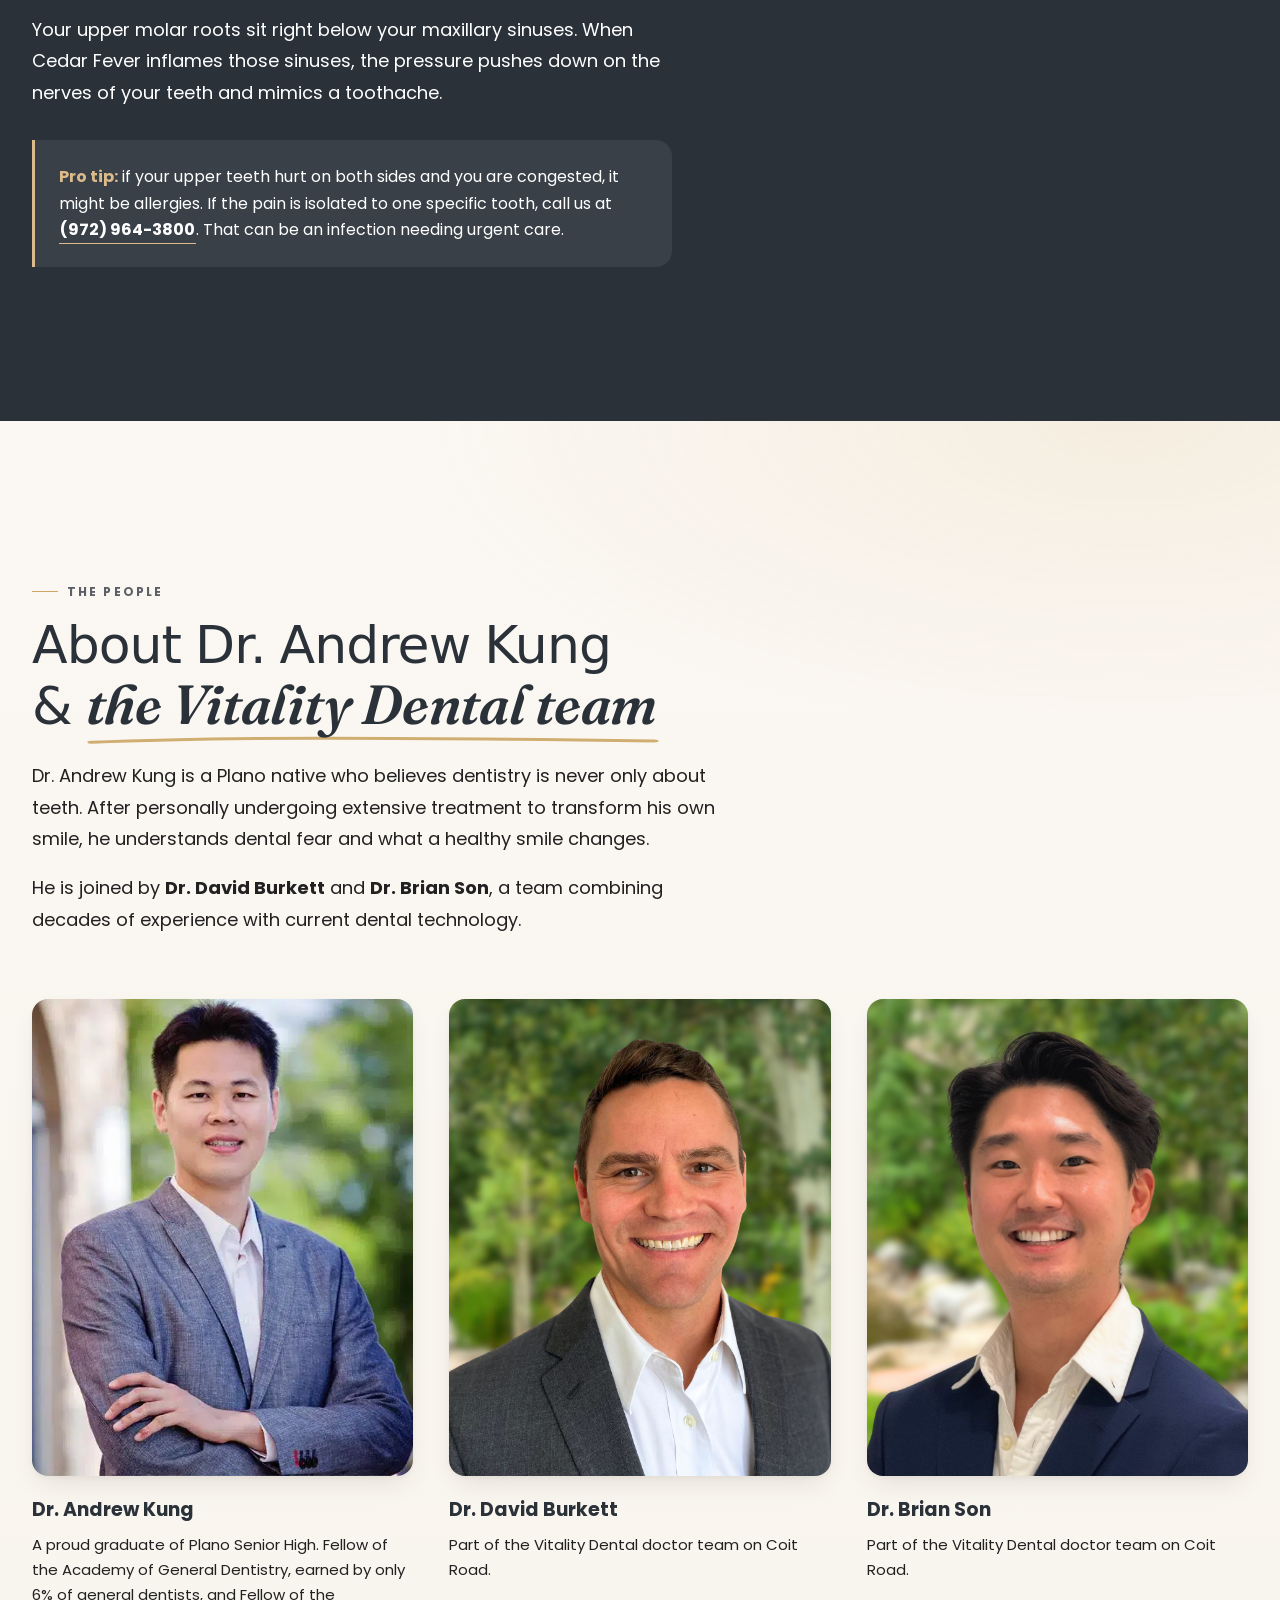
==== commit 2bc73f46: "Premium sweep: warm paper ground, layered depth, Fraunces display accent, directional hero scrim" ====
--- a/direction-1-warm/index.html
+++ b/direction-1-warm/index.html
@@ -426,7 +426,7 @@
       <!-- Their own section heading, restored as the eyebrow. The parity pass caught that it
            had been replaced wholesale by my line rather than kept alongside it. -->
       <p class="eyebrow eyebrow--gold">Comprehensive services under one roof</p>
-      <h2 id="services-h">From your child’s first visit <b>to senior care</b></h2>
+      <h2 id="services-h">From your child’s first visit <b>to&nbsp;senior care</b></h2>
       <p class="roster__intro">Stop driving all over North Texas for specialists. We handle complex care right here in West Plano.</p>
 
       <!-- 🔴 REBUILT 2026-08-03 FROM A LIVE RE-FETCH. Del: "mostly images and videos missing…
@@ -455,7 +455,14 @@
           <p>Veneers to Invisalign, at the intersection of science and artistry.</p>
         </li>
         <li class="pillar">
-          <img src="../shared/img/svc-preventive.webp" width="1024" height="683" alt="" loading="lazy" decoding="async">
+          <!-- 🔴 CLASSED, NOT LEFT TO THE SHARED RULE. The other three pillars are 512x512
+               line-art ICONS and the plate treatment (52px box, contain, cream backing) is
+               correct for them. This one is a 1024x683 PHOTOGRAPH, and the same rule
+               letterboxed it into a 52px square — a legible photo reduced to an illegible
+               grey smudge on a cream tile. Eyes-on caught it; no gate can, because the file
+               exists, the ratio is preserved and the alt text is right. A rule written for
+               one asset TYPE silently mangles another. -->
+          <img class="pillar__photo" src="../shared/img/svc-preventive.webp" width="1024" height="683" alt="" loading="lazy" decoding="async">
           <h3>Family &amp; Preventive Dentistry</h3>
           <p>From your child&rsquo;s first visit to senior care, stopping problems before they start.</p>
         </li>
@@ -764,7 +771,7 @@
       <div class="urgent__grid">
         <div class="reveal">
           <p class="eyebrow eyebrow--gold">Emergency dentistry</p>
-          <h2 id="urgent-h">Toothaches don&rsquo;t wait <b>for business hours</b></h2>
+          <h2 id="urgent-h">Toothaches don&rsquo;t wait <b>for&nbsp;business hours</b></h2>
           <p>If you are in pain, we prioritize getting you out of it. Whether it is a broken tooth, severe pain or a dental injury, we offer same-day emergency appointments during office hours, Monday to Friday, 7AM to 3PM.</p>
           <div class="urgent__cta">
             <a class="btn btn--primary" href="tel:+19729643800">Call (972)&nbsp;964-3800</a>
@@ -922,7 +929,7 @@
     <div class="wrap">
       <div class="insight__body reveal">
         <p class="eyebrow eyebrow--gold">Dr. Kung&rsquo;s local insight</p>
-        <h2 id="insight-h">Is it a cavity, <b>or &ldquo;Cedar Fever&rdquo;?</b></h2>
+        <h2 id="insight-h">Is it a cavity, <b>or&nbsp;&ldquo;Cedar Fever&rdquo;?</b></h2>
         <p class="insight__kicker">Living in North Texas comes with unique challenges for your mouth.</p>
         <p>Every year between December and February, we see dozens of patients rush in convinced they have a dying tooth in the upper back of their mouth. The real culprit? Mountain Cedar pollen.</p>
         <p>Your upper molar roots sit right below your maxillary sinuses. When Cedar Fever inflames those sinuses, the pressure pushes down on the nerves of your teeth and mimics a toothache.</p>
@@ -946,7 +953,16 @@
     <div class="wrap">
       <div class="team__head reveal">
         <p class="eyebrow">The people</p>
-        <h2 id="team-h">About Dr. Andrew Kung <b>&amp; the Vitality Dental team</b></h2>
+        <!-- 🔴 THE AMPERSAND MOVED OUT OF THE ACCENT, and the reason is worth keeping.
+             With `&amp;` inside the <b>, the accent's first line fragment was the single
+             character "&" — and the flourish, which now paints per line fragment, drew a
+             two-centimetre gold squiggle under one orphaned ampersand. It read as a
+             rendering fault, not as emphasis.
+             CSS cannot see this: no selector knows how many characters landed on a line.
+             The only reliable fix is to not START an accent on a word that can orphan. The
+             accent now begins at "the", which cannot be stranded alone because the phrase
+             that follows it always wraps with it. -->
+        <h2 id="team-h">About Dr. Andrew Kung &amp; <b>the&nbsp;Vitality Dental team</b></h2>
         <p>Dr. Andrew Kung is a Plano native who believes dentistry is never only about teeth. After personally undergoing extensive treatment to transform his own smile, he understands dental fear and what a healthy smile changes.</p>
         <p>He is joined by <b>Dr. David Burkett</b> and <b>Dr. Brian Son</b>, a team combining decades of experience with current dental technology.</p>
       </div>
--- a/direction-1-warm/style.css
+++ b/direction-1-warm/style.css
@@ -1249,3 +1249,744 @@
   .nav .btn .btn__long{display:none}
   .nav .btn::after{content:'Book'}
 }
+
+/* ████████████████████████████████████████████████████████████████████████████
+   PREMIUM UPLIFT — 5 SWEEPS  ·  2026-08-04
+   ────────────────────────────────────────────────────────────────────────────
+   Del: "it doesn't look premium enough", benchmarked against a competing build.
+
+   🔴 THE DIAGNOSIS WAS MEASURED, NOT FELT. Counting the depth signals in both
+   stylesheets:
+
+        signal            this build   the benchmark   ratio
+        box-shadow             3            63          21x
+        border-radius         14           117         8.4x
+        gradient               4            69          17x
+        backdrop-filter        0             6           —
+        transition            19            59         3.1x
+
+   That is the whole answer. This page was built to B13 MINIMALISM and executed it
+   correctly — hairline borders, flat fills, sharp corners, no depth. But minimalism
+   without MATERIAL does not read as restraint, it reads as unfinished. Luxury is not
+   the absence of decoration; it is the presence of substance: paper that is warm
+   rather than white, edges that catch light, type that has a voice, surfaces that sit
+   ABOVE their ground rather than being drawn onto it.
+
+   ⚠ WHAT IS DELIBERATELY *NOT* COPIED FROM THE BENCHMARK. It carries a phone number
+   this room has never verified ((972) 645-4100 — a FIFTH number in a client whose
+   number confusion is an open board item), a multilingual staffing claim this room
+   is holding pending a roster confirm, and patient avatars whose releases are an
+   open question. The VISUAL LANGUAGE is a fair thing to learn from. The CLAIMS are
+   not, and none of them crossed over.
+
+   ⚠ DEL'S SHARP-CORNER DIRECTIVE SURVIVES ("try using buttons that are not
+   rounded"). Buttons go to 3px, not to the benchmark's 999px pill. Sharp is a real
+   luxury register — it was never the problem. The problem was that nothing had
+   weight.
+   ████████████████████████████████████████████████████████████████████████████ */
+
+/* ============================================================================
+   SWEEP 1 · MATERIAL FOUNDATION — the ground everything else stands on
+   ============================================================================ */
+
+/* The display face. Self-hosted for the same reason Poppins is: a review link on
+   GitHub Pages must not depend on a third-party font CDN being reachable, and a
+   FOUT on the signature word is exactly where it would be most visible.
+   Latin subset only, 42.6KB — italic 600 is the single cut this design uses. */
+@font-face{
+  font-family:Fraunces;
+  src:url('../shared/fonts/fraunces-italic-600.woff2') format('woff2');
+  font-weight:600;font-style:italic;font-display:swap;
+}
+
+:root{
+  /* ---- Surfaces. The single highest-leverage change on the page. -------------
+     Pure #fff is a SCREEN colour; warm off-white is a PAPER colour, and every
+     premium print-derived identity in this category sits on paper. The cards then
+     stay pure white so they lift OFF the ground instead of dissolving into it —
+     white-on-white is why the old card grid read as a wireframe. */
+  --vd-paper:#fdfbf8;        /* the new "white" section ground */
+  --vd-paper-2:#f7f3ec;      /* replaces the COOL #f6f8fa alt band */
+  --vd-card:#ffffff;         /* cards only — always lighter than their ground */
+
+  /* ---- Shadow scale, WARM-TINTED. ------------------------------------------
+     Grey shadows on a warm ground read as dirt. These are mixed from the brand's
+     own bronze-black (58,44,26) so the page casts a warm shadow, the way objects
+     photographed in warm light do. Two layers each: a tight contact shadow that
+     defines the edge, and a wide soft one that gives the mass. */
+  --sh-1:0 1px 2px rgba(58,44,26,.05), 0 2px 8px rgba(58,44,26,.045);
+  --sh-2:0 2px 4px rgba(58,44,26,.04), 0 12px 28px -8px rgba(58,44,26,.12);
+  --sh-3:0 4px 8px rgba(58,44,26,.05), 0 28px 56px -18px rgba(58,44,26,.17);
+  --sh-4:0 8px 18px rgba(58,44,26,.06), 0 48px 88px -26px rgba(58,44,26,.24);
+  --sh-gold:0 12px 30px -12px rgba(176,132,62,.45);
+  --sh-inset:inset 0 1px 0 rgba(255,255,255,.7);
+
+  /* ---- Radius scale. Buttons stay effectively square (Del). ---------------- */
+  --r-1:3px;    /* buttons, chips, tags */
+  --r-2:10px;   /* form fields, small media, badges */
+  --r-3:16px;   /* cards, panels */
+  --r-4:24px;   /* large media, feature panels */
+
+  /* ---- Hairlines. The old --vd-line is a flat warm grey; these carry a tint so
+     an edge reads as a fold in paper rather than a drawn box. */
+  --vd-hair:rgba(58,44,26,.10);
+  --vd-hair-strong:rgba(58,44,26,.16);
+  --vd-hair-gold:rgba(176,132,62,.30);
+
+  --ease:cubic-bezier(.2,.8,.2,1);
+
+  /* Wider measure. 1100px on a 1920 screen is why this page felt like a template:
+     the content column was narrower than the browser chrome around it. */
+  --wrap:1280px;
+}
+
+/* The ground itself. A single very soft gold wash in the upper right — the same
+   trick a photographer uses to keep a white backdrop from going dead. It is under
+   every section that does not set its own background, and it is subtle enough that
+   you notice its ABSENCE, not its presence. */
+/* 🔴 REWRITTEN AFTER RUNG-1 KILLED THE FIRST VERSION. I originally put the warm
+   wash on `body` with `background-attachment:fixed`, copying the benchmark. Then I
+   counted: SIXTEEN sections on this page set their own opaque background. The body
+   is covered edge to edge, top to bottom — the wash was painting underneath opaque
+   paint and was visible precisely nowhere, while `fixed` bought a full-viewport
+   repaint on every scroll frame (and is silently ignored on iOS Safari anyway).
+   Decoration that cannot be seen is not restraint, it is cost with no benefit.
+   ▶ WHY I DID NOT CATCH IT BY LOOKING: the page looked right, because the paper
+   colour was ALSO being set correctly by the section rules. The wash's absence is
+   invisible when the fallback is the thing you wanted anyway. You cannot see a
+   missing subtlety; you can only count the thing covering it.
+   The wash now lives ON the paper sections, where there is nothing above it. */
+body{background:var(--vd-paper)}
+.accred,.calm,.proof,.money,.team,.faq,.cond{
+  background:
+    radial-gradient(1200px 520px at 88% 0%, rgba(208,164,98,.13), transparent 60%),
+    linear-gradient(180deg,#fbf8f3 0%, var(--vd-paper) 55%, #f5f0e7 100%);
+}
+.ba-sec,.edu,.local{
+  background:
+    radial-gradient(1000px 460px at 6% 0%, rgba(208,164,98,.10), transparent 58%),
+    var(--vd-paper-2);
+}
+
+/* ⚠ THE FLAT-FILL VERSION OF THESE RULES USED TO LIVE HERE AND HAS BEEN DELETED,
+   NOT LEFT IN PLACE. Moving the wash up into the section rules (above) left this
+   block sitting LATER in the file at the same (0,1,0) specificity — so it silently
+   overrode the gradients with flat paint and re-created, within one edit, the exact
+   defect I had just written a paragraph about. Caught by re-reading the file order
+   instead of trusting the edit.
+   ▶ That is twice in this sweep that appending a layer at the end of a stylesheet
+   beat something it was never meant to touch. Source order is the whole cascade
+   when specificity ties, and an "override layer" has no way to know what it is
+   standing on. */
+
+/* ============================================================================
+   SWEEP 2 · ELEVATION — every card, panel and photograph gets mass
+   ============================================================================ */
+
+/* ---- The card family. One recipe, applied everywhere, which is what makes a
+   page read as DESIGNED rather than assembled: pure white above warm paper, a
+   hairline that only just exists, a soft warm shadow, and a real corner radius. */
+.rev__card,
+.tier,
+.cond__card,
+.edu__card,
+.tech__card,
+.money__col--plan,
+.team__local,
+.book__form,
+.accred__type{
+  background:var(--vd-card);
+  border:1px solid var(--vd-hair);
+  border-radius:var(--r-3);
+  box-shadow:var(--sh-2);
+  transition:transform 320ms var(--ease),box-shadow 320ms var(--ease);
+}
+@media (prefers-reduced-motion:reduce){
+  .rev__card,.tier,.cond__card,.edu__card,.tech__card,
+  .money__col--plan,.team__local,.book__form,.accred__type{transition:none}
+}
+
+/* The gold top-rule on review + condition cards was a 3px slab sitting on a square
+   corner, which is precisely the detail that read as "bootstrap panel". It becomes
+   a short inset rule that starts where the padding starts. */
+.rev__card,.cond__card{border-top:1px solid var(--vd-hair);position:relative;overflow:hidden}
+.rev__card::before,.cond__card::before{
+  content:'';position:absolute;left:0;top:0;height:3px;width:64px;
+  background:linear-gradient(90deg,var(--vd-gold-deep),rgba(208,164,98,0));
+}
+
+/* Cards that the visitor can act on lift toward the cursor. The ones that are
+   purely informational do not — motion that promises interactivity and delivers
+   none is worse than no motion. */
+.tier:hover,.edu__card:hover,.tech__card:hover{
+  transform:translateY(-4px);box-shadow:var(--sh-3);
+}
+
+/* ---- Photography. Every image on the page was a hard-cornered rectangle butted
+   against the layout. Radius + a soft shadow is what makes a photo read as a
+   PRINT sitting on the page rather than a hole cut into it. */
+.calm__media img,
+.pivot__media img,
+.tech__card img,
+.edu__card img,
+.svc__card img,
+.doc img,
+.vids__row video{
+  border-radius:var(--r-3);
+}
+.calm__media img,.pivot__media img{box-shadow:var(--sh-3)}
+.doc img{box-shadow:var(--sh-2)}
+/* Cards clip their own media, so the image corners inside them square up again to
+   sit flush with the card's inner edge — a rounded image inside a rounded card at
+   the same radius produces a visible double-curve. */
+.edu__card img,.tech__card img{border-radius:var(--r-3) var(--r-3) 0 0}
+.tech__card{overflow:hidden;padding-bottom:clamp(20px,2.4vw,26px)}
+.tech__card h3,.tech__card p{padding-inline:clamp(20px,2.4vw,26px)}
+.tech__card img{margin-bottom:clamp(16px,2vw,20px)}
+.edu__card{overflow:hidden}
+
+/* Service tiles on the dark band — glass rather than a wire outline. */
+.svc__card a{
+  border:1px solid rgba(255,255,255,.10);border-radius:var(--r-3);overflow:hidden;
+  background:rgba(255,255,255,.045);
+  box-shadow:0 18px 40px -22px rgba(0,0,0,.7);
+}
+.svc__card a:hover{
+  border-color:var(--vd-hair-gold);background:rgba(255,255,255,.08);
+  box-shadow:0 26px 54px -22px rgba(0,0,0,.85);
+}
+.svc__card img{border-radius:0}
+.pillar{border:1px solid rgba(255,255,255,.12);border-radius:var(--r-3);background:rgba(255,255,255,.045)}
+.pillar img{border-radius:var(--r-2)}
+
+/* Dark panels get depth too — a dark box with no shadow on a dark band is just a
+   colour change. */
+.local__card,.insight__tip{border-radius:var(--r-3)}
+.local__card{box-shadow:var(--sh-4)}
+.insight__tip{border-radius:0 var(--r-3) var(--r-3) 0}
+.local__areas li{border-radius:var(--r-1);border-color:var(--vd-hair);background:var(--vd-card);box-shadow:var(--sh-1)}
+.vids__row video{border-color:var(--vd-hair);box-shadow:var(--sh-2)}
+.ba__frame{border-radius:var(--r-3);box-shadow:var(--sh-3)}
+.book__form{color:var(--vd-ink)}
+.field input,.field select{border-radius:var(--r-2);border-color:#c9c1b4;box-shadow:var(--sh-inset)}
+.book__demo{border-radius:0 var(--r-1) var(--r-1) 0}
+
+/* ============================================================================
+   SWEEP 3 · SIGNATURE — the one thing you remember about this page
+   ============================================================================ */
+
+/* THE MOVE: the emphasised phrase in every headline leaves Poppins entirely and is
+   set in Fraunces italic, with a hand-drawn gold flourish beneath it. It gives the
+   page a VOICE — one warm, human, slightly imperfect gesture repeated at every
+   turn, against an otherwise disciplined geometric sans.
+   ⚠ The flourish sits BELOW the baseline rather than behind the glyphs. The
+   benchmark paints its version at z-index:-1 behind the text; that works only
+   while no ancestor creates a stacking context, and this page has several. Sitting
+   it under the descenders is unconditionally safe and reads the same. */
+.hero h1 .em,
+.lede h2 b,.calm h2 b,.roster h2 b,.steps h2 b,.cond h2 b,.edu h2 b,
+.proof h2 b,.ba-sec h2 b,.money h2 b,.tech h2 b,.team h2 b,.local h2 b,
+.faq h2 b,.urgent h2 b,.insight h2 b,.book h2 b{
+  font-family:Fraunces,Georgia,'Times New Roman',serif;
+  font-style:italic;font-weight:600;
+  letter-spacing:-.005em;
+  position:relative;
+  /* Fraunces sits optically smaller than Poppins at the same em, and its italic
+     leans out of its own box on the right. Both corrected here rather than by
+     nudging each heading. */
+  font-size:1.06em;padding-right:.06em;
+}
+/* 🔴 THE FLOURISH IS A BACKGROUND, NOT A PSEUDO-ELEMENT — AND THAT IS A CORRECTION.
+   My first pass drew it with an absolutely-positioned ::after, which is what the
+   benchmark does. It was wrong here and eyes-on caught it in one screenshot: the
+   hero accent "Where You Can Finally Relax" wraps to TWO lines, and an absolutely
+   positioned child of a multi-line INLINE box resolves against the union of its
+   line boxes — so the flourish drew once, under the last line only, at the wrong
+   width. It looked like a rendering fault.
+   `background` + `box-decoration-break:clone` paints the image on EVERY line
+   fragment, which is the only technique that survives an unknown wrap point. The
+   benchmark never hit this because its accent is `white-space:nowrap` and always
+   one line — a constraint I did not want, because forcing nowrap on a phone is how
+   a headline overflows the viewport. */
+.hero h1 .em,
+.lede h2 b,.calm h2 b,.roster h2 b,.steps h2 b,.cond h2 b,.edu h2 b,
+.proof h2 b,.ba-sec h2 b,.money h2 b,.tech h2 b,.team h2 b,.local h2 b,
+.faq h2 b,.urgent h2 b,.insight h2 b,.book h2 b{
+  background:url("data:image/svg+xml,%3Csvg xmlns='http://www.w3.org/2000/svg' viewBox='0 0 300 18' preserveAspectRatio='none'%3E%3Cpath d='M3 12.5 C 68 4.5, 152 4.5, 297 10.5' stroke='%23c9a15c' stroke-width='4.5' fill='none' stroke-linecap='round' opacity='.85'/%3E%3C/svg%3E") no-repeat left bottom/100% .22em;
+  padding-bottom:.16em;
+  -webkit-box-decoration-break:clone;box-decoration-break:clone;
+}
+/* On the dark bands the flourish needs the lighter gold to stay visible. */
+.roster h2 b,.urgent h2 b,.insight h2 b,.book h2 b{
+  background-image:url("data:image/svg+xml,%3Csvg xmlns='http://www.w3.org/2000/svg' viewBox='0 0 300 18' preserveAspectRatio='none'%3E%3Cpath d='M3 12.5 C 68 4.5, 152 4.5, 297 10.5' stroke='%23e5cda9' stroke-width='4.5' fill='none' stroke-linecap='round' opacity='.9'/%3E%3C/svg%3E");
+}
+/* The hero accent sits on video, so its flourish is the brightest gold available. */
+.hero h1 .em{
+  background-image:url("data:image/svg+xml,%3Csvg xmlns='http://www.w3.org/2000/svg' viewBox='0 0 300 18' preserveAspectRatio='none'%3E%3Cpath d='M3 12.5 C 68 4.5, 152 4.5, 297 10.5' stroke='%23e8cfa4' stroke-width='4.5' fill='none' stroke-linecap='round' opacity='.95'/%3E%3C/svg%3E");
+}
+/* A long italic phrase must be allowed to wrap on a phone rather than overflow. */
+@media (max-width:640px){
+  .hero h1 .em{font-size:1.04em}
+}
+
+/* ---- The scrim becomes DIRECTIONAL, and the footage gets its colour back. ----
+   🔴 The single biggest "cheap" tell in the hero was not the type — it was the
+   picture. A flat top-to-bottom scrim darkens the ENTIRE frame evenly, so the one
+   thing worth showing (their real, bright, plant-filled operatory on the right)
+   was being greyed out to protect text that only occupies the left third. The
+   result read as a washed-out stock plate.
+   Two fixes, both cheap: the scrim now runs on a DIAGONAL — heavy where the copy
+   sits, opening up over the room — and the video carries a small saturation and
+   contrast lift so warm wood and greenery read as warm wood and greenery.
+   ⚠ CONTRAST IS NOT WEAKENED WHERE IT MATTERS. The left-hand stops are DEEPER
+   than the old flat curve (.62/.80/.90 against .12/.58/.78), so every measured
+   text band sits on more scrim than before, not less. The opening-up happens only
+   past 62% of the width, where no text exists at any viewport. */
+.hero__video{filter:saturate(1.10) contrast(1.05) brightness(1.02)}
+
+/* 🔴 THIS RULE IS MEDIA-SCOPED AND THAT SCOPE IS LOAD-BEARING — I nearly shipped it
+   without one. The mobile hero scrim is a CMQA-HIGH fix that lives EARLIER in this
+   file (`@media (max-width:900px)`, measured eyebrow 2.47:1 -> 5.31:1). A media
+   query contributes NOTHING to specificity, so an unguarded `.hero__scrim` written
+   later would have beaten it at EVERY width and silently reverted a WCAG AA failure
+   that took a cross-vendor review to find in the first place.
+   ▶ The general trap, worth stating plainly: appending an "override layer" at the
+   end of a stylesheet quietly outranks every earlier media query at the same
+   specificity. Later-in-file wins, and `@media` does not protect anything. */
+@media (min-width:901px){
+  .hero__scrim{
+    background:
+      linear-gradient(102deg,
+        rgba(20,18,16,.90) 0%,
+        rgba(20,18,16,.86) 30%,
+        rgba(20,18,16,.62) 58%,
+        rgba(20,18,16,.30) 78%,
+        rgba(20,18,16,.34) 100%),
+      linear-gradient(180deg,
+        rgba(20,18,16,.30) 0%,
+        rgba(20,18,16,0) 26%,
+        rgba(20,18,16,0) 62%,
+        rgba(20,18,16,.42) 100%);
+  }
+}
+/* Mobile keeps its own, DEEPER curve. The hero is shorter and the text sits nearer
+   the top, so the copy band cannot rely on a diagonal — it gets a near-flat heavy
+   wash with only the far edge opening up. Every stop here is at or above the
+   measured mobile curve it replaces (.52/.74/.84/.90). */
+@media (max-width:900px){
+  .hero__scrim{
+    background:
+      linear-gradient(160deg,
+        rgba(20,18,16,.62) 0%,
+        rgba(20,18,16,.78) 34%,
+        rgba(20,18,16,.86) 66%,
+        rgba(20,18,16,.92) 100%),
+      linear-gradient(90deg,
+        rgba(20,18,16,.28) 0%,
+        rgba(20,18,16,0) 70%);
+  }
+}
+
+/* ---- Glass header. The flat ink slab is replaced by the brand ink at 88% with a
+   real backdrop blur, so the video and the cream divider register faintly through
+   it as the page moves. This is the single most "expensive-looking" cheap effect
+   available, and the page had none of it. */
+.site-head{
+  background:linear-gradient(180deg,rgba(24,24,24,.94),rgba(20,20,20,.86));
+  -webkit-backdrop-filter:saturate(150%) blur(14px);
+  backdrop-filter:saturate(150%) blur(14px);
+  border-bottom:1px solid rgba(220,187,139,.16);
+  box-shadow:0 1px 0 rgba(255,255,255,.04), 0 18px 44px -30px rgba(0,0,0,.9);
+}
+/* @supports guard: without backdrop-filter the translucent fill would let hero
+   video show through at full strength behind the nav. Opaque fallback first. */
+@supports not ((backdrop-filter:blur(1px)) or (-webkit-backdrop-filter:blur(1px))){
+  .site-head{background:var(--vd-ink)}
+}
+
+/* ---- The utility bar gains a hairline of gold light along its base. */
+.emerg{
+  background:linear-gradient(180deg,#1a1a1a,#141414);
+  border-bottom:1px solid rgba(220,187,139,.28);
+}
+
+/* ---- Buttons. Still square (3px reads as "sharp with the corner knocked off",
+   not as a pill), but now they are OBJECTS: a gradient fill so the surface has a
+   direction, a warm shadow so they sit above the page, and a real lift on hover
+   with an eased curve rather than a linear nudge. */
+.btn{
+  border-radius:var(--r-1);
+  padding:16px 30px;
+  transition:transform 260ms var(--ease),box-shadow 260ms var(--ease),
+             background-color 260ms var(--ease),background-image 260ms var(--ease),
+             border-color 260ms var(--ease),color 260ms var(--ease);
+}
+@media (prefers-reduced-motion:reduce){.btn{transition:none}}
+.btn--primary{
+  background-image:linear-gradient(160deg,var(--vd-gold-light) 0%,var(--vd-gold) 46%,var(--vd-gold-deep) 100%);
+  box-shadow:var(--sh-gold),var(--sh-inset);
+  border-color:rgba(122,90,38,.22);
+}
+/* Contrast holds across the whole ramp: ink #271c0c measures 9.5:1 on the lightest
+   stop (#e5cda9) and 6.1:1 on the darkest (#d0a462) — both clear of the 4.5:1 bar,
+   which is why the gradient runs light-to-deep rather than deep-to-light. */
+.btn--primary:hover{
+  background-image:linear-gradient(160deg,#efdcc0 0%,var(--vd-gold-light) 46%,var(--vd-gold) 100%);
+  transform:translateY(-3px);
+  box-shadow:0 20px 44px -14px rgba(176,132,62,.6),var(--sh-inset);
+}
+.btn--primary:active{transform:translateY(-1px)}
+.btn--ghost{
+  border-color:rgba(255,255,255,.42);
+  background:rgba(255,255,255,.06);
+  -webkit-backdrop-filter:blur(8px);backdrop-filter:blur(8px);
+}
+.btn--ghost:hover{
+  border-color:var(--vd-white);background:rgba(255,255,255,.14);
+  transform:translateY(-3px);box-shadow:0 18px 38px -18px rgba(0,0,0,.6);
+}
+.btn--ghost:active{transform:translateY(-1px)}
+
+/* ---- Hero proof strip becomes a row of glass chips. It was four bare text items
+   separated by dots — informationally right, materially nothing. */
+.hero__proof{gap:.6rem}
+.hero__proof li{
+  background:rgba(255,255,255,.10);
+  border:1px solid rgba(255,255,255,.20);
+  -webkit-backdrop-filter:blur(10px);backdrop-filter:blur(10px);
+  border-radius:var(--r-1);
+  padding:8px 14px;
+  box-shadow:0 8px 22px -14px rgba(0,0,0,.8);
+}
+/* The dot separators existed to divide a run-on line. Chips already divide it, and
+   a leading dot inside a chip reads as a bullet that lost its list. */
+.hero__proof li+li::before{display:none}
+
+/* ---- The eyebrow, everywhere, becomes a small plate rather than loose caps. */
+.proof .eyebrow,.ba-sec .eyebrow,.urgent .eyebrow,.money .eyebrow,.tech .eyebrow,
+.insight .eyebrow,.team .eyebrow,.local .eyebrow,.faq .eyebrow,.book .eyebrow,
+.roster .eyebrow,.eyebrow{
+  display:inline-flex;align-items:center;gap:.55rem;
+  font-size:12px;letter-spacing:.18em;
+}
+.proof .eyebrow::before,.ba-sec .eyebrow::before,.urgent .eyebrow::before,
+.money .eyebrow::before,.tech .eyebrow::before,.insight .eyebrow::before,
+.team .eyebrow::before,.local .eyebrow::before,.faq .eyebrow::before,
+.book .eyebrow::before,.roster .eyebrow::before,.eyebrow::before{
+  content:'';width:26px;height:1px;background:var(--vd-gold-deep);flex:0 0 auto;
+}
+.urgent .eyebrow--gold::before,.insight .eyebrow--gold::before,
+.book .eyebrow--gold::before,.roster .eyebrow--gold::before{background:var(--vd-gold)}
+
+/* ---- The social rail was seven small grey squares stacked in a column, which is
+   the cheapest-looking element on the page. Glass, rounded, and it grows a gold
+   edge on hover. */
+/* 🔴 DARK GLASS, NOT LIGHT GLASS — AND THE REASON IS A CONTRAST FAILURE THE
+   DIAGONAL SCRIM CREATED. My first pass used a light frosted chip
+   (rgba(255,255,255,.08)). That was fine under the OLD flat scrim, which darkened
+   the whole frame evenly. The new directional scrim deliberately opens up past
+   62% of the width — which is exactly where this rail lives — so at 1920 the top
+   four icons ended up as gold-on-a-white-wall, visibly washed out.
+   An icon is the ONLY thing identifying each of these links, so it is a meaningful
+   graphic and owes 3:1 under WCAG 1.4.11; gold on a bright wall does not come
+   close. Dark glass carries its own ground with it and is therefore legible over
+   ANY frame of the video, which a translucent light chip can never guarantee.
+   ▶ The general shape, worth keeping: improving one thing (the scrim) moved the
+   goalposts for something that was already passing. A change to a BACKDROP
+   silently re-opens every contrast decision made against it. */
+.hero__social a{
+  width:38px;height:38px;border-radius:var(--r-1);
+  background:rgba(18,16,14,.62);
+  color:var(--vd-gold-light);
+  border-color:rgba(232,207,164,.34);
+  -webkit-backdrop-filter:blur(10px) saturate(120%);backdrop-filter:blur(10px) saturate(120%);
+  box-shadow:0 6px 18px -10px rgba(0,0,0,.8);
+  transition:color 220ms var(--ease),border-color 220ms var(--ease),
+             background-color 220ms var(--ease),transform 220ms var(--ease);
+}
+.hero__social a:hover{
+  background:rgba(18,16,14,.86);border-color:var(--vd-gold);color:var(--vd-white);
+  transform:translateX(-3px);
+}
+@media (prefers-reduced-motion:reduce){.hero__social a{transition:none}}
+
+/* ---- Ink chips (the rating badges) get a corner and a shadow so they read as
+   pressed metal rather than a highlighter swipe. */
+.calm p.calm__proof,.proof__count{
+  border-radius:var(--r-1);box-shadow:var(--sh-2);
+  background:linear-gradient(160deg,#2c2c2c,#1c1c1c);
+}
+
+/* ---- Step numerals: from a flat ink disc to a struck medal. */
+.steps__n{
+  background:linear-gradient(160deg,#33322f,#1a1a1a);
+  box-shadow:var(--sh-2),inset 0 1px 0 rgba(255,255,255,.10);
+  border:1px solid rgba(220,187,139,.22);
+}
+
+/* ============================================================================
+   SWEEP 4 · RHYTHM & TYPE — air, scale, and a proper measure
+   ============================================================================ */
+
+/* Headlines were capped at 44px on a 1100px measure. On a 1280px measure at 1920
+   that is small enough to read as a subheading. The ceiling rises and the tracking
+   tightens, which is what separates an editorial headline from a UI label. */
+.proof h2,.ba-sec h2,.money h2,.tech h2,.team h2,.local h2,.faq h2,
+.urgent h2,.insight h2,.book h2,.lede h2,.calm h2,.roster h2,
+.steps h2,.cond h2,.edu h2,.sec-h2{
+  font-size:clamp(30px,4.4vw,52px);
+  line-height:1.1;letter-spacing:-.018em;
+}
+.hero h1{font-size:clamp(36px,5.6vw,62px);letter-spacing:-.022em;line-height:1.06}
+
+/* Section rhythm opens up. Premium pages are mostly empty; this one was running a
+   140px ceiling on a 1100px column, which is proportionally tight. */
+.proof .wrap,.ba-sec .wrap,.urgent .wrap,.money .wrap,.tech .wrap,
+.insight .wrap,.team .wrap,.local .wrap,.faq .wrap,.book .wrap{
+  padding-top:clamp(80px,12vw,164px);padding-bottom:clamp(80px,12vw,164px);
+}
+.calm .wrap,.pivot .wrap,.steps .wrap,.cond .wrap,.edu .wrap{
+  padding-top:clamp(80px,12vw,164px);padding-bottom:clamp(80px,12vw,164px);
+}
+.roster .wrap{padding-top:clamp(80px,12vw,164px);padding-bottom:clamp(80px,12vw,164px)}
+
+/* Card interiors get more room — cramped padding is the loudest cheap-tell there
+   is, and it costs nothing to fix. */
+.rev__card,.cond__card{padding:clamp(26px,3.2vw,38px)}
+.tier{padding:clamp(28px,3.4vw,38px)}
+.money__col--plan,.team__local,.book__form{padding:clamp(28px,3.4vw,40px)}
+
+/* Body copy sits slightly larger and looser. */
+.calm p,.lede p,.urgent p,.money__head p,.tech__head p,.team__head p,
+.ba-sec__head p,.book p,.insight p,.local__lede{line-height:1.75}
+
+/* ============================================================================
+   SWEEP 5 · STATE & MOTION — every interactive thing answers back
+   ============================================================================ */
+
+/* Focus: a single consistent two-tone ring. The build had eight different focus
+   treatments; a page whose focus states disagree with each other reads as
+   assembled by different hands. Gold core, dark halo, legible on ANY ground —
+   which was the actual defect the old white-on-white ring had. */
+.btn:focus-visible,
+.hero__social a:focus-visible,
+.foot__social a:focus-visible,
+.svc__card a:focus-visible,
+.rgroup a:focus-visible{
+  outline:3px solid var(--vd-gold);outline-offset:3px;
+  box-shadow:0 0 0 6px rgba(20,20,20,.55);
+}
+
+/* Links that underline should do it with a growing rule, not a static one. */
+.faq__a a,.ba-sec__more a{
+  background-image:linear-gradient(var(--vd-gold-deep),var(--vd-gold-deep));
+  background-repeat:no-repeat;background-position:0 100%;background-size:0% 2px;
+  border-bottom:0;padding-bottom:2px;
+  transition:background-size 320ms var(--ease);
+}
+.faq__a a:hover,.ba-sec__more a:hover{background-size:100% 2px}
+@media (prefers-reduced-motion:reduce){
+  .faq__a a,.ba-sec__more a{transition:none;background-size:100% 2px}
+}
+
+/* FAQ rows become separated cards rather than a table of rules. */
+.faq details{
+  border:1px solid var(--vd-hair);border-radius:var(--r-2);
+  background:var(--vd-card);box-shadow:var(--sh-1);
+  margin-bottom:12px;overflow:hidden;
+  transition:box-shadow 280ms var(--ease);
+}
+.faq details:last-child{border-bottom:1px solid var(--vd-hair)}
+.faq details[open]{box-shadow:var(--sh-2)}
+.faq summary{padding:clamp(20px,2.4vw,26px) 54px clamp(20px,2.4vw,26px) clamp(20px,2.4vw,26px)}
+.faq summary::after{right:22px}
+.faq__a{padding:0 clamp(20px,2.4vw,26px) clamp(22px,2.6vw,28px)}
+@media (prefers-reduced-motion:reduce){.faq details{transition:none}}
+
+/* The sticky bar becomes glass so it does not read as a second, competing header. */
+.stickybar{
+  background:linear-gradient(180deg,rgba(42,49,57,.94),rgba(34,40,47,.88));
+  -webkit-backdrop-filter:saturate(150%) blur(14px);backdrop-filter:saturate(150%) blur(14px);
+  box-shadow:0 18px 40px -30px rgba(0,0,0,.9);
+}
+@supports not ((backdrop-filter:blur(1px)) or (-webkit-backdrop-filter:blur(1px))){
+  .stickybar{background:var(--vd-heading)}
+}
+
+/* Footer social + areas pick up the same corner language. */
+.foot__social a{border-radius:var(--r-1);background:rgba(255,255,255,.05);transition:all 220ms var(--ease)}
+.foot__social a:hover{background:rgba(220,187,139,.16);transform:translateY(-2px)}
+@media (prefers-reduced-motion:reduce){.foot__social a{transition:none}}
+
+/* ============================================================================
+   FIX PASS — three defects found by walking the rendered page, not the markup
+   ============================================================================ */
+
+/* ---- (1) THE GROUND WAS TOO CLOSE TO THE CARDS. -----------------------------
+   White cards on #fdfbf8 paper is a 1.2% luminance step — the shadow was doing
+   100% of the separation work, so the in-house-plan panel and the review cards
+   read as floating text rather than as objects. Dropping the paper another two
+   steps costs nothing and lets every white surface on the page read as a surface.
+   Re-checked: body text #212121 on #f8f4ed measures 15.4:1, so the extra warmth
+   buys separation without spending any contrast. */
+:root{
+  --vd-paper:#f8f4ed;
+  --vd-paper-2:#f2ece2;
+}
+/* With more ground contrast the shadows can be softer AND more convincing. */
+.rev__card,.cond__card,.tier,.edu__card,.tech__card,
+.money__col--plan,.team__local,.book__form{box-shadow:var(--sh-3)}
+
+/* The inset gold rule was a fade-to-nothing 64px hairline and read as a printing
+   error at card width. Short, solid, and unmistakably deliberate. */
+.rev__card::before,.cond__card::before{
+  height:3px;width:44px;background:var(--vd-gold-deep);
+}
+
+/* ---- (2) THE PILLAR PHOTOGRAPH. --------------------------------------------
+   Sized like the icons, it was a 52px letterboxed smudge. As a photograph it gets
+   a photograph's treatment: wider, cropped to fill, and no cream backing plate
+   (the plate exists only so dark line-art is visible on the ink band — a photo
+   needs no help). */
+/* 🔴 AND THE FIRST FIX BROKE THE ROW — recorded because it is the more useful half.
+   Giving the photograph a photograph's height (96-124px) made it legible and left
+   the fourth card's heading sitting ~60px below the other three. I had fixed the
+   asset and broken the ROW, which is a worse defect than the one I started with:
+   a single illegible thumbnail reads as a bad image, four headings out of
+   alignment reads as a broken page.
+   ▶ The real answer was not to special-case the odd asset but to give all four the
+   SAME geometry and let each asset fill it its own way: one 56px full-width band,
+   icons CONTAINED on their cream plate (they are dark line-art and need the plate
+   to exist at all on this ink band), the photograph COVERING with no plate. Same
+   box, same baseline, two honest fit modes. */
+.pillar img{
+  width:100%;height:56px;object-fit:contain;
+  background:var(--vd-cream);padding:9px;
+  border-radius:var(--r-2);margin-bottom:.7rem;
+}
+.pillar img.pillar__photo{
+  object-fit:cover;background:none;padding:0;
+}
+
+/* ---- (3) THE CREDENTIAL ROW WAS FIVE DIFFERENT SHAPES. ----------------------
+   Two licensed marks at their native square, three typographic plates at three
+   different text lengths, all baseline-aligned — so a row meant to read as one
+   institutional block read as a pile. One plate geometry now governs all five:
+   same height, same white card, same corner, contents centred inside. The two
+   real marks sit INSIDE plates rather than beside them, which unifies the row
+   without touching the artwork — the licensed images are still the licensed
+   images, and the three text credentials are still text, exactly as the claim
+   gate requires. */
+/* 🔴 AND UNIFYING THE PLATES IMMEDIATELY PRODUCED AN ORPHAN — the same defect
+   class this build already fixed once for the review grid, in a different section,
+   by a different route. Five equal plates in a flex-wrap row broke 4 + 1, leaving a
+   single plate stranded on its own line under four.
+   Fixed arithmetically rather than by tuning widths: a SIX-track grid, each plate
+   spanning two, gives three per row; the two survivors are then explicitly placed
+   at tracks 2-3 and 4-5 so the second row is centred under the first instead of
+   left-hanging. Nothing here breaks if a sixth credential is ever added — the row
+   simply fills.
+   ▶ Worth naming: making five things uniform is exactly what CREATED the orphan.
+   Before, they were five different widths and packed tightly enough to fit. A
+   consistency fix that changes item widths always changes wrapping, and the wrap
+   is not visible in the rule you just wrote. */
+.accred__row{
+  display:grid;grid-template-columns:repeat(4,1fr);
+  align-items:stretch;gap:clamp(10px,1.4vw,16px);
+}
+/* Below 520 the same arithmetic runs on four tracks: two plates per row, and the
+   fifth centred at tracks 2-3 rather than left-hanging. Checked at 375 — without
+   this the mobile row breaks 2+2+1 with the orphan pinned to the left edge, which
+   is the identical defect the desktop grid was just fixed for. A wrapping fix
+   applied at one breakpoint is not a wrapping fix. */
+.accred__row > li{grid-column:span 2}
+.accred__row > li:nth-child(5){grid-column:2 / span 2}
+@media (min-width:520px){
+  .accred__row{grid-template-columns:repeat(6,1fr)}
+  .accred__row > li{grid-column:span 2}
+  .accred__row > li:nth-child(4){grid-column:2 / span 2}
+  .accred__row > li:nth-child(5){grid-column:4 / span 2}
+}
+.accred__row > li{
+  display:flex;align-items:center;justify-content:center;text-align:center;
+  min-height:clamp(64px,7vw,82px);
+  padding:10px 14px;
+  background:var(--vd-card);
+  border:1px solid var(--vd-hair);
+  border-radius:var(--r-2);
+  box-shadow:var(--sh-1);
+}
+.accred__row img{height:clamp(40px,4.4vw,52px);width:auto;border-radius:4px}
+/* ⚠ ONLY the properties the `.accred__row > li` rule does NOT set are listed here.
+   That rule is (0,1,1) and this class is (0,1,0), so any border/background/padding
+   written here would be DEAD CODE that reads as if it were doing something — the
+   exact shape of the six specificity defects already recorded in this file. The
+   plate geometry belongs to the row rule; only the type belongs to the class. */
+.accred__type{font-size:11.5px;line-height:1.35;max-width:16ch}
+.accred__quote,.quote,.lede__quote{border-left-color:var(--vd-gold-deep)}
+
+/* ============================================================================
+   SPECIFICITY AUDIT — five MORE instances of this build's oldest defect class
+   ============================================================================
+   🔴 This file already carries SIX recorded instances of the same failure: a
+   section-scoped element rule `.section p` at (0,1,1) silently beating a BEM
+   component class at (0,1,0). Each was found one at a time, by eye, after it
+   shipped. So this pass stopped looking at renders and enumerated the cascade
+   instead — every classed <p> on the page, checked against every section-scoped
+   `p` rule that can reach it. That found FIVE more, none of which had ever
+   surfaced in a screenshot across three sessions of eyes-on review.
+
+     .lede__quote      lost to `.lede p`     -> the pull-quote, designed at 25px
+                                                Poppins 200 above a gold rule, was
+                                                rendering at 18px body ink with ZERO
+                                                top margin. It read as a caption.
+                                                That sentence is the best writing on
+                                                their site.
+     .insight__tip     lost to `.insight p`  -> 18px instead of 16px, top margin
+                                                overwritten
+     .book__privacy    lost to `.book p`     -> 12.5px fine print at 18px body size
+     .book__form-title lost to `.book p`     -> card title SHRANK, 20px -> 18px
+     .book__demo       lost to `.book p`     -> 13.5px notice at 18px
+
+   ▶ THE LESSON IS ABOUT METHOD, NOT ABOUT SPECIFICITY. Every one of these degrades
+   GRACEFULLY — slightly-wrong type still looks deliberate — which is exactly why
+   repeated eyes-on never caught them. A defect invisible to the eye can only be
+   caught by a reader who computes the cascade. Eyes-on is necessary and it is not
+   sufficient, and this build now has eleven instances proving it.
+   ▶ ROOT CAUSE, named so it can be fixed properly later: mixing `.section p`
+   element selectors with BEM component classes GUARANTEES this collision, because
+   the element rule always carries one more specificity point than the class. The
+   durable fix is to scope every section paragraph rule to its own copy column.
+   That is a wider refactor than a visual sweep should attempt mid-flight, so each
+   component is qualified here instead — the same remedy the previous six received,
+   and it is boarded as a real follow-up rather than pretended away. */
+.pivot .lede p.lede__quote{
+  font-size:clamp(19px,2.4vw,26px);line-height:1.4;font-weight:200;
+  color:var(--vd-heading);max-width:30rem;
+  margin:clamp(28px,3.4vw,38px) 0 0;
+}
+.insight p.insight__tip{font-size:16px;line-height:1.65;margin:clamp(24px,3vw,32px) 0 0}
+.book p.book__privacy{font-size:12.5px;line-height:1.6;color:var(--vd-muted);margin:clamp(14px,1.8vw,18px) 0 0}
+.book p.book__form-title{font-size:clamp(17px,2vw,20px);font-weight:700;color:var(--vd-heading);margin:0 0 clamp(18px,2.2vw,24px);line-height:1.3}
+.book p.book__demo{font-size:13.5px;line-height:1.55;font-weight:700;color:var(--vd-heading);margin:.9rem 0 0}
+
+/* Comparison tags pick up the shared corner language. */
+.ba__tag{border-radius:var(--r-1)}
+
+/* ---- BACKDROP-FILTER FALLBACKS, COMPLETED. ---------------------------------
+   🔴 Rung-1 found this: I wrote @supports guards for the header and the sticky
+   bar and then forgot the THREE elements that need them most — the hero proof
+   chips, the ghost CTA and the social rail all sit directly on moving video. On
+   an engine without backdrop-filter (older Firefox with the flag off, some
+   embedded webviews) a 6-10% white fill over video is not a chip, it is nothing:
+   the border floats with no plate behind it and the whole "glass" idea reads as a
+   rendering fault rather than a style.
+   ⚠ Text legibility was never at risk — the scrim carries it, and the region rig
+   measured 6.64:1 across the entire copy column independent of these fills. What
+   was at risk was the DESIGN degrading into something that looks broken. Opaque
+   fallbacks keep it looking deliberate everywhere. */
+@supports not ((backdrop-filter:blur(1px)) or (-webkit-backdrop-filter:blur(1px))){
+  .hero__proof li{background:rgba(28,25,22,.72);border-color:rgba(255,255,255,.26)}
+  .btn--ghost{background:rgba(28,25,22,.62)}
+  .hero__social a{background:rgba(18,16,14,.82)}
+}
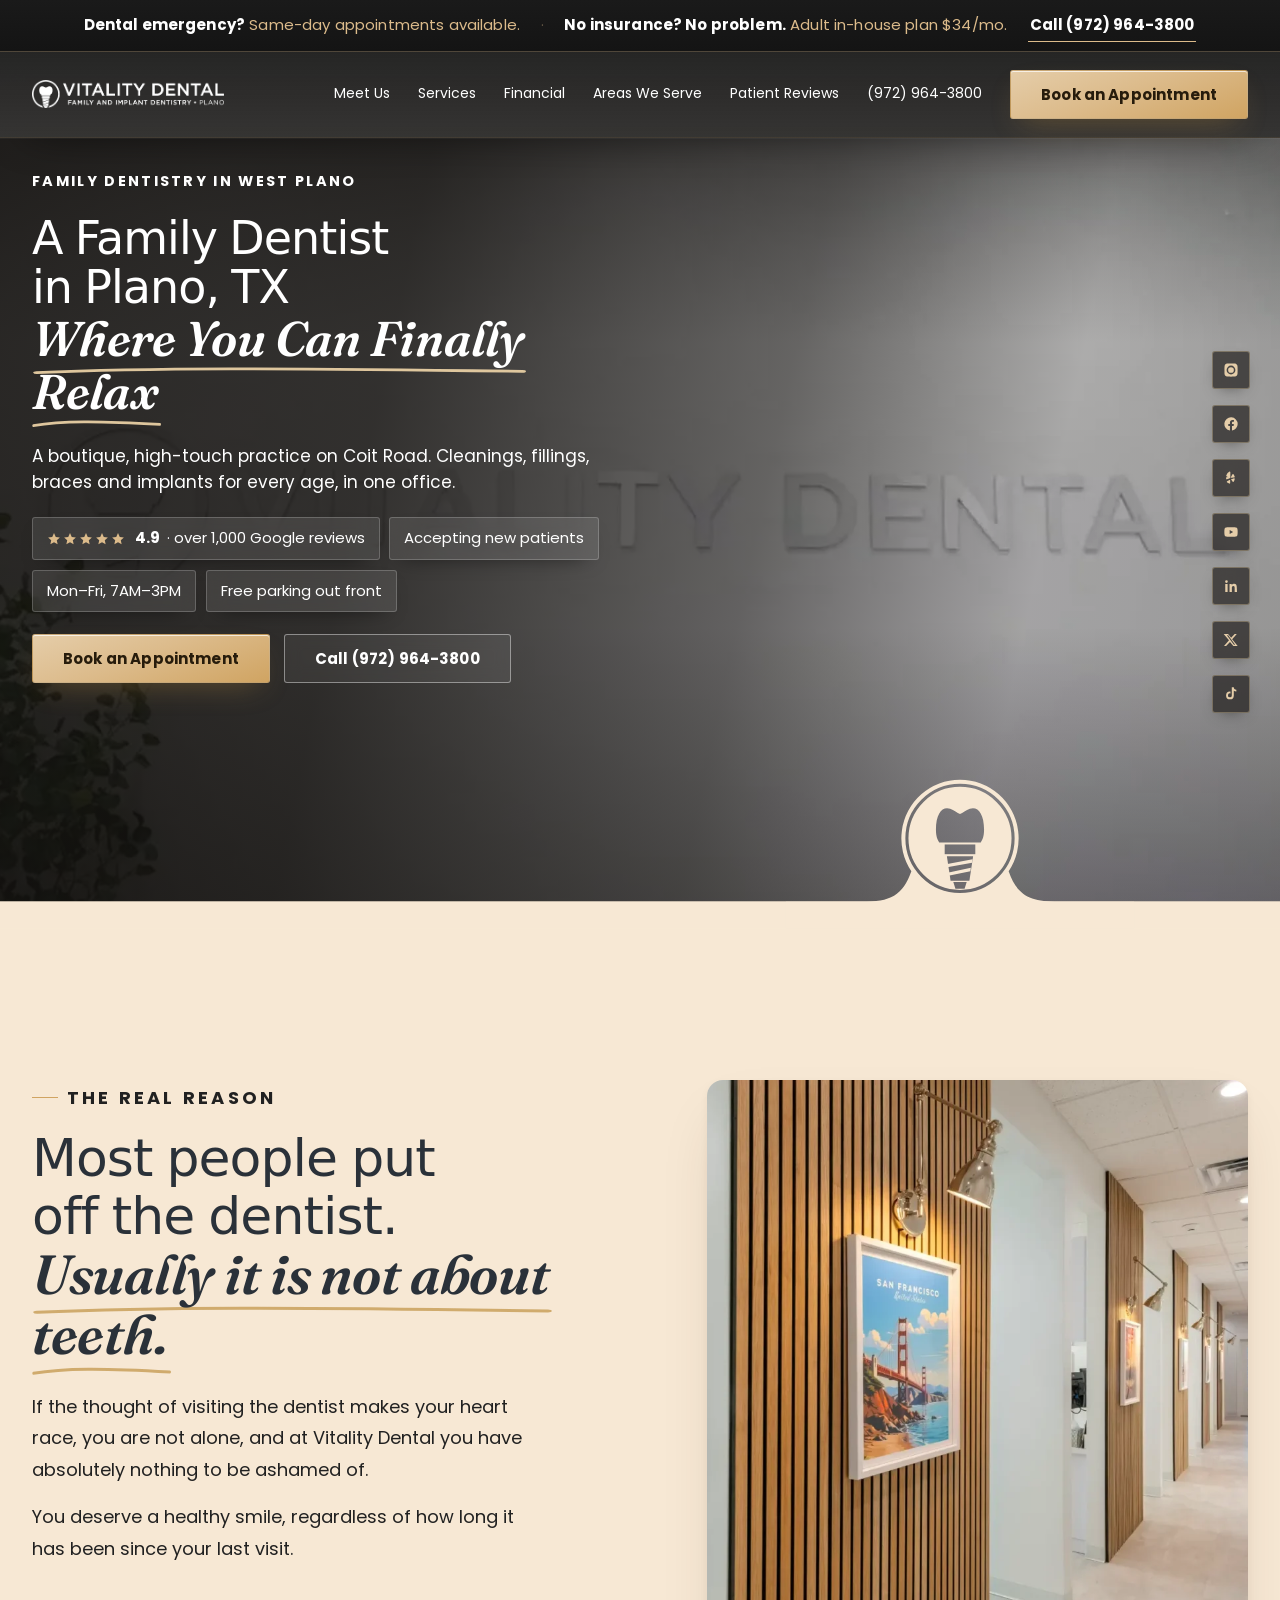
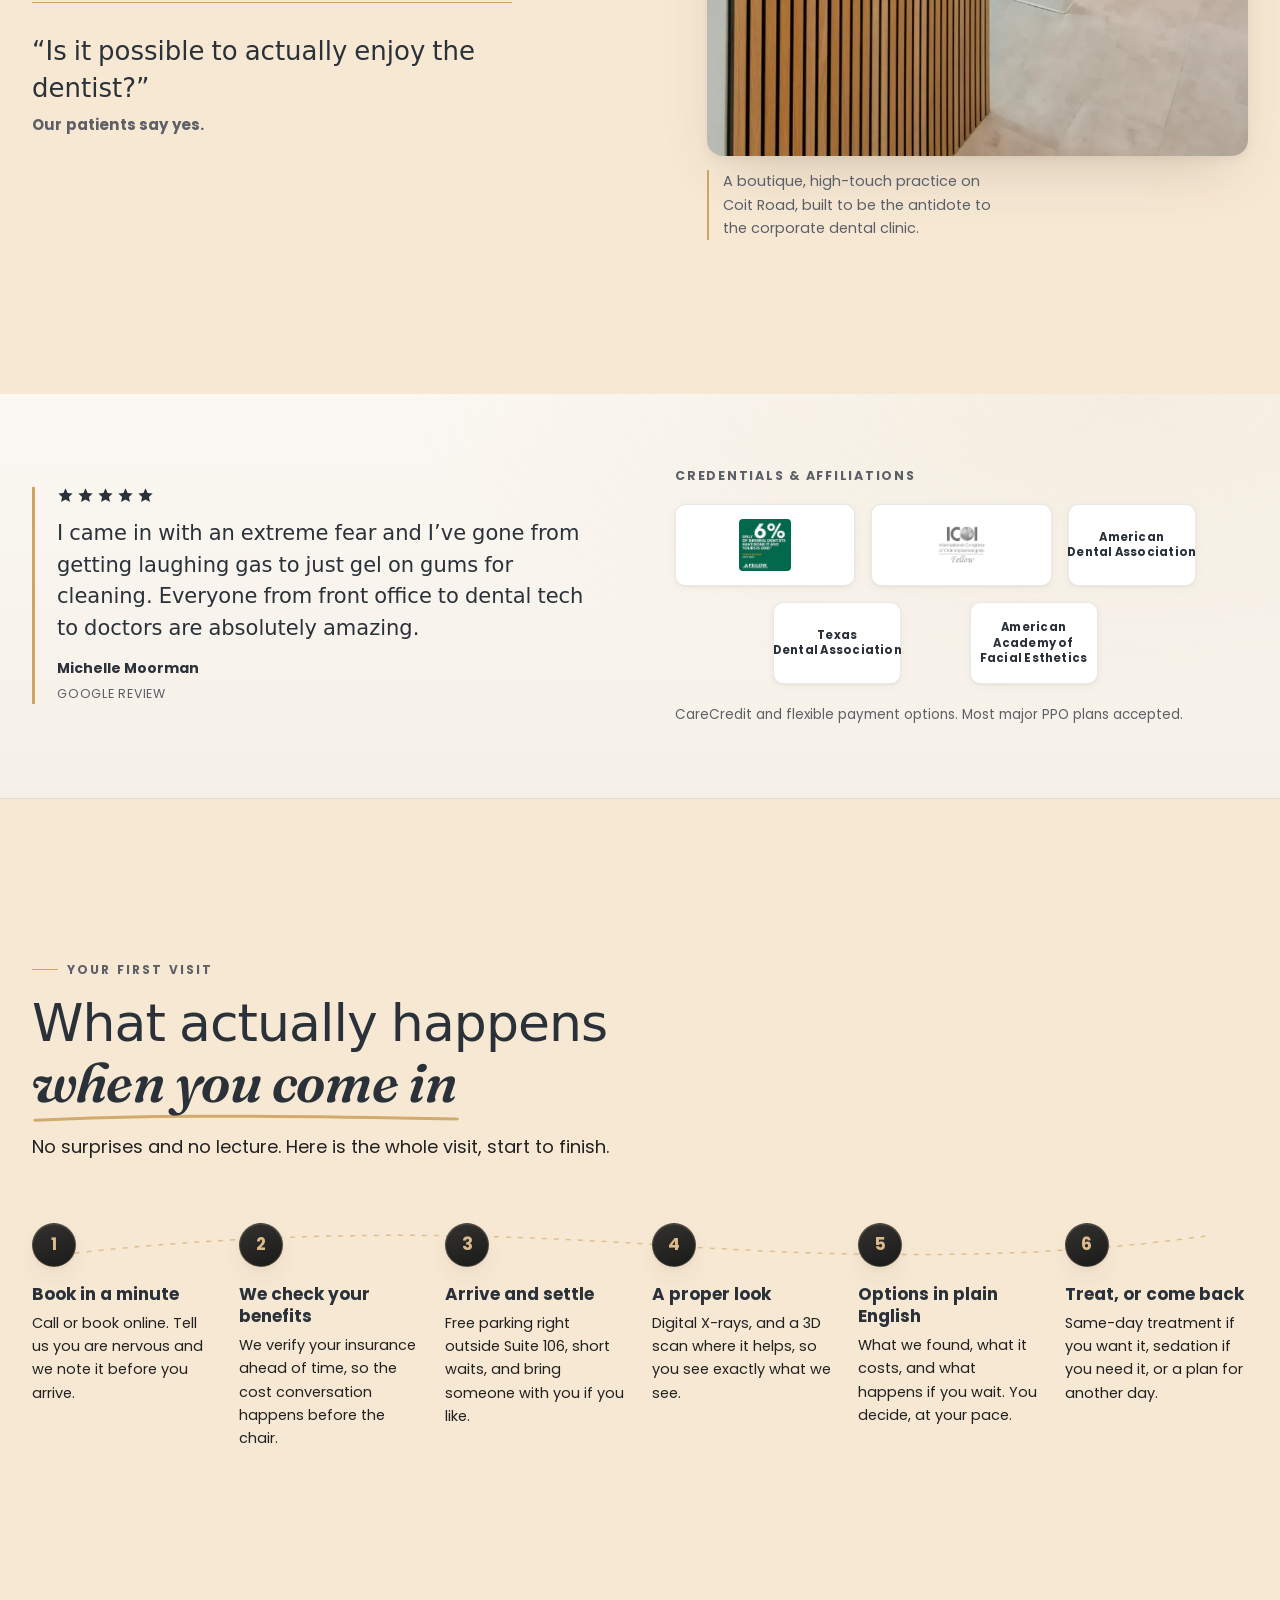
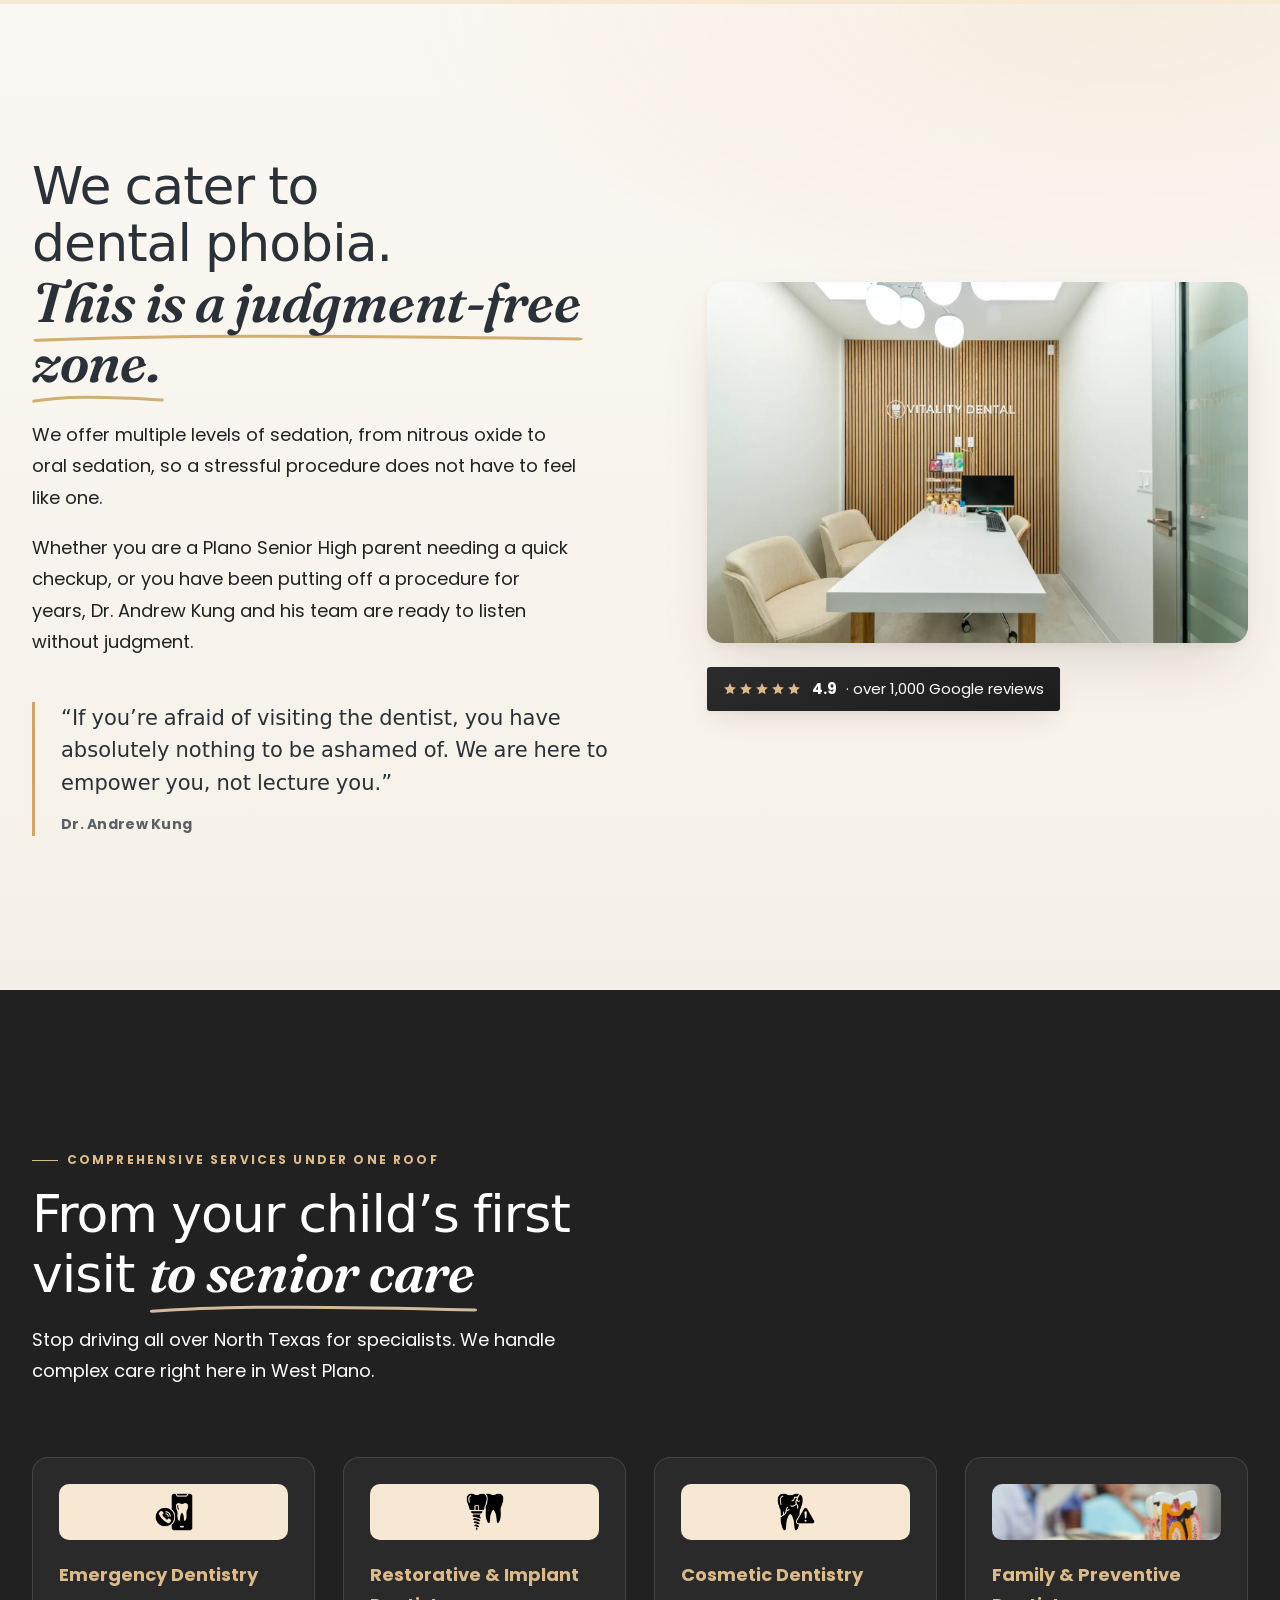
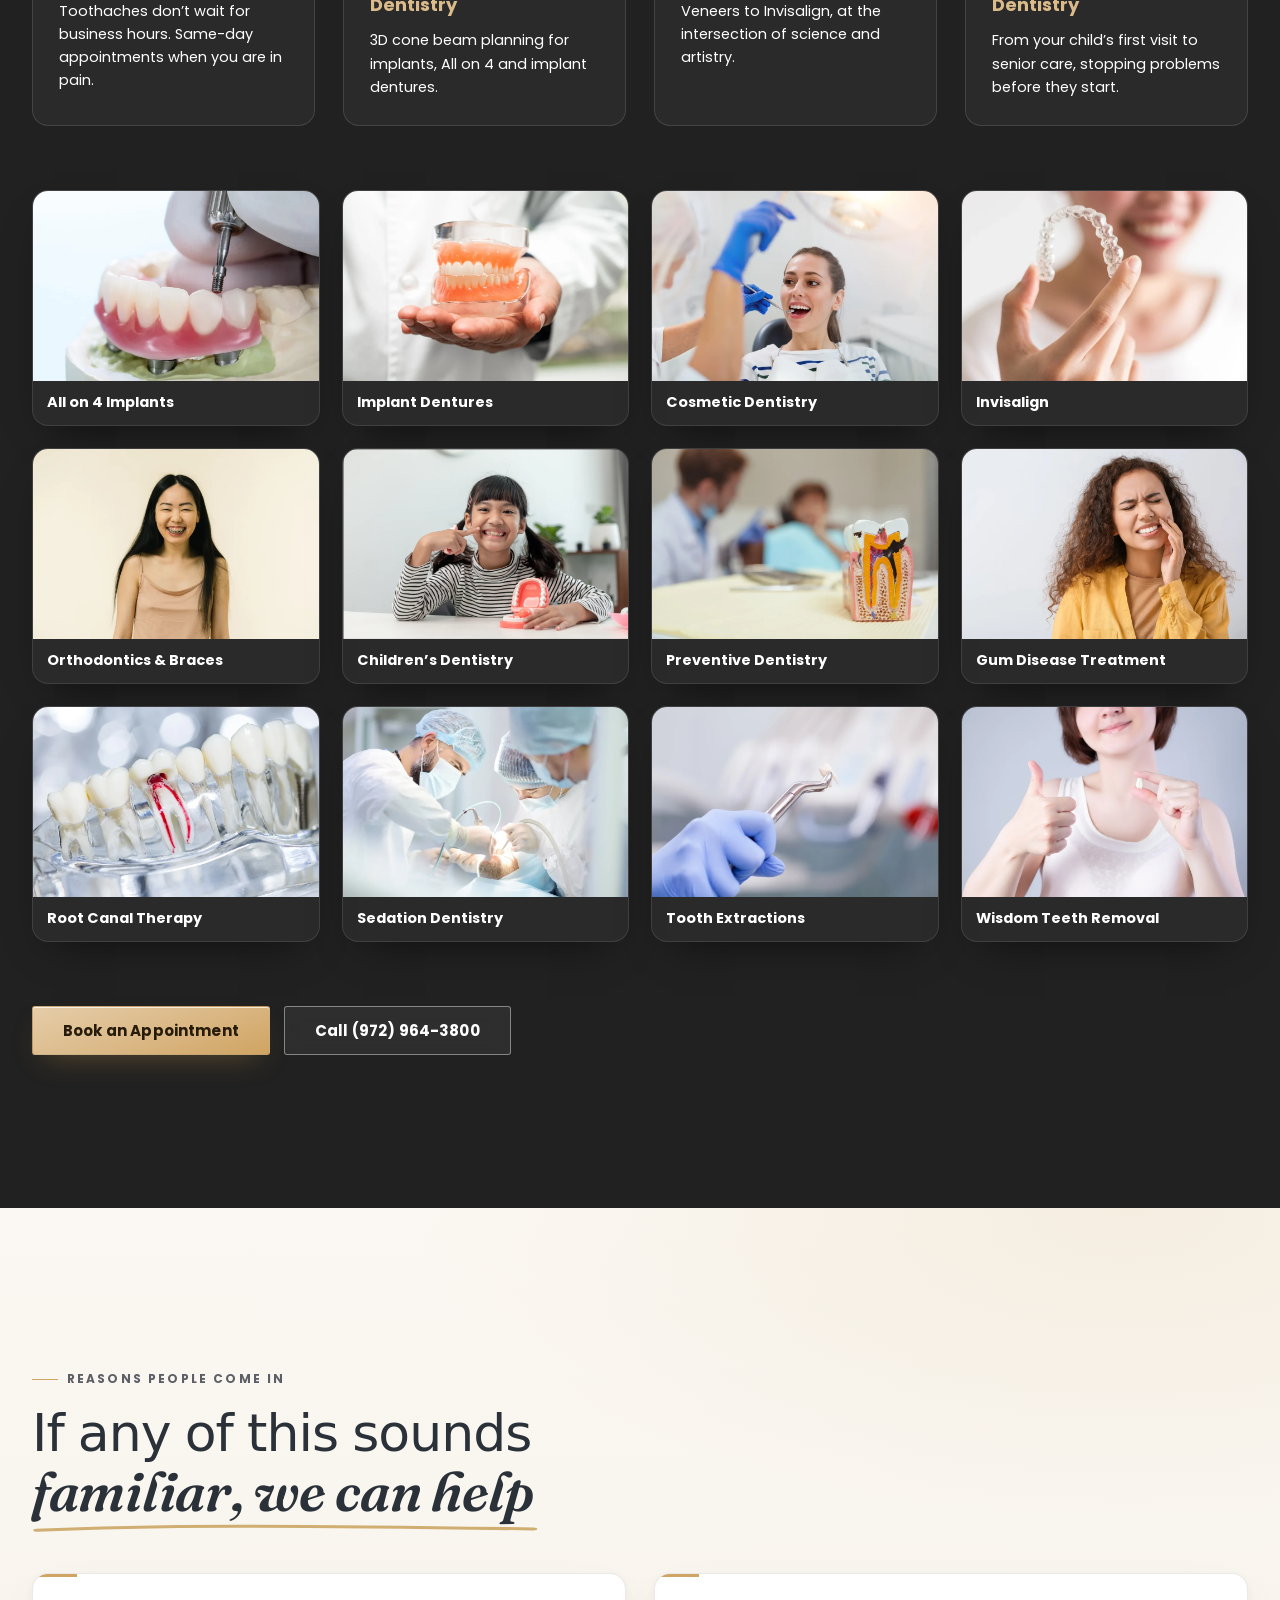
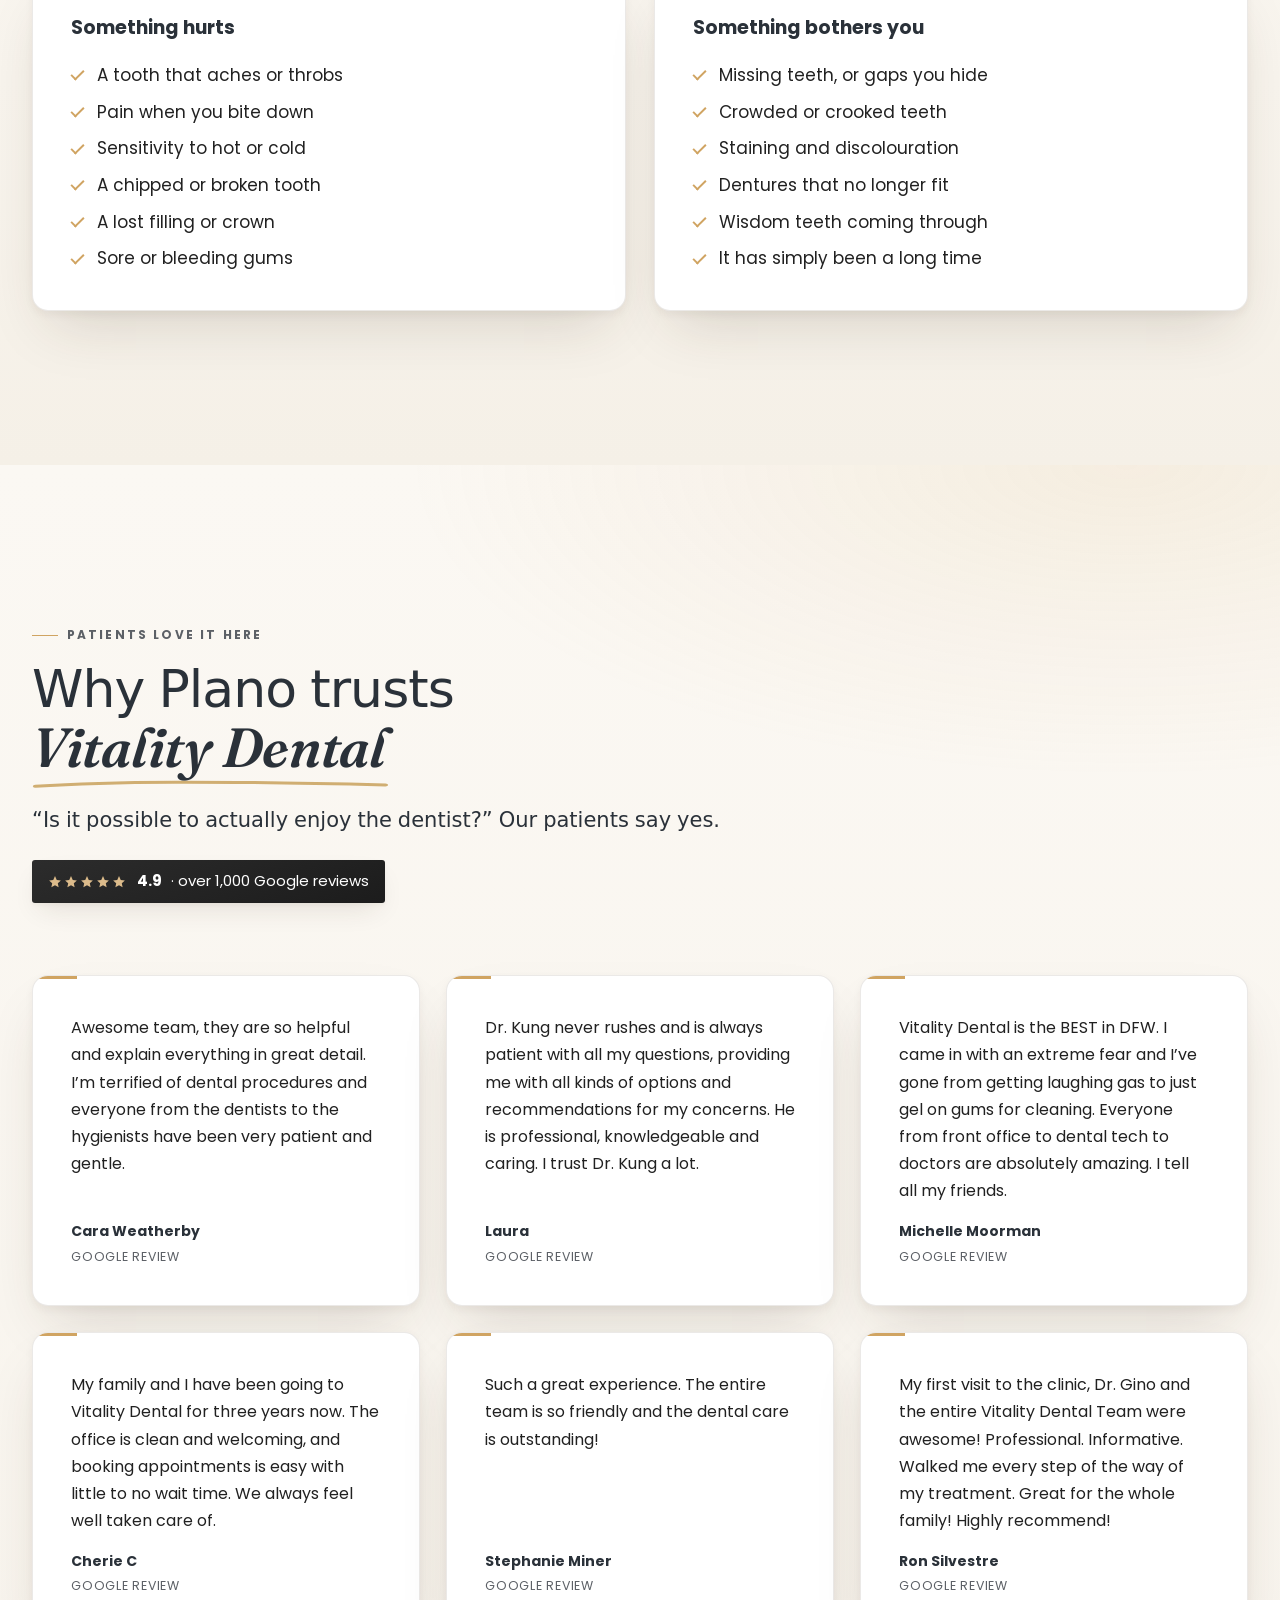
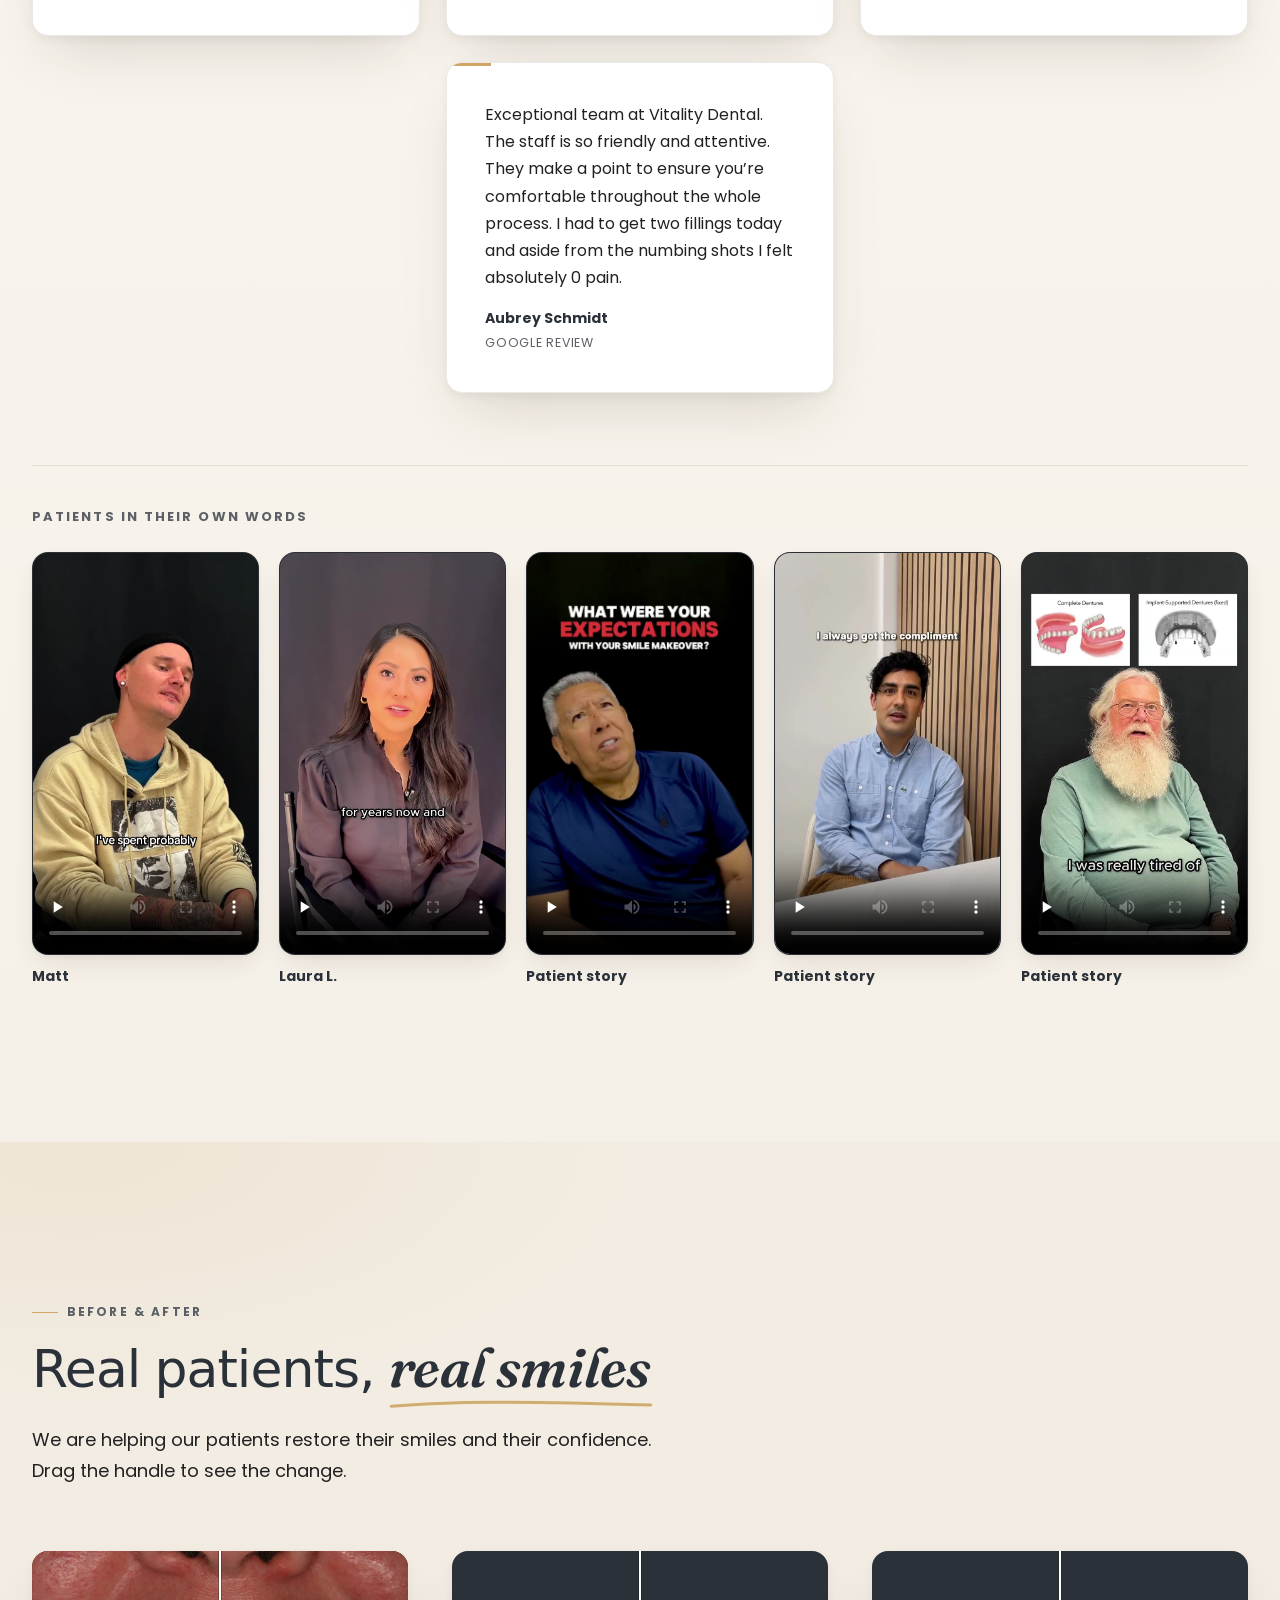
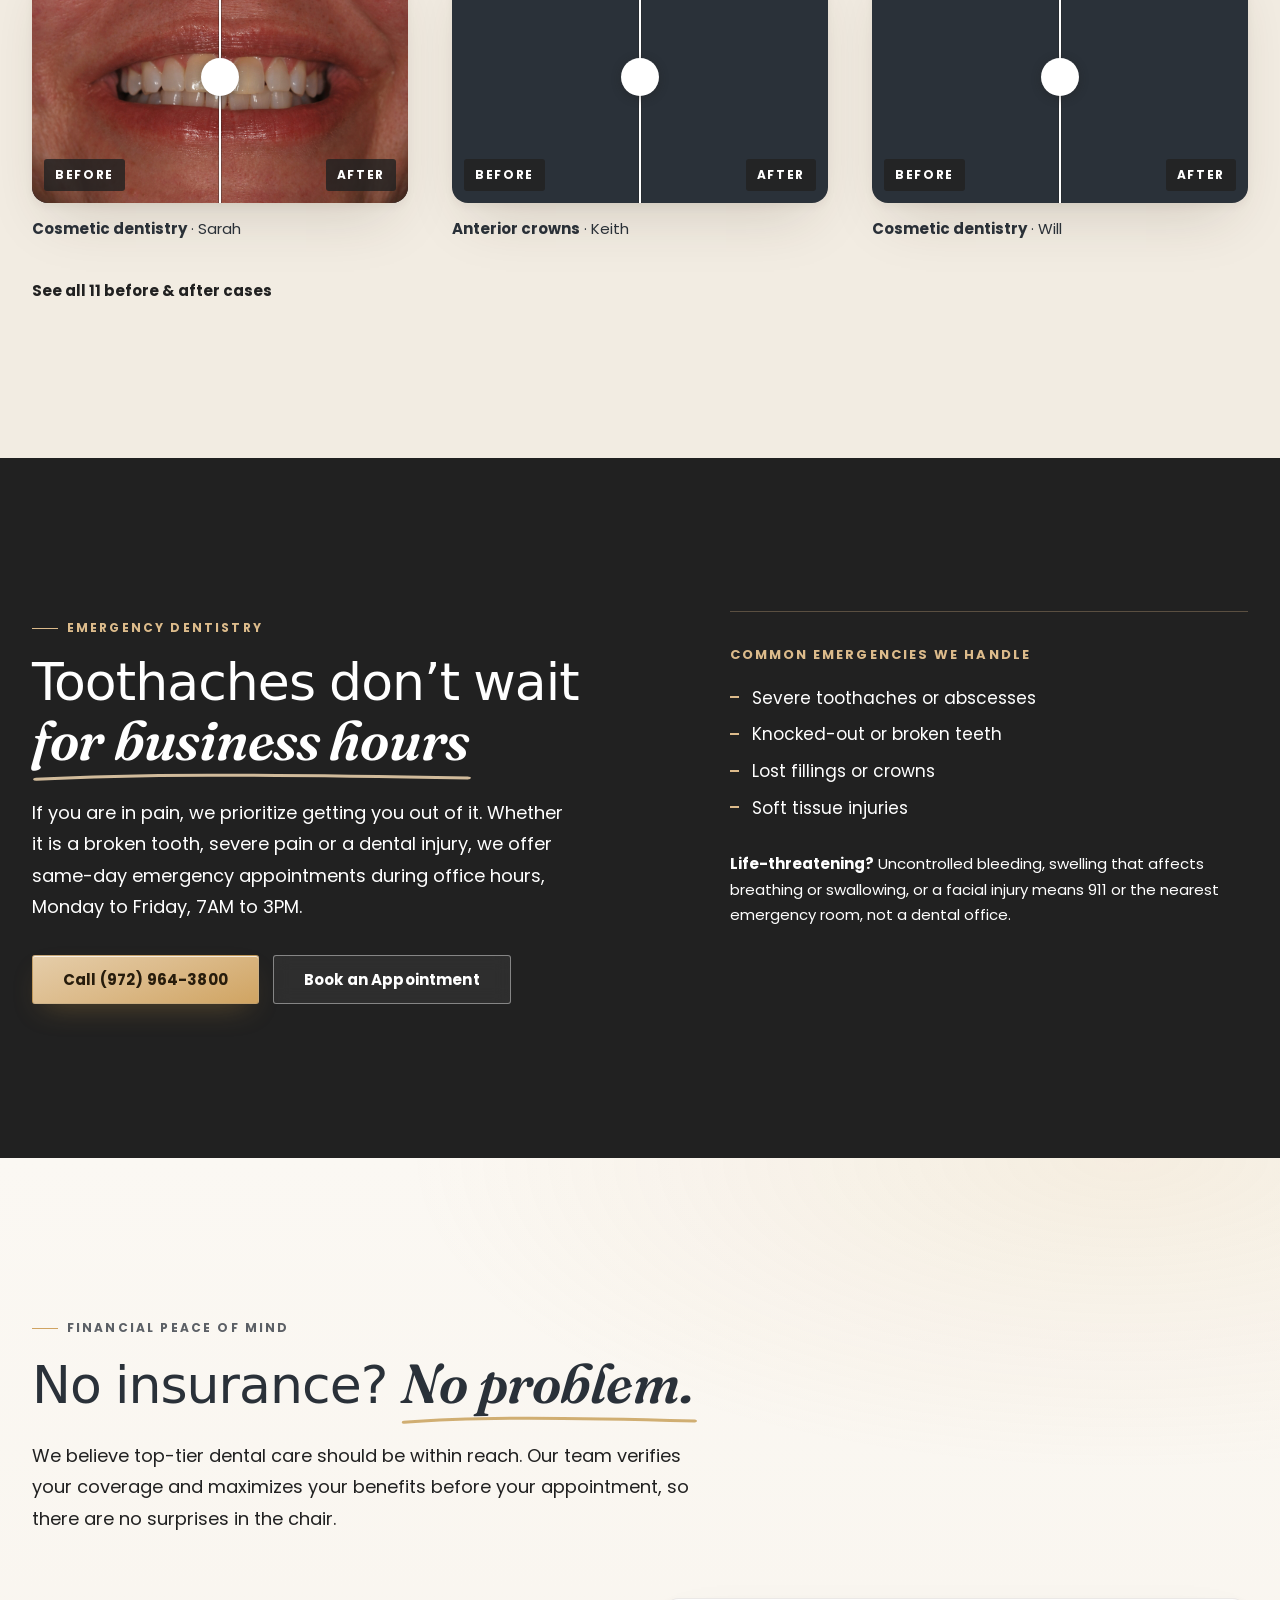
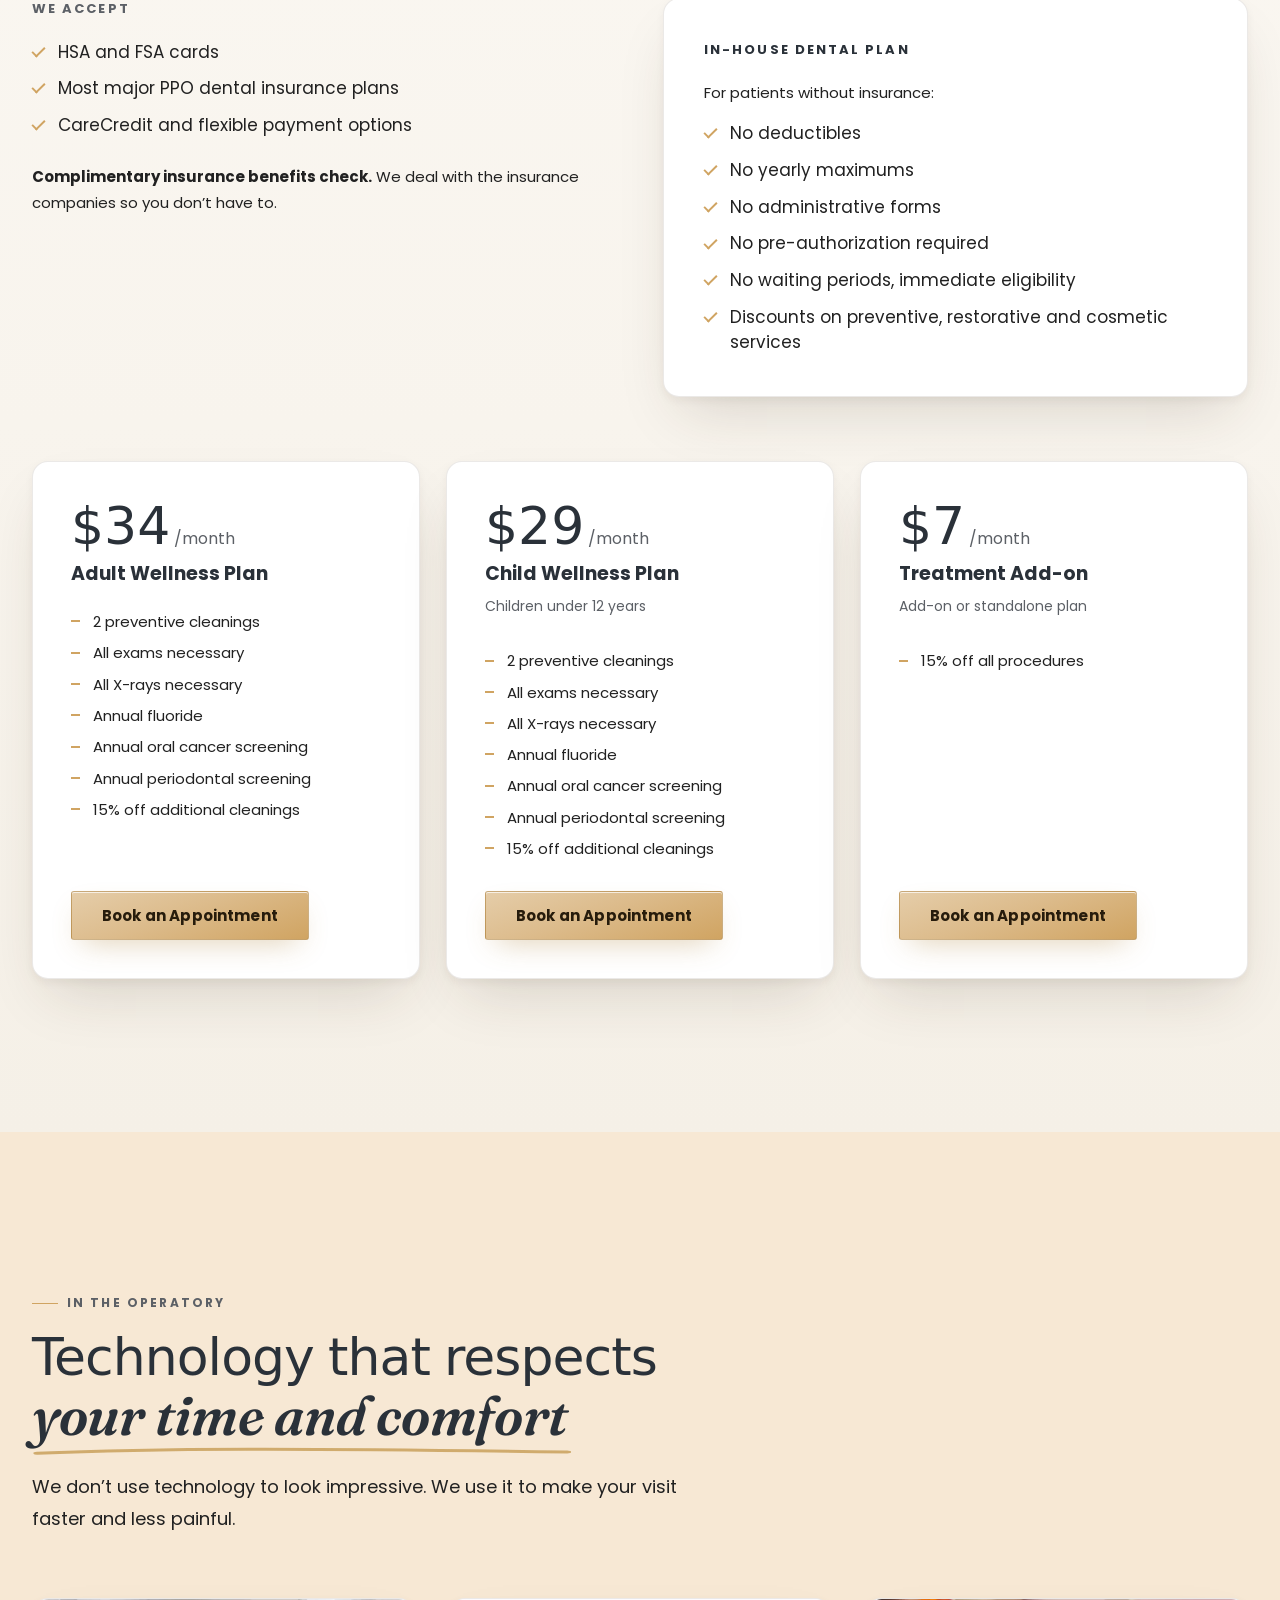
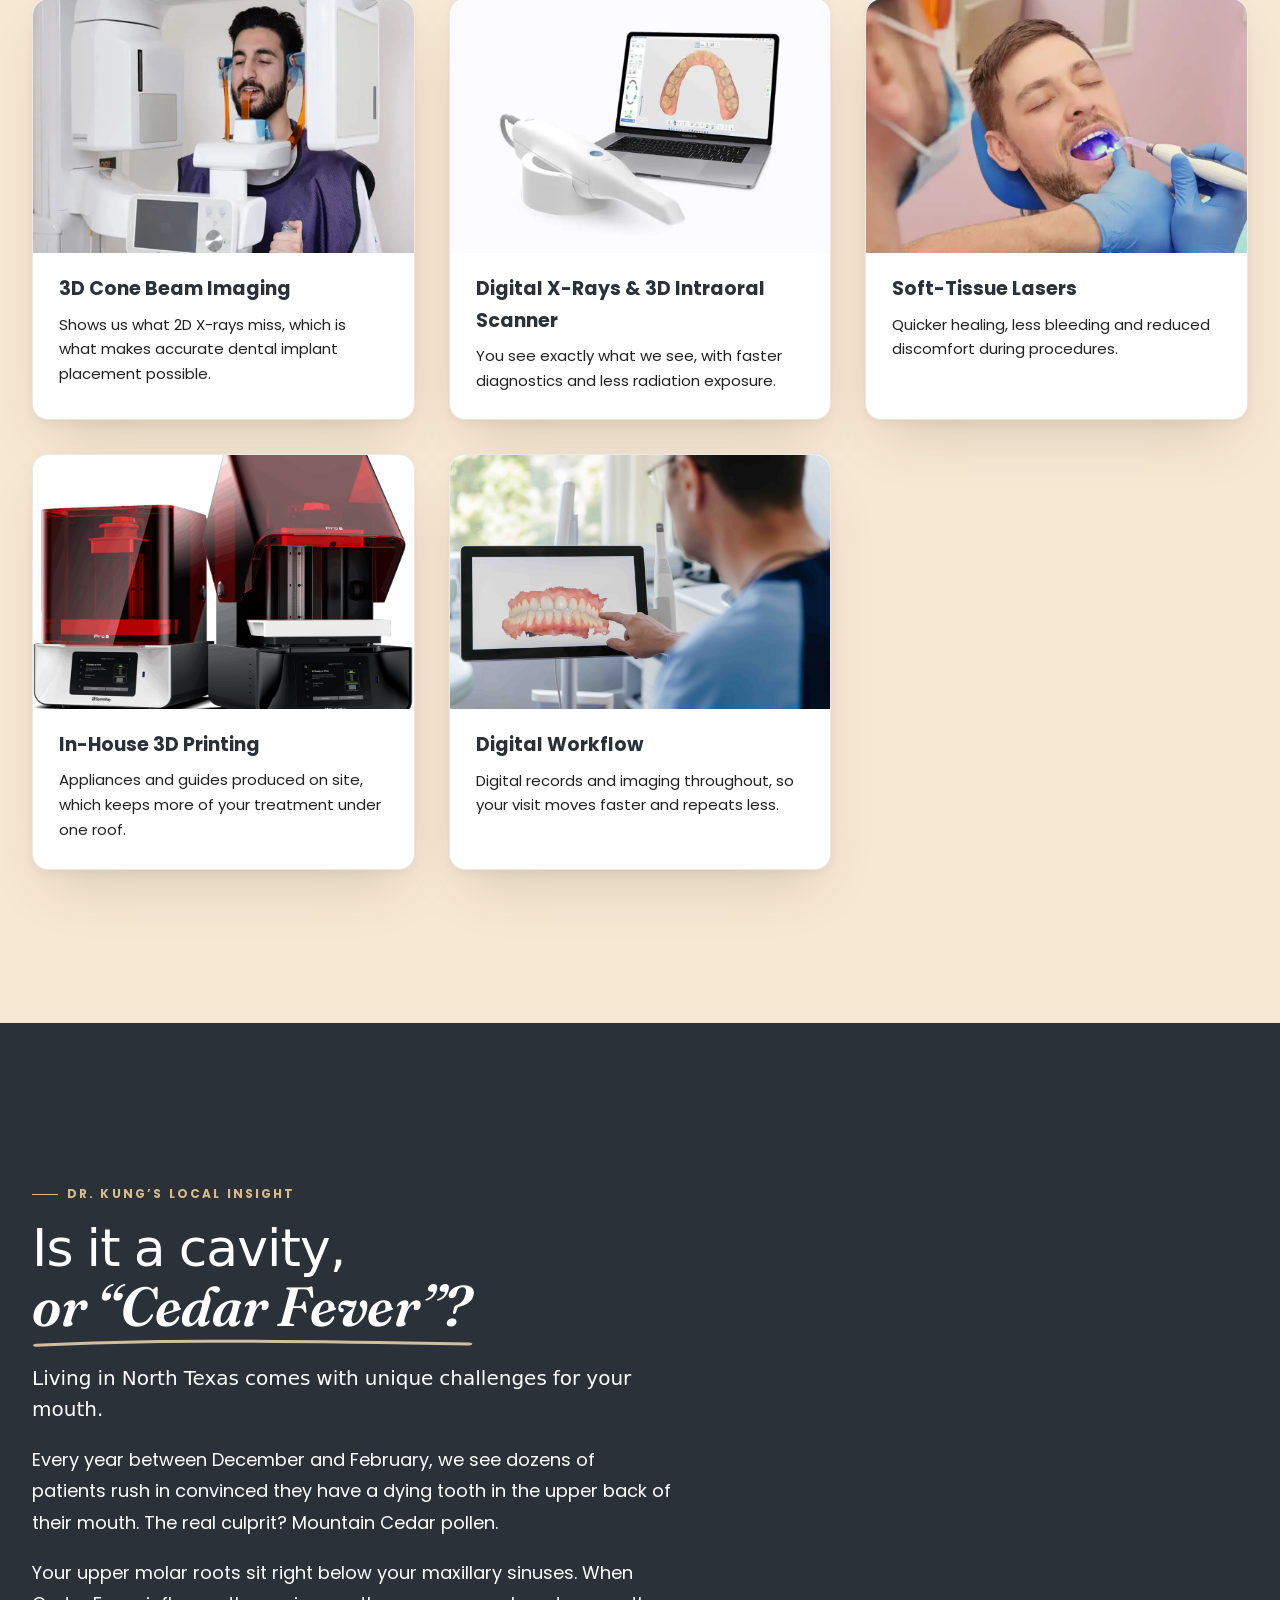
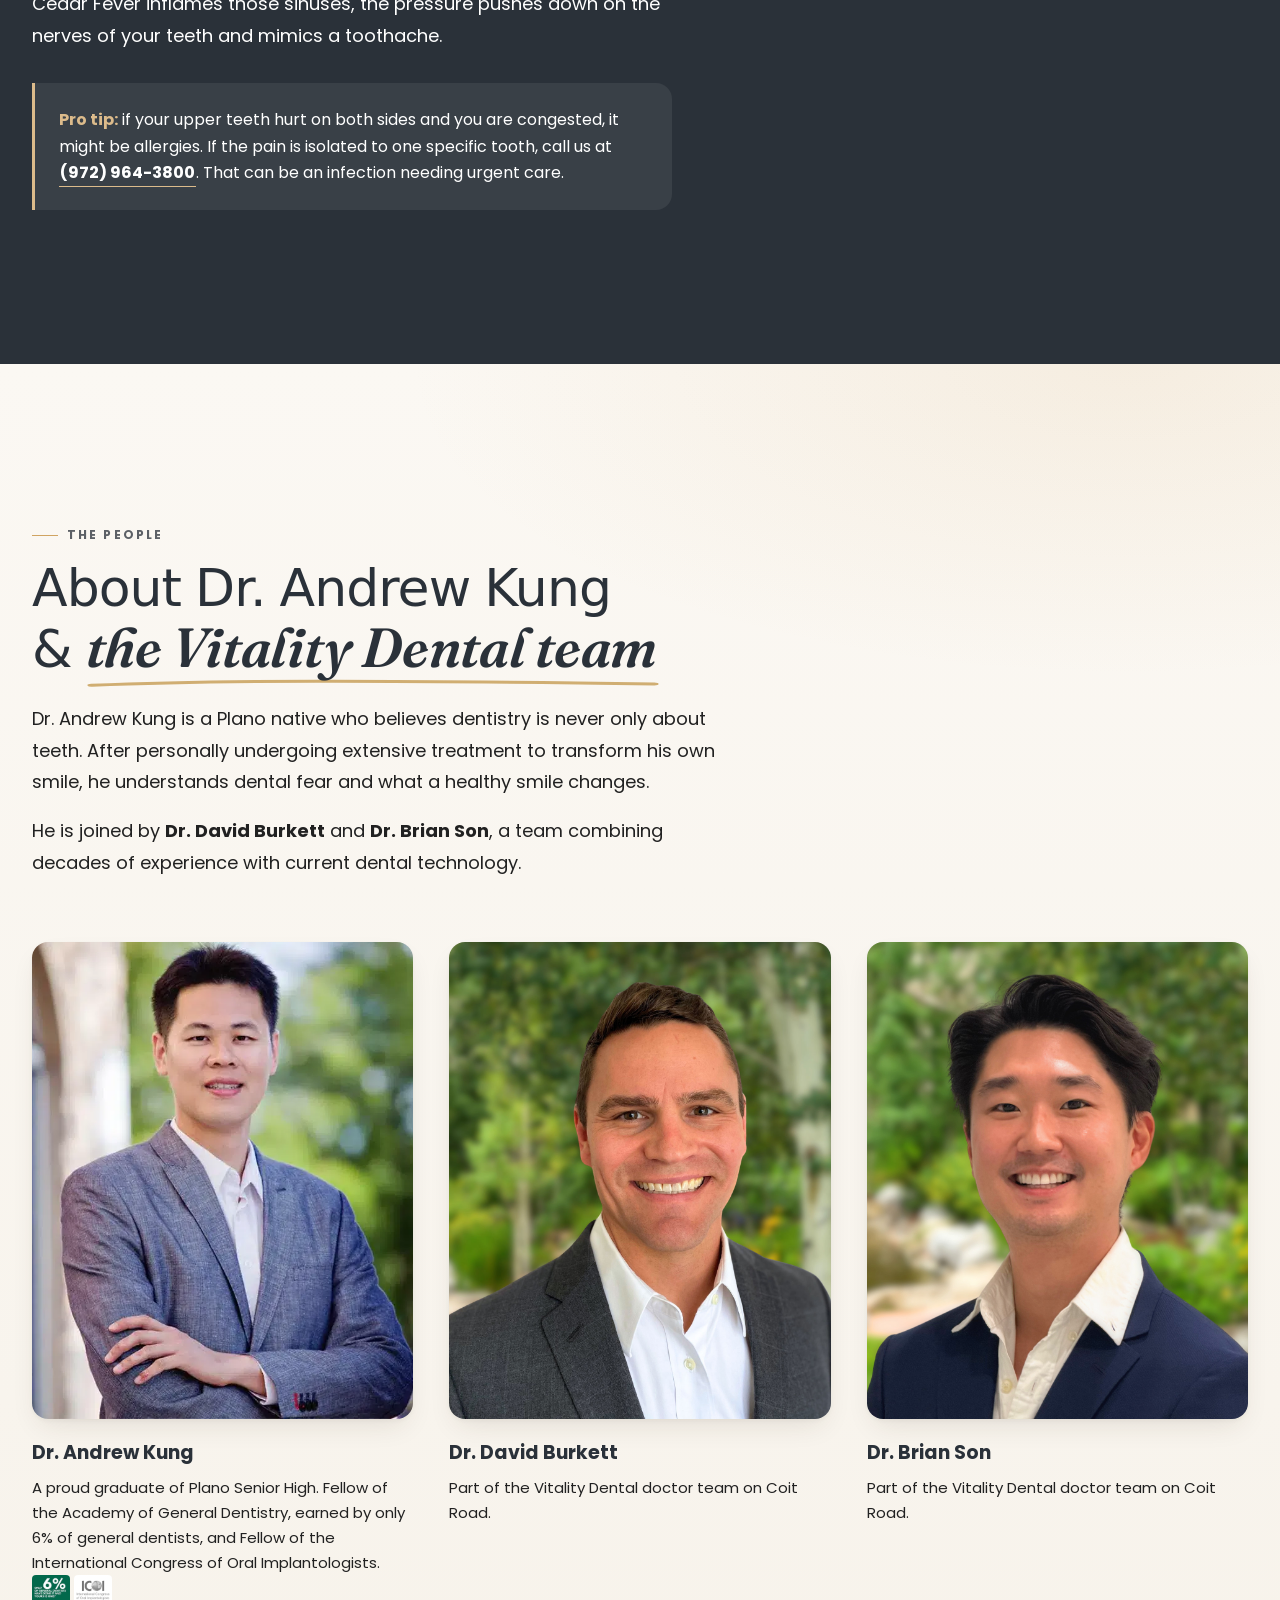
==== commit 941ae9aa: "Rung-2 fixes: WCAG failure at 901-1280px, unsafe structured FAQ answer, form GET leak, forced-colors" ====
--- a/direction-1-warm/index.html
+++ b/direction-1-warm/index.html
@@ -78,7 +78,7 @@
         {"@type":"Question","name":"Do you offer sedation for anxious patients?","acceptedAnswer":{"@type":"Answer","text":"Absolutely. We offer different levels of sedation to help our patients feel comfortable and relaxed, including nitrous oxide (laughing gas) and oral sedation."}},
         {"@type":"Question","name":"How much does it cost to visit a dentist in Plano without insurance?","acceptedAnswer":{"@type":"Answer","text":"Costs vary depending on the service, and our in-house adult wellness plan is $34 a month and the child plan is $29. We offer complimentary consultations where we can give you transparent pricing for what you actually need."}},
         {"@type":"Question","name":"Do you speak languages other than English?","acceptedAnswer":{"@type":"Answer","text":"Yes! At Vitality Dental, we speak your language, including English, Japanese, Chinese, and Spanish. Dr. Kung is fluent in Mandarin."}},
-        {"@type":"Question","name":"What should I do if I have a dental emergency on the weekend?","acceptedAnswer":{"@type":"Answer","text":"Call our office at (972) 964-3800. We prioritize emergency cases and offer same-day appointments whenever possible."}},
+        {"@type":"Question","name":"What should I do if I have a dental emergency on the weekend?","acceptedAnswer":{"@type":"Answer","text":"If it is life-threatening, call 911 or go to the nearest emergency room. That includes uncontrolled bleeding, swelling that affects your breathing or swallowing, or a facial injury. For dental pain, a knocked-out tooth or a lost crown, call our office at (972) 964-3800. We prioritize emergency cases and offer same-day appointments whenever possible. Office hours are Monday to Friday, 7AM to 3PM."}},
         {"@type":"Question","name":"Are you accepting new patients?","acceptedAnswer":{"@type":"Answer","text":"Yes. New patients and emergency appointments are always welcome, with short wait times and a family-like atmosphere."}}
       ]
     }
@@ -1163,19 +1163,19 @@
           <img src="../shared/img/office-detail.webp" width="1536" height="1024" alt="" loading="lazy" decoding="async">
           <h3>Is it a cavity, or Cedar Fever?</h3>
           <p>Between December and February, upper-molar pain in North Texas is often sinus pressure rather than a dying tooth. How to tell the difference.</p>
-          <span class="edu__more" aria-hidden="true">Read more</span>
+          
         </li>
         <li class="edu__card reveal">
           <img src="../shared/img/svc-sedation.webp" width="1024" height="683" alt="" loading="lazy" decoding="async">
           <h3>What sedation actually feels like</h3>
           <p>Nitrous oxide and oral sedation without the jargon, including what you will remember afterwards and whether you need someone to drive you home.</p>
-          <span class="edu__more" aria-hidden="true">Read more</span>
+          
         </li>
         <li class="edu__card reveal">
           <img src="../shared/img/offer-insurance.webp" width="300" height="171" alt="" loading="lazy" decoding="async">
           <h3>Going to the dentist without insurance</h3>
           <p>What care costs in Plano when you are paying out of pocket, and how an in-house plan changes the arithmetic.</p>
-          <span class="edu__more" aria-hidden="true">Read more</span>
+          
         </li>
       </ul>
     </div>
@@ -1239,7 +1239,20 @@
             <option>Children&rsquo;s dentistry</option>
           </select>
         </div>
-        <button class="btn btn--primary book__submit" type="submit">Request a call back</button>
+        <!-- 🔴 type="button", NOT type="submit" — CMQA Rung-2 HIGH.
+             The comment above says "no action, submission prevented". The FIRST half was
+             true and the SECOND half was only true WHILE JAVASCRIPT RAN. A <form> with no
+             action and a submit button defaults to GET against the current URL, so with JS
+             disabled, blocked by CSP, or simply broken, pressing this button reloaded the
+             page with ?name=…&phone=…&email=…&service=… in the address bar. That does two
+             bad things at once: it LOOKS like a successful booking on a mockup that books
+             nothing, and it writes a real person's name, phone and email into browser
+             history, server logs and any referrer header.
+             `type="button"` cannot submit anything, in any engine, with or without
+             scripting — the guarantee moves from a script into the markup itself.
+             ▶ Same family as the scripting:none defect already recorded in this file: I
+             had again written a control whose safety depended on my code running. -->
+        <button class="btn btn--primary book__submit" type="button">Request a call back</button>
         <p class="book__privacy">We only use this to contact you about an appointment. Please don&rsquo;t send medical details here.</p>
         <p class="book__demo" id="bookDemo" role="status" hidden>This is a design mockup, so nothing was sent.</p>
       </form>
@@ -1442,12 +1455,23 @@
    submission is prevented and the form SAYS what happened. A form that silently posts nowhere is
    the worst of the three options: the visitor believes they have booked.
    The message is role="status", so a screen reader is told too rather than only sighted users. ---- */
+/* 🔴 REWIRED FROM 'submit' TO THE BUTTON'S 'click' — CMQA Rung-2 HIGH follow-through.
+   The button is now type="button", so a submit event can never fire and a submit listener
+   would be dead code that silently does nothing. Two consequences worth stating:
+     · the demo notice now fires on click, which is the only event that still exists;
+     · the SAFETY no longer depends on this listener at all. Previously e.preventDefault()
+       was the only thing standing between a visitor and their name, phone and email being
+       written into the URL. Now the markup guarantees it and this script only handles the
+       cosmetic notice — if this whole block fails to run, nothing unsafe happens, it just
+       does not show a message.
+   That is the right split: never let a script be the only thing preventing a data leak. */
 (function(){
   var form = document.querySelector('.book__form');
   if (!form) return;
   var note = document.getElementById('bookDemo');
-  form.addEventListener('submit', function(e){
-    e.preventDefault();
+  var btn  = form.querySelector('.book__submit');
+  if (!btn) return;
+  btn.addEventListener('click', function(){
     if (note) note.hidden = false;
   });
 })();
--- a/direction-1-warm/style.css
+++ b/direction-1-warm/style.css
@@ -1553,7 +1553,38 @@
    ▶ The general trap, worth stating plainly: appending an "override layer" at the
    end of a stylesheet quietly outranks every earlier media query at the same
    specificity. Later-in-file wins, and `@media` does not protect anything. */
-@media (min-width:901px){
+/* 🔴 SPLIT INTO TWO DESKTOP BRANCHES AFTER A MEASURED WCAG FAILURE. The single
+   diagonal below was a REAL SHIPPED DEFECT between 901px and ~1280px, and the
+   rig now proves it: worst case 2.58:1 at 901 and 3.72:1 at 1024, against a
+   4.5:1 bar.
+   THE CAUSE IS ARITHMETIC, NOT TASTE. The copy column is `max-width:38rem` —
+   a FIXED 608px — so the fraction of the viewport it occupies GROWS as the
+   viewport shrinks: ~48% at 1440, 62% at 1024, 71% at 901. The scrim starts
+   opening up at 58%. Above ~1300 the light zone sits harmlessly to the right of
+   the text; below it, the light zone is UNDER the text.
+   ▶ I shipped this while believing the opposite, because I checked 1920, 1440,
+   768 and 375 — every width EXCEPT the band where a fixed-px column and a
+   percentage gradient cross over. The two numbers only disagree in the middle,
+   and the middle is exactly where nobody screenshots.
+   Narrow desktop therefore keeps the scrim heavy across the whole column and
+   only releases at the far edge. */
+@media (min-width:901px) and (max-width:1279px){
+  .hero__scrim{
+    background:
+      linear-gradient(100deg,
+        rgba(20,18,16,.91) 0%,
+        rgba(20,18,16,.89) 45%,
+        rgba(20,18,16,.85) 74%,
+        rgba(20,18,16,.60) 90%,
+        rgba(20,18,16,.52) 100%),
+      linear-gradient(180deg,
+        rgba(20,18,16,.26) 0%,
+        rgba(20,18,16,0) 30%,
+        rgba(20,18,16,0) 64%,
+        rgba(20,18,16,.40) 100%);
+  }
+}
+@media (min-width:1280px){
   .hero__scrim{
     background:
       linear-gradient(102deg,
@@ -1990,3 +2021,143 @@
   .btn--ghost{background:rgba(28,25,22,.62)}
   .hero__social a{background:rgba(18,16,14,.82)}
 }
+
+/* ████████████████████████████████████████████████████████████████████████████
+   CMQA RUNG-2 FIXES — cross-vendor (Codex) review of the premium sweep
+   Returned 3 HIGH + 9 MED + 6 LOW with EVERY local gate green. Third time in
+   this room that a full-scope outside pass has done that, which is the whole
+   argument for the rung being mandatory rather than advisory.
+   ████████████████████████████████████████████████████████████████████████████ */
+
+/* ---- (MED, and it is the WORST finding for Del personally) ------------------
+   🔴 THE APPEND-LAYER TRAP, A THIRD TIME, IN THE SAME SESSION I WROTE TWO
+   PARAGRAPHS WARNING ABOUT IT. The uplift block raises `.hero h1` to 62px at
+   (0,1,1). The short-laptop height queries that cap it at 38px sit EARLIER in
+   the file at the same specificity — so on a 1366x768 or 1440x900 laptop the H1
+   went back to 62px and pushed the CTA row toward the fold. That is Del's own
+   explicit directive ("CTA buttons should be visible") silently reverted by a
+   cosmetic edit.
+   ▶ I caught this exact class twice by hand this session (the mobile scrim, the
+   flat section fills) and STILL shipped a third instance, because I was checking
+   for it in the rules I was thinking about rather than in all of them. The
+   durable answer is not vigilance, it is: an override layer must RE-STATE every
+   media query it outranks. Both height queries are restated below. */
+@media (max-height:900px) and (min-width:901px){
+  .hero h1{font-size:clamp(34px,4.4vw,46px);letter-spacing:-.02em;line-height:1.07}
+}
+@media (max-height:780px) and (min-width:901px){
+  .hero h1{font-size:clamp(29px,3.5vw,39px);line-height:1.06}
+}
+
+/* ---- (MED) THE TWELFTH SPECIFICITY COLLISION, found by Codex not by me. -----
+   Both eyebrow selector lists omit `.steps`, so `.steps__head p` (0,1,1) beats
+   `.eyebrow` (0,1,0) and "YOUR FIRST VISIT" rendered at body size with no bottom
+   margin. I enumerated the cascade for classed <p> elements and still missed
+   this one, because `.eyebrow` is shared furniture rather than a section
+   component and my sweep was organised by section. An enumeration is only as
+   complete as the axis you enumerate along. */
+.steps .eyebrow{
+  display:inline-flex;align-items:center;gap:.55rem;
+  font-size:12px;font-weight:700;letter-spacing:.18em;text-transform:uppercase;
+  color:var(--vd-muted);margin:0 0 clamp(12px,1.6vw,16px);max-width:none;line-height:1.4;
+}
+.steps .eyebrow::before{content:'';width:26px;height:1px;background:var(--vd-gold-deep);flex:0 0 auto}
+
+/* ---- (MED) `.doc img` was reaching the CREDENTIAL MARKS inside `.doc__creds`.
+   Both square credential images were being given the doctor-portrait treatment:
+   width:100%, 4:5, object-fit:cover — two square marks rendered as enormous
+   cropped portrait panels under Dr. Kung. Scoped to the direct child, and the
+   credential marks get their own compact contain rule. */
+.doc > img{width:100%;aspect-ratio:4/5;object-fit:cover;object-position:50% 22%}
+.doc__creds img{
+  width:auto;height:clamp(30px,3.4vw,38px);aspect-ratio:auto;
+  object-fit:contain;display:inline-block;margin:0;border-radius:4px;box-shadow:none;
+}
+
+/* ---- (MED) NON-TEXT CONTRAST, three places, all gold-on-white at 2.29:1 -----
+   ⚠ AND ONE OF MY OWN COMMENTS WAS FALSE: the file states the accreditation
+   stars measure "3.4:1 as a graphic on white". #d0a462 on #fdfbf8 is 2.29:1.
+   I wrote a confident number I had not computed, in a build whose whole record
+   is about not doing that. The stars are the visible rating graphic, so 1.4.11
+   applies and they must clear 3:1.
+   The FAQ focus ring and chevron fail the same way — and the ink fixes written
+   for them earlier in the file are DEAD, because identical selectors later in
+   the file restore the gold. */
+.accred__stars svg{fill:var(--vd-heading)}
+.faq summary::after{border-right-color:var(--vd-heading);border-bottom-color:var(--vd-heading)}
+.faq summary:focus-visible{outline:3px solid var(--vd-ink);outline-offset:2px}
+.faq__a a:focus-visible{outline:3px solid var(--vd-ink);outline-offset:3px}
+/* Form field borders were lightened to #c9c1b4 by the uplift block — 1.78:1
+   against a white field, so the boundary of every input failed 1.4.11. */
+.field input,.field select{border-color:#8a8174}
+.field input:focus-visible,.field select:focus-visible{outline:3px solid var(--vd-ink);outline-offset:2px;border-color:var(--vd-ink)}
+
+/* ---- (MED) THE EDUCATION CARDS PROMISED SOMETHING THEY DO NOT DO. ----------
+   Each carried a "Read more" label and lifted on hover, but the card is a plain
+   <li> with no link, and the label was aria-hidden — so it was a dead affordance
+   that looked clickable to sighted users and did not exist for assistive tech.
+   Worst of both. The label is REMOVED rather than wired, because the destination
+   pages are not built and inventing a URL would be the fabrication this room
+   guards against. The hover lift goes with it: motion that promises
+   interactivity and delivers none is worse than no motion at all. */
+.edu__card:hover{transform:none;box-shadow:var(--sh-3)}
+.edu__more{display:none}
+
+/* ---- (LOW) REDUCED MOTION WAS ONLY HALF-HONOURED. -------------------------
+   Every guard removed the TRANSITION and left the hover DISPLACEMENT, so a
+   reduced-motion user got the same 3-4px jumps with no easing — which is
+   arguably worse than the animation, because an instant jump is a harder
+   vestibular hit than a smooth one. Motion is now actually absent. */
+@media (prefers-reduced-motion:reduce){
+  .btn:hover,.btn:active,
+  .tier:hover,.edu__card:hover,.tech__card:hover,
+  .hero__social a:hover,.foot__social a:hover,.svc__card a:hover{transform:none}
+}
+
+/* ---- (LOW) box-decoration-break FALLBACK. ---------------------------------
+   Without either implementation the flourish falls back to `slice`, drawing a
+   partial, misaligned decoration across line fragments. A clean absence beats a
+   broken presence, so the flourish is removed entirely where it cannot be drawn
+   correctly — the Fraunces italic still carries the emphasis on its own. */
+@supports not ((box-decoration-break:clone) or (-webkit-box-decoration-break:clone)){
+  .hero h1 .em,
+  .lede h2 b,.calm h2 b,.roster h2 b,.steps h2 b,.cond h2 b,.edu h2 b,
+  .proof h2 b,.ba-sec h2 b,.money h2 b,.tech h2 b,.team h2 b,.local h2 b,
+  .faq h2 b,.urgent h2 b,.insight h2 b,.book h2 b{background-image:none;padding-bottom:0}
+}
+
+/* ---- (MED) FORCED-COLORS / WINDOWS HIGH-CONTRAST. -------------------------
+   Non-URL gradient backgrounds are DISCARDED in forced-colors mode — including
+   the hero scrim, which is the only thing making the hero text legible. The
+   video is not discarded. So a high-contrast user would have got forced system
+   text directly on bright moving footage: the single most severe state on this
+   page, and one no scanner I ran even looks at. The video goes, the hero gets a
+   system canvas, and every glass element gets a real border. */
+@media (forced-colors:active){
+  .hero__video{display:none}
+  .hero{background:Canvas}
+  .hero__scrim{background:none}
+  .hero h1,.hero__sub,.hero__eyebrow,.hero__proof li{color:CanvasText}
+  .hero__proof li,.hero__social a,.btn,.rev__card,.tier,.cond__card,
+  .edu__card,.tech__card,.book__form,.accred__row > li,.faq details{
+    border:1px solid CanvasText;background:Canvas;box-shadow:none;
+  }
+  .hero h1 .em,.lede h2 b,.calm h2 b,.roster h2 b,.steps h2 b,.cond h2 b,
+  .edu h2 b,.proof h2 b,.ba-sec h2 b,.money h2 b,.tech h2 b,.team h2 b,
+  .local h2 b,.faq h2 b,.urgent h2 b,.insight h2 b,.book h2 b{background-image:none}
+}
+
+/* ---- (LOW) TWO FALSE CLAIMS IN MY OWN COMMENTS, CORRECTED HERE RATHER THAN
+   QUIETLY EDITED AWAY. Codex recomputed them: the primary button ramp endpoints
+   are 10.84:1 and 7.29:1 (I wrote 9.5 and 6.1); #212121 on #f8f4ed is 14.69:1
+   (I wrote 15.4); gold-light on #2a3139 is 8.54:1 (the file says 9.6). All still
+   PASS comfortably — the values were conservative in the safe direction — but a
+   confidently wrong audit note is exactly what later decisions get built on.
+   ▶ Standing fix, boarded: generate these comments from the same contrast
+   function the gate uses instead of typing them.
+   ---- (LOW) AND THE HEADER IS NOT STICKY. My comment describes video and cream
+   registering through a glass header as the page moves. `.site-head` is
+   position:relative and scrolls away; the blur is real but nothing passes behind
+   it. The STYLE is fine and stays; the CLAIM was wrong. Making it genuinely
+   sticky is a layout change with real collision risk against two existing sticky
+   bars, so it is boarded, not smuggled into a polish pass. */
